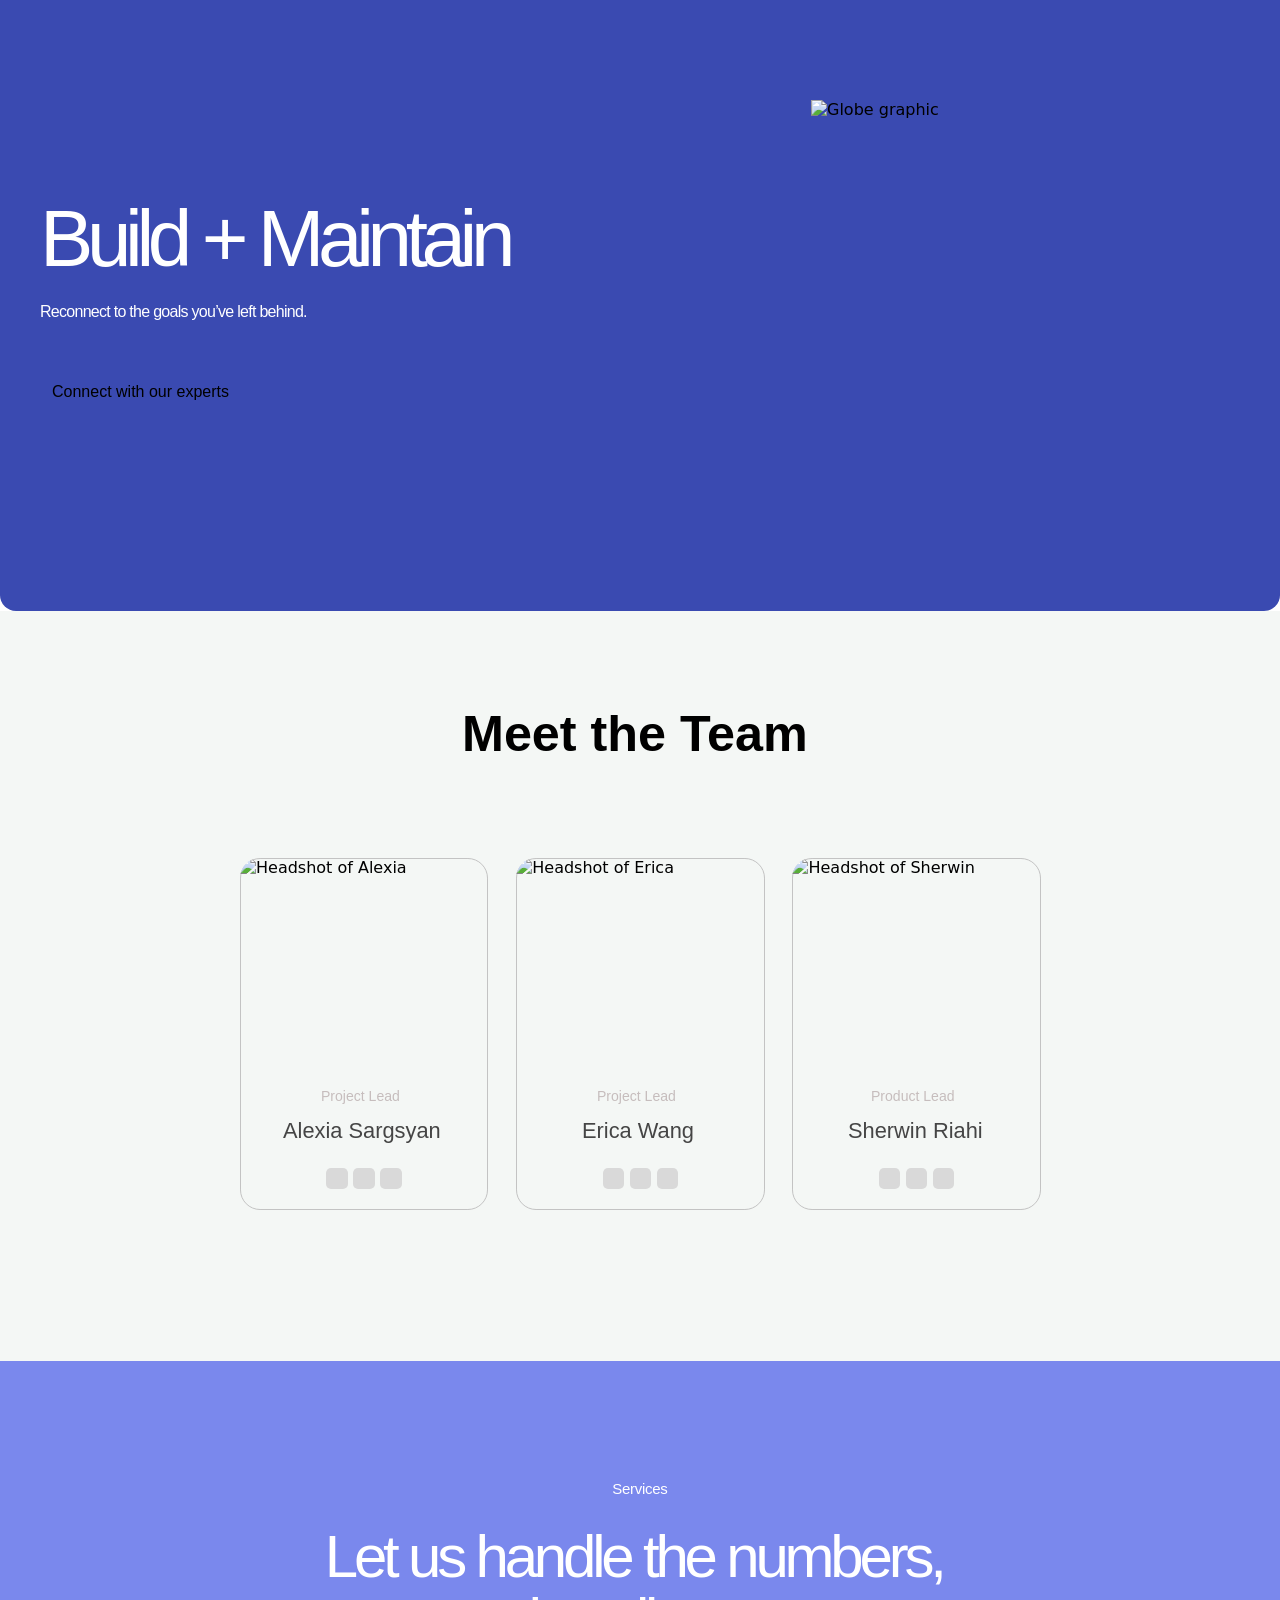
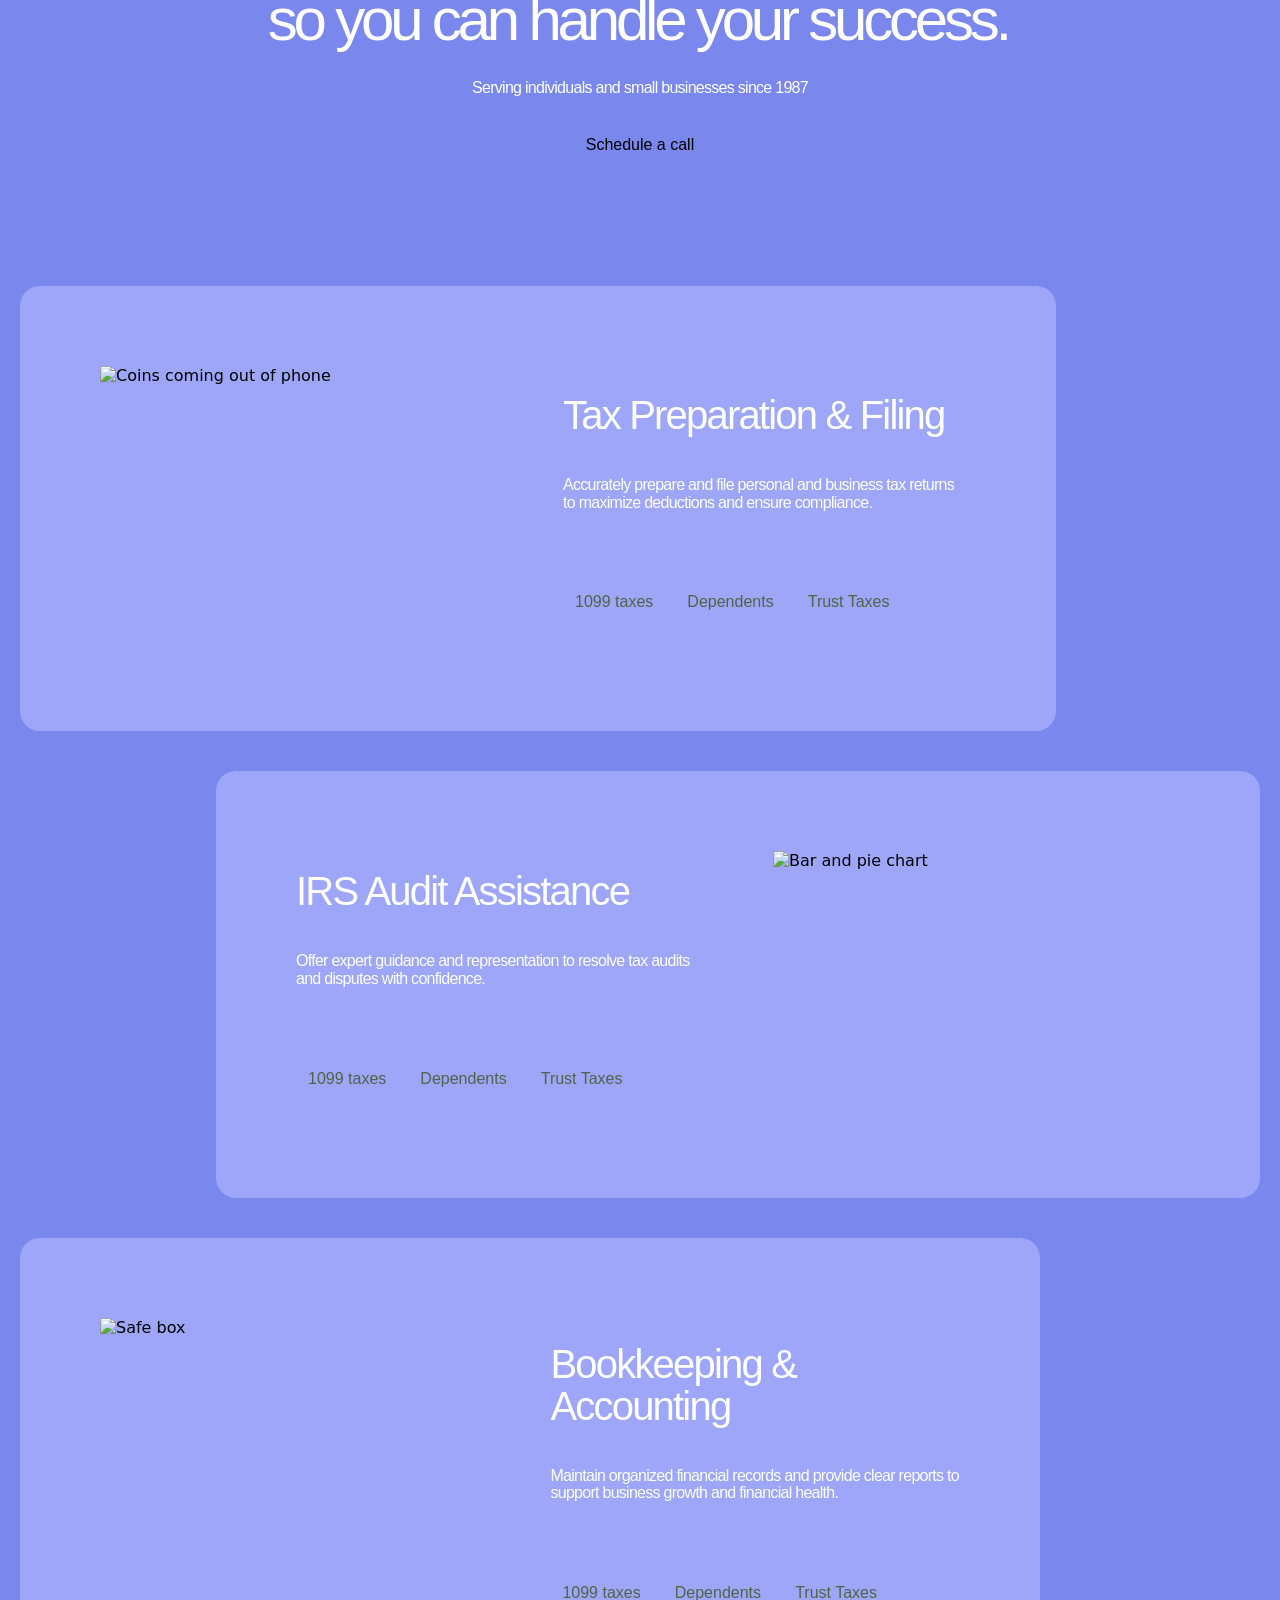
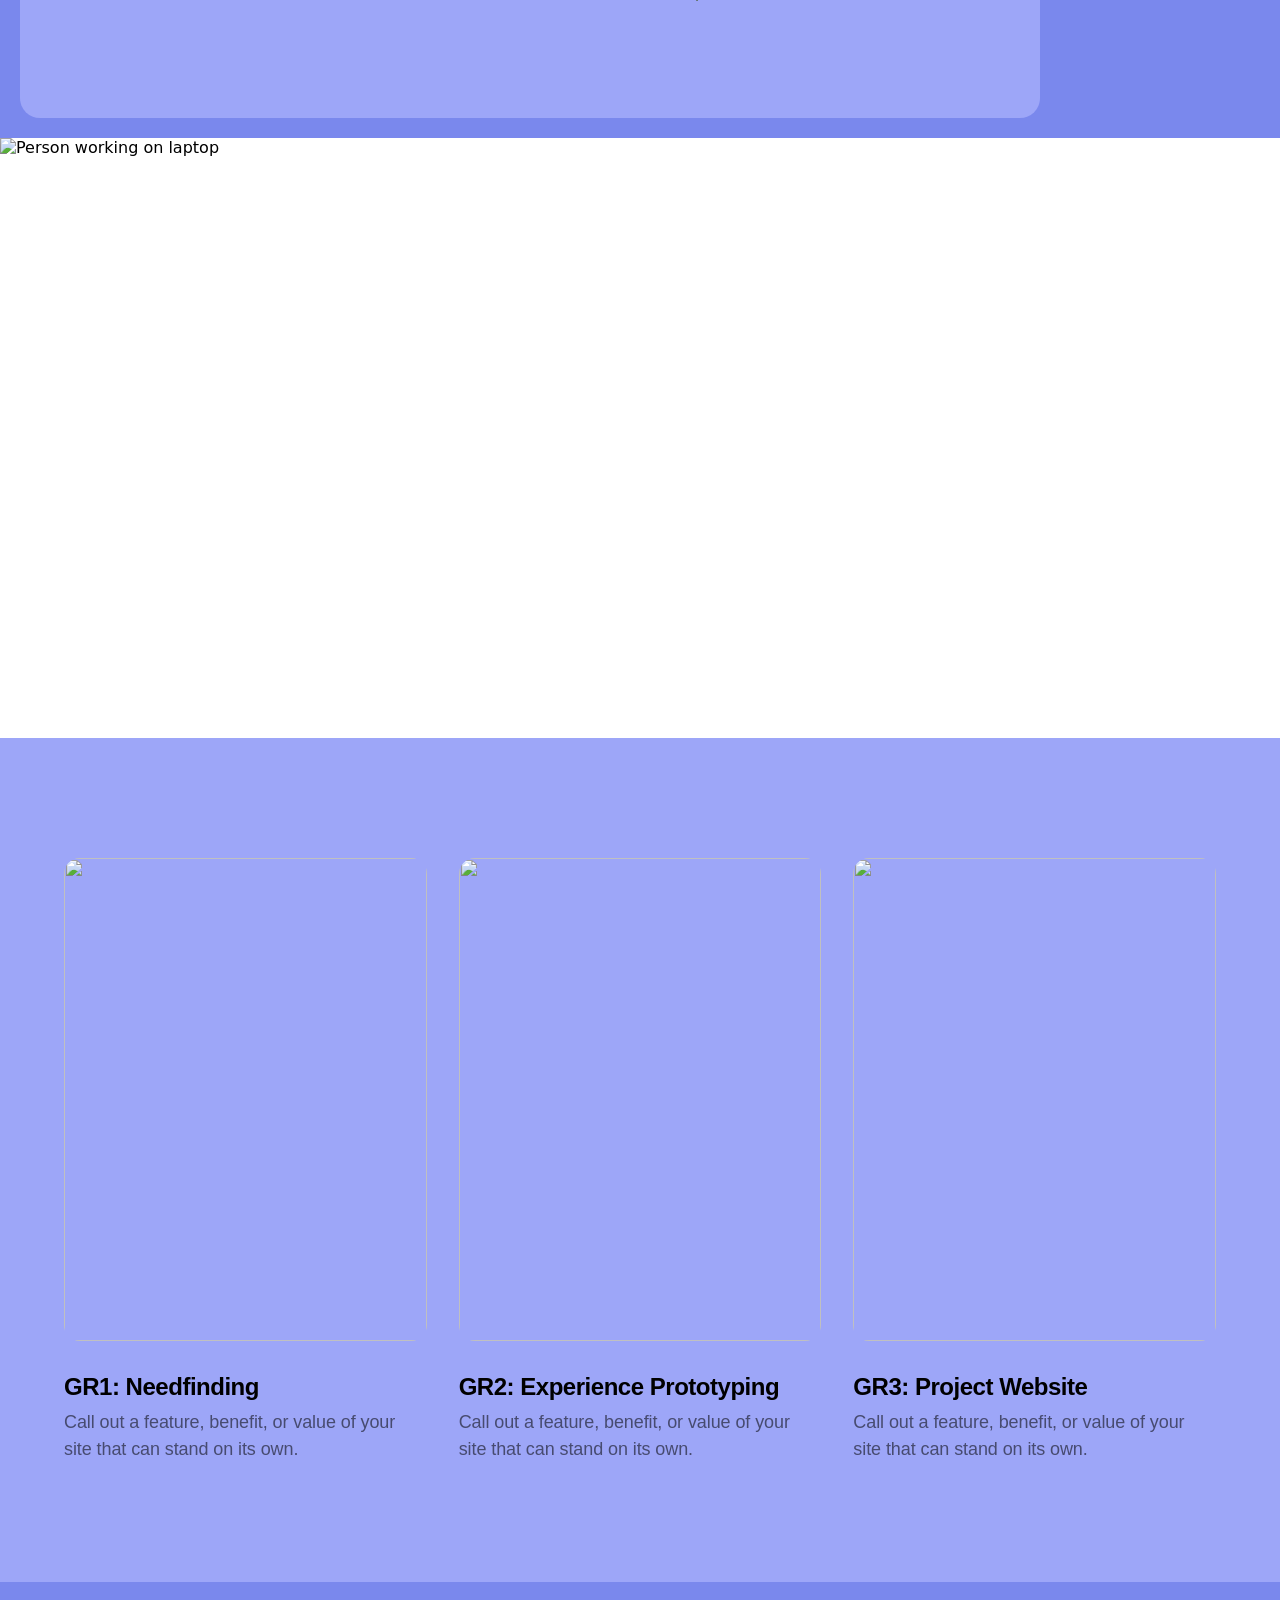
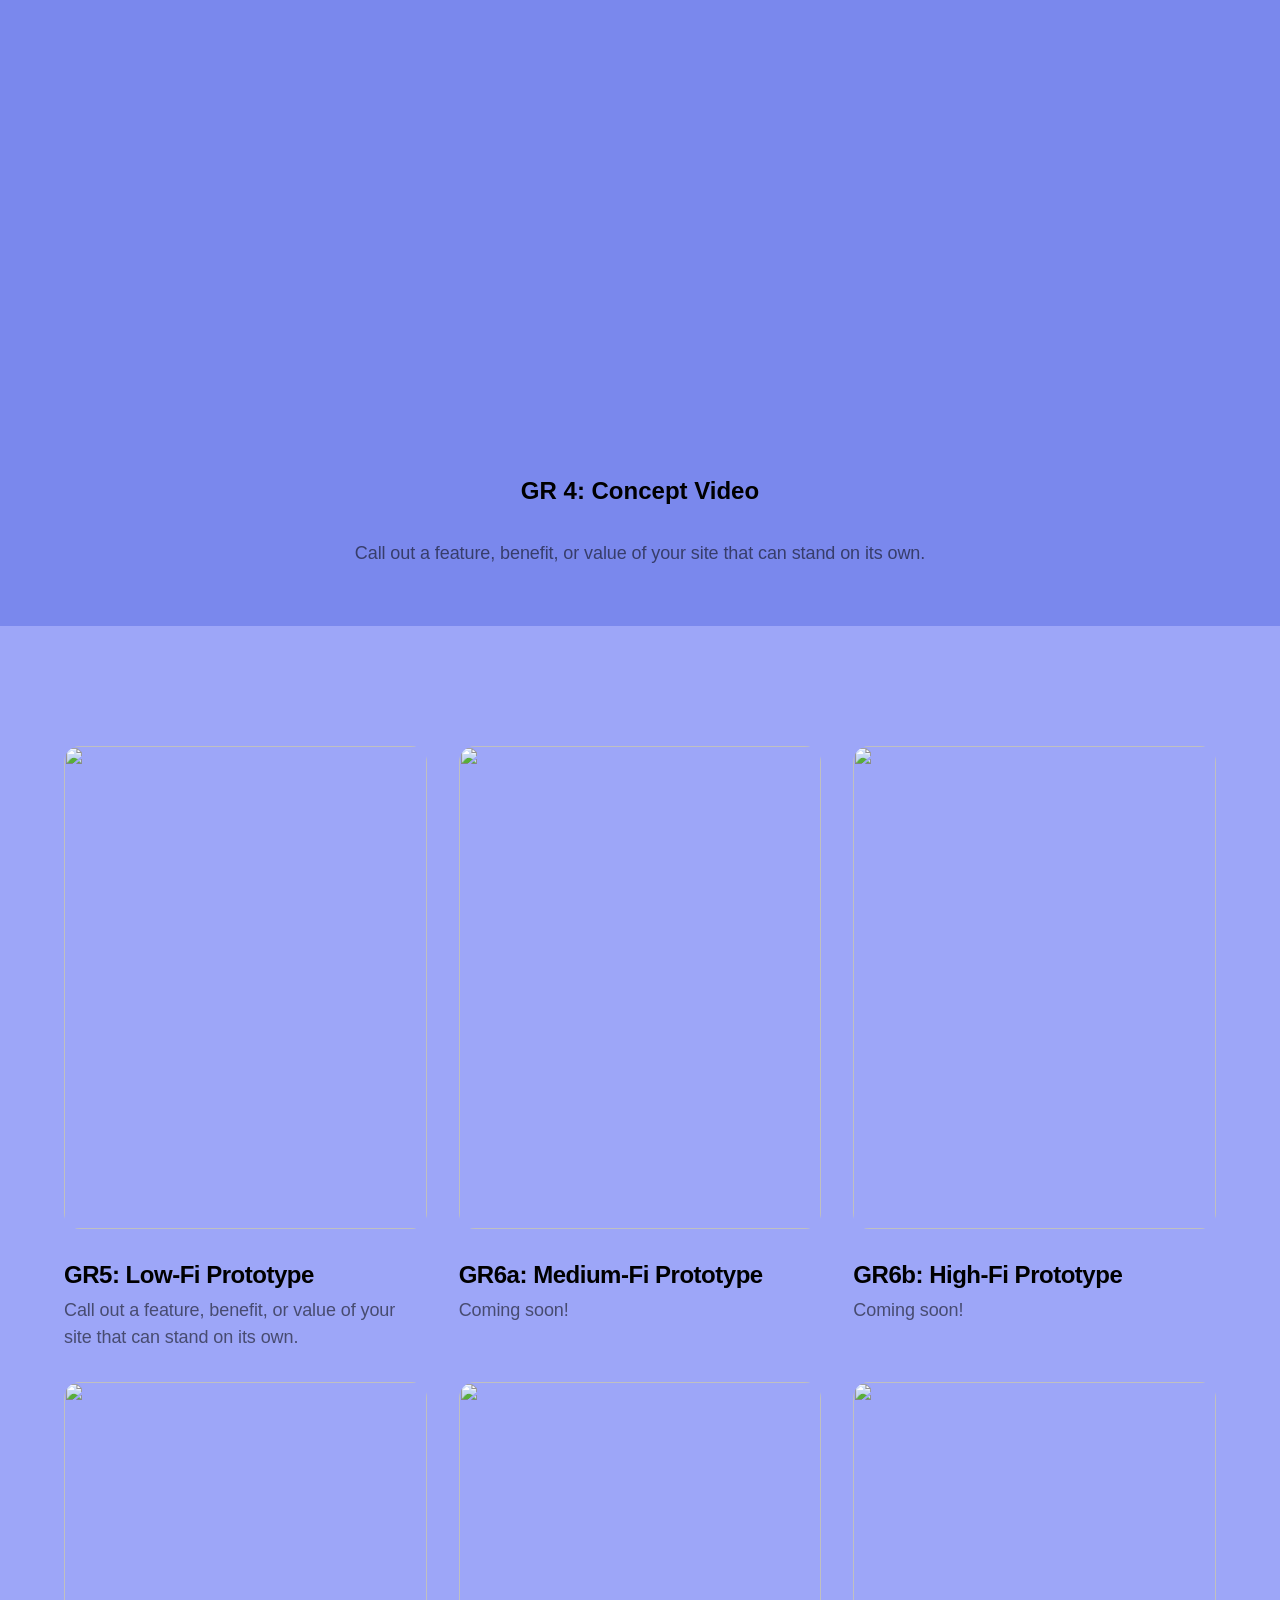
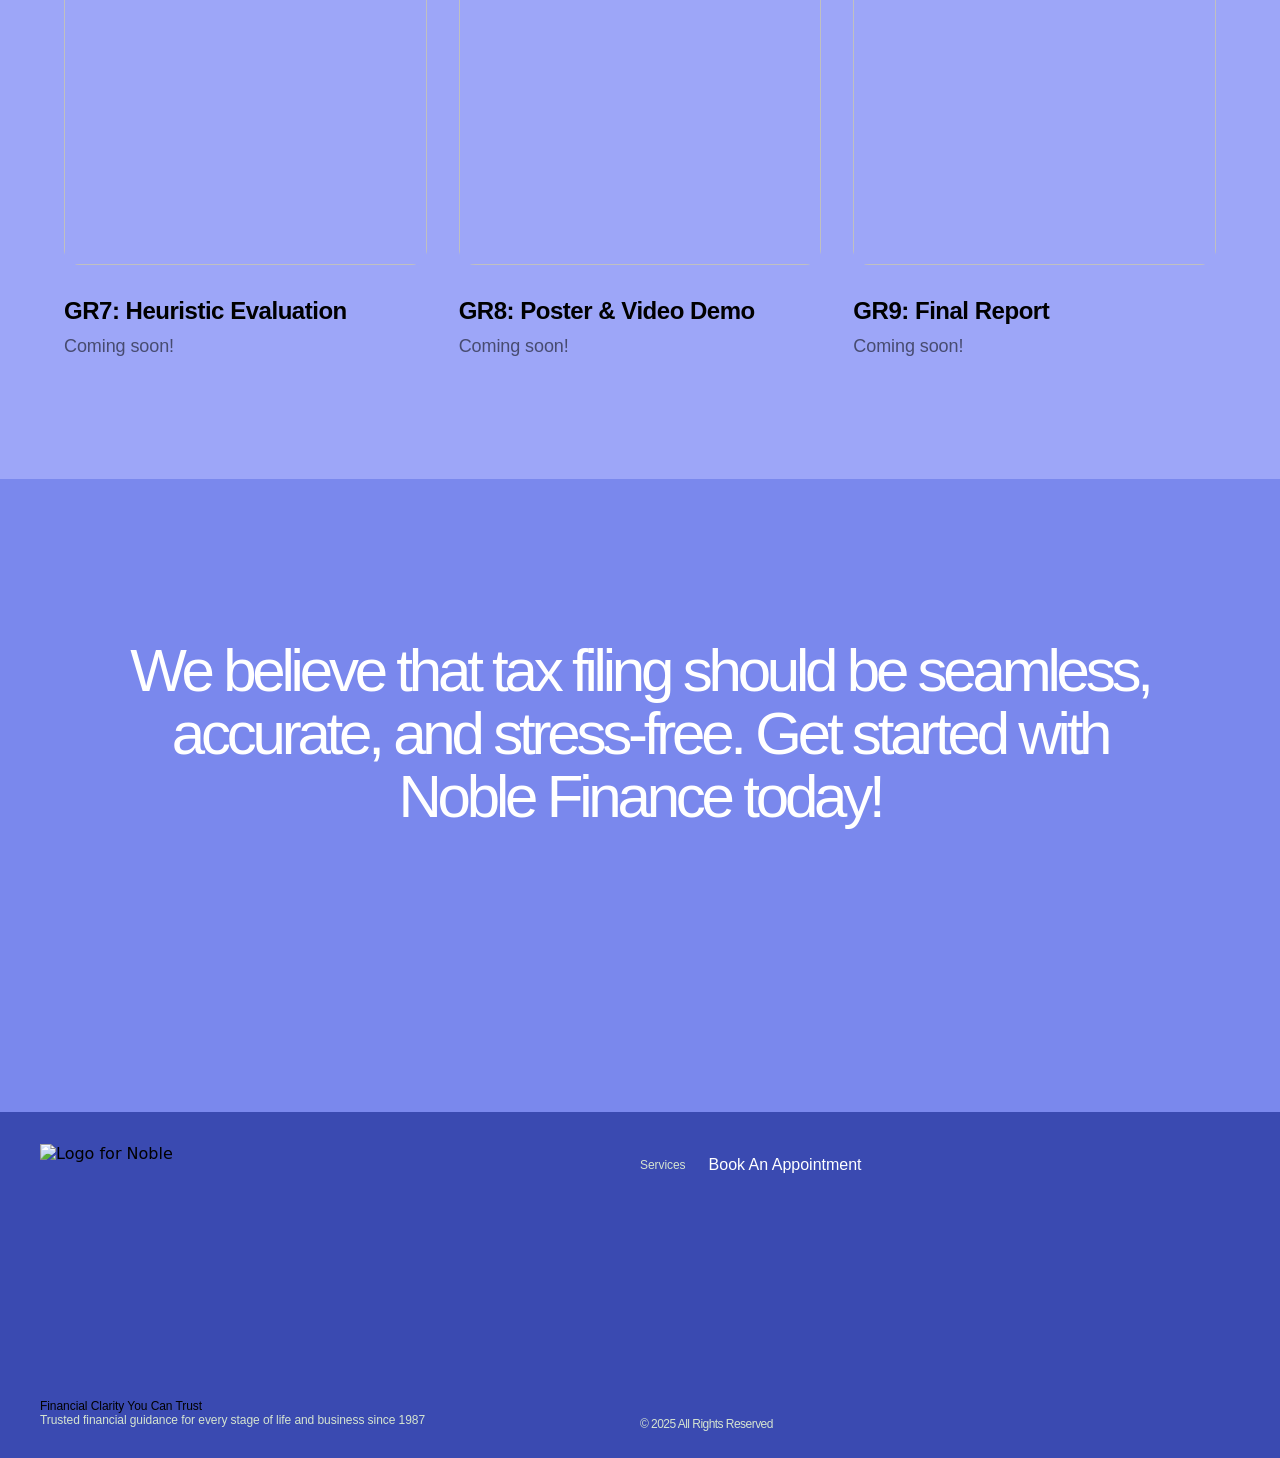
==== index.html @ 994844ee "Add files via upload" ====
<!doctype html>
<!-- Created in Figma Sites -->
<html lang="en">
  <head>
    <meta charset="utf-8" />
    <noscript>
      <style>
        #container {
          display: none;
        }
      </style>
    </noscript>

    <meta name="viewport" content="width=device-width, initial-scale=1" />
    <meta name="color-scheme" content="light dark" />
    <link rel="preload" href="/_runtimes/sites-runtime.168ea804854ca44b230a824f6f3580381d28edcf73d1170d73ddfd59601554a9.js" as="script" crossorigin />
    <link rel="preload" href="/_json/41975697-0556-4391-a61c-dc68453d6b63/_index.json" as="fetch" />
        <style id="reset-css"> @layer figreset,figoverridable,reset,theme,base,figutils,components,utilities;@layer figoverridable{:root{font-synthesis:none}}@layer figutils{:root{--banner-height:48px;--banner-height-v2:40px;--full-height-with-banner:calc(100dvh - var(--banner-height))}@media (max-width:600px){.banner-v2-container{left:0 !important;right:0 !important;margin:0 auto !important}}.wrapper-with-banner .min-h-screen{min-height:var(--full-height-with-banner)}.wrapper-with-banner .h-screen{height:var(--full-height-with-banner)}}@layer figreset{:root{font-family:var( --default-font-family,ui-sans-serif,system-ui,sans-serif,'Apple Color Emoji','Segoe UI Emoji','Segoe UI Symbol','Noto Color Emoji' )}html{-webkit-text-size-adjust:100%;-webkit-tap-highlight-color:transparent;-webkit-font-smoothing:antialiased;width:100%}body{margin:0;width:100%}body:has([data-page-overflowx='hidden']){overflow-x:hidden}body:has([data-page-overflowx='auto']){overflow-x:auto}}@layer figutils{#container{width:100%}}@layer figreset{*,*:before,*:after{box-sizing:border-box}a{color:inherit;text-decoration:none}button{border:none;background:none;padding:0}h1,h2,h3,h4,h5,h6,p{font-size:inherit;font-weight:inherit}blockquote,dl,dd,h1,h2,h3,h4,h5,h6,hr,figure,p,pre{margin:0}ol,ul,menu{list-style:none;margin:0;padding-inline-start:0}}@layer figreset{#container .textContents{color:#ffffff00}}@layer figutils{:is(.textContents ul,ul.textContents) > li:before{content:'\2022';margin-left:-1.5em;display:inline-block;text-align:center;width:1.5em;-webkit-background-clip:var(--list-marker-background-clip);-webkit-text-fill-color:var(--list-marker-text-fill-color);background-clip:var(--list-marker-background-clip);background-image:var(--list-marker-background-image);color:var(--list-marker-color);font-size:var(--list-marker-font-size);line-height:var(--list-marker-line-height);mix-blend-mode:var(--list-marker-mix-blend-mode);vertical-align:var(--list-marker-vertical-align)}:is(.textContents ol,ol.textContents) > li::marker{color:var(--list-marker-color);font-size:var(--list-marker-font-size);line-height:var(--list-marker-line-height);vertical-align:var(--list-marker-vertical-align)}:is(.textContents,.textContents *).adjustLetterSpacing:after{content:'';margin-left:calc(var(--letter-spacing) * -1)}}@layer figutils{#container .textClip{background-clip:text;-webkit-background-clip:text;-webkit-text-fill-color:transparent !important}#container .textClip > *{-webkit-text-fill-color:initial}}@layer figutils{#container .embed{border:none}}@layer figutils{#container .marquee-container{overflow-x:hidden;display:flex;flex-direction:row;position:relative;width:var(--width);transform:var(--transform);&:hover div{animation-play-state:var(--pause-on-hover)}&:active div{animation-play-state:var(--pause-on-click)}&:focus-within > *{animation-play-state:paused !important}}#container .marquee{flex:0 0 auto;min-width:var(--min-width);display:flex;flex-direction:row;align-items:center;animation:scroll var(--duration) linear var(--delay) var(--iteration-count);animation-delay:var(--delay);animation-direction:var(--direction);animation-timing-function:var(--timing-function)}#container .marquee.reduced-motion{@media (prefers-reduced-motion:reduce){animation:none}}@keyframes scroll{0%{transform:translateX(0%)}100%{transform:translateX(-100%)}}#container .marquee-initial-child-container{flex:0 0 auto;display:flex;min-width:auto;flex-direction:row;align-items:center}#container .marquee-child{transform:var(--transform)}}@layer figutils{.code-behavior-wrapper > *{width:100%;height:100%}}@layer figreset{:root{--100dvw:100vw;--100dvh:100vh}@supports (width:100dvw){:root{--100dvw:100dvw;--100dvh:100dvh}}}@layer figutils{.bypass-link{position:fixed;top:16px;left:0;right:0;display:flex;justify-content:center;align-items:center;opacity:0;pointer-events:none}.bypass-link:focus-within{opacity:1;z-index:10000}.bypass-link > a{background-color:#000;color:#fff;border:1px solid #fff;padding:12px 16px;font-size:16px;border-radius:12px;pointer-events:auto}}@layer figreset{:root{text-align:left;button{text-align:left}}}</style><style id="font-faces-9yu7bw"> @font-face{font-family:"Inter:Semi Bold";font-style:normal;src:url("/_woff/v2/Inter_1/Inter_1-english.woff2");font-display:block;unicode-range:U+0000-00A0,U+00A2-00A9,U+00AC-00AE,U+00B0-00B7,U+00B9-00BA,U+00BC-00BE,U+00D7,U+00F7,U+2000-206F,U+2074,U+20AC,U+2122,U+2190-21BB,U+2212,U+2215,U+F8FF,U+FEFF,U+FFFD}@font-face{font-family:"Inter:Semi Bold";font-style:normal;src:url("/_woff/v2/Inter_1/Inter_1-rest-latin.woff2");font-display:block;unicode-range:U+00A1,U+00AA-00AB,U+00AF,U+00B8,U+00BB,U+00BF-00D6,U+00D8-00F6,U+00F8-00FF,U+0131,U+0152-0153,U+02B0-02FF}@font-face{font-family:"Inter:Semi Bold";font-style:normal;src:url("/_woff/v2/Inter_1/Inter_1-latin-extended-a.woff2");font-display:block;unicode-range:U+0100-0130,U+0132-0151,U+0154-017F}@font-face{font-family:"Inter:Semi Bold";font-style:normal;src:url("/_woff/v2/Inter_1/Inter_1-latin-extended-b.woff2");font-display:block;unicode-range:U+0180-024F}@font-face{font-family:"Inter:Semi Bold";font-style:normal;src:url("/_woff/v2/Inter_1/Inter_1-latin-extended-additional.woff2");font-display:block;unicode-range:U+1E00-1EFF}@font-face{font-family:"Inter:Semi Bold";font-style:normal;src:url("/_woff/v2/Inter_1/Inter_1-rest.woff2");font-display:block;unicode-range:U+0250-02AF,U+0300-1DFF,U+1F00-1FFF,U+2070-2073,U+2075-20AB,U+20AD-2121,U+2123-218F,U+21BC-2211,U+2213-2214,U+2216-F8FE,U+F900-FEFE,U+FF00-FFFC,U+FFFE-FFFF}@font-face{font-family:"Plus Jakarta Sans:Medium";font-style:normal;src:url("/_woff/v2/PlusJakartaSans_wght__2/PlusJakartaSans_wght__2-english.woff2");font-display:block;unicode-range:U+0000-00A0,U+00A2-00A9,U+00AC-00AE,U+00B0-00B7,U+00B9-00BA,U+00BC-00BE,U+00D7,U+00F7,U+2000-206F,U+2074,U+20AC,U+2122,U+2190-21BB,U+2212,U+2215,U+F8FF,U+FEFF,U+FFFD}@font-face{font-family:"Plus Jakarta Sans:Medium";font-style:normal;src:url("/_woff/v2/PlusJakartaSans_wght__2/PlusJakartaSans_wght__2-rest-latin.woff2");font-display:block;unicode-range:U+00A1,U+00AA-00AB,U+00AF,U+00B8,U+00BB,U+00BF-00D6,U+00D8-00F6,U+00F8-00FF,U+0131,U+0152-0153,U+02B0-02FF}@font-face{font-family:"Plus Jakarta Sans:Medium";font-style:normal;src:url("/_woff/v2/PlusJakartaSans_wght__2/PlusJakartaSans_wght__2-latin-extended-a.woff2");font-display:block;unicode-range:U+0100-0130,U+0132-0151,U+0154-017F}@font-face{font-family:"Plus Jakarta Sans:Medium";font-style:normal;src:url("/_woff/v2/PlusJakartaSans_wght__2/PlusJakartaSans_wght__2-latin-extended-b.woff2");font-display:block;unicode-range:U+0180-024F}@font-face{font-family:"Plus Jakarta Sans:Medium";font-style:normal;src:url("/_woff/v2/PlusJakartaSans_wght__2/PlusJakartaSans_wght__2-latin-extended-additional.woff2");font-display:block;unicode-range:U+1E00-1EFF}@font-face{font-family:"Plus Jakarta Sans:Medium";font-style:normal;src:url("/_woff/v2/PlusJakartaSans_wght__2/PlusJakartaSans_wght__2-rest.woff2");font-display:block;unicode-range:U+0250-02AF,U+0300-1DFF,U+1F00-1FFF,U+2070-2073,U+2075-20AB,U+20AD-2121,U+2123-218F,U+21BC-2211,U+2213-2214,U+2216-F8FE,U+F900-FEFE,U+FF00-FFFC,U+FFFE-FFFF}@font-face{font-family:"Plus Jakarta Sans:Bold";font-style:normal;src:url("/_woff/v2/PlusJakartaSans_wght__2/PlusJakartaSans_wght__2-english.woff2");font-display:block;unicode-range:U+0000-00A0,U+00A2-00A9,U+00AC-00AE,U+00B0-00B7,U+00B9-00BA,U+00BC-00BE,U+00D7,U+00F7,U+2000-206F,U+2074,U+20AC,U+2122,U+2190-21BB,U+2212,U+2215,U+F8FF,U+FEFF,U+FFFD}@font-face{font-family:"Plus Jakarta Sans:Bold";font-style:normal;src:url("/_woff/v2/PlusJakartaSans_wght__2/PlusJakartaSans_wght__2-rest-latin.woff2");font-display:block;unicode-range:U+00A1,U+00AA-00AB,U+00AF,U+00B8,U+00BB,U+00BF-00D6,U+00D8-00F6,U+00F8-00FF,U+0131,U+0152-0153,U+02B0-02FF}@font-face{font-family:"Plus Jakarta Sans:Bold";font-style:normal;src:url("/_woff/v2/PlusJakartaSans_wght__2/PlusJakartaSans_wght__2-latin-extended-a.woff2");font-display:block;unicode-range:U+0100-0130,U+0132-0151,U+0154-017F}@font-face{font-family:"Plus Jakarta Sans:Bold";font-style:normal;src:url("/_woff/v2/PlusJakartaSans_wght__2/PlusJakartaSans_wght__2-latin-extended-b.woff2");font-display:block;unicode-range:U+0180-024F}@font-face{font-family:"Plus Jakarta Sans:Bold";font-style:normal;src:url("/_woff/v2/PlusJakartaSans_wght__2/PlusJakartaSans_wght__2-latin-extended-additional.woff2");font-display:block;unicode-range:U+1E00-1EFF}@font-face{font-family:"Plus Jakarta Sans:Bold";font-style:normal;src:url("/_woff/v2/PlusJakartaSans_wght__2/PlusJakartaSans_wght__2-rest.woff2");font-display:block;unicode-range:U+0250-02AF,U+0300-1DFF,U+1F00-1FFF,U+2070-2073,U+2075-20AB,U+20AD-2121,U+2123-218F,U+21BC-2211,U+2213-2214,U+2216-F8FE,U+F900-FEFE,U+FF00-FFFC,U+FFFE-FFFF}@font-face{font-family:"Work Sans:Medium";font-style:normal;src:url("/_woff/v2/WorkSans_wght__2/WorkSans_wght__2-english.woff2");font-display:block;unicode-range:U+0000-00A0,U+00A2-00A9,U+00AC-00AE,U+00B0-00B7,U+00B9-00BA,U+00BC-00BE,U+00D7,U+00F7,U+2000-206F,U+2074,U+20AC,U+2122,U+2190-21BB,U+2212,U+2215,U+F8FF,U+FEFF,U+FFFD}@font-face{font-family:"Work Sans:Medium";font-style:normal;src:url("/_woff/v2/WorkSans_wght__2/WorkSans_wght__2-rest-latin.woff2");font-display:block;unicode-range:U+00A1,U+00AA-00AB,U+00AF,U+00B8,U+00BB,U+00BF-00D6,U+00D8-00F6,U+00F8-00FF,U+0131,U+0152-0153,U+02B0-02FF}@font-face{font-family:"Work Sans:Medium";font-style:normal;src:url("/_woff/v2/WorkSans_wght__2/WorkSans_wght__2-latin-extended-a.woff2");font-display:block;unicode-range:U+0100-0130,U+0132-0151,U+0154-017F}@font-face{font-family:"Work Sans:Medium";font-style:normal;src:url("/_woff/v2/WorkSans_wght__2/WorkSans_wght__2-latin-extended-b.woff2");font-display:block;unicode-range:U+0180-024F}@font-face{font-family:"Work Sans:Medium";font-style:normal;src:url("/_woff/v2/WorkSans_wght__2/WorkSans_wght__2-latin-extended-additional.woff2");font-display:block;unicode-range:U+1E00-1EFF}@font-face{font-family:"Work Sans:Medium";font-style:normal;src:url("/_woff/v2/WorkSans_wght__2/WorkSans_wght__2-rest.woff2");font-display:block;unicode-range:U+0250-02AF,U+0300-1DFF,U+1F00-1FFF,U+2070-2073,U+2075-20AB,U+20AD-2121,U+2123-218F,U+21BC-2211,U+2213-2214,U+2216-F8FE,U+F900-FEFE,U+FF00-FFFC,U+FFFE-FFFF}@font-face{font-family:"Figtree:Regular";font-style:normal;src:url("/_woff/v2/Figtree_wght__1/Figtree_wght__1-english.woff2");font-display:block;unicode-range:U+0000-00A0,U+00A2-00A9,U+00AC-00AE,U+00B0-00B7,U+00B9-00BA,U+00BC-00BE,U+00D7,U+00F7,U+2000-206F,U+2074,U+20AC,U+2122,U+2190-21BB,U+2212,U+2215,U+F8FF,U+FEFF,U+FFFD}@font-face{font-family:"Figtree:Regular";font-style:normal;src:url("/_woff/v2/Figtree_wght__1/Figtree_wght__1-rest-latin.woff2");font-display:block;unicode-range:U+00A1,U+00AA-00AB,U+00AF,U+00B8,U+00BB,U+00BF-00D6,U+00D8-00F6,U+00F8-00FF,U+0131,U+0152-0153,U+02B0-02FF}@font-face{font-family:"Figtree:Regular";font-style:normal;src:url("/_woff/v2/Figtree_wght__1/Figtree_wght__1-latin-extended-a.woff2");font-display:block;unicode-range:U+0100-0130,U+0132-0151,U+0154-017F}@font-face{font-family:"Figtree:Regular";font-style:normal;src:url("/_woff/v2/Figtree_wght__1/Figtree_wght__1-latin-extended-b.woff2");font-display:block;unicode-range:U+0180-024F}@font-face{font-family:"Figtree:Regular";font-style:normal;src:url("/_woff/v2/Figtree_wght__1/Figtree_wght__1-latin-extended-additional.woff2");font-display:block;unicode-range:U+1E00-1EFF}@font-face{font-family:"Figtree:Regular";font-style:normal;src:url("/_woff/v2/Figtree_wght__1/Figtree_wght__1-rest.woff2");font-display:block;unicode-range:U+0250-02AF,U+0300-1DFF,U+1F00-1FFF,U+2070-2073,U+2075-20AB,U+20AD-2121,U+2123-218F,U+21BC-2211,U+2213-2214,U+2216-F8FE,U+F900-FEFE,U+FF00-FFFC,U+FFFE-FFFF}@font-face{font-family:"Work Sans:ExtraLight";font-style:normal;src:url("/_woff/v2/WorkSans_wght__2/WorkSans_wght__2-english.woff2");font-display:block;unicode-range:U+0000-00A0,U+00A2-00A9,U+00AC-00AE,U+00B0-00B7,U+00B9-00BA,U+00BC-00BE,U+00D7,U+00F7,U+2000-206F,U+2074,U+20AC,U+2122,U+2190-21BB,U+2212,U+2215,U+F8FF,U+FEFF,U+FFFD}@font-face{font-family:"Work Sans:ExtraLight";font-style:normal;src:url("/_woff/v2/WorkSans_wght__2/WorkSans_wght__2-rest-latin.woff2");font-display:block;unicode-range:U+00A1,U+00AA-00AB,U+00AF,U+00B8,U+00BB,U+00BF-00D6,U+00D8-00F6,U+00F8-00FF,U+0131,U+0152-0153,U+02B0-02FF}@font-face{font-family:"Work Sans:ExtraLight";font-style:normal;src:url("/_woff/v2/WorkSans_wght__2/WorkSans_wght__2-latin-extended-a.woff2");font-display:block;unicode-range:U+0100-0130,U+0132-0151,U+0154-017F}@font-face{font-family:"Work Sans:ExtraLight";font-style:normal;src:url("/_woff/v2/WorkSans_wght__2/WorkSans_wght__2-latin-extended-b.woff2");font-display:block;unicode-range:U+0180-024F}@font-face{font-family:"Work Sans:ExtraLight";font-style:normal;src:url("/_woff/v2/WorkSans_wght__2/WorkSans_wght__2-latin-extended-additional.woff2");font-display:block;unicode-range:U+1E00-1EFF}@font-face{font-family:"Work Sans:ExtraLight";font-style:normal;src:url("/_woff/v2/WorkSans_wght__2/WorkSans_wght__2-rest.woff2");font-display:block;unicode-range:U+0250-02AF,U+0300-1DFF,U+1F00-1FFF,U+2070-2073,U+2075-20AB,U+20AD-2121,U+2123-218F,U+21BC-2211,U+2213-2214,U+2216-F8FE,U+F900-FEFE,U+FF00-FFFC,U+FFFE-FFFF}@font-face{font-family:"DM Sans:Medium";font-style:normal;src:url("/_woff/v2/DMSans_opsz_wght__1/DMSans_opsz_wght__1-english.woff2");font-display:block;unicode-range:U+0000-00A0,U+00A2-00A9,U+00AC-00AE,U+00B0-00B7,U+00B9-00BA,U+00BC-00BE,U+00D7,U+00F7,U+2000-206F,U+2074,U+20AC,U+2122,U+2190-21BB,U+2212,U+2215,U+F8FF,U+FEFF,U+FFFD}@font-face{font-family:"DM Sans:Medium";font-style:normal;src:url("/_woff/v2/DMSans_opsz_wght__1/DMSans_opsz_wght__1-rest-latin.woff2");font-display:block;unicode-range:U+00A1,U+00AA-00AB,U+00AF,U+00B8,U+00BB,U+00BF-00D6,U+00D8-00F6,U+00F8-00FF,U+0131,U+0152-0153,U+02B0-02FF}@font-face{font-family:"DM Sans:Medium";font-style:normal;src:url("/_woff/v2/DMSans_opsz_wght__1/DMSans_opsz_wght__1-latin-extended-a.woff2");font-display:block;unicode-range:U+0100-0130,U+0132-0151,U+0154-017F}@font-face{font-family:"DM Sans:Medium";font-style:normal;src:url("/_woff/v2/DMSans_opsz_wght__1/DMSans_opsz_wght__1-latin-extended-b.woff2");font-display:block;unicode-range:U+0180-024F}@font-face{font-family:"DM Sans:Medium";font-style:normal;src:url("/_woff/v2/DMSans_opsz_wght__1/DMSans_opsz_wght__1-latin-extended-additional.woff2");font-display:block;unicode-range:U+1E00-1EFF}@font-face{font-family:"DM Sans:Medium";font-style:normal;src:url("/_woff/v2/DMSans_opsz_wght__1/DMSans_opsz_wght__1-rest.woff2");font-display:block;unicode-range:U+0250-02AF,U+0300-1DFF,U+1F00-1FFF,U+2070-2073,U+2075-20AB,U+20AD-2121,U+2123-218F,U+21BC-2211,U+2213-2214,U+2216-F8FE,U+F900-FEFE,U+FF00-FFFC,U+FFFE-FFFF}@font-face{font-family:"Work Sans:Regular";font-style:normal;src:url("/_woff/v2/WorkSans_wght__2/WorkSans_wght__2-english.woff2");font-display:block;unicode-range:U+0000-00A0,U+00A2-00A9,U+00AC-00AE,U+00B0-00B7,U+00B9-00BA,U+00BC-00BE,U+00D7,U+00F7,U+2000-206F,U+2074,U+20AC,U+2122,U+2190-21BB,U+2212,U+2215,U+F8FF,U+FEFF,U+FFFD}@font-face{font-family:"Work Sans:Regular";font-style:normal;src:url("/_woff/v2/WorkSans_wght__2/WorkSans_wght__2-rest-latin.woff2");font-display:block;unicode-range:U+00A1,U+00AA-00AB,U+00AF,U+00B8,U+00BB,U+00BF-00D6,U+00D8-00F6,U+00F8-00FF,U+0131,U+0152-0153,U+02B0-02FF}@font-face{font-family:"Work Sans:Regular";font-style:normal;src:url("/_woff/v2/WorkSans_wght__2/WorkSans_wght__2-latin-extended-a.woff2");font-display:block;unicode-range:U+0100-0130,U+0132-0151,U+0154-017F}@font-face{font-family:"Work Sans:Regular";font-style:normal;src:url("/_woff/v2/WorkSans_wght__2/WorkSans_wght__2-latin-extended-b.woff2");font-display:block;unicode-range:U+0180-024F}@font-face{font-family:"Work Sans:Regular";font-style:normal;src:url("/_woff/v2/WorkSans_wght__2/WorkSans_wght__2-latin-extended-additional.woff2");font-display:block;unicode-range:U+1E00-1EFF}@font-face{font-family:"Work Sans:Regular";font-style:normal;src:url("/_woff/v2/WorkSans_wght__2/WorkSans_wght__2-rest.woff2");font-display:block;unicode-range:U+0250-02AF,U+0300-1DFF,U+1F00-1FFF,U+2070-2073,U+2075-20AB,U+20AD-2121,U+2123-218F,U+21BC-2211,U+2213-2214,U+2216-F8FE,U+F900-FEFE,U+FF00-FFFC,U+FFFE-FFFF}@font-face{font-family:"Inter:Medium";font-style:normal;src:url("/_woff/v2/Inter_1/Inter_1-english.woff2");font-display:block;unicode-range:U+0000-00A0,U+00A2-00A9,U+00AC-00AE,U+00B0-00B7,U+00B9-00BA,U+00BC-00BE,U+00D7,U+00F7,U+2000-206F,U+2074,U+20AC,U+2122,U+2190-21BB,U+2212,U+2215,U+F8FF,U+FEFF,U+FFFD}@font-face{font-family:"Inter:Medium";font-style:normal;src:url("/_woff/v2/Inter_1/Inter_1-rest-latin.woff2");font-display:block;unicode-range:U+00A1,U+00AA-00AB,U+00AF,U+00B8,U+00BB,U+00BF-00D6,U+00D8-00F6,U+00F8-00FF,U+0131,U+0152-0153,U+02B0-02FF}@font-face{font-family:"Inter:Medium";font-style:normal;src:url("/_woff/v2/Inter_1/Inter_1-latin-extended-a.woff2");font-display:block;unicode-range:U+0100-0130,U+0132-0151,U+0154-017F}@font-face{font-family:"Inter:Medium";font-style:normal;src:url("/_woff/v2/Inter_1/Inter_1-latin-extended-b.woff2");font-display:block;unicode-range:U+0180-024F}@font-face{font-family:"Inter:Medium";font-style:normal;src:url("/_woff/v2/Inter_1/Inter_1-latin-extended-additional.woff2");font-display:block;unicode-range:U+1E00-1EFF}@font-face{font-family:"Inter:Medium";font-style:normal;src:url("/_woff/v2/Inter_1/Inter_1-rest.woff2");font-display:block;unicode-range:U+0250-02AF,U+0300-1DFF,U+1F00-1FFF,U+2070-2073,U+2075-20AB,U+20AD-2121,U+2123-218F,U+21BC-2211,U+2213-2214,U+2216-F8FE,U+F900-FEFE,U+FF00-FFFC,U+FFFE-FFFF}@font-face{font-family:"Rethink Sans:Medium";font-style:normal;src:url("/_woff/v2/RethinkSans_wght__1/RethinkSans_wght__1-english.woff2");font-display:block;unicode-range:U+0000-00A0,U+00A2-00A9,U+00AC-00AE,U+00B0-00B7,U+00B9-00BA,U+00BC-00BE,U+00D7,U+00F7,U+2000-206F,U+2074,U+20AC,U+2122,U+2190-21BB,U+2212,U+2215,U+F8FF,U+FEFF,U+FFFD}@font-face{font-family:"Rethink Sans:Medium";font-style:normal;src:url("/_woff/v2/RethinkSans_wght__1/RethinkSans_wght__1-rest-latin.woff2");font-display:block;unicode-range:U+00A1,U+00AA-00AB,U+00AF,U+00B8,U+00BB,U+00BF-00D6,U+00D8-00F6,U+00F8-00FF,U+0131,U+0152-0153,U+02B0-02FF}@font-face{font-family:"Rethink Sans:Medium";font-style:normal;src:url("/_woff/v2/RethinkSans_wght__1/RethinkSans_wght__1-latin-extended-a.woff2");font-display:block;unicode-range:U+0100-0130,U+0132-0151,U+0154-017F}@font-face{font-family:"Rethink Sans:Medium";font-style:normal;src:url("/_woff/v2/RethinkSans_wght__1/RethinkSans_wght__1-latin-extended-b.woff2");font-display:block;unicode-range:U+0180-024F}@font-face{font-family:"Rethink Sans:Medium";font-style:normal;src:url("/_woff/v2/RethinkSans_wght__1/RethinkSans_wght__1-latin-extended-additional.woff2");font-display:block;unicode-range:U+1E00-1EFF}@font-face{font-family:"Rethink Sans:Medium";font-style:normal;src:url("/_woff/v2/RethinkSans_wght__1/RethinkSans_wght__1-rest.woff2");font-display:block;unicode-range:U+0250-02AF,U+0300-1DFF,U+1F00-1FFF,U+2070-2073,U+2075-20AB,U+20AD-2121,U+2123-218F,U+21BC-2211,U+2213-2214,U+2216-F8FE,U+F900-FEFE,U+FF00-FFFC,U+FFFE-FFFF}</style><style id="breakpoint-css">@media (width < 1280px){[data-breakpoint-id="node-1_268"]{display:none !important}}@media (width >= 1280px) or (width < 800px){[data-breakpoint-id="node-1_355"]{display:none !important}}@media (width >= 800px){[data-breakpoint-id="node-1_442"]{display:none !important}}</style><style id="body-background-color">@media (max-width: 799px) { body:has([data-breakpoint-id="node-1_442"]) { background-color: #e2e3e8 } }
@media (max-width: 1279px), (min-width: 800px) { body:has([data-breakpoint-id="node-1_355"]) { background-color: #e2e3e8 } }
@media (min-width: 1280px) { body:has([data-breakpoint-id="node-1_268"]) { background-color: #e2e3e8 } }</style><style id="ssr-css">#container .css-ll733z {position: relative;}#container .css-50jkpj {min-width: var(--content-min-width); width: 100%;}#container .css-3tcx9o {--content-min-width: 100%; --content-min-height: var(--100dvh);}#container .css-oljopy {position: relative; display: flex; flex-direction: column; align-items: center;}#container .css-oz1idv {--content-min-width: 100%; --content-min-height: var(--100dvh); align-content: stretch; overflow: clip; background-color: #e2e3e8;}#container .css-j9f0op {width: 100%; height: 100%;}#container .css-8zr56v {display: block;}#container .css-5knerd {position: relative; flex-shrink: 0;}#container .css-v27th6 {width: 100%;}#container .css-9uyk0n {position: relative; flex-shrink: 0; display: flex; flex-direction: column; align-items: flex-start;}#container .css-a774ol {align-content: stretch; background-color: #fff;}#container .css-iv5olc {position: relative; flex-shrink: 0; border-bottom-right-radius: 16px; border-bottom-left-radius: 16px;}#container .css-ke8f9w {background-color: #3a4ab1;}#container .css-gxdil1 {overflow: clip;}#container .css-1kkr58 {display: flex; flex-direction: column; align-items: center; border-radius: inherit;}#container .css-c1k30r {display: flex; flex-direction: column; align-items: center; position: relative; padding: 40px 16px;}#container .css-paq0kv {align-content: stretch;}#container .css-mg7yoi {max-width: 1500px; width: 100%;}#container .css-7ys8wh {position: relative; flex-shrink: 0; display: flex; flex-direction: column; justify-content: center; align-items: flex-start; gap: 40px;}#container .css-lkvili {aspect-ratio: 429.004943847656/411.494537353516;}#container .css-wc1msa {position: relative; flex-shrink: 0; display: block;}#container .css-trglf0 {position: absolute;}#container .css-r0azwh {inset: 0px; pointer-events: none;}#container .css-qhd53h {object-fit: cover;}#container .css-ez8men {max-width: none; width: 100%; height: 100%;}#container .css-a8cioh {position: relative; flex-shrink: 0; display: flex; flex-direction: column; align-items: flex-start; gap: 40px;}#container .css-a8ckre {position: relative; flex-shrink: 0; display: flex; flex-direction: column; align-items: flex-start; gap: 16px;}#container .css-nf5ac4 {display: block; position: relative; flex-shrink: 0;}#container .css-ipjsov {white-space: pre-wrap; font-family: "Work Sans:Regular",sans-serif; word-break: break-word; font-weight: 400; font-size: var(--responsive-font-size,80px); letter-spacing: var(--responsive-letter-spacing,-6.4px); line-height: var(--responsive-line-height,1);}#container .css-73fo7l {font-variation-settings: normal; color: #fff; --letter-spacing: var(--responsive-letter-spacing,-6.4px);}@media (min-width: 1px) {#container .css-73fo7l {--responsive-font-size: 40px;}}@media (min-width: 800px) {#container .css-73fo7l {--responsive-font-size: 58px;}}@media (min-width: 1280px) {#container .css-73fo7l {--responsive-font-size: 80px;}}#container .css-s2n61q {white-space: pre-wrap; font-family: "Work Sans:Regular",sans-serif; word-break: break-word; font-weight: 400; font-size: var(--responsive-font-size,16px); letter-spacing: var(--responsive-letter-spacing,-0.72px); line-height: var(--responsive-line-height,1.1);}#container .css-lnatqz {font-variation-settings: normal; color: #fff; --letter-spacing: var(--responsive-letter-spacing,-0.72px);}@media (min-width: 1px) {#container .css-lnatqz {--responsive-font-size: 16px;}}@media (min-width: 1280px) {#container .css-lnatqz {--responsive-font-size: 16px;}}#container .css-ggwoeh {inset: 0px;}#container .css-5eam1e {pointer-events: none;}#container .css-oqzxoy {display: flex; justify-content: center; align-items: center; position: relative; border-radius: inherit; padding: 12px;}#container .css-6snbfq {white-space: nowrap; font-family: "Work Sans:Medium",sans-serif; word-break: break-word;}#container .css-eqe1xu {--letter-spacing: var(--responsive-letter-spacing,-0.54px);}@media (min-width: 1280px) {#container .css-eqe1xu {color: #000; --responsive-font-size: 12px; --responsive-letter-spacing: -0.0648px; --responsive-line-height: 1.1;}}#container .css-y12r6o {white-space: pre; line-height: var(--responsive-line-height,1.1);}#container .css-6gm2ca {}@media (min-width: 1280px) {#container .css-6gm2ca {--responsive-font-size: 12px;}}#container .css-dczajm {position: relative; flex-shrink: 0; display: flex; flex-direction: column; align-items: center;}#container .css-wixi5s {align-content: stretch; background-color: #7a88ed;}#container .css-b6935a {height: 1473px; width: 100%;}#container .css-urqqs0 {background-color: #f4f7f5;}#container .css-tzn6qh {display: block; position: absolute;}#container .css-gln2zn {left: calc(50% - 178.5px); top: 92.24px;}#container .css-s0v76g {white-space: pre; font-family: "Plus Jakarta Sans:Bold",sans-serif; word-break: break-word; font-weight: 700; font-size: 50.306px; letter-spacing: 0px; line-height: normal;}#container .css-hef06a {font-variation-settings: normal; color: #000; --letter-spacing: 0px;}#container .css-2chd6x {transform: translateX(-50%) translateY(-50%);}#container .css-6ndliu {left: calc(50% + 0.65px); top: calc(50% - 347.52px);}#container .css-bz2tic {position: absolute; display: contents;}#container .css-ubb7ub {left: calc(50% - 80.5px); top: calc(50% - 263.65px);}#container .css-wh26h1 {white-space: pre; font-family: "Plus Jakarta Sans:Medium",sans-serif; word-break: break-word; font-weight: 500; font-size: 21.831px; letter-spacing: 0px; line-height: normal;}#container .css-ukhmed {font-variation-settings: normal; color: #454545; --letter-spacing: 0px;}#container .css-cm8ur9 {left: calc(50% - 42.5px); top: calc(50% - 293.04px);}#container .css-a1dyqr {white-space: pre; font-family: "Plus Jakarta Sans:Medium",sans-serif; word-break: break-word; font-weight: 500; font-size: 14.059px; letter-spacing: 0px; line-height: normal;}#container .css-tmhntb {font-variation-settings: normal; color: #c6bdbd; --letter-spacing: 0px;}#container .css-akds6z {width: 248.309px; height: 351.953px; left: calc(50% + 0.65px); top: calc(50% - 347.52px);}#container .css-ufsseq {position: absolute; border-style: solid; border-color: #c3c3c3; border-top-width: 0.873px; border-bottom-width: 0.873px; border-left-width: 0.873px; border-right-width: 0.873px; display: block; border-radius: 20.085px;}#container .css-739aoq {width: 248.309px; height: 206.355px; left: calc(50% + 0.65px); top: calc(50% - 420.32px);}#container .css-10sy1i {position: absolute; border-top-left-radius: 20.085px; border-top-right-radius: 20.085px; display: block;}#container .css-5mkq77 {border-top-left-radius: 20.085px; border-top-right-radius: 20.085px;}#container .css-cjsv3a {width: 21.385px; height: 21.385px; left: calc(50% - 26.36px); top: calc(50% - 203.09px);}#container .css-ymyfg4 {transform: translateX(-50%) translateY(-50%); background-color: #d9d9d9;}#container .css-c0cf4h {position: absolute; display: block; border-radius: 5.032px;}#container .css-qar1qy {width: 21.385px; height: 21.385px; left: calc(50% + 0.65px); top: calc(50% - 203.09px);}#container .css-x6gml0 {width: 21.385px; height: 21.385px; left: calc(50% + 27.66px); top: calc(50% - 203.09px);}#container .css-2umuew {left: calc(50% + 0.65px); top: calc(50% + 60.5px);}#container .css-t68gni {left: calc(50% - 57.5px); top: calc(50% + 144.37px);}#container .css-eudzdi {left: calc(50% - 42.5px); top: calc(50% + 114.98px);}#container .css-b4f43x {width: 248.309px; height: 351.953px; left: calc(50% + 0.65px); top: calc(50% + 60.5px);}#container .css-5qstzl {width: 248.309px; height: 206.355px; left: calc(50% + 0.65px); top: calc(50% - 12.3px);}#container .css-phn67c {width: 21.385px; height: 21.385px; left: calc(50% - 26.36px); top: calc(50% + 204.93px);}#container .css-bqozjo {width: 21.385px; height: 21.385px; left: calc(50% + 0.65px); top: calc(50% + 204.93px);}#container .css-6slwi {width: 21.385px; height: 21.385px; left: calc(50% + 27.66px); top: calc(50% + 204.93px);}#container .css-wqf3vy {left: calc(50% + 0.65px); top: calc(50% + 468.5px);}#container .css-bz4qgj {left: calc(50% - 68.5px); top: calc(50% + 552.37px);}#container .css-yfyjqx {left: calc(50% - 44.5px); top: calc(50% + 522.98px);}#container .css-pqepjn {width: 248.309px; height: 351.953px; left: calc(50% + 0.65px); top: calc(50% + 468.5px);}#container .css-co1ger {width: 248.309px; height: 206.355px; left: calc(50% + 0.65px); top: calc(50% + 395.7px);}#container .css-y6josp {width: 21.385px; height: 21.385px; left: calc(50% - 26.36px); top: calc(50% + 612.93px);}#container .css-kfli51 {width: 21.385px; height: 21.385px; left: calc(50% + 0.65px); top: calc(50% + 612.93px);}#container .css-8vp4hv {width: 21.385px; height: 21.385px; left: calc(50% + 27.66px); top: calc(50% + 612.93px);}#container .css-jo8ywo {width: 100%; height: 100%; max-width: inherit;}#container .css-4b0cup {max-width: inherit; width: 100%;}#container .css-1bqo87 {display: flex; flex-direction: column; align-items: center; position: relative; padding: 120px 16px 100px;}#container .css-jbp8t7 {position: relative; flex-shrink: 0; display: flex; flex-direction: column; justify-content: center; align-items: center; gap: 28.036px;}#container .css-d1celt {white-space: pre; font-family: "DM Sans:Medium",sans-serif; word-break: break-word; font-weight: 500; font-size: 15px; letter-spacing: -0.3px; line-height: 1;}#container .css-8orqqq {font-variation-settings: "opsz" 14; color: #fff; --letter-spacing: -0.3px;}#container .css-59rdls {width: min-content; min-width: 100%;}#container .css-r8guz7 {white-space: pre-wrap; font-family: "Work Sans:Regular",sans-serif; word-break: break-word; font-weight: 400; font-size: var(--responsive-font-size,60px); letter-spacing: var(--responsive-letter-spacing,-4.2px); text-align: center; line-height: var(--responsive-line-height,1.05);}#container .css-xl1ei5 {font-variation-settings: normal; color: #fff; --letter-spacing: var(--responsive-letter-spacing,-4.2px);}@media (min-width: 1px) {#container .css-xl1ei5 {--responsive-font-size: 32px;}}@media (min-width: 800px) {#container .css-xl1ei5 {--responsive-font-size: 48px;}}@media (min-width: 1280px) {#container .css-xl1ei5 {--responsive-font-size: 60px;}}#container .css-2zw6vb {white-space: pre-wrap; font-family: "Work Sans:Regular",sans-serif; word-break: break-word; font-weight: 400; font-size: var(--responsive-font-size,16px); letter-spacing: var(--responsive-letter-spacing,-0.72px); text-align: center; line-height: var(--responsive-line-height,1.1);}#container .css-agjq26 {padding-bottom: 16px; padding-left: 16px; padding-right: 16px; display: flex; justify-content: space-between; align-items: flex-start; position: relative; border-radius: inherit;}#container .css-7y6cel {position: relative; flex: 1 0 0;}#container .css-5dba7r {min-width: 1px; min-height: 1px;}#container .css-powsrx {position: relative; flex: 1 0 0; border-radius: 20px;}#container .css-44tn78 {background-color: #9da6f8;}#container .css-vt5286 {display: flex; flex-direction: column; justify-content: center; border-radius: inherit;}#container .css-z9ycpl {display: flex; flex-direction: column; justify-content: center; align-items: flex-start; gap: 70px; position: relative; padding: 40px 16px;}#container .css-oh7rye {aspect-ratio: 460/333.838500976562;}#container .css-a8cgge {position: relative; flex-shrink: 0; display: flex; flex-direction: column; align-items: flex-start; gap: 70px;}#container .css-a8ck2f {position: relative; flex-shrink: 0; display: flex; flex-direction: column; align-items: flex-start; gap: 24px;}#container .css-qymw4x {white-space: pre-wrap; font-family: "Work Sans:Regular",sans-serif; word-break: break-word; font-weight: 400; font-size: var(--responsive-font-size,40px); letter-spacing: var(--responsive-letter-spacing,-1.8px); line-height: var(--responsive-line-height,1.05);}#container .css-1d2l48 {font-variation-settings: normal; color: #fff; --letter-spacing: var(--responsive-letter-spacing,-1.8px);}@media (min-width: 1px) {#container .css-1d2l48 {--responsive-font-size: 28px;}}@media (min-width: 800px) {#container .css-1d2l48 {--responsive-font-size: 34px;}}@media (min-width: 1280px) {#container .css-1d2l48 {--responsive-font-size: 40px;}}#container .css-7nejrc {position: relative; flex-shrink: 0; display: flex; align-items: flex-start; gap: 10px;}#container .css-tiyp0t {--letter-spacing: var(--responsive-letter-spacing,-0.54px);}@media (min-width: 1280px) {#container .css-tiyp0t {color: #506349; --responsive-font-size: 12px; --responsive-letter-spacing: -0.0648px; --responsive-line-height: 1.1;}}#container .css-cdf882 {display: flex; flex-direction: column; align-items: center; gap: 70px; position: relative; padding: 40px 16px;}#container .css-wwg4xk {aspect-ratio: 257/204;}#container .css-phc9f9 {overflow: hidden; inset: 0px;}#container .css-mbq4if {width: 121.01%; height: 101.63%; top: -0.81%; left: -10.51%; max-width: none;}#container .css-c02mqw {aspect-ratio: 380.4296875/319.193511962891;}#container .css-vavlsc {aspect-ratio: 375/250;}#container .css-j5lcdz {display: flex; flex-direction: column; align-items: flex-start; gap: 48px; position: relative; border-radius: inherit; padding: 80px 24px;}#container .css-ruklx2 {min-width: 224px; width: 100%;}#container .css-2kp76o {display: flex; flex-direction: column; align-items: flex-start; gap: 24px; border-radius: 8px;}#container .css-hf9sha {cursor: pointer; align-content: stretch;}#container .css-ce9pfn {aspect-ratio: 327/436;}#container .css-1oxkje {position: relative; flex-shrink: 0; display: block; border-radius: 16px;}#container .css-qxs0us {border-radius: 16px;}#container .css-n8r97t {position: relative; flex-shrink: 0; display: flex; flex-direction: column; align-items: flex-start; gap: 8px;}#container .css-vkpzlc {position: relative; flex-shrink: 0; display: flex; flex-direction: column; justify-content: center;}#container .css-ggorgx {font-family: "Inter:Semi Bold",sans-serif; word-break: break-word; font-weight: 600; font-style: normal; font-size: 20px; letter-spacing: -0.3px; text-align: left; line-height: 0;}#container .css-1et8mc {font-variation-settings: normal; color: #000; --letter-spacing: -0.3px;}#container .css-ydwe2n {white-space: pre-wrap; line-height: 1.2;}#container .css-92rzrr {font-family: "Inter:Medium",sans-serif; word-break: break-word; font-weight: 500; font-style: normal; font-size: 18px; letter-spacing: -0.09px; text-align: left; line-height: 0;}#container .css-idmx1s {font-variation-settings: normal; color: rgba(0,0,0,0.55); --letter-spacing: -0.09px;}#container .css-i8wmi {white-space: pre-wrap; line-height: 1.45;}#container .css-up15n7 {position: relative; flex-shrink: 0; display: flex; flex-direction: column; align-items: flex-start; gap: 24px; border-radius: 8px;}#container .css-oxvvf6 {font-family: "Inter:Semi Bold",sans-serif; word-break: break-word; font-weight: 600; font-style: normal; font-size: 20px; letter-spacing: -0.3px; line-height: 0;}#container .css-dmjtk {font-family: "Inter:Medium",sans-serif; word-break: break-word; font-weight: 500; font-style: normal; font-size: 18px; letter-spacing: -0.09px; line-height: 0;}#container .css-dsafxe {height: 649px; width: 100%;}#container .css-ar3bhs {position: relative; flex-shrink: 0; padding-top: 3px; padding-bottom: 3px; display: flex; flex-direction: column; align-items: center;}#container .css-yli6m6 {width: 406px; height: 227px;}#container .css-1x011 {font-family: "Inter:Semi Bold",sans-serif; word-break: break-word; font-weight: 600; font-style: normal; font-size: 24px; letter-spacing: 0px; text-align: center; line-height: 0;}#container .css-76wvpw {font-variation-settings: normal; color: #fff; --letter-spacing: 0px;}#container .css-x78r3n {white-space: pre-wrap; line-height: normal;}#container .css-sdj29 {width: 375px; height: 250px;}#container .css-ytw307 {font-family: "Inter:Medium",sans-serif; word-break: break-word; font-weight: 500; font-style: normal; font-size: 18px; letter-spacing: -0.09px; text-align: center; line-height: 0;}#container .css-p4vb0r {background-color: #7a88ed;}#container .css-o0awk5 {display: flex; flex-direction: column; align-items: center; position: relative; padding: 160px 24px;}#container .css-zfhr1y {position: relative; flex-shrink: 0; display: flex; flex-direction: column; align-items: center; gap: 60px;}#container .css-cv0x8a {display: flex; justify-content: center; align-items: center; position: relative; border-radius: inherit; padding: 24px 30px;}#container .css-vsu73x {white-space: nowrap; font-family: "DM Sans:Medium",sans-serif; word-break: break-word; text-align: center;}#container .css-rfvaxa {--letter-spacing: -0.3px;}#container .css-2ocks8 {white-space: pre; line-height: 1;}#container .css-t8zmbz {border-radius: inherit;}#container .css-xixops {display: flex; flex-direction: column; align-items: flex-start; gap: 80px; position: relative; padding: 32px 24px;}#container .css-tldfqm {height: 142px; width: 100%;}#container .css-a8cfpp {position: relative; flex-shrink: 0; display: flex; flex-direction: column; align-items: flex-start; gap: 80px;}#container .css-fdz9p2 {width: 174.697px; height: 19.968px;}#container .css-134pm3 {cursor: pointer;}#container .css-9j6u1t {width: 100%; height: 100%; max-width: none;}#container .css-wixxpz {inset: 0;}#container .css-22itc5 {position: relative; flex-shrink: 0; display: flex; align-items: flex-start;}#container .css-raev8o {position: relative; flex: 1 0 0; display: flex; justify-content: space-between; align-items: center;}#container .css-l1mcow {display: block; position: relative; flex: 1 0 0;}#container .css-8bdl8e {white-space: pre-wrap; font-family: "Work Sans:Medium",sans-serif; word-break: break-word; font-weight: 500; font-size: var(--responsive-font-size,12px); letter-spacing: var(--responsive-letter-spacing,-0.54px); line-height: var(--responsive-line-height,1.1);}#container .css-wyt1xe {font-variation-settings: normal; color: #d5e4d0; --letter-spacing: var(--responsive-letter-spacing,-0.54px);}@media (min-width: 1280px) {#container .css-wyt1xe {--responsive-font-size: 12px; --responsive-letter-spacing: -0.0648px; --responsive-line-height: 1.1;}}#container .css-mesbg2 {display: flex; flex-direction: row; align-items: center; justify-content: center; border-radius: inherit;}#container .css-6p8inp {display: flex; justify-content: center; align-items: center; position: relative; padding: 12px;}#container .css-ze3pc8 {--letter-spacing: var(--responsive-letter-spacing,-0.54px);}@media (min-width: 1280px) {#container .css-ze3pc8 {color: #fff; --responsive-font-size: 12px; --responsive-letter-spacing: -0.0648px; --responsive-line-height: 1.1;}}#container .css-tvayz5 {font-family: "Work Sans:Medium",sans-serif; word-break: break-word; font-weight: 500; font-size: 0px; letter-spacing: var(--responsive-letter-spacing,-0.54px); line-height: 0;}#container .css-h0kmdq {font-variation-settings: normal; color: #d5e4d0; --letter-spacing: var(--responsive-letter-spacing,-0.54px);}@media (min-width: 1280px) {#container .css-h0kmdq {color: #d5e4d0; --responsive-font-size: 12px; --responsive-letter-spacing: -0.0648px; --responsive-line-height: 1.1;}}#container .css-8jchzs {display: block; margin-bottom: 0px;}#container .css-vnq28s {white-space: pre-wrap; line-height: var(--responsive-line-height,1.1); font-family: "Work Sans:Medium",sans-serif; word-break: break-word; font-weight: 500; font-size: var(--responsive-font-size,12px); letter-spacing: var(--responsive-letter-spacing,-0.54px);}#container .css-9tm0rj {font-variation-settings: normal; color: #000;}@media (min-width: 1280px) {#container .css-9tm0rj {--responsive-font-size: 12px; --responsive-letter-spacing: -0.0648px; --responsive-line-height: 1.1;}}#container .css-szhse8 {white-space: pre-wrap; line-height: var(--responsive-line-height,1.1); font-size: var(--responsive-font-size,12px);}#container .css-lip4cl {font-variation-settings: normal; color: #d5e4d0; --letter-spacing: var(--responsive-letter-spacing,-0.54px);}@media (min-width: 1280px) {#container .css-lip4cl {--responsive-font-size: 12px;}}#container .css-v9o069 {display: flex; flex-direction: column; align-items: center; position: relative; padding: 100px 24px;}#container .css-z8tyhr {position: relative; flex-shrink: 0; display: flex; align-items: center; gap: 32px;}#container .css-pbawnw {position: relative; flex: 1 0 0; display: flex; flex-direction: column; align-items: flex-start; gap: 50px;}#container .css-lqkrpc {width: 370.435px;}#container .css-203pl1 {width: 273px; height: 262px;}#container .css-h3kfsj {height: 1461px; width: 100%;}#container .css-myac7e {left: calc(50% - 178px); top: 92.24px;}#container .css-626vhf {left: calc(50% + 0.15px); top: calc(50% - 327.52px);}#container .css-kxb3m1 {left: calc(50% - 81px); top: calc(50% - 243.65px);}#container .css-78wqm1 {left: calc(50% - 43px); top: calc(50% - 273.04px);}#container .css-256ota {width: 248.309px; height: 351.953px; left: calc(50% + 0.15px); top: calc(50% - 327.52px);}#container .css-5mb6bj {width: 248.309px; height: 206.355px; left: calc(50% + 0.15px); top: calc(50% - 400.32px);}#container .css-admppo {width: 21.385px; height: 21.385px; left: calc(50% - 26.86px); top: calc(50% - 183.09px);}#container .css-t8nruq {width: 21.385px; height: 21.385px; left: calc(50% + 0.15px); top: calc(50% - 183.09px);}#container .css-hore7k {width: 21.385px; height: 21.385px; left: calc(50% + 27.16px); top: calc(50% - 183.09px);}#container .css-4awsx1 {left: calc(50% + 1.15px); top: calc(50% + 67.5px);}#container .css-y0gsrd {transform: translateX(-50%); font-variation-settings: normal; color: #454545; --letter-spacing: 0px;}#container .css-axfwbw {left: calc(50% + 1px); top: calc(50% + 151.37px);}#container .css-nb8d0q {white-space: pre; font-family: "Plus Jakarta Sans:Medium",sans-serif; word-break: break-word; font-weight: 500; font-size: 21.831px; letter-spacing: 0px; text-align: center; line-height: normal;}#container .css-n6c0zx {transform: translateX(-50%); font-variation-settings: normal; color: #c6bdbd; --letter-spacing: 0px;}#container .css-gbv9ss {left: calc(50% + 1px); top: calc(50% + 121.98px);}#container .css-ihouno {white-space: pre; font-family: "Plus Jakarta Sans:Medium",sans-serif; word-break: break-word; font-weight: 500; font-size: 14.059px; letter-spacing: 0px; text-align: center; line-height: normal;}#container .css-i9yrfu {width: 248.309px; height: 351.953px; left: calc(50% + 1.15px); top: calc(50% + 67.5px);}#container .css-hm07i3 {width: 248.309px; height: 206.355px; left: calc(50% + 1.15px); top: calc(50% - 5.3px);}#container .css-x3ayrk {width: 21.385px; height: 21.385px; left: calc(50% - 25.86px); top: calc(50% + 211.93px);}#container .css-yxha6s {width: 21.385px; height: 21.385px; left: calc(50% + 1.15px); top: calc(50% + 211.93px);}#container .css-ndkwjm {width: 21.385px; height: 21.385px; left: calc(50% + 28.16px); top: calc(50% + 211.93px);}#container .css-gic905 {left: calc(50% + 1.15px); top: calc(50% + 462.48px);}#container .css-75xbgg {left: calc(50% + 1px); top: calc(50% + 546.35px);}#container .css-aipzg1 {left: calc(50% + 1.5px); top: calc(50% + 516.96px);}#container .css-clc2c0 {width: 248.309px; height: 351.953px; left: calc(50% + 1.15px); top: calc(50% + 462.48px);}#container .css-pquhsr {width: 248.309px; height: 206.355px; left: calc(50% + 1.15px); top: calc(50% + 389.68px);}#container .css-jufvf8 {width: 21.385px; height: 21.385px; left: calc(50% - 25.86px); top: calc(50% + 606.91px);}#container .css-i09k00 {width: 21.385px; height: 21.385px; left: calc(50% + 1.15px); top: calc(50% + 606.91px);}#container .css-tk5xn6 {width: 21.385px; height: 21.385px; left: calc(50% + 28.16px); top: calc(50% + 606.91px);}#container .css-y61dgh {display: flex; flex-direction: column; align-items: center; position: relative; padding: 120px 24px 100px;}#container .css-m812hp {display: flex; justify-content: space-between; align-items: flex-start; position: relative; border-radius: inherit; padding: 20px 24px;}#container .css-wcbkz4 {display: flex; flex-direction: row; align-items: center; border-radius: inherit;}#container .css-3qkafl {display: flex; align-items: center; gap: 60px; position: relative; padding: 64px 50px;}#container .css-uwf2km {position: relative; flex: 1 0 0; display: block;}#container .css-pbawrc {position: relative; flex: 1 0 0; display: flex; flex-direction: column; align-items: flex-start; gap: 54px;}#container .css-8uyl {width: 313px; height: 179px;}#container .css-nigksj {width: 114.02%; height: 132.92%; top: -16.4%; left: -6.99%; max-width: none;}#container .css-wx996j {aspect-ratio: 800/533;}#container .css-kfj84i {display: flex; flex-direction: row; justify-content: center; border-radius: inherit;}#container .css-uvey5o {display: flex; justify-content: center; align-items: flex-start; flex-wrap: wrap; gap: 32px; position: relative; padding: 96px 32px;}#container .css-3vj1k {align-content: flex-start;}#container .css-6m7n38 {min-width: 224px; max-width: 400px; min-height: 1px;}#container .css-qkc8cs {aspect-ratio: 224/299;}#container .css-qcjtkv {position: relative; flex: 1 0 0; display: flex; flex-direction: column; align-items: flex-start; gap: 24px; border-radius: 8px;}#container .css-gdb1sp {height: 644px; width: 100%;}#container .css-5ntedi {position: relative; flex-shrink: 0; padding-top: 60px; padding-bottom: 60px; display: flex; flex-direction: column; align-items: center;}#container .css-xek9q4 {width: 419px; height: 98px;}#container .css-srba5 {width: 600px; height: 400px;}#container .css-41rm5l {display: flex; flex-direction: column; align-items: center; position: relative; padding: 160px 80px;}#container .css-wtugsi {height: 354.968px; width: 100%;}#container .css-x3nlgu {display: flex; align-items: flex-start; gap: 80px; position: relative; padding: 32px;}#container .css-w9y3m0 {min-width: 1px; min-height: 1px; height: 100%;}#container .css-3e3meq {position: relative; flex: 1 0 0; display: flex; flex-direction: column; align-items: flex-start; gap: 232px;}#container .css-wtvs8v {white-space: pre; font-family: "Work Sans:Medium",sans-serif; word-break: break-word; font-weight: 500; font-size: var(--responsive-font-size,12px); letter-spacing: var(--responsive-letter-spacing,-0.54px); line-height: var(--responsive-line-height,1.1);}#container .css-yexeab {display: flex; flex-direction: column; align-items: center; position: relative; padding: 100px 40px;}#container .css-z8tuu0 {position: relative; flex-shrink: 0; display: flex; align-items: center; gap: 80px;}#container .css-nccasn {width: 429.005px; height: 411.495px;}#container .css-wkw2mj {height: 750px; width: 100%;}#container .css-w1qwf1 {min-width: 1px; min-height: 1px; width: 100%;}#container .css-44267c {left: 240px; top: 246.51px;}#container .css-nubpkp {left: calc(50% - 357px); top: 506.35px;}#container .css-yxrp9l {left: calc(50% - 319px); top: 476.97px;}#container .css-ghyr7x {width: 248.309px; height: 351.953px; left: 240px; top: 246.51px;}#container .css-ez47u6 {width: 248.309px; height: 206.355px; left: 240px; top: 246.51px;}#container .css-9rw653 {width: 21.385px; height: 21.385px; left: 326.45px; top: 556.22px;}#container .css-pfnotb {background-color: #d9d9d9;}#container .css-mq864w {width: 21.385px; height: 21.385px; left: 353.46px; top: 556.22px;}#container .css-fsrjk9 {width: 21.385px; height: 21.385px; left: 380.47px; top: 556.22px;}#container .css-jeq5zh {left: 516.25px; top: 246.51px;}#container .css-m6xpkb {left: calc(50% - 58px); top: 506.35px;}#container .css-rzu8dv {left: calc(50% - 43px); top: 476.97px;}#container .css-q3vpzm {width: 248.309px; height: 351.953px; left: 516.25px; top: 246.51px;}#container .css-4fwqyf {width: 248.309px; height: 206.355px; left: 516.25px; top: 246.51px;}#container .css-e4k0r8 {width: 21.385px; height: 21.385px; left: 602.7px; top: 556.22px;}#container .css-8i8fss {width: 21.385px; height: 21.385px; left: 629.71px; top: 556.22px;}#container .css-u0r9wd {width: 21.385px; height: 21.385px; left: 656.72px; top: 556.22px;}#container .css-s2kisn {left: 792.49px; top: 246.51px;}#container .css-mczrfu {left: calc(50% + 208px); top: 506.35px;}#container .css-hg12sc {left: calc(50% + 231px); top: 476.97px;}#container .css-ldeysi {width: 248.309px; height: 351.953px; left: 792.49px; top: 246.51px;}#container .css-rzq45f {width: 248.309px; height: 206.355px; left: 792.49px; top: 246.51px;}#container .css-g2ja7 {width: 21.385px; height: 21.385px; left: 878.94px; top: 556.22px;}#container .css-mw6swt {width: 21.385px; height: 21.385px; left: 905.95px; top: 556.22px;}#container .css-fmswsc {width: 21.385px; height: 21.385px; left: 932.96px; top: 556.22px;}#container .css-stipxx {display: flex; flex-direction: column; align-items: center; position: relative; padding: 120px 40px 100px;}#container .css-payc0f {width: 857.438px;}#container .css-ltyais {padding-top: 20px; padding-bottom: 20px; padding-left: 20px; display: flex; justify-content: space-between; align-items: flex-start; position: relative; border-radius: inherit;}#container .css-5ibgkk {width: 1036px;}#container .css-m2aryb {position: relative; flex-shrink: 0; padding-top: 80px; padding-bottom: 80px; padding-left: 80px; padding-right: 100px; display: flex; align-items: center; gap: 70px; border-radius: 20px;}#container .css-hi4vzt {align-content: stretch; background-color: #9da6f8;}#container .css-pbay5a {position: relative; flex: 1 0 0; display: flex; flex-direction: column; align-items: flex-start; gap: 70px;}#container .css-vn4cgk {display: flex; flex-direction: row; justify-content: flex-end; border-radius: inherit;}#container .css-9bev7y {padding-top: 20px; padding-bottom: 20px; padding-right: 20px; display: flex; justify-content: flex-end; align-items: flex-start; position: relative;}#container .css-5ibh9j {width: 1044px;}#container .css-umniao {position: relative; flex-shrink: 0; display: flex; justify-content: flex-end; align-items: center; gap: 70px; border-radius: 20px; padding: 80px;}#container .css-es0u21 {aspect-ratio: 524/344.377563476562;}#container .css-915zm4 {padding-top: 20px; padding-bottom: 20px; padding-left: 20px; display: flex; align-items: flex-start; position: relative; border-radius: inherit;}#container .css-5ibfop {width: 1020px;}#container .css-phvzgw {position: relative; flex-shrink: 0; display: flex; align-items: center; gap: 70px; border-radius: 20px; padding: 80px;}#container .css-ieb3jm {width: 380.43px; height: 319.194px;}#container .css-ijjqgp {aspect-ratio: 1280/600;}#container .css-z749qw {display: flex; justify-content: center; align-items: flex-start; flex-wrap: wrap; gap: 32px; position: relative; padding: 120px 64px;}#container .css-5tpl2f {min-width: 336px; max-width: 388px; min-height: 1px;}#container .css-2kp6hp {display: flex; flex-direction: column; align-items: flex-start; gap: 32px; border-radius: 8px;}#container .css-2snvu0 {aspect-ratio: 362.666656494141/483;}#container .css-vok4fc {font-family: "Inter:Semi Bold",sans-serif; word-break: break-word; font-weight: 600; font-style: normal; font-size: 24px; letter-spacing: -0.48px; text-align: left; line-height: 0;}#container .css-qw3dpd {font-variation-settings: normal; color: #000; --letter-spacing: -0.48px;}#container .css-d7d4hm {aspect-ratio: 362.666687011719/483;}#container .css-qcju9u {position: relative; flex: 1 0 0; display: flex; flex-direction: column; align-items: flex-start; gap: 32px; border-radius: 8px;}#container .css-pxhvzr {font-family: "Inter:Semi Bold",sans-serif; word-break: break-word; font-weight: 600; font-style: normal; font-size: 24px; letter-spacing: -0.48px; line-height: 0;}#container .css-kwbqnp {display: flex; flex-direction: column; align-items: center; position: relative; padding: 160px 120px;}#container .css-vzz4pk {height: 346px; width: 100%;}#container .css-xq94zq {display: flex; justify-content: space-between; align-items: flex-start; position: relative; padding: 32px 40px;}#container .css-3e3mi6 {position: relative; flex: 1 0 0; display: flex; flex-direction: column; align-items: flex-start; gap: 236px;}#container .css-pgd0h8 {position: relative; flex: 1 0 0; display: flex; align-items: center; gap: 11px;}</style><script>window.__serverRenderedCSSClassNames = {"css-ll733z":"{\"position\":\"relative\"}","css-50jkpj":"{\"minWidth\":\"var(--content-min-width)\",\"width\":\"100%\"}","css-3tcx9o":"{\"--content-min-width\":\"100%\",\"--content-min-height\":\"var(--100dvh)\"}","css-oljopy":"{\"position\":\"relative\",\"display\":\"flex\",\"flexDirection\":\"column\",\"alignItems\":\"center\"}","css-oz1idv":"{\"--content-min-width\":\"100%\",\"--content-min-height\":\"var(--100dvh)\",\"alignContent\":\"stretch\",\"overflow\":\"clip\",\"backgroundColor\":\"#e2e3e8\"}","css-j9f0op":"{\"width\":\"100%\",\"height\":\"100%\"}","css-8zr56v":"{\"display\":\"block\"}","css-5knerd":"{\"position\":\"relative\",\"flexShrink\":0}","css-v27th6":"{\"width\":\"100%\"}","css-9uyk0n":"{\"position\":\"relative\",\"flexShrink\":0,\"display\":\"flex\",\"flexDirection\":\"column\",\"alignItems\":\"flex-start\"}","css-a774ol":"{\"alignContent\":\"stretch\",\"backgroundColor\":\"#fff\"}","css-iv5olc":"{\"position\":\"relative\",\"flexShrink\":0,\"borderBottomRightRadius\":16,\"borderBottomLeftRadius\":16}","css-ke8f9w":"{\"backgroundColor\":\"#3a4ab1\"}","css-gxdil1":"{\"overflowX\":\"clip\",\"overflowY\":\"clip\"}","css-1kkr58":"{\"display\":\"flex\",\"flexDirection\":\"column\",\"alignItems\":\"center\",\"borderRadius\":\"inherit\"}","css-c1k30r":"{\"paddingTop\":40,\"paddingBottom\":40,\"paddingLeft\":16,\"paddingRight\":16,\"display\":\"flex\",\"flexDirection\":\"column\",\"alignItems\":\"center\",\"position\":\"relative\"}","css-paq0kv":"{\"alignContent\":\"stretch\"}","css-mg7yoi":"{\"maxWidth\":1500,\"width\":\"100%\"}","css-7ys8wh":"{\"position\":\"relative\",\"flexShrink\":0,\"display\":\"flex\",\"flexDirection\":\"column\",\"justifyContent\":\"center\",\"alignItems\":\"flex-start\",\"gap\":40}","css-lkvili":"{\"aspectRatio\":\"429.004943847656/411.494537353516\"}","css-wc1msa":"{\"position\":\"relative\",\"flexShrink\":0,\"display\":\"block\"}","css-trglf0":"{\"position\":\"absolute\"}","css-r0azwh":"{\"inset\":0,\"pointerEvents\":\"none\"}","css-qhd53h":"{\"objectFit\":\"cover\"}","css-ez8men":"{\"maxWidth\":\"none\",\"width\":\"100%\",\"height\":\"100%\"}","css-a8cioh":"{\"position\":\"relative\",\"flexShrink\":0,\"display\":\"flex\",\"flexDirection\":\"column\",\"alignItems\":\"flex-start\",\"gap\":40}","css-a8ckre":"{\"position\":\"relative\",\"flexShrink\":0,\"display\":\"flex\",\"flexDirection\":\"column\",\"alignItems\":\"flex-start\",\"gap\":16}","css-nf5ac4":"{\"display\":\"block\",\"position\":\"relative\",\"flexShrink\":0}","css-ipjsov":"{\"whiteSpace\":\"pre-wrap\",\"fontFamily\":\"\\\"Work Sans:Regular\\\",sans-serif\",\"wordBreak\":\"break-word\",\"fontWeight\":400,\"fontSize\":\"var(--responsive-font-size,80px)\",\"letterSpacing\":\"var(--responsive-letter-spacing,-6.4px)\",\"lineHeight\":\"var(--responsive-line-height,1)\"}","css-73fo7l":"{\"fontVariationSettings\":\"normal\",\"color\":\"#fff\",\"media\":{\"(min-width: 1px)\":{\"--responsive-font-size\":\"40px\"},\"(min-width: 800px)\":{\"--responsive-font-size\":\"58px\"},\"(min-width: 1280px)\":{\"--responsive-font-size\":\"80px\"}},\"--letter-spacing\":\"var(--responsive-letter-spacing,-6.4px)\"}","css-s2n61q":"{\"whiteSpace\":\"pre-wrap\",\"fontFamily\":\"\\\"Work Sans:Regular\\\",sans-serif\",\"wordBreak\":\"break-word\",\"fontWeight\":400,\"fontSize\":\"var(--responsive-font-size,16px)\",\"letterSpacing\":\"var(--responsive-letter-spacing,-0.72px)\",\"lineHeight\":\"var(--responsive-line-height,1.1)\"}","css-lnatqz":"{\"fontVariationSettings\":\"normal\",\"color\":\"#fff\",\"media\":{\"(min-width: 1px)\":{\"--responsive-font-size\":\"16px\"},\"(min-width: 1280px)\":{\"--responsive-font-size\":\"16px\"}},\"--letter-spacing\":\"var(--responsive-letter-spacing,-0.72px)\"}","css-ggwoeh":"{\"top\":0,\"left\":0,\"right\":0,\"bottom\":0}","css-5eam1e":"{\"pointerEvents\":\"none\"}","css-oqzxoy":"{\"paddingTop\":12,\"paddingBottom\":12,\"paddingLeft\":12,\"paddingRight\":12,\"display\":\"flex\",\"justifyContent\":\"center\",\"alignItems\":\"center\",\"position\":\"relative\",\"borderRadius\":\"inherit\"}","css-6snbfq":"{\"whiteSpace\":\"nowrap\",\"fontFamily\":\"\\\"Work Sans:Medium\\\",sans-serif\",\"wordBreak\":\"break-word\"}","css-eqe1xu":"{\"media\":{\"(min-width: 1280px)\":{\"color\":\"#000\",\"--responsive-font-size\":\"12px\",\"--responsive-letter-spacing\":\"-0.0648px\",\"--responsive-line-height\":\"1.1\"}},\"--letter-spacing\":\"var(--responsive-letter-spacing,-0.54px)\"}","css-y12r6o":"{\"whiteSpace\":\"pre\",\"lineHeight\":\"var(--responsive-line-height,1.1)\"}","css-6gm2ca":"{\"media\":{\"(min-width: 1280px)\":{\"--responsive-font-size\":\"12px\"}}}","css-dczajm":"{\"position\":\"relative\",\"flexShrink\":0,\"display\":\"flex\",\"flexDirection\":\"column\",\"alignItems\":\"center\"}","css-wixi5s":"{\"alignContent\":\"stretch\",\"backgroundColor\":\"#7a88ed\"}","css-b6935a":"{\"height\":1473,\"width\":\"100%\"}","css-urqqs0":"{\"backgroundColor\":\"#f4f7f5\"}","css-tzn6qh":"{\"display\":\"block\",\"position\":\"absolute\"}","css-gln2zn":"{\"left\":\"calc(50% - 178.5px)\",\"top\":92.24}","css-s0v76g":"{\"whiteSpace\":\"pre\",\"fontFamily\":\"\\\"Plus Jakarta Sans:Bold\\\",sans-serif\",\"wordBreak\":\"break-word\",\"fontWeight\":700,\"fontSize\":\"50.306px\",\"letterSpacing\":\"0px\",\"lineHeight\":\"normal\"}","css-hef06a":"{\"fontVariationSettings\":\"normal\",\"color\":\"#000\",\"--letter-spacing\":\"0px\"}","css-2chd6x":"{\"transform\":\"translateX(-50%) translateY(-50%)\"}","css-6ndliu":"{\"left\":\"calc(50% + 0.65px)\",\"top\":\"calc(50% - 347.52px)\"}","css-bz2tic":"{\"position\":\"absolute\",\"display\":\"contents\"}","css-ubb7ub":"{\"left\":\"calc(50% - 80.5px)\",\"top\":\"calc(50% - 263.65px)\"}","css-wh26h1":"{\"whiteSpace\":\"pre\",\"fontFamily\":\"\\\"Plus Jakarta Sans:Medium\\\",sans-serif\",\"wordBreak\":\"break-word\",\"fontWeight\":500,\"fontSize\":\"21.831px\",\"letterSpacing\":\"0px\",\"lineHeight\":\"normal\"}","css-ukhmed":"{\"fontVariationSettings\":\"normal\",\"color\":\"#454545\",\"--letter-spacing\":\"0px\"}","css-cm8ur9":"{\"left\":\"calc(50% - 42.5px)\",\"top\":\"calc(50% - 293.04px)\"}","css-a1dyqr":"{\"whiteSpace\":\"pre\",\"fontFamily\":\"\\\"Plus Jakarta Sans:Medium\\\",sans-serif\",\"wordBreak\":\"break-word\",\"fontWeight\":500,\"fontSize\":\"14.059px\",\"letterSpacing\":\"0px\",\"lineHeight\":\"normal\"}","css-tmhntb":"{\"fontVariationSettings\":\"normal\",\"color\":\"#c6bdbd\",\"--letter-spacing\":\"0px\"}","css-akds6z":"{\"width\":248.309,\"height\":351.953,\"left\":\"calc(50% + 0.65px)\",\"top\":\"calc(50% - 347.52px)\"}","css-ufsseq":"{\"position\":\"absolute\",\"borderTopLeftRadius\":20.085,\"borderTopRightRadius\":20.085,\"borderBottomRightRadius\":20.085,\"borderBottomLeftRadius\":20.085,\"borderStyle\":\"solid\",\"borderColor\":\"#c3c3c3\",\"borderTopWidth\":0.873,\"borderBottomWidth\":0.873,\"borderLeftWidth\":0.873,\"borderRightWidth\":0.873,\"display\":\"block\"}","css-739aoq":"{\"width\":248.309,\"height\":206.355,\"left\":\"calc(50% + 0.65px)\",\"top\":\"calc(50% - 420.32px)\"}","css-10sy1i":"{\"position\":\"absolute\",\"borderTopLeftRadius\":20.085,\"borderTopRightRadius\":20.085,\"display\":\"block\"}","css-5mkq77":"{\"borderTopLeftRadius\":20.085,\"borderTopRightRadius\":20.085}","css-cjsv3a":"{\"width\":21.385,\"height\":21.385,\"left\":\"calc(50% - 26.36px)\",\"top\":\"calc(50% - 203.09px)\"}","css-ymyfg4":"{\"transform\":\"translateX(-50%) translateY(-50%)\",\"backgroundColor\":\"#d9d9d9\"}","css-c0cf4h":"{\"position\":\"absolute\",\"borderTopLeftRadius\":5.032,\"borderTopRightRadius\":5.032,\"borderBottomRightRadius\":5.032,\"borderBottomLeftRadius\":5.032,\"display\":\"block\"}","css-qar1qy":"{\"width\":21.385,\"height\":21.385,\"left\":\"calc(50% + 0.65px)\",\"top\":\"calc(50% - 203.09px)\"}","css-x6gml0":"{\"width\":21.385,\"height\":21.385,\"left\":\"calc(50% + 27.66px)\",\"top\":\"calc(50% - 203.09px)\"}","css-2umuew":"{\"left\":\"calc(50% + 0.65px)\",\"top\":\"calc(50% + 60.5px)\"}","css-t68gni":"{\"left\":\"calc(50% - 57.5px)\",\"top\":\"calc(50% + 144.37px)\"}","css-eudzdi":"{\"left\":\"calc(50% - 42.5px)\",\"top\":\"calc(50% + 114.98px)\"}","css-b4f43x":"{\"width\":248.309,\"height\":351.953,\"left\":\"calc(50% + 0.65px)\",\"top\":\"calc(50% + 60.5px)\"}","css-5qstzl":"{\"width\":248.309,\"height\":206.355,\"left\":\"calc(50% + 0.65px)\",\"top\":\"calc(50% - 12.3px)\"}","css-phn67c":"{\"width\":21.385,\"height\":21.385,\"left\":\"calc(50% - 26.36px)\",\"top\":\"calc(50% + 204.93px)\"}","css-bqozjo":"{\"width\":21.385,\"height\":21.385,\"left\":\"calc(50% + 0.65px)\",\"top\":\"calc(50% + 204.93px)\"}","css-6slwi":"{\"width\":21.385,\"height\":21.385,\"left\":\"calc(50% + 27.66px)\",\"top\":\"calc(50% + 204.93px)\"}","css-wqf3vy":"{\"left\":\"calc(50% + 0.65px)\",\"top\":\"calc(50% + 468.5px)\"}","css-bz4qgj":"{\"left\":\"calc(50% - 68.5px)\",\"top\":\"calc(50% + 552.37px)\"}","css-yfyjqx":"{\"left\":\"calc(50% - 44.5px)\",\"top\":\"calc(50% + 522.98px)\"}","css-pqepjn":"{\"width\":248.309,\"height\":351.953,\"left\":\"calc(50% + 0.65px)\",\"top\":\"calc(50% + 468.5px)\"}","css-co1ger":"{\"width\":248.309,\"height\":206.355,\"left\":\"calc(50% + 0.65px)\",\"top\":\"calc(50% + 395.7px)\"}","css-y6josp":"{\"width\":21.385,\"height\":21.385,\"left\":\"calc(50% - 26.36px)\",\"top\":\"calc(50% + 612.93px)\"}","css-kfli51":"{\"width\":21.385,\"height\":21.385,\"left\":\"calc(50% + 0.65px)\",\"top\":\"calc(50% + 612.93px)\"}","css-8vp4hv":"{\"width\":21.385,\"height\":21.385,\"left\":\"calc(50% + 27.66px)\",\"top\":\"calc(50% + 612.93px)\"}","css-jo8ywo":"{\"width\":\"100%\",\"height\":\"100%\",\"maxWidth\":\"inherit\"}","css-4b0cup":"{\"maxWidth\":\"inherit\",\"width\":\"100%\"}","css-1bqo87":"{\"paddingTop\":120,\"paddingBottom\":100,\"paddingLeft\":16,\"paddingRight\":16,\"display\":\"flex\",\"flexDirection\":\"column\",\"alignItems\":\"center\",\"position\":\"relative\"}","css-jbp8t7":"{\"position\":\"relative\",\"flexShrink\":0,\"display\":\"flex\",\"flexDirection\":\"column\",\"justifyContent\":\"center\",\"alignItems\":\"center\",\"gap\":28.036}","css-d1celt":"{\"whiteSpace\":\"pre\",\"fontFamily\":\"\\\"DM Sans:Medium\\\",sans-serif\",\"wordBreak\":\"break-word\",\"fontWeight\":500,\"fontSize\":\"15px\",\"letterSpacing\":\"-0.3px\",\"lineHeight\":\"1\"}","css-8orqqq":"{\"fontVariationSettings\":\"\\\"opsz\\\" 14\",\"color\":\"#fff\",\"--letter-spacing\":\"-0.3px\"}","css-59rdls":"{\"width\":\"min-content\",\"minWidth\":\"100%\"}","css-r8guz7":"{\"whiteSpace\":\"pre-wrap\",\"fontFamily\":\"\\\"Work Sans:Regular\\\",sans-serif\",\"wordBreak\":\"break-word\",\"fontWeight\":400,\"fontSize\":\"var(--responsive-font-size,60px)\",\"letterSpacing\":\"var(--responsive-letter-spacing,-4.2px)\",\"textAlign\":\"center\",\"lineHeight\":\"var(--responsive-line-height,1.05)\"}","css-xl1ei5":"{\"fontVariationSettings\":\"normal\",\"color\":\"#fff\",\"media\":{\"(min-width: 1px)\":{\"--responsive-font-size\":\"32px\"},\"(min-width: 800px)\":{\"--responsive-font-size\":\"48px\"},\"(min-width: 1280px)\":{\"--responsive-font-size\":\"60px\"}},\"--letter-spacing\":\"var(--responsive-letter-spacing,-4.2px)\"}","css-2zw6vb":"{\"whiteSpace\":\"pre-wrap\",\"fontFamily\":\"\\\"Work Sans:Regular\\\",sans-serif\",\"wordBreak\":\"break-word\",\"fontWeight\":400,\"fontSize\":\"var(--responsive-font-size,16px)\",\"letterSpacing\":\"var(--responsive-letter-spacing,-0.72px)\",\"textAlign\":\"center\",\"lineHeight\":\"var(--responsive-line-height,1.1)\"}","css-agjq26":"{\"paddingBottom\":16,\"paddingLeft\":16,\"paddingRight\":16,\"display\":\"flex\",\"justifyContent\":\"space-between\",\"alignItems\":\"flex-start\",\"position\":\"relative\",\"borderRadius\":\"inherit\"}","css-7y6cel":"{\"position\":\"relative\",\"flex\":\"1 0 0\"}","css-5dba7r":"{\"minWidth\":1,\"minHeight\":1}","css-powsrx":"{\"position\":\"relative\",\"flex\":\"1 0 0\",\"borderTopLeftRadius\":20,\"borderTopRightRadius\":20,\"borderBottomRightRadius\":20,\"borderBottomLeftRadius\":20}","css-44tn78":"{\"backgroundColor\":\"#9da6f8\"}","css-vt5286":"{\"display\":\"flex\",\"flexDirection\":\"column\",\"justifyContent\":\"center\",\"borderRadius\":\"inherit\"}","css-z9ycpl":"{\"paddingTop\":40,\"paddingBottom\":40,\"paddingLeft\":16,\"paddingRight\":16,\"display\":\"flex\",\"flexDirection\":\"column\",\"justifyContent\":\"center\",\"alignItems\":\"flex-start\",\"gap\":70,\"position\":\"relative\"}","css-oh7rye":"{\"aspectRatio\":\"460/333.838500976562\"}","css-a8cgge":"{\"position\":\"relative\",\"flexShrink\":0,\"display\":\"flex\",\"flexDirection\":\"column\",\"alignItems\":\"flex-start\",\"gap\":70}","css-a8ck2f":"{\"position\":\"relative\",\"flexShrink\":0,\"display\":\"flex\",\"flexDirection\":\"column\",\"alignItems\":\"flex-start\",\"gap\":24}","css-qymw4x":"{\"whiteSpace\":\"pre-wrap\",\"fontFamily\":\"\\\"Work Sans:Regular\\\",sans-serif\",\"wordBreak\":\"break-word\",\"fontWeight\":400,\"fontSize\":\"var(--responsive-font-size,40px)\",\"letterSpacing\":\"var(--responsive-letter-spacing,-1.8px)\",\"lineHeight\":\"var(--responsive-line-height,1.05)\"}","css-1d2l48":"{\"fontVariationSettings\":\"normal\",\"color\":\"#fff\",\"media\":{\"(min-width: 1px)\":{\"--responsive-font-size\":\"28px\"},\"(min-width: 800px)\":{\"--responsive-font-size\":\"34px\"},\"(min-width: 1280px)\":{\"--responsive-font-size\":\"40px\"}},\"--letter-spacing\":\"var(--responsive-letter-spacing,-1.8px)\"}","css-7nejrc":"{\"position\":\"relative\",\"flexShrink\":0,\"display\":\"flex\",\"alignItems\":\"flex-start\",\"gap\":10}","css-tiyp0t":"{\"media\":{\"(min-width: 1280px)\":{\"color\":\"#506349\",\"--responsive-font-size\":\"12px\",\"--responsive-letter-spacing\":\"-0.0648px\",\"--responsive-line-height\":\"1.1\"}},\"--letter-spacing\":\"var(--responsive-letter-spacing,-0.54px)\"}","css-cdf882":"{\"paddingTop\":40,\"paddingBottom\":40,\"paddingLeft\":16,\"paddingRight\":16,\"display\":\"flex\",\"flexDirection\":\"column\",\"alignItems\":\"center\",\"gap\":70,\"position\":\"relative\"}","css-wwg4xk":"{\"aspectRatio\":\"257/204\"}","css-phc9f9":"{\"overflow\":\"hidden\",\"inset\":0}","css-mbq4if":"{\"width\":\"121.01%\",\"height\":\"101.63%\",\"top\":\"-0.81%\",\"left\":\"-10.51%\",\"maxWidth\":\"none\"}","css-c02mqw":"{\"aspectRatio\":\"380.4296875/319.193511962891\"}","css-vavlsc":"{\"aspectRatio\":\"375/250\"}","css-j5lcdz":"{\"paddingTop\":80,\"paddingBottom\":80,\"paddingLeft\":24,\"paddingRight\":24,\"display\":\"flex\",\"flexDirection\":\"column\",\"alignItems\":\"flex-start\",\"gap\":48,\"position\":\"relative\",\"borderRadius\":\"inherit\"}","css-ruklx2":"{\"minWidth\":224,\"width\":\"100%\"}","css-2kp76o":"{\"borderTopLeftRadius\":8,\"borderTopRightRadius\":8,\"borderBottomRightRadius\":8,\"borderBottomLeftRadius\":8,\"display\":\"flex\",\"flexDirection\":\"column\",\"alignItems\":\"flex-start\",\"gap\":24}","css-hf9sha":"{\"cursor\":\"pointer\",\"alignContent\":\"stretch\"}","css-ce9pfn":"{\"aspectRatio\":\"327/436\"}","css-1oxkje":"{\"position\":\"relative\",\"flexShrink\":0,\"borderTopLeftRadius\":16,\"borderTopRightRadius\":16,\"borderBottomRightRadius\":16,\"borderBottomLeftRadius\":16,\"display\":\"block\"}","css-qxs0us":"{\"borderTopLeftRadius\":16,\"borderTopRightRadius\":16,\"borderBottomRightRadius\":16,\"borderBottomLeftRadius\":16}","css-n8r97t":"{\"position\":\"relative\",\"flexShrink\":0,\"display\":\"flex\",\"flexDirection\":\"column\",\"alignItems\":\"flex-start\",\"gap\":8}","css-vkpzlc":"{\"position\":\"relative\",\"flexShrink\":0,\"display\":\"flex\",\"flexDirection\":\"column\",\"justifyContent\":\"center\"}","css-ggorgx":"{\"fontFamily\":\"\\\"Inter:Semi Bold\\\",sans-serif\",\"wordBreak\":\"break-word\",\"fontWeight\":600,\"fontStyle\":\"normal\",\"fontSize\":\"20px\",\"letterSpacing\":\"-0.3px\",\"textAlign\":\"left\",\"lineHeight\":0}","css-1et8mc":"{\"fontVariationSettings\":\"normal\",\"color\":\"#000\",\"--letter-spacing\":\"-0.3px\"}","css-ydwe2n":"{\"whiteSpace\":\"pre-wrap\",\"lineHeight\":\"1.2\"}","css-92rzrr":"{\"fontFamily\":\"\\\"Inter:Medium\\\",sans-serif\",\"wordBreak\":\"break-word\",\"fontWeight\":500,\"fontStyle\":\"normal\",\"fontSize\":\"18px\",\"letterSpacing\":\"-0.09px\",\"textAlign\":\"left\",\"lineHeight\":0}","css-idmx1s":"{\"fontVariationSettings\":\"normal\",\"color\":\"rgba(0,0,0,0.55)\",\"--letter-spacing\":\"-0.09px\"}","css-i8wmi":"{\"whiteSpace\":\"pre-wrap\",\"lineHeight\":\"1.45\"}","css-up15n7":"{\"position\":\"relative\",\"flexShrink\":0,\"borderTopLeftRadius\":8,\"borderTopRightRadius\":8,\"borderBottomRightRadius\":8,\"borderBottomLeftRadius\":8,\"display\":\"flex\",\"flexDirection\":\"column\",\"alignItems\":\"flex-start\",\"gap\":24}","css-oxvvf6":"{\"fontFamily\":\"\\\"Inter:Semi Bold\\\",sans-serif\",\"wordBreak\":\"break-word\",\"fontWeight\":600,\"fontStyle\":\"normal\",\"fontSize\":\"20px\",\"letterSpacing\":\"-0.3px\",\"lineHeight\":0}","css-dmjtk":"{\"fontFamily\":\"\\\"Inter:Medium\\\",sans-serif\",\"wordBreak\":\"break-word\",\"fontWeight\":500,\"fontStyle\":\"normal\",\"fontSize\":\"18px\",\"letterSpacing\":\"-0.09px\",\"lineHeight\":0}","css-dsafxe":"{\"height\":649,\"width\":\"100%\"}","css-ar3bhs":"{\"position\":\"relative\",\"flexShrink\":0,\"paddingTop\":3,\"paddingBottom\":3,\"display\":\"flex\",\"flexDirection\":\"column\",\"alignItems\":\"center\"}","css-yli6m6":"{\"width\":406,\"height\":227}","css-1x011":"{\"fontFamily\":\"\\\"Inter:Semi Bold\\\",sans-serif\",\"wordBreak\":\"break-word\",\"fontWeight\":600,\"fontStyle\":\"normal\",\"fontSize\":\"24px\",\"letterSpacing\":\"0px\",\"textAlign\":\"center\",\"lineHeight\":0}","css-76wvpw":"{\"fontVariationSettings\":\"normal\",\"color\":\"#fff\",\"--letter-spacing\":\"0px\"}","css-x78r3n":"{\"whiteSpace\":\"pre-wrap\",\"lineHeight\":\"normal\"}","css-sdj29":"{\"width\":375,\"height\":250}","css-ytw307":"{\"fontFamily\":\"\\\"Inter:Medium\\\",sans-serif\",\"wordBreak\":\"break-word\",\"fontWeight\":500,\"fontStyle\":\"normal\",\"fontSize\":\"18px\",\"letterSpacing\":\"-0.09px\",\"textAlign\":\"center\",\"lineHeight\":0}","css-p4vb0r":"{\"backgroundColor\":\"#7a88ed\"}","css-o0awk5":"{\"paddingTop\":160,\"paddingBottom\":160,\"paddingLeft\":24,\"paddingRight\":24,\"display\":\"flex\",\"flexDirection\":\"column\",\"alignItems\":\"center\",\"position\":\"relative\"}","css-zfhr1y":"{\"position\":\"relative\",\"flexShrink\":0,\"display\":\"flex\",\"flexDirection\":\"column\",\"alignItems\":\"center\",\"gap\":60}","css-cv0x8a":"{\"paddingTop\":24,\"paddingBottom\":24,\"paddingLeft\":30,\"paddingRight\":30,\"display\":\"flex\",\"justifyContent\":\"center\",\"alignItems\":\"center\",\"position\":\"relative\",\"borderRadius\":\"inherit\"}","css-vsu73x":"{\"whiteSpace\":\"nowrap\",\"fontFamily\":\"\\\"DM Sans:Medium\\\",sans-serif\",\"wordBreak\":\"break-word\",\"textAlign\":\"center\"}","css-rfvaxa":"{\"--letter-spacing\":\"-0.3px\"}","css-2ocks8":"{\"whiteSpace\":\"pre\",\"lineHeight\":\"1\"}","css-t8zmbz":"{\"borderRadius\":\"inherit\"}","css-xixops":"{\"paddingTop\":32,\"paddingBottom\":32,\"paddingLeft\":24,\"paddingRight\":24,\"display\":\"flex\",\"flexDirection\":\"column\",\"alignItems\":\"flex-start\",\"gap\":80,\"position\":\"relative\"}","css-tldfqm":"{\"height\":142,\"width\":\"100%\"}","css-a8cfpp":"{\"position\":\"relative\",\"flexShrink\":0,\"display\":\"flex\",\"flexDirection\":\"column\",\"alignItems\":\"flex-start\",\"gap\":80}","css-fdz9p2":"{\"width\":174.697,\"height\":19.968}","css-134pm3":"{\"cursor\":\"pointer\"}","css-9j6u1t":"{\"width\":\"100%\",\"height\":\"100%\",\"maxWidth\":\"none\"}","css-wixxpz":"{\"top\":\"0\",\"left\":\"0\",\"right\":\"0\",\"bottom\":\"0\"}","css-22itc5":"{\"position\":\"relative\",\"flexShrink\":0,\"display\":\"flex\",\"alignItems\":\"flex-start\"}","css-raev8o":"{\"position\":\"relative\",\"flex\":\"1 0 0\",\"display\":\"flex\",\"justifyContent\":\"space-between\",\"alignItems\":\"center\"}","css-l1mcow":"{\"display\":\"block\",\"position\":\"relative\",\"flex\":\"1 0 0\"}","css-8bdl8e":"{\"whiteSpace\":\"pre-wrap\",\"fontFamily\":\"\\\"Work Sans:Medium\\\",sans-serif\",\"wordBreak\":\"break-word\",\"fontWeight\":500,\"fontSize\":\"var(--responsive-font-size,12px)\",\"letterSpacing\":\"var(--responsive-letter-spacing,-0.54px)\",\"lineHeight\":\"var(--responsive-line-height,1.1)\"}","css-wyt1xe":"{\"fontVariationSettings\":\"normal\",\"color\":\"#d5e4d0\",\"media\":{\"(min-width: 1280px)\":{\"--responsive-font-size\":\"12px\",\"--responsive-letter-spacing\":\"-0.0648px\",\"--responsive-line-height\":\"1.1\"}},\"--letter-spacing\":\"var(--responsive-letter-spacing,-0.54px)\"}","css-mesbg2":"{\"display\":\"flex\",\"flexDirection\":\"row\",\"alignItems\":\"center\",\"justifyContent\":\"center\",\"borderRadius\":\"inherit\"}","css-6p8inp":"{\"paddingTop\":12,\"paddingBottom\":12,\"paddingLeft\":12,\"paddingRight\":12,\"display\":\"flex\",\"justifyContent\":\"center\",\"alignItems\":\"center\",\"position\":\"relative\"}","css-ze3pc8":"{\"media\":{\"(min-width: 1280px)\":{\"color\":\"#fff\",\"--responsive-font-size\":\"12px\",\"--responsive-letter-spacing\":\"-0.0648px\",\"--responsive-line-height\":\"1.1\"}},\"--letter-spacing\":\"var(--responsive-letter-spacing,-0.54px)\"}","css-tvayz5":"{\"fontFamily\":\"\\\"Work Sans:Medium\\\",sans-serif\",\"wordBreak\":\"break-word\",\"fontWeight\":500,\"fontSize\":0,\"letterSpacing\":\"var(--responsive-letter-spacing,-0.54px)\",\"lineHeight\":0}","css-h0kmdq":"{\"fontVariationSettings\":\"normal\",\"color\":\"#d5e4d0\",\"media\":{\"(min-width: 1280px)\":{\"color\":\"#d5e4d0\",\"--responsive-font-size\":\"12px\",\"--responsive-letter-spacing\":\"-0.0648px\",\"--responsive-line-height\":\"1.1\"}},\"--letter-spacing\":\"var(--responsive-letter-spacing,-0.54px)\"}","css-8jchzs":"{\"display\":\"block\",\"marginBottom\":0}","css-vnq28s":"{\"whiteSpace\":\"pre-wrap\",\"lineHeight\":\"var(--responsive-line-height,1.1)\",\"fontFamily\":\"\\\"Work Sans:Medium\\\",sans-serif\",\"wordBreak\":\"break-word\",\"fontWeight\":500,\"fontSize\":\"var(--responsive-font-size,12px)\",\"letterSpacing\":\"var(--responsive-letter-spacing,-0.54px)\"}","css-9tm0rj":"{\"fontVariationSettings\":\"normal\",\"color\":\"#000\",\"media\":{\"(min-width: 1280px)\":{\"--responsive-font-size\":\"12px\",\"--responsive-letter-spacing\":\"-0.0648px\",\"--responsive-line-height\":\"1.1\"}}}","css-szhse8":"{\"whiteSpace\":\"pre-wrap\",\"lineHeight\":\"var(--responsive-line-height,1.1)\",\"fontSize\":\"var(--responsive-font-size,12px)\"}","css-lip4cl":"{\"fontVariationSettings\":\"normal\",\"color\":\"#d5e4d0\",\"media\":{\"(min-width: 1280px)\":{\"--responsive-font-size\":\"12px\"}},\"--letter-spacing\":\"var(--responsive-letter-spacing,-0.54px)\"}","css-v9o069":"{\"paddingTop\":100,\"paddingBottom\":100,\"paddingLeft\":24,\"paddingRight\":24,\"display\":\"flex\",\"flexDirection\":\"column\",\"alignItems\":\"center\",\"position\":\"relative\"}","css-z8tyhr":"{\"position\":\"relative\",\"flexShrink\":0,\"display\":\"flex\",\"alignItems\":\"center\",\"gap\":32}","css-pbawnw":"{\"position\":\"relative\",\"flex\":\"1 0 0\",\"display\":\"flex\",\"flexDirection\":\"column\",\"alignItems\":\"flex-start\",\"gap\":50}","css-lqkrpc":"{\"width\":370.435}","css-203pl1":"{\"width\":273,\"height\":262}","css-h3kfsj":"{\"height\":1461,\"width\":\"100%\"}","css-myac7e":"{\"left\":\"calc(50% - 178px)\",\"top\":92.24}","css-626vhf":"{\"left\":\"calc(50% + 0.15px)\",\"top\":\"calc(50% - 327.52px)\"}","css-kxb3m1":"{\"left\":\"calc(50% - 81px)\",\"top\":\"calc(50% - 243.65px)\"}","css-78wqm1":"{\"left\":\"calc(50% - 43px)\",\"top\":\"calc(50% - 273.04px)\"}","css-256ota":"{\"width\":248.309,\"height\":351.953,\"left\":\"calc(50% + 0.15px)\",\"top\":\"calc(50% - 327.52px)\"}","css-5mb6bj":"{\"width\":248.309,\"height\":206.355,\"left\":\"calc(50% + 0.15px)\",\"top\":\"calc(50% - 400.32px)\"}","css-admppo":"{\"width\":21.385,\"height\":21.385,\"left\":\"calc(50% - 26.86px)\",\"top\":\"calc(50% - 183.09px)\"}","css-t8nruq":"{\"width\":21.385,\"height\":21.385,\"left\":\"calc(50% + 0.15px)\",\"top\":\"calc(50% - 183.09px)\"}","css-hore7k":"{\"width\":21.385,\"height\":21.385,\"left\":\"calc(50% + 27.16px)\",\"top\":\"calc(50% - 183.09px)\"}","css-4awsx1":"{\"left\":\"calc(50% + 1.15px)\",\"top\":\"calc(50% + 67.5px)\"}","css-y0gsrd":"{\"transform\":\"translateX(-50%)\",\"fontVariationSettings\":\"normal\",\"color\":\"#454545\",\"--letter-spacing\":\"0px\"}","css-axfwbw":"{\"left\":\"calc(50% + 1px)\",\"top\":\"calc(50% + 151.37px)\"}","css-nb8d0q":"{\"whiteSpace\":\"pre\",\"fontFamily\":\"\\\"Plus Jakarta Sans:Medium\\\",sans-serif\",\"wordBreak\":\"break-word\",\"fontWeight\":500,\"fontSize\":\"21.831px\",\"letterSpacing\":\"0px\",\"textAlign\":\"center\",\"lineHeight\":\"normal\"}","css-n6c0zx":"{\"transform\":\"translateX(-50%)\",\"fontVariationSettings\":\"normal\",\"color\":\"#c6bdbd\",\"--letter-spacing\":\"0px\"}","css-gbv9ss":"{\"left\":\"calc(50% + 1px)\",\"top\":\"calc(50% + 121.98px)\"}","css-ihouno":"{\"whiteSpace\":\"pre\",\"fontFamily\":\"\\\"Plus Jakarta Sans:Medium\\\",sans-serif\",\"wordBreak\":\"break-word\",\"fontWeight\":500,\"fontSize\":\"14.059px\",\"letterSpacing\":\"0px\",\"textAlign\":\"center\",\"lineHeight\":\"normal\"}","css-i9yrfu":"{\"width\":248.309,\"height\":351.953,\"left\":\"calc(50% + 1.15px)\",\"top\":\"calc(50% + 67.5px)\"}","css-hm07i3":"{\"width\":248.309,\"height\":206.355,\"left\":\"calc(50% + 1.15px)\",\"top\":\"calc(50% - 5.3px)\"}","css-x3ayrk":"{\"width\":21.385,\"height\":21.385,\"left\":\"calc(50% - 25.86px)\",\"top\":\"calc(50% + 211.93px)\"}","css-yxha6s":"{\"width\":21.385,\"height\":21.385,\"left\":\"calc(50% + 1.15px)\",\"top\":\"calc(50% + 211.93px)\"}","css-ndkwjm":"{\"width\":21.385,\"height\":21.385,\"left\":\"calc(50% + 28.16px)\",\"top\":\"calc(50% + 211.93px)\"}","css-gic905":"{\"left\":\"calc(50% + 1.15px)\",\"top\":\"calc(50% + 462.48px)\"}","css-75xbgg":"{\"left\":\"calc(50% + 1px)\",\"top\":\"calc(50% + 546.35px)\"}","css-aipzg1":"{\"left\":\"calc(50% + 1.5px)\",\"top\":\"calc(50% + 516.96px)\"}","css-clc2c0":"{\"width\":248.309,\"height\":351.953,\"left\":\"calc(50% + 1.15px)\",\"top\":\"calc(50% + 462.48px)\"}","css-pquhsr":"{\"width\":248.309,\"height\":206.355,\"left\":\"calc(50% + 1.15px)\",\"top\":\"calc(50% + 389.68px)\"}","css-jufvf8":"{\"width\":21.385,\"height\":21.385,\"left\":\"calc(50% - 25.86px)\",\"top\":\"calc(50% + 606.91px)\"}","css-i09k00":"{\"width\":21.385,\"height\":21.385,\"left\":\"calc(50% + 1.15px)\",\"top\":\"calc(50% + 606.91px)\"}","css-tk5xn6":"{\"width\":21.385,\"height\":21.385,\"left\":\"calc(50% + 28.16px)\",\"top\":\"calc(50% + 606.91px)\"}","css-y61dgh":"{\"paddingTop\":120,\"paddingBottom\":100,\"paddingLeft\":24,\"paddingRight\":24,\"display\":\"flex\",\"flexDirection\":\"column\",\"alignItems\":\"center\",\"position\":\"relative\"}","css-m812hp":"{\"paddingTop\":20,\"paddingBottom\":20,\"paddingLeft\":24,\"paddingRight\":24,\"display\":\"flex\",\"justifyContent\":\"space-between\",\"alignItems\":\"flex-start\",\"position\":\"relative\",\"borderRadius\":\"inherit\"}","css-wcbkz4":"{\"display\":\"flex\",\"flexDirection\":\"row\",\"alignItems\":\"center\",\"borderRadius\":\"inherit\"}","css-3qkafl":"{\"paddingTop\":64,\"paddingBottom\":64,\"paddingLeft\":50,\"paddingRight\":50,\"display\":\"flex\",\"alignItems\":\"center\",\"gap\":60,\"position\":\"relative\"}","css-uwf2km":"{\"position\":\"relative\",\"flex\":\"1 0 0\",\"display\":\"block\"}","css-pbawrc":"{\"position\":\"relative\",\"flex\":\"1 0 0\",\"display\":\"flex\",\"flexDirection\":\"column\",\"alignItems\":\"flex-start\",\"gap\":54}","css-8uyl":"{\"width\":313,\"height\":179}","css-nigksj":"{\"width\":\"114.02%\",\"height\":\"132.92%\",\"top\":\"-16.4%\",\"left\":\"-6.99%\",\"maxWidth\":\"none\"}","css-wx996j":"{\"aspectRatio\":\"800/533\"}","css-kfj84i":"{\"display\":\"flex\",\"flexDirection\":\"row\",\"justifyContent\":\"center\",\"borderRadius\":\"inherit\"}","css-uvey5o":"{\"paddingTop\":96,\"paddingBottom\":96,\"paddingLeft\":32,\"paddingRight\":32,\"display\":\"flex\",\"justifyContent\":\"center\",\"alignItems\":\"flex-start\",\"flexWrap\":\"wrap\",\"gap\":32,\"position\":\"relative\"}","css-3vj1k":"{\"alignContent\":\"flex-start\"}","css-6m7n38":"{\"minWidth\":224,\"maxWidth\":400,\"minHeight\":1}","css-qkc8cs":"{\"aspectRatio\":\"224/299\"}","css-qcjtkv":"{\"position\":\"relative\",\"flex\":\"1 0 0\",\"borderTopLeftRadius\":8,\"borderTopRightRadius\":8,\"borderBottomRightRadius\":8,\"borderBottomLeftRadius\":8,\"display\":\"flex\",\"flexDirection\":\"column\",\"alignItems\":\"flex-start\",\"gap\":24}","css-gdb1sp":"{\"height\":644,\"width\":\"100%\"}","css-5ntedi":"{\"position\":\"relative\",\"flexShrink\":0,\"paddingTop\":60,\"paddingBottom\":60,\"display\":\"flex\",\"flexDirection\":\"column\",\"alignItems\":\"center\"}","css-xek9q4":"{\"width\":419,\"height\":98}","css-srba5":"{\"width\":600,\"height\":400}","css-41rm5l":"{\"paddingTop\":160,\"paddingBottom\":160,\"paddingLeft\":80,\"paddingRight\":80,\"display\":\"flex\",\"flexDirection\":\"column\",\"alignItems\":\"center\",\"position\":\"relative\"}","css-wtugsi":"{\"height\":354.968,\"width\":\"100%\"}","css-x3nlgu":"{\"paddingTop\":32,\"paddingBottom\":32,\"paddingLeft\":32,\"paddingRight\":32,\"display\":\"flex\",\"alignItems\":\"flex-start\",\"gap\":80,\"position\":\"relative\"}","css-w9y3m0":"{\"minWidth\":1,\"minHeight\":1,\"height\":\"100%\"}","css-3e3meq":"{\"position\":\"relative\",\"flex\":\"1 0 0\",\"display\":\"flex\",\"flexDirection\":\"column\",\"alignItems\":\"flex-start\",\"gap\":232}","css-wtvs8v":"{\"whiteSpace\":\"pre\",\"fontFamily\":\"\\\"Work Sans:Medium\\\",sans-serif\",\"wordBreak\":\"break-word\",\"fontWeight\":500,\"fontSize\":\"var(--responsive-font-size,12px)\",\"letterSpacing\":\"var(--responsive-letter-spacing,-0.54px)\",\"lineHeight\":\"var(--responsive-line-height,1.1)\"}","css-yexeab":"{\"paddingTop\":100,\"paddingBottom\":100,\"paddingLeft\":40,\"paddingRight\":40,\"display\":\"flex\",\"flexDirection\":\"column\",\"alignItems\":\"center\",\"position\":\"relative\"}","css-z8tuu0":"{\"position\":\"relative\",\"flexShrink\":0,\"display\":\"flex\",\"alignItems\":\"center\",\"gap\":80}","css-nccasn":"{\"width\":429.005,\"height\":411.495}","css-wkw2mj":"{\"height\":750,\"width\":\"100%\"}","css-w1qwf1":"{\"minWidth\":1,\"minHeight\":1,\"width\":\"100%\"}","css-44267c":"{\"left\":240,\"top\":246.51}","css-nubpkp":"{\"left\":\"calc(50% - 357px)\",\"top\":506.35}","css-yxrp9l":"{\"left\":\"calc(50% - 319px)\",\"top\":476.97}","css-ghyr7x":"{\"width\":248.309,\"height\":351.953,\"left\":240,\"top\":246.51}","css-ez47u6":"{\"width\":248.309,\"height\":206.355,\"left\":240,\"top\":246.51}","css-9rw653":"{\"width\":21.385,\"height\":21.385,\"left\":326.45,\"top\":556.22}","css-pfnotb":"{\"backgroundColor\":\"#d9d9d9\"}","css-mq864w":"{\"width\":21.385,\"height\":21.385,\"left\":353.46,\"top\":556.22}","css-fsrjk9":"{\"width\":21.385,\"height\":21.385,\"left\":380.47,\"top\":556.22}","css-jeq5zh":"{\"left\":516.25,\"top\":246.51}","css-m6xpkb":"{\"left\":\"calc(50% - 58px)\",\"top\":506.35}","css-rzu8dv":"{\"left\":\"calc(50% - 43px)\",\"top\":476.97}","css-q3vpzm":"{\"width\":248.309,\"height\":351.953,\"left\":516.25,\"top\":246.51}","css-4fwqyf":"{\"width\":248.309,\"height\":206.355,\"left\":516.25,\"top\":246.51}","css-e4k0r8":"{\"width\":21.385,\"height\":21.385,\"left\":602.7,\"top\":556.22}","css-8i8fss":"{\"width\":21.385,\"height\":21.385,\"left\":629.71,\"top\":556.22}","css-u0r9wd":"{\"width\":21.385,\"height\":21.385,\"left\":656.72,\"top\":556.22}","css-s2kisn":"{\"left\":792.49,\"top\":246.51}","css-mczrfu":"{\"left\":\"calc(50% + 208px)\",\"top\":506.35}","css-hg12sc":"{\"left\":\"calc(50% + 231px)\",\"top\":476.97}","css-ldeysi":"{\"width\":248.309,\"height\":351.953,\"left\":792.49,\"top\":246.51}","css-rzq45f":"{\"width\":248.309,\"height\":206.355,\"left\":792.49,\"top\":246.51}","css-g2ja7":"{\"width\":21.385,\"height\":21.385,\"left\":878.94,\"top\":556.22}","css-mw6swt":"{\"width\":21.385,\"height\":21.385,\"left\":905.95,\"top\":556.22}","css-fmswsc":"{\"width\":21.385,\"height\":21.385,\"left\":932.96,\"top\":556.22}","css-stipxx":"{\"paddingTop\":120,\"paddingBottom\":100,\"paddingLeft\":40,\"paddingRight\":40,\"display\":\"flex\",\"flexDirection\":\"column\",\"alignItems\":\"center\",\"position\":\"relative\"}","css-payc0f":"{\"width\":857.438}","css-ltyais":"{\"paddingTop\":20,\"paddingBottom\":20,\"paddingLeft\":20,\"display\":\"flex\",\"justifyContent\":\"space-between\",\"alignItems\":\"flex-start\",\"position\":\"relative\",\"borderRadius\":\"inherit\"}","css-5ibgkk":"{\"width\":1036}","css-m2aryb":"{\"position\":\"relative\",\"flexShrink\":0,\"borderTopLeftRadius\":20,\"borderTopRightRadius\":20,\"borderBottomRightRadius\":20,\"borderBottomLeftRadius\":20,\"paddingTop\":80,\"paddingBottom\":80,\"paddingLeft\":80,\"paddingRight\":100,\"display\":\"flex\",\"alignItems\":\"center\",\"gap\":70}","css-hi4vzt":"{\"alignContent\":\"stretch\",\"backgroundColor\":\"#9da6f8\"}","css-pbay5a":"{\"position\":\"relative\",\"flex\":\"1 0 0\",\"display\":\"flex\",\"flexDirection\":\"column\",\"alignItems\":\"flex-start\",\"gap\":70}","css-vn4cgk":"{\"display\":\"flex\",\"flexDirection\":\"row\",\"justifyContent\":\"flex-end\",\"borderRadius\":\"inherit\"}","css-9bev7y":"{\"paddingTop\":20,\"paddingBottom\":20,\"paddingRight\":20,\"display\":\"flex\",\"justifyContent\":\"flex-end\",\"alignItems\":\"flex-start\",\"position\":\"relative\"}","css-5ibh9j":"{\"width\":1044}","css-umniao":"{\"position\":\"relative\",\"flexShrink\":0,\"borderTopLeftRadius\":20,\"borderTopRightRadius\":20,\"borderBottomRightRadius\":20,\"borderBottomLeftRadius\":20,\"paddingTop\":80,\"paddingBottom\":80,\"paddingLeft\":80,\"paddingRight\":80,\"display\":\"flex\",\"justifyContent\":\"flex-end\",\"alignItems\":\"center\",\"gap\":70}","css-es0u21":"{\"aspectRatio\":\"524/344.377563476562\"}","css-915zm4":"{\"paddingTop\":20,\"paddingBottom\":20,\"paddingLeft\":20,\"display\":\"flex\",\"alignItems\":\"flex-start\",\"position\":\"relative\",\"borderRadius\":\"inherit\"}","css-5ibfop":"{\"width\":1020}","css-phvzgw":"{\"position\":\"relative\",\"flexShrink\":0,\"borderTopLeftRadius\":20,\"borderTopRightRadius\":20,\"borderBottomRightRadius\":20,\"borderBottomLeftRadius\":20,\"paddingTop\":80,\"paddingBottom\":80,\"paddingLeft\":80,\"paddingRight\":80,\"display\":\"flex\",\"alignItems\":\"center\",\"gap\":70}","css-ieb3jm":"{\"width\":380.43,\"height\":319.194}","css-ijjqgp":"{\"aspectRatio\":\"1280/600\"}","css-z749qw":"{\"paddingTop\":120,\"paddingBottom\":120,\"paddingLeft\":64,\"paddingRight\":64,\"display\":\"flex\",\"justifyContent\":\"center\",\"alignItems\":\"flex-start\",\"flexWrap\":\"wrap\",\"gap\":32,\"position\":\"relative\"}","css-5tpl2f":"{\"minWidth\":336,\"maxWidth\":388,\"minHeight\":1}","css-2kp6hp":"{\"borderTopLeftRadius\":8,\"borderTopRightRadius\":8,\"borderBottomRightRadius\":8,\"borderBottomLeftRadius\":8,\"display\":\"flex\",\"flexDirection\":\"column\",\"alignItems\":\"flex-start\",\"gap\":32}","css-2snvu0":"{\"aspectRatio\":\"362.666656494141/483\"}","css-vok4fc":"{\"fontFamily\":\"\\\"Inter:Semi Bold\\\",sans-serif\",\"wordBreak\":\"break-word\",\"fontWeight\":600,\"fontStyle\":\"normal\",\"fontSize\":\"24px\",\"letterSpacing\":\"-0.48px\",\"textAlign\":\"left\",\"lineHeight\":0}","css-qw3dpd":"{\"fontVariationSettings\":\"normal\",\"color\":\"#000\",\"--letter-spacing\":\"-0.48px\"}","css-d7d4hm":"{\"aspectRatio\":\"362.666687011719/483\"}","css-qcju9u":"{\"position\":\"relative\",\"flex\":\"1 0 0\",\"borderTopLeftRadius\":8,\"borderTopRightRadius\":8,\"borderBottomRightRadius\":8,\"borderBottomLeftRadius\":8,\"display\":\"flex\",\"flexDirection\":\"column\",\"alignItems\":\"flex-start\",\"gap\":32}","css-pxhvzr":"{\"fontFamily\":\"\\\"Inter:Semi Bold\\\",sans-serif\",\"wordBreak\":\"break-word\",\"fontWeight\":600,\"fontStyle\":\"normal\",\"fontSize\":\"24px\",\"letterSpacing\":\"-0.48px\",\"lineHeight\":0}","css-kwbqnp":"{\"paddingTop\":160,\"paddingBottom\":160,\"paddingLeft\":120,\"paddingRight\":120,\"display\":\"flex\",\"flexDirection\":\"column\",\"alignItems\":\"center\",\"position\":\"relative\"}","css-vzz4pk":"{\"height\":346,\"width\":\"100%\"}","css-xq94zq":"{\"paddingTop\":32,\"paddingBottom\":32,\"paddingLeft\":40,\"paddingRight\":40,\"display\":\"flex\",\"justifyContent\":\"space-between\",\"alignItems\":\"flex-start\",\"position\":\"relative\"}","css-3e3mi6":"{\"position\":\"relative\",\"flex\":\"1 0 0\",\"display\":\"flex\",\"flexDirection\":\"column\",\"alignItems\":\"flex-start\",\"gap\":236}","css-pgd0h8":"{\"position\":\"relative\",\"flex\":\"1 0 0\",\"display\":\"flex\",\"alignItems\":\"center\",\"gap\":11}"}</script><meta id="meta-bkauwd" name="description" content="Created with Figma"><meta id="meta-dhwrid" name="title" content="Noble Finances Accounting Services Homepage"><meta id="meta-yw3oin" name="robots" content="noindex"><meta id="meta-1ab1uk" name="twitter:card" content="summary_large_image"><meta id="meta-fnr44y" name="twitter:url" content="https://bridge-cyprus-03371259.figma.site/"><meta id="meta-fmt7zo" name="twitter:title" content="Noble Finances Accounting Services Homepage"><meta id="meta-2ohtqx" property="og:title" content="Noble Finances Accounting Services Homepage"><meta id="meta-zfz6ci" property="og:type" content="website"><meta id="meta-oncyjb" property="og:url" content="https://bridge-cyprus-03371259.figma.site/"><meta id="meta-jqpbyc" property="og:site_name" content="Noble Finances Accounting Services Homepage"><title id="title-ohgp96">Noble Finances Accounting Services Homepage</title>
  </head>
  <body>
    
    
    <script data-template-id="country-code">window.__cf_country = "US"</script>
    <script type="module">
      import {SitesRuntime} from '/_runtimes/sites-runtime.168ea804854ca44b230a824f6f3580381d28edcf73d1170d73ddfd59601554a9.js';
      const sitesRuntime = new SitesRuntime({
        container: document.getElementById('container'),
        env: 'published',
        bundleId: '41975697-0556-4391-a61c-dc68453d6b63',
        
        loadComponentsOverNetwork: true,
        assetsVersion: 'v11',
        fontsVersion: 'v1',
        videosVersion: 'v1',
        codeComponentsVersion: 'v2',
        withBaseStyles: true,
        reportingDomain: "https://www.figma.com",
        bundleCreationDate: '2026-02-13 10:22:15 UTC',
        isFigmake: false,
        enableMetaTags: true,
      });
    </script>
    
    <div id="container"><div class="css-oljopy css-50jkpj css-oz1idv" data-page-overflowx="hidden" data-breakpoint-id="node-1_442" data-breakpoint="true" data-width="375" data-height="11833.61328125"><main class="css-9uyk0n css-v27th6 css-a774ol" tabindex="-1"><header class="css-iv5olc css-v27th6 css-ke8f9w"><div class="css-gxdil1 css-1kkr58 css-j9f0op"><div class="css-c1k30r css-paq0kv css-v27th6"><div class="css-mg7yoi css-7ys8wh css-paq0kv"><div class="css-lkvili css-wc1msa css-v27th6"><img alt="Globe graphic" class="css-ez8men css-qhd53h css-trglf0 css-trglf0 css-r0azwh css-qhd53h" src="/_assets/v11/30ca89838aacef8bff03e2f6795db2b153b180f7.png" srcSet="/_assets/v11/30ca89838aacef8bff03e2f6795db2b153b180f7.png 1421w, /_assets/v11/30ca89838aacef8bff03e2f6795db2b153b180f7.png?w=512 512w, /_assets/v11/30ca89838aacef8bff03e2f6795db2b153b180f7.png?w=1024 1024w" sizes="100vw"/></div><div class="css-a8cioh css-v27th6 css-paq0kv"><div class="css-a8ckre css-v27th6 css-paq0kv"><h1 class="css-nf5ac4 css-v27th6 css-ipjsov css-73fo7l textContents">Build + Maintain</h1><p class="css-nf5ac4 css-v27th6 css-s2n61q css-lnatqz textContents">Reconnect to the goals you’ve left behind.</p></div><div class="css-5knerd"><div class="css-trglf0 css-r0azwh" aria-hidden="true"></div><div aria-hidden="true" class="css-ggwoeh css-trglf0 css-5eam1e"></div><div class="css-oqzxoy css-paq0kv"><div class="textContents css-wc1msa css-6snbfq css-eqe1xu"><p class="css-8zr56v css-y12r6o css-6gm2ca adjustLetterSpacing">Connect with our experts</p></div></div></div></div></div></div></div></header><section class="css-dczajm css-v27th6 css-wixi5s"><div class="css-b6935a css-wc1msa css-urqqs0"><p class="css-tzn6qh css-gln2zn css-s0v76g css-hef06a textContents">Meet the Team</p><div class="css-2chd6x css-bz2tic css-6ndliu" style="transform:translateX(-50%) translateY(-50%)"><p class="css-tzn6qh css-ubb7ub css-wh26h1 css-ukhmed textContents">Alexia Sargsyan</p><p class="css-tzn6qh css-cm8ur9 css-a1dyqr css-tmhntb textContents">Project Lead</p><div class="css-akds6z css-2chd6x css-ufsseq" style="transform:translateX(-50%) translateY(-50%)"></div><div class="css-739aoq css-2chd6x css-10sy1i" style="transform:translateX(-50%) translateY(-50%)"><img alt="Headshot of Alexia" loading="lazy" class="css-ez8men css-qhd53h css-trglf0 css-trglf0 css-r0azwh css-qhd53h css-5mkq77" src="/_assets/v11/473e4f6edb44d3ffbf11d4bad3cc7a6830822332.png" srcSet="/_assets/v11/473e4f6edb44d3ffbf11d4bad3cc7a6830822332.png 300w, /_assets/v11/473e4f6edb44d3ffbf11d4bad3cc7a6830822332.png?w=256 256w" sizes="auto,248.309188842773px"/></div><div class="css-cjsv3a css-ymyfg4 css-c0cf4h" style="transform:translateX(-50%) translateY(-50%)"></div><div class="css-qar1qy css-ymyfg4 css-c0cf4h" style="transform:translateX(-50%) translateY(-50%)"></div><div class="css-x6gml0 css-ymyfg4 css-c0cf4h" style="transform:translateX(-50%) translateY(-50%)"></div></div><div class="css-2chd6x css-bz2tic css-2umuew" style="transform:translateX(-50%) translateY(-50%)"><p class="css-tzn6qh css-t68gni css-wh26h1 css-ukhmed textContents">Erica Wang</p><p class="css-tzn6qh css-eudzdi css-a1dyqr css-tmhntb textContents">Project Lead</p><div class="css-b4f43x css-2chd6x css-ufsseq" style="transform:translateX(-50%) translateY(-50%)"></div><div class="css-5qstzl css-2chd6x css-10sy1i" style="transform:translateX(-50%) translateY(-50%)"><img alt="Headshot of Erica" loading="lazy" class="css-ez8men css-qhd53h css-trglf0 css-trglf0 css-r0azwh css-qhd53h css-5mkq77" src="/_assets/v11/2bf93a71d8003e7c5abaae02be0c524fe88ec378.png" srcSet="/_assets/v11/2bf93a71d8003e7c5abaae02be0c524fe88ec378.png 300w, /_assets/v11/2bf93a71d8003e7c5abaae02be0c524fe88ec378.png?w=256 256w" sizes="auto,248.309188842773px"/></div><div class="css-phn67c css-ymyfg4 css-c0cf4h" style="transform:translateX(-50%) translateY(-50%)"></div><div class="css-bqozjo css-ymyfg4 css-c0cf4h" style="transform:translateX(-50%) translateY(-50%)"></div><div class="css-6slwi css-ymyfg4 css-c0cf4h" style="transform:translateX(-50%) translateY(-50%)"></div></div><div class="css-2chd6x css-bz2tic css-wqf3vy" style="transform:translateX(-50%) translateY(-50%)"><p class="css-tzn6qh css-bz4qgj css-wh26h1 css-ukhmed textContents">Sherwin Riahi</p><p class="css-tzn6qh css-yfyjqx css-a1dyqr css-tmhntb textContents">Product Lead</p><div class="css-pqepjn css-2chd6x css-ufsseq" style="transform:translateX(-50%) translateY(-50%)"></div><div class="css-co1ger css-2chd6x css-10sy1i" style="transform:translateX(-50%) translateY(-50%)"><img alt="Headshot of Sherwin" loading="lazy" class="css-ez8men css-qhd53h css-trglf0 css-trglf0 css-r0azwh css-qhd53h css-5mkq77" src="/_assets/v11/21a81a5d81e415238a036e2f11f72764f1758688.png" srcSet="/_assets/v11/21a81a5d81e415238a036e2f11f72764f1758688.png 300w, /_assets/v11/21a81a5d81e415238a036e2f11f72764f1758688.png?w=256 256w" sizes="auto,248.309188842773px"/></div><div class="css-y6josp css-ymyfg4 css-c0cf4h" style="transform:translateX(-50%) translateY(-50%)"></div><div class="css-kfli51 css-ymyfg4 css-c0cf4h" style="transform:translateX(-50%) translateY(-50%)"></div><div class="css-8vp4hv css-ymyfg4 css-c0cf4h" style="transform:translateX(-50%) translateY(-50%)"></div></div></div></section><div class="css-dczajm css-v27th6 css-wixi5s"><div class="css-mg7yoi css-5knerd"><div class="css-1kkr58 css-jo8ywo"><div class="css-4b0cup css-1bqo87 css-paq0kv"><div class="css-jbp8t7 css-v27th6 css-paq0kv"><h2 class="css-nf5ac4 css-d1celt css-8orqqq adjustLetterSpacing textContents">Services</h2><p class="css-nf5ac4 css-59rdls css-r8guz7 css-xl1ei5 textContents">Let us handle the numbers, <br aria-hidden="true"/>so you can handle your success.</p><p class="css-nf5ac4 css-59rdls css-2zw6vb css-lnatqz textContents">Serving individuals and small businesses since 1987</p><div class="css-5knerd"><div class="css-trglf0 css-r0azwh" aria-hidden="true"></div><div aria-hidden="true" class="css-ggwoeh css-trglf0 css-5eam1e"></div><div class="css-oqzxoy css-paq0kv"><div class="textContents css-wc1msa css-6snbfq css-eqe1xu"><p class="css-8zr56v css-y12r6o css-6gm2ca adjustLetterSpacing">Schedule a call</p></div></div></div></div></div></div></div><div class="css-mg7yoi css-5knerd"><div class="css-4b0cup css-agjq26 css-paq0kv"><div class="css-powsrx css-5dba7r css-44tn78"><div class="css-vt5286 css-j9f0op"><div class="css-z9ycpl css-paq0kv css-v27th6"><div class="css-oh7rye css-wc1msa css-v27th6"><img alt="Coins coming out of phone" loading="lazy" class="css-ez8men css-qhd53h css-trglf0 css-trglf0 css-r0azwh css-qhd53h" src="/_assets/v11/71c13e83b84b848166e568c0a1a4eb18f7978007.png" srcSet="/_assets/v11/71c13e83b84b848166e568c0a1a4eb18f7978007.png 3000w, /_assets/v11/71c13e83b84b848166e568c0a1a4eb18f7978007.png?w=512 512w, /_assets/v11/71c13e83b84b848166e568c0a1a4eb18f7978007.png?w=1024 1024w, /_assets/v11/71c13e83b84b848166e568c0a1a4eb18f7978007.png?w=1536 1536w, /_assets/v11/71c13e83b84b848166e568c0a1a4eb18f7978007.png?w=2048 2048w, /_assets/v11/71c13e83b84b848166e568c0a1a4eb18f7978007.png?w=2560 2560w" sizes="auto,100vw"/></div><div class="css-a8cgge css-v27th6 css-paq0kv"><div class="css-a8ck2f css-v27th6 css-paq0kv"><h3 class="css-nf5ac4 css-v27th6 css-qymw4x css-1d2l48 textContents">Tax Preparation &amp; Filing</h3><p class="css-nf5ac4 css-v27th6 css-s2n61q css-lnatqz textContents">Accurately prepare and file personal and business tax returns to maximize deductions and ensure compliance.</p></div><div class="css-7nejrc css-v27th6 css-paq0kv"><div class="css-5knerd"><div class="css-trglf0 css-r0azwh" aria-hidden="true"></div><div aria-hidden="true" class="css-ggwoeh css-trglf0 css-5eam1e"></div><div class="css-oqzxoy css-paq0kv"><div class="textContents css-wc1msa css-6snbfq css-tiyp0t"><p class="css-8zr56v css-y12r6o css-6gm2ca adjustLetterSpacing">1099 taxes</p></div></div></div><div class="css-5knerd"><div class="css-trglf0 css-r0azwh" aria-hidden="true"></div><div aria-hidden="true" class="css-ggwoeh css-trglf0 css-5eam1e"></div><div class="css-oqzxoy css-paq0kv"><div class="textContents css-wc1msa css-6snbfq css-tiyp0t"><p class="css-8zr56v css-y12r6o css-6gm2ca adjustLetterSpacing">Dependents</p></div></div></div><div class="css-5knerd"><div class="css-trglf0 css-r0azwh" aria-hidden="true"></div><div aria-hidden="true" class="css-ggwoeh css-trglf0 css-5eam1e"></div><div class="css-oqzxoy css-paq0kv"><div class="textContents css-wc1msa css-6snbfq css-tiyp0t"><p class="css-8zr56v css-y12r6o css-6gm2ca adjustLetterSpacing">Trust Taxes</p></div></div></div></div></div></div></div></div></div></div><div class="css-mg7yoi css-5knerd"><div class="css-4b0cup css-agjq26 css-paq0kv"><div class="css-powsrx css-5dba7r css-44tn78"><div class="css-1kkr58 css-j9f0op"><div class="css-cdf882 css-paq0kv css-v27th6"><div class="css-wwg4xk css-wc1msa css-v27th6"><div class="css-phc9f9 css-trglf0 css-trglf0 css-r0azwh"><img alt="Bar and pie chart" loading="lazy" class="css-trglf0 css-mbq4if" src="/_assets/v11/ab5a98df97ce5b1d0e5405ab0abaaaa5f623a046.png" srcSet="/_assets/v11/ab5a98df97ce5b1d0e5405ab0abaaaa5f623a046.png 3000w, /_assets/v11/ab5a98df97ce5b1d0e5405ab0abaaaa5f623a046.png?w=620 620w, /_assets/v11/ab5a98df97ce5b1d0e5405ab0abaaaa5f623a046.png?w=1240 1240w, /_assets/v11/ab5a98df97ce5b1d0e5405ab0abaaaa5f623a046.png?w=1859 1859w, /_assets/v11/ab5a98df97ce5b1d0e5405ab0abaaaa5f623a046.png?w=2479 2479w, /_assets/v11/ab5a98df97ce5b1d0e5405ab0abaaaa5f623a046.png?w=3098 3098w" sizes="auto,122vw"/></div></div><div class="css-a8cgge css-v27th6 css-paq0kv"><div class="css-a8ck2f css-v27th6 css-paq0kv"><h3 class="css-nf5ac4 css-v27th6 css-qymw4x css-1d2l48 textContents">IRS Audit Assistance</h3><p class="css-nf5ac4 css-v27th6 css-s2n61q css-lnatqz textContents">Offer expert guidance and representation to resolve tax audits and disputes with confidence.</p></div><div class="css-7nejrc css-v27th6 css-paq0kv"><div class="css-5knerd"><div class="css-trglf0 css-r0azwh" aria-hidden="true"></div><div aria-hidden="true" class="css-ggwoeh css-trglf0 css-5eam1e"></div><div class="css-oqzxoy css-paq0kv"><div class="textContents css-wc1msa css-6snbfq css-tiyp0t"><p class="css-8zr56v css-y12r6o css-6gm2ca adjustLetterSpacing">1099 taxes</p></div></div></div><div class="css-5knerd"><div class="css-trglf0 css-r0azwh" aria-hidden="true"></div><div aria-hidden="true" class="css-ggwoeh css-trglf0 css-5eam1e"></div><div class="css-oqzxoy css-paq0kv"><div class="textContents css-wc1msa css-6snbfq css-tiyp0t"><p class="css-8zr56v css-y12r6o css-6gm2ca adjustLetterSpacing">Dependents</p></div></div></div><div class="css-5knerd"><div class="css-trglf0 css-r0azwh" aria-hidden="true"></div><div aria-hidden="true" class="css-ggwoeh css-trglf0 css-5eam1e"></div><div class="css-oqzxoy css-paq0kv"><div class="textContents css-wc1msa css-6snbfq css-tiyp0t"><p class="css-8zr56v css-y12r6o css-6gm2ca adjustLetterSpacing">Trust Taxes</p></div></div></div></div></div></div></div></div></div></div><div class="css-mg7yoi css-5knerd"><div class="css-4b0cup css-agjq26 css-paq0kv"><div class="css-powsrx css-5dba7r css-44tn78"><div class="css-vt5286 css-j9f0op"><div class="css-z9ycpl css-paq0kv css-v27th6"><div class="css-c02mqw css-wc1msa css-v27th6"><img alt="Safe box" loading="lazy" class="css-ez8men css-qhd53h css-trglf0 css-trglf0 css-r0azwh css-qhd53h" src="/_assets/v11/fb11598b0ce7b139b2a148fba2e6875f1e85a33b.png" srcSet="/_assets/v11/fb11598b0ce7b139b2a148fba2e6875f1e85a33b.png 1988w, /_assets/v11/fb11598b0ce7b139b2a148fba2e6875f1e85a33b.png?w=512 512w, /_assets/v11/fb11598b0ce7b139b2a148fba2e6875f1e85a33b.png?w=1024 1024w, /_assets/v11/fb11598b0ce7b139b2a148fba2e6875f1e85a33b.png?w=1536 1536w" sizes="auto,100vw"/></div><div class="css-a8cgge css-v27th6 css-paq0kv"><div class="css-a8ck2f css-v27th6 css-paq0kv"><h3 class="css-nf5ac4 css-v27th6 css-qymw4x css-1d2l48 textContents">Bookkeeping &amp; Accounting</h3><p class="css-nf5ac4 css-v27th6 css-s2n61q css-lnatqz textContents">Maintain organized financial records and provide clear reports to support business growth and financial health.</p></div><div class="css-7nejrc css-v27th6 css-paq0kv"><div class="css-5knerd"><div class="css-trglf0 css-r0azwh" aria-hidden="true"></div><div aria-hidden="true" class="css-ggwoeh css-trglf0 css-5eam1e"></div><div class="css-oqzxoy css-paq0kv"><div class="textContents css-wc1msa css-6snbfq css-tiyp0t"><p class="css-8zr56v css-y12r6o css-6gm2ca adjustLetterSpacing">1099 taxes</p></div></div></div><div class="css-5knerd"><div class="css-trglf0 css-r0azwh" aria-hidden="true"></div><div aria-hidden="true" class="css-ggwoeh css-trglf0 css-5eam1e"></div><div class="css-oqzxoy css-paq0kv"><div class="textContents css-wc1msa css-6snbfq css-tiyp0t"><p class="css-8zr56v css-y12r6o css-6gm2ca adjustLetterSpacing">Dependents</p></div></div></div><div class="css-5knerd"><div class="css-trglf0 css-r0azwh" aria-hidden="true"></div><div aria-hidden="true" class="css-ggwoeh css-trglf0 css-5eam1e"></div><div class="css-oqzxoy css-paq0kv"><div class="textContents css-wc1msa css-6snbfq css-tiyp0t"><p class="css-8zr56v css-y12r6o css-6gm2ca adjustLetterSpacing">Trust Taxes</p></div></div></div></div></div></div></div></div></div></div></div><div class="css-vavlsc css-wc1msa css-v27th6"><img alt="Person working on laptop" loading="lazy" class="css-ez8men css-qhd53h css-trglf0 css-trglf0 css-r0azwh css-qhd53h" src="/_assets/v11/da1b9d9a7611a453dcf81bdf037b97ad401d8e58.png" srcSet="/_assets/v11/da1b9d9a7611a453dcf81bdf037b97ad401d8e58.png 4096w, /_assets/v11/da1b9d9a7611a453dcf81bdf037b97ad401d8e58.png?w=512 512w, /_assets/v11/da1b9d9a7611a453dcf81bdf037b97ad401d8e58.png?w=1024 1024w, /_assets/v11/da1b9d9a7611a453dcf81bdf037b97ad401d8e58.png?w=1536 1536w, /_assets/v11/da1b9d9a7611a453dcf81bdf037b97ad401d8e58.png?w=2048 2048w, /_assets/v11/da1b9d9a7611a453dcf81bdf037b97ad401d8e58.png?w=2560 2560w, /_assets/v11/da1b9d9a7611a453dcf81bdf037b97ad401d8e58.png?w=3072 3072w, /_assets/v11/da1b9d9a7611a453dcf81bdf037b97ad401d8e58.png?w=3584 3584w, /_assets/v11/da1b9d9a7611a453dcf81bdf037b97ad401d8e58.png?w=4096 4096w" sizes="auto,100vw"/></div><div class="css-5knerd css-v27th6 css-44tn78"><ul class="css-j5lcdz css-paq0kv css-v27th6"><li class="css-ruklx2 css-5knerd"><a href="https://docs.google.com/presentation/d/131hSoNGcmcq98l3tlYfiKCn8GhUdovB-9-Zp1Bc0hOI/edit?usp=drive_link" target="_blank" class="css-j9f0op css-8zr56v css-2kp76o css-hf9sha"><div class="css-ce9pfn css-1oxkje css-v27th6" role="presentation" aria-hidden="true"><img alt="" loading="lazy" class="css-ez8men css-qhd53h css-trglf0 css-trglf0 css-r0azwh css-qhd53h css-qxs0us" src="/_assets/v11/e723a3a921b7364a9fd5c9987650e639e5e37b99.png" srcSet="/_assets/v11/e723a3a921b7364a9fd5c9987650e639e5e37b99.png 1333w, /_assets/v11/e723a3a921b7364a9fd5c9987650e639e5e37b99.png?w=512 512w, /_assets/v11/e723a3a921b7364a9fd5c9987650e639e5e37b99.png?w=1024 1024w" sizes="auto,100vw"/></div><div class="css-n8r97t css-v27th6 css-paq0kv"><div class="textContents css-vkpzlc css-v27th6 css-ggorgx css-1et8mc"><h5 class="css-8zr56v css-ydwe2n">GR1: Needfinding</h5></div><div class="textContents css-vkpzlc css-v27th6 css-92rzrr css-idmx1s"><p class="css-8zr56v css-i8wmi">Call out a feature, benefit, or value of your site that can stand on its own.</p></div></div></a></li><li class="css-ruklx2 css-5knerd"><a href="https://docs.google.com/presentation/d/1zHQQqLlEswiguAmVfljhca8MHZJNWpRWkjh2IRyS1oE/edit?usp=drive_link" target="_blank" class="css-j9f0op css-8zr56v css-2kp76o css-hf9sha"><div class="css-ce9pfn css-1oxkje css-v27th6" role="presentation" aria-hidden="true"><img alt="" loading="lazy" class="css-ez8men css-qhd53h css-trglf0 css-trglf0 css-r0azwh css-qhd53h css-qxs0us" src="/_assets/v11/4c364980273eb285a6b98bd2ce5d58313866c189.png" srcSet="/_assets/v11/4c364980273eb285a6b98bd2ce5d58313866c189.png 1904w, /_assets/v11/4c364980273eb285a6b98bd2ce5d58313866c189.png?h=512 496w, /_assets/v11/4c364980273eb285a6b98bd2ce5d58313866c189.png?h=1024 992w, /_assets/v11/4c364980273eb285a6b98bd2ce5d58313866c189.png?h=1536 1488w" sizes="auto,100vw"/></div><div class="css-n8r97t css-v27th6 css-paq0kv"><div class="textContents css-vkpzlc css-v27th6 css-ggorgx css-1et8mc"><h5 class="css-8zr56v css-ydwe2n">GR2: Experience Prototyping</h5></div><div class="textContents css-vkpzlc css-v27th6 css-92rzrr css-idmx1s"><p class="css-8zr56v css-i8wmi">Call out a feature, benefit, or value of your site that can stand on its own.</p></div></div></a></li><li class="css-ruklx2 css-up15n7 css-paq0kv"><div class="css-ce9pfn css-1oxkje css-v27th6" role="presentation" aria-hidden="true"><img alt="" loading="lazy" class="css-ez8men css-qhd53h css-trglf0 css-trglf0 css-r0azwh css-qhd53h css-qxs0us" src="/_assets/v11/385737d7a5d62e174796a599ef23edf3d6bc4011.png" srcSet="/_assets/v11/385737d7a5d62e174796a599ef23edf3d6bc4011.png 1904w, /_assets/v11/385737d7a5d62e174796a599ef23edf3d6bc4011.png?h=512 496w, /_assets/v11/385737d7a5d62e174796a599ef23edf3d6bc4011.png?h=1024 992w, /_assets/v11/385737d7a5d62e174796a599ef23edf3d6bc4011.png?h=1536 1488w" sizes="auto,100vw"/></div><div class="css-n8r97t css-v27th6 css-paq0kv"><div class="textContents css-vkpzlc css-v27th6 css-oxvvf6 css-1et8mc"><h5 class="css-8zr56v css-ydwe2n">GR3: Project Website</h5></div><div class="textContents css-vkpzlc css-v27th6 css-dmjtk css-idmx1s"><p class="css-8zr56v css-i8wmi">Call out a feature, benefit, or value of your site that can stand on its own.</p></div></div></li></ul></div><div class="css-dsafxe css-ar3bhs css-wixi5s"><div class="textContents css-yli6m6 css-vkpzlc css-1x011 css-76wvpw"><p class="css-8zr56v css-x78r3n">GR 4: Concept Video</p></div><div class="css-sdj29 css-5knerd css-8zr56v"></div><div class="textContents css-vkpzlc css-59rdls css-ytw307 css-idmx1s"><p class="css-8zr56v css-i8wmi">Call out a feature, benefit, or value of your site that can stand on its own.</p></div></div><div class="css-5knerd css-v27th6 css-44tn78"><ul class="css-j5lcdz css-paq0kv css-v27th6"><li class="css-ruklx2 css-up15n7 css-paq0kv"><div class="css-ce9pfn css-1oxkje css-v27th6" role="presentation" aria-hidden="true"><img alt="" loading="lazy" class="css-ez8men css-qhd53h css-trglf0 css-trglf0 css-r0azwh css-qhd53h css-qxs0us" src="/_assets/v11/e723a3a921b7364a9fd5c9987650e639e5e37b99.png" srcSet="/_assets/v11/e723a3a921b7364a9fd5c9987650e639e5e37b99.png 1333w, /_assets/v11/e723a3a921b7364a9fd5c9987650e639e5e37b99.png?w=512 512w, /_assets/v11/e723a3a921b7364a9fd5c9987650e639e5e37b99.png?w=1024 1024w" sizes="auto,100vw"/></div><div class="css-n8r97t css-v27th6 css-paq0kv"><div class="textContents css-vkpzlc css-v27th6 css-oxvvf6 css-1et8mc"><h5 class="css-8zr56v css-ydwe2n">GR5: Low-Fi Prototype</h5></div><div class="textContents css-vkpzlc css-v27th6 css-dmjtk css-idmx1s"><p class="css-8zr56v css-i8wmi">Call out a feature, benefit, or value of your site that can stand on its own.</p></div></div></li><li class="css-ruklx2 css-up15n7 css-paq0kv"><div class="css-ce9pfn css-1oxkje css-v27th6" role="presentation" aria-hidden="true"><img alt="" loading="lazy" class="css-ez8men css-qhd53h css-trglf0 css-trglf0 css-r0azwh css-qhd53h css-qxs0us" src="/_assets/v11/4c364980273eb285a6b98bd2ce5d58313866c189.png" srcSet="/_assets/v11/4c364980273eb285a6b98bd2ce5d58313866c189.png 1904w, /_assets/v11/4c364980273eb285a6b98bd2ce5d58313866c189.png?h=512 496w, /_assets/v11/4c364980273eb285a6b98bd2ce5d58313866c189.png?h=1024 992w, /_assets/v11/4c364980273eb285a6b98bd2ce5d58313866c189.png?h=1536 1488w" sizes="auto,100vw"/></div><div class="css-n8r97t css-v27th6 css-paq0kv"><div class="textContents css-vkpzlc css-v27th6 css-oxvvf6 css-1et8mc"><h5 class="css-8zr56v css-ydwe2n">GR6a: Medium-Fi Prototype</h5></div><div class="textContents css-vkpzlc css-v27th6 css-dmjtk css-idmx1s"><p class="css-8zr56v css-i8wmi">Coming soon!</p></div></div></li><li class="css-ruklx2 css-up15n7 css-paq0kv"><div class="css-ce9pfn css-1oxkje css-v27th6" role="presentation" aria-hidden="true"><img alt="" loading="lazy" class="css-ez8men css-qhd53h css-trglf0 css-trglf0 css-r0azwh css-qhd53h css-qxs0us" src="/_assets/v11/385737d7a5d62e174796a599ef23edf3d6bc4011.png" srcSet="/_assets/v11/385737d7a5d62e174796a599ef23edf3d6bc4011.png 1904w, /_assets/v11/385737d7a5d62e174796a599ef23edf3d6bc4011.png?h=512 496w, /_assets/v11/385737d7a5d62e174796a599ef23edf3d6bc4011.png?h=1024 992w, /_assets/v11/385737d7a5d62e174796a599ef23edf3d6bc4011.png?h=1536 1488w" sizes="auto,100vw"/></div><div class="css-n8r97t css-v27th6 css-paq0kv"><div class="textContents css-vkpzlc css-v27th6 css-oxvvf6 css-1et8mc"><h5 class="css-8zr56v css-ydwe2n">GR6b: High-Fi Prototype</h5></div><div class="textContents css-vkpzlc css-v27th6 css-dmjtk css-idmx1s"><p class="css-8zr56v css-i8wmi">Coming soon!</p></div></div></li><li class="css-ruklx2 css-up15n7 css-paq0kv"><div class="css-ce9pfn css-1oxkje css-v27th6" role="presentation" aria-hidden="true"><img alt="" loading="lazy" class="css-ez8men css-qhd53h css-trglf0 css-trglf0 css-r0azwh css-qhd53h css-qxs0us" src="/_assets/v11/e723a3a921b7364a9fd5c9987650e639e5e37b99.png" srcSet="/_assets/v11/e723a3a921b7364a9fd5c9987650e639e5e37b99.png 1333w, /_assets/v11/e723a3a921b7364a9fd5c9987650e639e5e37b99.png?w=512 512w, /_assets/v11/e723a3a921b7364a9fd5c9987650e639e5e37b99.png?w=1024 1024w" sizes="auto,100vw"/></div><div class="css-n8r97t css-v27th6 css-paq0kv"><div class="textContents css-vkpzlc css-v27th6 css-oxvvf6 css-1et8mc"><h5 class="css-8zr56v css-ydwe2n">GR7: Heuristic Evaluation</h5></div><div class="textContents css-vkpzlc css-v27th6 css-dmjtk css-idmx1s"><p class="css-8zr56v css-i8wmi">Coming soon!</p></div></div></li><li class="css-ruklx2 css-up15n7 css-paq0kv"><div class="css-ce9pfn css-1oxkje css-v27th6" role="presentation" aria-hidden="true"><img alt="" loading="lazy" class="css-ez8men css-qhd53h css-trglf0 css-trglf0 css-r0azwh css-qhd53h css-qxs0us" src="/_assets/v11/4c364980273eb285a6b98bd2ce5d58313866c189.png" srcSet="/_assets/v11/4c364980273eb285a6b98bd2ce5d58313866c189.png 1904w, /_assets/v11/4c364980273eb285a6b98bd2ce5d58313866c189.png?h=512 496w, /_assets/v11/4c364980273eb285a6b98bd2ce5d58313866c189.png?h=1024 992w, /_assets/v11/4c364980273eb285a6b98bd2ce5d58313866c189.png?h=1536 1488w" sizes="auto,100vw"/></div><div class="css-n8r97t css-v27th6 css-paq0kv"><div class="textContents css-vkpzlc css-v27th6 css-oxvvf6 css-1et8mc"><h5 class="css-8zr56v css-ydwe2n">GR8: Poster &amp; Video Demo</h5></div><div class="textContents css-vkpzlc css-v27th6 css-dmjtk css-idmx1s"><p class="css-8zr56v css-i8wmi">Coming soon!</p></div></div></li><li class="css-ruklx2 css-up15n7 css-paq0kv"><div class="css-ce9pfn css-1oxkje css-v27th6" role="presentation" aria-hidden="true"><img alt="" loading="lazy" class="css-ez8men css-qhd53h css-trglf0 css-trglf0 css-r0azwh css-qhd53h css-qxs0us" src="/_assets/v11/385737d7a5d62e174796a599ef23edf3d6bc4011.png" srcSet="/_assets/v11/385737d7a5d62e174796a599ef23edf3d6bc4011.png 1904w, /_assets/v11/385737d7a5d62e174796a599ef23edf3d6bc4011.png?h=512 496w, /_assets/v11/385737d7a5d62e174796a599ef23edf3d6bc4011.png?h=1024 992w, /_assets/v11/385737d7a5d62e174796a599ef23edf3d6bc4011.png?h=1536 1488w" sizes="auto,100vw"/></div><div class="css-n8r97t css-v27th6 css-paq0kv"><div class="textContents css-vkpzlc css-v27th6 css-oxvvf6 css-1et8mc"><h5 class="css-8zr56v css-ydwe2n">GR9: Final Report</h5></div><div class="textContents css-vkpzlc css-v27th6 css-dmjtk css-idmx1s"><p class="css-8zr56v css-i8wmi">Coming soon!</p></div></div></li></ul></div><div class="css-5knerd css-v27th6 css-p4vb0r"><div class="css-gxdil1 css-1kkr58 css-j9f0op"><div class="css-o0awk5 css-paq0kv css-v27th6"><div class="css-mg7yoi css-zfhr1y css-paq0kv"><p class="css-nf5ac4 css-59rdls css-r8guz7 css-xl1ei5 textContents">We believe that tax filing should be seamless, accurate, and stress-free. Get started with Noble Finance today!</p><div class="css-5knerd"><div class="css-trglf0 css-r0azwh" aria-hidden="true"></div><div aria-hidden="true" class="css-ggwoeh css-trglf0 css-5eam1e"></div><div class="css-cv0x8a css-paq0kv"><div class="textContents css-wc1msa css-vsu73x css-rfvaxa"><p class="css-8zr56v css-2ocks8 adjustLetterSpacing">Connect with our experts</p></div></div></div></div></div></div></div></main><footer class="css-5knerd css-v27th6 css-ke8f9w"><div class="css-gxdil1 css-t8zmbz css-j9f0op"><div class="css-xixops css-paq0kv css-v27th6"><div class="css-tldfqm css-a8cfpp css-paq0kv"><div class="css-9uyk0n css-v27th6 css-paq0kv"><a class="css-fdz9p2 css-wc1msa css-134pm3" href="/" target="_blank" data-isimage="true"><div class="css-trglf0 css-wixxpz" style="--fill-0:rgba(0, 0, 0, 1)"><img loading="lazy" src="/_assets/v11/1704551189f4c25375cb3d3e7f8c331bcd4cec0f.svg" alt="Logo for Noble Finances" class="css-9j6u1t css-8zr56v"/></div></a></div><div class="css-22itc5 css-v27th6 css-paq0kv"><div class="css-raev8o css-5dba7r css-paq0kv"><p class="css-l1mcow css-5dba7r css-8bdl8e css-wyt1xe textContents">Services</p><div class="css-7y6cel css-5dba7r"><div class="css-trglf0 css-r0azwh" aria-hidden="true"></div><div aria-hidden="true" class="css-ggwoeh css-trglf0 css-5eam1e"></div><div class="css-mesbg2 css-j9f0op"><div class="css-6p8inp css-paq0kv css-v27th6"><div class="textContents css-wc1msa css-6snbfq css-ze3pc8"><p class="css-8zr56v css-y12r6o css-6gm2ca adjustLetterSpacing">Book An Appointment</p></div></div></div></div></div></div></div><div class="css-a8ck2f css-v27th6 css-paq0kv"><div class="textContents css-wc1msa css-v27th6 css-tvayz5 css-h0kmdq"><p class="css-8jchzs css-vnq28s css-9tm0rj">Financial Clarity You Can Trust</p><p class="css-8zr56v css-szhse8 css-6gm2ca">Trusted financial guidance for every stage of life and business since 1987</p></div><p class="css-nf5ac4 css-v27th6 css-8bdl8e css-lip4cl textContents">© 2025 All Rights Reserved</p></div></div></div></footer></div><div class="css-oljopy css-50jkpj css-oz1idv" data-page-overflowx="hidden" data-breakpoint-id="node-1_355" data-breakpoint="true" data-width="800" data-height="7517.4287109375"><main class="css-9uyk0n css-v27th6 css-a774ol" tabindex="-1"><header class="css-iv5olc css-v27th6 css-ke8f9w"><div class="css-gxdil1 css-1kkr58 css-j9f0op"><div class="css-v9o069 css-paq0kv css-v27th6"><div class="css-mg7yoi css-z8tyhr css-paq0kv"><div class="css-pbawnw css-5dba7r css-paq0kv"><div class="css-a8ck2f css-v27th6 css-paq0kv"><h1 class="css-nf5ac4 css-59rdls css-ipjsov css-73fo7l textContents">Build + Maintain</h1><p class="css-nf5ac4 css-lqkrpc css-s2n61q css-lnatqz adjustLetterSpacing textContents">Reconnect to the goals you’ve left behind.</p></div><div class="css-5knerd"><div class="css-trglf0 css-r0azwh" aria-hidden="true"></div><div aria-hidden="true" class="css-ggwoeh css-trglf0 css-5eam1e"></div><div class="css-oqzxoy css-paq0kv"><div class="textContents css-wc1msa css-6snbfq css-eqe1xu"><p class="css-8zr56v css-y12r6o css-6gm2ca adjustLetterSpacing">Connect with our experts</p></div></div></div></div><div class="css-203pl1 css-wc1msa"><img alt="Globe graphic" class="css-ez8men css-qhd53h css-trglf0 css-trglf0 css-r0azwh css-qhd53h" src="/_assets/v11/30ca89838aacef8bff03e2f6795db2b153b180f7.png" srcSet="/_assets/v11/30ca89838aacef8bff03e2f6795db2b153b180f7.png 1421w, /_assets/v11/30ca89838aacef8bff03e2f6795db2b153b180f7.png?w=512 512w" sizes="273px"/></div></div></div></div></header><section class="css-dczajm css-v27th6 css-wixi5s"><div class="css-h3kfsj css-wc1msa css-urqqs0"><p class="css-tzn6qh css-myac7e css-s0v76g css-hef06a textContents">Meet the Team</p><div class="css-2chd6x css-bz2tic css-626vhf" style="transform:translateX(-50%) translateY(-50%)"><p class="css-tzn6qh css-kxb3m1 css-wh26h1 css-ukhmed textContents">Alexia Sargsyan</p><p class="css-tzn6qh css-78wqm1 css-a1dyqr css-tmhntb textContents">Project Lead</p><div class="css-256ota css-2chd6x css-ufsseq" style="transform:translateX(-50%) translateY(-50%)"></div><div class="css-5mb6bj css-2chd6x css-10sy1i" style="transform:translateX(-50%) translateY(-50%)"><img alt="Headshot of Alexia" loading="lazy" class="css-ez8men css-qhd53h css-trglf0 css-trglf0 css-r0azwh css-qhd53h css-5mkq77" src="/_assets/v11/473e4f6edb44d3ffbf11d4bad3cc7a6830822332.png" srcSet="/_assets/v11/473e4f6edb44d3ffbf11d4bad3cc7a6830822332.png 300w, /_assets/v11/473e4f6edb44d3ffbf11d4bad3cc7a6830822332.png?w=256 256w" sizes="auto,248.309188842773px"/></div><div class="css-admppo css-ymyfg4 css-c0cf4h" style="transform:translateX(-50%) translateY(-50%)"></div><div class="css-t8nruq css-ymyfg4 css-c0cf4h" style="transform:translateX(-50%) translateY(-50%)"></div><div class="css-hore7k css-ymyfg4 css-c0cf4h" style="transform:translateX(-50%) translateY(-50%)"></div></div><div class="css-2chd6x css-bz2tic css-4awsx1" style="transform:translateX(-50%) translateY(-50%)"><p class="css-tzn6qh css-y0gsrd css-axfwbw css-nb8d0q textContents">Erica Wang</p><p class="css-tzn6qh css-n6c0zx css-gbv9ss css-ihouno textContents">Project Lead</p><div class="css-i9yrfu css-2chd6x css-ufsseq" style="transform:translateX(-50%) translateY(-50%)"></div><div class="css-hm07i3 css-2chd6x css-10sy1i" style="transform:translateX(-50%) translateY(-50%)"><img alt="Headshot of Erica" loading="lazy" class="css-ez8men css-qhd53h css-trglf0 css-trglf0 css-r0azwh css-qhd53h css-5mkq77" src="/_assets/v11/2bf93a71d8003e7c5abaae02be0c524fe88ec378.png" srcSet="/_assets/v11/2bf93a71d8003e7c5abaae02be0c524fe88ec378.png 300w, /_assets/v11/2bf93a71d8003e7c5abaae02be0c524fe88ec378.png?w=256 256w" sizes="auto,248.309188842773px"/></div><div class="css-x3ayrk css-ymyfg4 css-c0cf4h" style="transform:translateX(-50%) translateY(-50%)"></div><div class="css-yxha6s css-ymyfg4 css-c0cf4h" style="transform:translateX(-50%) translateY(-50%)"></div><div class="css-ndkwjm css-ymyfg4 css-c0cf4h" style="transform:translateX(-50%) translateY(-50%)"></div></div><div class="css-2chd6x css-bz2tic css-gic905" style="transform:translateX(-50%) translateY(-50%)"><p class="css-tzn6qh css-y0gsrd css-75xbgg css-nb8d0q textContents">Sherwin Riahi</p><p class="css-tzn6qh css-n6c0zx css-aipzg1 css-ihouno textContents">Product Lead</p><div class="css-clc2c0 css-2chd6x css-ufsseq" style="transform:translateX(-50%) translateY(-50%)"></div><div class="css-pquhsr css-2chd6x css-10sy1i" style="transform:translateX(-50%) translateY(-50%)"><img alt="Headshot of Sherwin" loading="lazy" class="css-ez8men css-qhd53h css-trglf0 css-trglf0 css-r0azwh css-qhd53h css-5mkq77" src="/_assets/v11/21a81a5d81e415238a036e2f11f72764f1758688.png" srcSet="/_assets/v11/21a81a5d81e415238a036e2f11f72764f1758688.png 300w, /_assets/v11/21a81a5d81e415238a036e2f11f72764f1758688.png?w=256 256w" sizes="auto,248.309188842773px"/></div><div class="css-jufvf8 css-ymyfg4 css-c0cf4h" style="transform:translateX(-50%) translateY(-50%)"></div><div class="css-i09k00 css-ymyfg4 css-c0cf4h" style="transform:translateX(-50%) translateY(-50%)"></div><div class="css-tk5xn6 css-ymyfg4 css-c0cf4h" style="transform:translateX(-50%) translateY(-50%)"></div></div></div></section><div class="css-dczajm css-v27th6 css-wixi5s"><div class="css-mg7yoi css-5knerd"><div class="css-1kkr58 css-jo8ywo"><div class="css-4b0cup css-y61dgh css-paq0kv"><div class="css-jbp8t7 css-v27th6 css-paq0kv"><h2 class="css-nf5ac4 css-d1celt css-8orqqq adjustLetterSpacing textContents">Services</h2><p class="css-nf5ac4 css-59rdls css-r8guz7 css-xl1ei5 textContents">Let us handle the numbers, <br aria-hidden="true"/>so you can handle your success.</p><p class="css-nf5ac4 css-59rdls css-2zw6vb css-lnatqz textContents">Serving individuals and small businesses since 1987</p><div class="css-5knerd"><div class="css-trglf0 css-r0azwh" aria-hidden="true"></div><div aria-hidden="true" class="css-ggwoeh css-trglf0 css-5eam1e"></div><div class="css-oqzxoy css-paq0kv"><div class="textContents css-wc1msa css-6snbfq css-eqe1xu"><p class="css-8zr56v css-y12r6o css-6gm2ca adjustLetterSpacing">Schedule a call</p></div></div></div></div></div></div></div><div class="css-mg7yoi css-5knerd"><div class="css-4b0cup css-m812hp css-paq0kv"><div class="css-powsrx css-5dba7r css-44tn78"><div class="css-wcbkz4 css-j9f0op"><div class="css-3qkafl css-paq0kv css-v27th6"><div class="css-oh7rye css-uwf2km css-5dba7r"><img alt="Coins coming out of phone" loading="lazy" class="css-ez8men css-qhd53h css-trglf0 css-trglf0 css-r0azwh css-qhd53h" src="/_assets/v11/71c13e83b84b848166e568c0a1a4eb18f7978007.png" srcSet="/_assets/v11/71c13e83b84b848166e568c0a1a4eb18f7978007.png 3000w, /_assets/v11/71c13e83b84b848166e568c0a1a4eb18f7978007.png?w=512 512w, /_assets/v11/71c13e83b84b848166e568c0a1a4eb18f7978007.png?w=1024 1024w, /_assets/v11/71c13e83b84b848166e568c0a1a4eb18f7978007.png?w=1536 1536w, /_assets/v11/71c13e83b84b848166e568c0a1a4eb18f7978007.png?w=2048 2048w, /_assets/v11/71c13e83b84b848166e568c0a1a4eb18f7978007.png?w=2560 2560w" sizes="auto,100vw"/></div><div class="css-pbawrc css-5dba7r css-paq0kv"><div class="css-a8ck2f css-v27th6 css-paq0kv"><h3 class="css-nf5ac4 css-v27th6 css-qymw4x css-1d2l48 textContents">Tax Preparation &amp; Filing</h3><p class="css-nf5ac4 css-v27th6 css-s2n61q css-lnatqz textContents">Accurately prepare and file personal and business tax returns to maximize deductions and ensure compliance.</p></div><div class="css-7nejrc css-v27th6 css-paq0kv"><div class="css-5knerd"><div class="css-trglf0 css-r0azwh" aria-hidden="true"></div><div aria-hidden="true" class="css-ggwoeh css-trglf0 css-5eam1e"></div><div class="css-oqzxoy css-paq0kv"><div class="textContents css-wc1msa css-6snbfq css-tiyp0t"><p class="css-8zr56v css-y12r6o css-6gm2ca adjustLetterSpacing">1099 taxes</p></div></div></div><div class="css-5knerd"><div class="css-trglf0 css-r0azwh" aria-hidden="true"></div><div aria-hidden="true" class="css-ggwoeh css-trglf0 css-5eam1e"></div><div class="css-oqzxoy css-paq0kv"><div class="textContents css-wc1msa css-6snbfq css-tiyp0t"><p class="css-8zr56v css-y12r6o css-6gm2ca adjustLetterSpacing">Dependents</p></div></div></div><div class="css-5knerd"><div class="css-trglf0 css-r0azwh" aria-hidden="true"></div><div aria-hidden="true" class="css-ggwoeh css-trglf0 css-5eam1e"></div><div class="css-oqzxoy css-paq0kv"><div class="textContents css-wc1msa css-6snbfq css-tiyp0t"><p class="css-8zr56v css-y12r6o css-6gm2ca adjustLetterSpacing">Trust Taxes</p></div></div></div></div></div></div></div></div></div></div><div class="css-mg7yoi css-5knerd"><div class="css-4b0cup css-m812hp css-paq0kv"><div class="css-powsrx css-5dba7r css-44tn78"><div class="css-wcbkz4 css-j9f0op"><div class="css-3qkafl css-paq0kv css-v27th6"><div class="css-pbawrc css-5dba7r css-paq0kv"><div class="css-a8ck2f css-v27th6 css-paq0kv"><h3 class="css-nf5ac4 css-v27th6 css-qymw4x css-1d2l48 textContents">IRS Audit Assistance</h3><p class="css-nf5ac4 css-v27th6 css-s2n61q css-lnatqz textContents">Offer expert guidance and representation to resolve tax audits and disputes with confidence.</p></div><div class="css-7nejrc css-v27th6 css-paq0kv"><div class="css-5knerd"><div class="css-trglf0 css-r0azwh" aria-hidden="true"></div><div aria-hidden="true" class="css-ggwoeh css-trglf0 css-5eam1e"></div><div class="css-oqzxoy css-paq0kv"><div class="textContents css-wc1msa css-6snbfq css-tiyp0t"><p class="css-8zr56v css-y12r6o css-6gm2ca adjustLetterSpacing">1099 taxes</p></div></div></div><div class="css-5knerd"><div class="css-trglf0 css-r0azwh" aria-hidden="true"></div><div aria-hidden="true" class="css-ggwoeh css-trglf0 css-5eam1e"></div><div class="css-oqzxoy css-paq0kv"><div class="textContents css-wc1msa css-6snbfq css-tiyp0t"><p class="css-8zr56v css-y12r6o css-6gm2ca adjustLetterSpacing">Dependents</p></div></div></div><div class="css-5knerd"><div class="css-trglf0 css-r0azwh" aria-hidden="true"></div><div aria-hidden="true" class="css-ggwoeh css-trglf0 css-5eam1e"></div><div class="css-oqzxoy css-paq0kv"><div class="textContents css-wc1msa css-6snbfq css-tiyp0t"><p class="css-8zr56v css-y12r6o css-6gm2ca adjustLetterSpacing">Trust Taxes</p></div></div></div></div></div><div class="css-8uyl css-wc1msa"><div class="css-phc9f9 css-trglf0 css-trglf0 css-r0azwh"><img alt="Bar and pie chart" loading="lazy" class="css-trglf0 css-nigksj" src="/_assets/v11/ab5a98df97ce5b1d0e5405ab0abaaaa5f623a046.png" srcSet="/_assets/v11/ab5a98df97ce5b1d0e5405ab0abaaaa5f623a046.png 3000w, /_assets/v11/ab5a98df97ce5b1d0e5405ab0abaaaa5f623a046.png?w=584 584w, /_assets/v11/ab5a98df97ce5b1d0e5405ab0abaaaa5f623a046.png?w=1168 1168w" sizes="auto,356.8895292772069px"/></div></div></div></div></div></div></div><div class="css-mg7yoi css-5knerd"><div class="css-4b0cup css-m812hp css-paq0kv"><div class="css-powsrx css-5dba7r css-44tn78"><div class="css-wcbkz4 css-j9f0op"><div class="css-3qkafl css-paq0kv css-v27th6"><div class="css-c02mqw css-uwf2km css-5dba7r"><img alt="Safe box" loading="lazy" class="css-ez8men css-qhd53h css-trglf0 css-trglf0 css-r0azwh css-qhd53h" src="/_assets/v11/fb11598b0ce7b139b2a148fba2e6875f1e85a33b.png" srcSet="/_assets/v11/fb11598b0ce7b139b2a148fba2e6875f1e85a33b.png 1988w, /_assets/v11/fb11598b0ce7b139b2a148fba2e6875f1e85a33b.png?w=512 512w, /_assets/v11/fb11598b0ce7b139b2a148fba2e6875f1e85a33b.png?w=1024 1024w, /_assets/v11/fb11598b0ce7b139b2a148fba2e6875f1e85a33b.png?w=1536 1536w" sizes="auto,100vw"/></div><div class="css-pbawrc css-5dba7r css-paq0kv"><div class="css-a8ck2f css-v27th6 css-paq0kv"><h3 class="css-nf5ac4 css-v27th6 css-qymw4x css-1d2l48 textContents">Bookkeeping &amp; Accounting</h3><p class="css-nf5ac4 css-v27th6 css-s2n61q css-lnatqz textContents">Maintain organized financial records and provide clear reports to support business growth and financial health.</p></div><div class="css-7nejrc css-v27th6 css-paq0kv"><div class="css-5knerd"><div class="css-trglf0 css-r0azwh" aria-hidden="true"></div><div aria-hidden="true" class="css-ggwoeh css-trglf0 css-5eam1e"></div><div class="css-oqzxoy css-paq0kv"><div class="textContents css-wc1msa css-6snbfq css-tiyp0t"><p class="css-8zr56v css-y12r6o css-6gm2ca adjustLetterSpacing">1099 taxes</p></div></div></div><div class="css-5knerd"><div class="css-trglf0 css-r0azwh" aria-hidden="true"></div><div aria-hidden="true" class="css-ggwoeh css-trglf0 css-5eam1e"></div><div class="css-oqzxoy css-paq0kv"><div class="textContents css-wc1msa css-6snbfq css-tiyp0t"><p class="css-8zr56v css-y12r6o css-6gm2ca adjustLetterSpacing">Dependents</p></div></div></div><div class="css-5knerd"><div class="css-trglf0 css-r0azwh" aria-hidden="true"></div><div aria-hidden="true" class="css-ggwoeh css-trglf0 css-5eam1e"></div><div class="css-oqzxoy css-paq0kv"><div class="textContents css-wc1msa css-6snbfq css-tiyp0t"><p class="css-8zr56v css-y12r6o css-6gm2ca adjustLetterSpacing">Trust Taxes</p></div></div></div></div></div></div></div></div></div></div></div><div class="css-wx996j css-wc1msa css-v27th6"><img alt="Person working on laptop" loading="lazy" class="css-ez8men css-qhd53h css-trglf0 css-trglf0 css-r0azwh css-qhd53h" src="/_assets/v11/da1b9d9a7611a453dcf81bdf037b97ad401d8e58.png" srcSet="/_assets/v11/da1b9d9a7611a453dcf81bdf037b97ad401d8e58.png 4096w, /_assets/v11/da1b9d9a7611a453dcf81bdf037b97ad401d8e58.png?w=512 512w, /_assets/v11/da1b9d9a7611a453dcf81bdf037b97ad401d8e58.png?w=1024 1024w, /_assets/v11/da1b9d9a7611a453dcf81bdf037b97ad401d8e58.png?w=1536 1536w, /_assets/v11/da1b9d9a7611a453dcf81bdf037b97ad401d8e58.png?w=2048 2048w, /_assets/v11/da1b9d9a7611a453dcf81bdf037b97ad401d8e58.png?w=2560 2560w, /_assets/v11/da1b9d9a7611a453dcf81bdf037b97ad401d8e58.png?w=3072 3072w, /_assets/v11/da1b9d9a7611a453dcf81bdf037b97ad401d8e58.png?w=3584 3584w, /_assets/v11/da1b9d9a7611a453dcf81bdf037b97ad401d8e58.png?w=4096 4096w" sizes="auto,100vw"/></div><div class="css-5knerd css-v27th6 css-44tn78"><div class="css-kfj84i css-j9f0op"><ul class="css-uvey5o css-3vj1k css-v27th6"><li class="css-6m7n38 css-7y6cel"><a href="https://docs.google.com/presentation/d/131hSoNGcmcq98l3tlYfiKCn8GhUdovB-9-Zp1Bc0hOI/edit?usp=drive_link" target="_blank" class="css-j9f0op css-8zr56v css-2kp76o css-hf9sha"><div class="css-qkc8cs css-1oxkje css-v27th6" role="presentation" aria-hidden="true"><img alt="" loading="lazy" class="css-ez8men css-qhd53h css-trglf0 css-trglf0 css-r0azwh css-qhd53h css-qxs0us" src="/_assets/v11/e723a3a921b7364a9fd5c9987650e639e5e37b99.png" srcSet="/_assets/v11/e723a3a921b7364a9fd5c9987650e639e5e37b99.png 1333w, /_assets/v11/e723a3a921b7364a9fd5c9987650e639e5e37b99.png?w=512 512w, /_assets/v11/e723a3a921b7364a9fd5c9987650e639e5e37b99.png?w=1024 1024w" sizes="auto,100vw"/></div><div class="css-n8r97t css-v27th6 css-paq0kv"><div class="textContents css-vkpzlc css-v27th6 css-ggorgx css-1et8mc"><h5 class="css-8zr56v css-ydwe2n">GR1: Needfinding</h5></div><div class="textContents css-vkpzlc css-v27th6 css-92rzrr css-idmx1s"><p class="css-8zr56v css-i8wmi">Call out a feature, benefit, or value of your site that can stand on its own.</p></div></div></a></li><li class="css-6m7n38 css-7y6cel"><a href="https://docs.google.com/presentation/d/1zHQQqLlEswiguAmVfljhca8MHZJNWpRWkjh2IRyS1oE/edit?usp=drive_link" target="_blank" class="css-j9f0op css-8zr56v css-2kp76o css-hf9sha"><div class="css-qkc8cs css-1oxkje css-v27th6" role="presentation" aria-hidden="true"><img alt="" loading="lazy" class="css-ez8men css-qhd53h css-trglf0 css-trglf0 css-r0azwh css-qhd53h css-qxs0us" src="/_assets/v11/4c364980273eb285a6b98bd2ce5d58313866c189.png" srcSet="/_assets/v11/4c364980273eb285a6b98bd2ce5d58313866c189.png 1904w, /_assets/v11/4c364980273eb285a6b98bd2ce5d58313866c189.png?h=512 496w, /_assets/v11/4c364980273eb285a6b98bd2ce5d58313866c189.png?h=1024 992w, /_assets/v11/4c364980273eb285a6b98bd2ce5d58313866c189.png?h=1536 1488w" sizes="auto,100vw"/></div><div class="css-n8r97t css-v27th6 css-paq0kv"><div class="textContents css-vkpzlc css-v27th6 css-ggorgx css-1et8mc"><h5 class="css-8zr56v css-ydwe2n">GR2: Experience Prototyping</h5></div><div class="textContents css-vkpzlc css-v27th6 css-92rzrr css-idmx1s"><p class="css-8zr56v css-i8wmi">Call out a feature, benefit, or value of your site that can stand on its own.</p></div></div></a></li><li class="css-6m7n38 css-qcjtkv css-paq0kv"><div class="css-qkc8cs css-1oxkje css-v27th6" role="presentation" aria-hidden="true"><img alt="" loading="lazy" class="css-ez8men css-qhd53h css-trglf0 css-trglf0 css-r0azwh css-qhd53h css-qxs0us" src="/_assets/v11/385737d7a5d62e174796a599ef23edf3d6bc4011.png" srcSet="/_assets/v11/385737d7a5d62e174796a599ef23edf3d6bc4011.png 1904w, /_assets/v11/385737d7a5d62e174796a599ef23edf3d6bc4011.png?h=512 496w, /_assets/v11/385737d7a5d62e174796a599ef23edf3d6bc4011.png?h=1024 992w, /_assets/v11/385737d7a5d62e174796a599ef23edf3d6bc4011.png?h=1536 1488w" sizes="auto,100vw"/></div><div class="css-n8r97t css-v27th6 css-paq0kv"><div class="textContents css-vkpzlc css-v27th6 css-oxvvf6 css-1et8mc"><h5 class="css-8zr56v css-ydwe2n">GR3: Project Website</h5></div><div class="textContents css-vkpzlc css-v27th6 css-dmjtk css-idmx1s"><p class="css-8zr56v css-i8wmi">Call out a feature, benefit, or value of your site that can stand on its own.</p></div></div></li></ul></div></div><div class="css-gdb1sp css-5ntedi css-wixi5s"><div class="textContents css-xek9q4 css-vkpzlc css-1x011 css-76wvpw"><p class="css-8zr56v css-x78r3n">GR 4: Concept Video</p></div><div class="css-srba5 css-5knerd css-8zr56v"></div><div class="textContents css-vkpzlc css-59rdls css-ytw307 css-idmx1s"><p class="css-8zr56v css-i8wmi">Call out a feature, benefit, or value of your site that can stand on its own.</p></div></div><div class="css-5knerd css-v27th6 css-44tn78"><div class="css-kfj84i css-j9f0op"><ul class="css-uvey5o css-3vj1k css-v27th6"><li class="css-6m7n38 css-qcjtkv css-paq0kv"><div class="css-qkc8cs css-1oxkje css-v27th6" role="presentation" aria-hidden="true"><img alt="" loading="lazy" class="css-ez8men css-qhd53h css-trglf0 css-trglf0 css-r0azwh css-qhd53h css-qxs0us" src="/_assets/v11/e723a3a921b7364a9fd5c9987650e639e5e37b99.png" srcSet="/_assets/v11/e723a3a921b7364a9fd5c9987650e639e5e37b99.png 1333w, /_assets/v11/e723a3a921b7364a9fd5c9987650e639e5e37b99.png?w=512 512w, /_assets/v11/e723a3a921b7364a9fd5c9987650e639e5e37b99.png?w=1024 1024w" sizes="auto,100vw"/></div><div class="css-n8r97t css-v27th6 css-paq0kv"><div class="textContents css-vkpzlc css-v27th6 css-oxvvf6 css-1et8mc"><h5 class="css-8zr56v css-ydwe2n">GR5: Low-Fi Prototype</h5></div><div class="textContents css-vkpzlc css-v27th6 css-dmjtk css-idmx1s"><p class="css-8zr56v css-i8wmi">Call out a feature, benefit, or value of your site that can stand on its own.</p></div></div></li><li class="css-6m7n38 css-qcjtkv css-paq0kv"><div class="css-qkc8cs css-1oxkje css-v27th6" role="presentation" aria-hidden="true"><img alt="" loading="lazy" class="css-ez8men css-qhd53h css-trglf0 css-trglf0 css-r0azwh css-qhd53h css-qxs0us" src="/_assets/v11/4c364980273eb285a6b98bd2ce5d58313866c189.png" srcSet="/_assets/v11/4c364980273eb285a6b98bd2ce5d58313866c189.png 1904w, /_assets/v11/4c364980273eb285a6b98bd2ce5d58313866c189.png?h=512 496w, /_assets/v11/4c364980273eb285a6b98bd2ce5d58313866c189.png?h=1024 992w, /_assets/v11/4c364980273eb285a6b98bd2ce5d58313866c189.png?h=1536 1488w" sizes="auto,100vw"/></div><div class="css-n8r97t css-v27th6 css-paq0kv"><div class="textContents css-vkpzlc css-v27th6 css-oxvvf6 css-1et8mc"><h5 class="css-8zr56v css-ydwe2n">GR6a: Medium-Fi Prototype</h5></div><div class="textContents css-vkpzlc css-v27th6 css-dmjtk css-idmx1s"><p class="css-8zr56v css-i8wmi">Coming soon!</p></div></div></li><li class="css-6m7n38 css-qcjtkv css-paq0kv"><div class="css-qkc8cs css-1oxkje css-v27th6" role="presentation" aria-hidden="true"><img alt="" loading="lazy" class="css-ez8men css-qhd53h css-trglf0 css-trglf0 css-r0azwh css-qhd53h css-qxs0us" src="/_assets/v11/385737d7a5d62e174796a599ef23edf3d6bc4011.png" srcSet="/_assets/v11/385737d7a5d62e174796a599ef23edf3d6bc4011.png 1904w, /_assets/v11/385737d7a5d62e174796a599ef23edf3d6bc4011.png?h=512 496w, /_assets/v11/385737d7a5d62e174796a599ef23edf3d6bc4011.png?h=1024 992w, /_assets/v11/385737d7a5d62e174796a599ef23edf3d6bc4011.png?h=1536 1488w" sizes="auto,100vw"/></div><div class="css-n8r97t css-v27th6 css-paq0kv"><div class="textContents css-vkpzlc css-v27th6 css-oxvvf6 css-1et8mc"><h5 class="css-8zr56v css-ydwe2n">GR6b: High-Fi Prototype</h5></div><div class="textContents css-vkpzlc css-v27th6 css-dmjtk css-idmx1s"><p class="css-8zr56v css-i8wmi">Coming soon!</p></div></div></li><li class="css-6m7n38 css-qcjtkv css-paq0kv"><div class="css-qkc8cs css-1oxkje css-v27th6" role="presentation" aria-hidden="true"><img alt="" loading="lazy" class="css-ez8men css-qhd53h css-trglf0 css-trglf0 css-r0azwh css-qhd53h css-qxs0us" src="/_assets/v11/e723a3a921b7364a9fd5c9987650e639e5e37b99.png" srcSet="/_assets/v11/e723a3a921b7364a9fd5c9987650e639e5e37b99.png 1333w, /_assets/v11/e723a3a921b7364a9fd5c9987650e639e5e37b99.png?w=512 512w, /_assets/v11/e723a3a921b7364a9fd5c9987650e639e5e37b99.png?w=1024 1024w" sizes="auto,100vw"/></div><div class="css-n8r97t css-v27th6 css-paq0kv"><div class="textContents css-vkpzlc css-v27th6 css-oxvvf6 css-1et8mc"><h5 class="css-8zr56v css-ydwe2n">GR7: Heuristic Evaluation</h5></div><div class="textContents css-vkpzlc css-v27th6 css-dmjtk css-idmx1s"><p class="css-8zr56v css-i8wmi">Coming soon!</p></div></div></li><li class="css-6m7n38 css-qcjtkv css-paq0kv"><div class="css-qkc8cs css-1oxkje css-v27th6" role="presentation" aria-hidden="true"><img alt="" loading="lazy" class="css-ez8men css-qhd53h css-trglf0 css-trglf0 css-r0azwh css-qhd53h css-qxs0us" src="/_assets/v11/4c364980273eb285a6b98bd2ce5d58313866c189.png" srcSet="/_assets/v11/4c364980273eb285a6b98bd2ce5d58313866c189.png 1904w, /_assets/v11/4c364980273eb285a6b98bd2ce5d58313866c189.png?h=512 496w, /_assets/v11/4c364980273eb285a6b98bd2ce5d58313866c189.png?h=1024 992w, /_assets/v11/4c364980273eb285a6b98bd2ce5d58313866c189.png?h=1536 1488w" sizes="auto,100vw"/></div><div class="css-n8r97t css-v27th6 css-paq0kv"><div class="textContents css-vkpzlc css-v27th6 css-oxvvf6 css-1et8mc"><h5 class="css-8zr56v css-ydwe2n">GR8: Poster &amp; Video Demo</h5></div><div class="textContents css-vkpzlc css-v27th6 css-dmjtk css-idmx1s"><p class="css-8zr56v css-i8wmi">Coming soon!</p></div></div></li><li class="css-6m7n38 css-qcjtkv css-paq0kv"><div class="css-qkc8cs css-1oxkje css-v27th6" role="presentation" aria-hidden="true"><img alt="" loading="lazy" class="css-ez8men css-qhd53h css-trglf0 css-trglf0 css-r0azwh css-qhd53h css-qxs0us" src="/_assets/v11/385737d7a5d62e174796a599ef23edf3d6bc4011.png" srcSet="/_assets/v11/385737d7a5d62e174796a599ef23edf3d6bc4011.png 1904w, /_assets/v11/385737d7a5d62e174796a599ef23edf3d6bc4011.png?h=512 496w, /_assets/v11/385737d7a5d62e174796a599ef23edf3d6bc4011.png?h=1024 992w, /_assets/v11/385737d7a5d62e174796a599ef23edf3d6bc4011.png?h=1536 1488w" sizes="auto,100vw"/></div><div class="css-n8r97t css-v27th6 css-paq0kv"><div class="textContents css-vkpzlc css-v27th6 css-oxvvf6 css-1et8mc"><h5 class="css-8zr56v css-ydwe2n">GR9: Final Report</h5></div><div class="textContents css-vkpzlc css-v27th6 css-dmjtk css-idmx1s"><p class="css-8zr56v css-i8wmi">Coming soon!</p></div></div></li></ul></div></div><div class="css-5knerd css-v27th6 css-p4vb0r"><div class="css-gxdil1 css-1kkr58 css-j9f0op"><div class="css-41rm5l css-paq0kv css-v27th6"><div class="css-mg7yoi css-zfhr1y css-paq0kv"><p class="css-nf5ac4 css-59rdls css-r8guz7 css-xl1ei5 textContents">We believe that tax filing should be seamless, accurate, and stress-free. Get started with Noble Finance today!</p><div class="css-5knerd"><div class="css-trglf0 css-r0azwh" aria-hidden="true"></div><div aria-hidden="true" class="css-ggwoeh css-trglf0 css-5eam1e"></div><div class="css-cv0x8a css-paq0kv"><div class="textContents css-wc1msa css-vsu73x css-rfvaxa"><p class="css-8zr56v css-2ocks8 adjustLetterSpacing">Connect with our experts</p></div></div></div></div></div></div></div></main><footer class="css-wtugsi css-5knerd css-ke8f9w"><div class="css-gxdil1 css-t8zmbz css-j9f0op"><div class="css-x3nlgu css-paq0kv css-j9f0op"><div class="css-3e3meq css-w9y3m0 css-paq0kv"><div class="css-9uyk0n css-v27th6 css-paq0kv"><a class="css-fdz9p2 css-wc1msa css-134pm3" href="/" target="_blank" data-isimage="true"><div class="css-trglf0 css-wixxpz" style="--fill-0:rgba(0, 0, 0, 1)"><img loading="lazy" src="/_assets/v11/1704551189f4c25375cb3d3e7f8c331bcd4cec0f.svg" alt="Logo for Noble Finances" class="css-9j6u1t css-8zr56v"/></div></a></div><div class="textContents css-wc1msa css-v27th6 css-tvayz5 css-h0kmdq"><p class="css-8jchzs css-vnq28s css-9tm0rj">Financial Clarity You Can Trust</p><p class="css-8zr56v css-szhse8 css-6gm2ca">Trusted financial guidance for every stage of life and business since 1987</p></div></div><div class="css-3e3meq css-w9y3m0 css-paq0kv"><div class="css-22itc5 css-v27th6 css-paq0kv"><div class="css-raev8o css-5dba7r css-paq0kv"><p class="css-nf5ac4 css-wtvs8v css-wyt1xe adjustLetterSpacing textContents">Services</p><div class="css-5knerd"><div class="css-trglf0 css-r0azwh" aria-hidden="true"></div><div aria-hidden="true" class="css-ggwoeh css-trglf0 css-5eam1e"></div><div class="css-oqzxoy css-paq0kv"><div class="textContents css-wc1msa css-6snbfq css-ze3pc8"><p class="css-8zr56v css-y12r6o css-6gm2ca adjustLetterSpacing">Book An Appointment</p></div></div></div></div></div><p class="css-nf5ac4 css-v27th6 css-8bdl8e css-lip4cl textContents">© 2025 All Rights Reserved</p></div></div></div></footer></div><div class="css-oljopy css-50jkpj css-oz1idv" data-page-overflowx="hidden" data-breakpoint-id="node-1_268" data-breakpoint="true" data-width="1280" data-height="7853.49267578125"><main class="css-9uyk0n css-v27th6 css-a774ol" tabindex="-1"><header class="css-iv5olc css-v27th6 css-ke8f9w"><div class="css-gxdil1 css-1kkr58 css-j9f0op"><div class="css-yexeab css-paq0kv css-v27th6"><div class="css-mg7yoi css-z8tuu0 css-paq0kv"><div class="css-pbawnw css-5dba7r css-paq0kv"><div class="css-a8ck2f css-v27th6 css-paq0kv"><h1 class="css-nf5ac4 css-v27th6 css-ipjsov css-73fo7l textContents">Build + Maintain</h1><p class="css-nf5ac4 css-v27th6 css-s2n61q css-lnatqz textContents">Reconnect to the goals you’ve left behind.</p></div><div class="css-5knerd"><div class="css-trglf0 css-r0azwh" aria-hidden="true"></div><div aria-hidden="true" class="css-ggwoeh css-trglf0 css-5eam1e"></div><div class="css-oqzxoy css-paq0kv"><div class="textContents css-wc1msa css-6snbfq css-eqe1xu"><p class="css-8zr56v css-y12r6o css-6gm2ca adjustLetterSpacing">Connect with our experts</p></div></div></div></div><div class="css-nccasn css-wc1msa"><img alt="Globe graphic" class="css-ez8men css-qhd53h css-trglf0 css-trglf0 css-r0azwh css-qhd53h" src="/_assets/v11/30ca89838aacef8bff03e2f6795db2b153b180f7.png" srcSet="/_assets/v11/30ca89838aacef8bff03e2f6795db2b153b180f7.png 1421w, /_assets/v11/30ca89838aacef8bff03e2f6795db2b153b180f7.png?w=512 512w, /_assets/v11/30ca89838aacef8bff03e2f6795db2b153b180f7.png?w=1024 1024w" sizes="429.004943847656px"/></div></div></div></div></header><section class="css-wkw2mj css-dczajm css-wixi5s"><div class="css-uwf2km css-w1qwf1 css-urqqs0"><p class="css-tzn6qh css-myac7e css-s0v76g css-hef06a textContents">Meet the Team</p><div class="css-bz2tic css-44267c"><p class="css-tzn6qh css-nubpkp css-wh26h1 css-ukhmed textContents">Alexia Sargsyan</p><p class="css-tzn6qh css-yxrp9l css-a1dyqr css-tmhntb textContents">Project Lead</p><div class="css-ghyr7x css-ufsseq"></div><div class="css-ez47u6 css-10sy1i"><img alt="Headshot of Alexia" loading="lazy" class="css-ez8men css-qhd53h css-trglf0 css-trglf0 css-r0azwh css-qhd53h css-5mkq77" src="/_assets/v11/473e4f6edb44d3ffbf11d4bad3cc7a6830822332.png" srcSet="/_assets/v11/473e4f6edb44d3ffbf11d4bad3cc7a6830822332.png 300w, /_assets/v11/473e4f6edb44d3ffbf11d4bad3cc7a6830822332.png?w=256 256w" sizes="auto,248.309188842773px"/></div><div class="css-9rw653 css-c0cf4h css-pfnotb"></div><div class="css-mq864w css-c0cf4h css-pfnotb"></div><div class="css-fsrjk9 css-c0cf4h css-pfnotb"></div></div><div class="css-bz2tic css-jeq5zh"><p class="css-tzn6qh css-m6xpkb css-wh26h1 css-ukhmed textContents">Erica Wang</p><p class="css-tzn6qh css-rzu8dv css-a1dyqr css-tmhntb textContents">Project Lead</p><div class="css-q3vpzm css-ufsseq"></div><div class="css-4fwqyf css-10sy1i"><img alt="Headshot of Erica" loading="lazy" class="css-ez8men css-qhd53h css-trglf0 css-trglf0 css-r0azwh css-qhd53h css-5mkq77" src="/_assets/v11/2bf93a71d8003e7c5abaae02be0c524fe88ec378.png" srcSet="/_assets/v11/2bf93a71d8003e7c5abaae02be0c524fe88ec378.png 300w, /_assets/v11/2bf93a71d8003e7c5abaae02be0c524fe88ec378.png?w=256 256w" sizes="auto,248.309188842773px"/></div><div class="css-e4k0r8 css-c0cf4h css-pfnotb"></div><div class="css-8i8fss css-c0cf4h css-pfnotb"></div><div class="css-u0r9wd css-c0cf4h css-pfnotb"></div></div><div class="css-bz2tic css-s2kisn"><p class="css-tzn6qh css-mczrfu css-wh26h1 css-ukhmed textContents">Sherwin Riahi</p><p class="css-tzn6qh css-hg12sc css-a1dyqr css-tmhntb textContents">Product Lead</p><div class="css-ldeysi css-ufsseq"></div><div class="css-rzq45f css-10sy1i"><img alt="Headshot of Sherwin" loading="lazy" class="css-ez8men css-qhd53h css-trglf0 css-trglf0 css-r0azwh css-qhd53h css-5mkq77" src="/_assets/v11/21a81a5d81e415238a036e2f11f72764f1758688.png" srcSet="/_assets/v11/21a81a5d81e415238a036e2f11f72764f1758688.png 300w, /_assets/v11/21a81a5d81e415238a036e2f11f72764f1758688.png?w=256 256w" sizes="auto,248.309188842773px"/></div><div class="css-g2ja7 css-c0cf4h css-pfnotb"></div><div class="css-mw6swt css-c0cf4h css-pfnotb"></div><div class="css-fmswsc css-c0cf4h css-pfnotb"></div></div></div></section><div class="css-dczajm css-v27th6 css-wixi5s"><div class="css-mg7yoi css-5knerd"><div class="css-1kkr58 css-jo8ywo"><div class="css-4b0cup css-stipxx css-paq0kv"><div class="css-jbp8t7 css-v27th6 css-paq0kv"><h2 class="css-nf5ac4 css-d1celt css-8orqqq adjustLetterSpacing textContents">Services</h2><p class="css-nf5ac4 css-payc0f css-r8guz7 css-xl1ei5 adjustLetterSpacing textContents">Let us handle the numbers, <br aria-hidden="true"/>so you can handle your success.</p><p class="css-nf5ac4 css-59rdls css-2zw6vb css-lnatqz textContents">Serving individuals and small businesses since 1987</p><div class="css-5knerd"><div class="css-trglf0 css-r0azwh" aria-hidden="true"></div><div aria-hidden="true" class="css-ggwoeh css-trglf0 css-5eam1e"></div><div class="css-oqzxoy css-paq0kv"><div class="textContents css-wc1msa css-6snbfq css-eqe1xu"><p class="css-8zr56v css-y12r6o css-6gm2ca adjustLetterSpacing">Schedule a call</p></div></div></div></div></div></div></div><div class="css-mg7yoi css-5knerd"><div class="css-4b0cup css-ltyais css-paq0kv"><div class="css-5ibgkk css-m2aryb css-hi4vzt"><div class="css-oh7rye css-uwf2km css-5dba7r"><img alt="Coins coming out of phone" loading="lazy" class="css-ez8men css-qhd53h css-trglf0 css-trglf0 css-r0azwh css-qhd53h" src="/_assets/v11/71c13e83b84b848166e568c0a1a4eb18f7978007.png" srcSet="/_assets/v11/71c13e83b84b848166e568c0a1a4eb18f7978007.png 3000w, /_assets/v11/71c13e83b84b848166e568c0a1a4eb18f7978007.png?w=512 512w, /_assets/v11/71c13e83b84b848166e568c0a1a4eb18f7978007.png?w=1024 1024w, /_assets/v11/71c13e83b84b848166e568c0a1a4eb18f7978007.png?w=1536 1536w, /_assets/v11/71c13e83b84b848166e568c0a1a4eb18f7978007.png?w=2048 2048w, /_assets/v11/71c13e83b84b848166e568c0a1a4eb18f7978007.png?w=2560 2560w" sizes="auto,100vw"/></div><div class="css-pbay5a css-5dba7r css-paq0kv"><div class="css-a8cioh css-v27th6 css-paq0kv"><h3 class="css-nf5ac4 css-v27th6 css-qymw4x css-1d2l48 textContents">Tax Preparation &amp; Filing</h3><p class="css-nf5ac4 css-v27th6 css-s2n61q css-lnatqz textContents">Accurately prepare and file personal and business tax returns to maximize deductions and ensure compliance.</p></div><div class="css-7nejrc css-v27th6 css-paq0kv"><div class="css-5knerd"><div class="css-trglf0 css-r0azwh" aria-hidden="true"></div><div aria-hidden="true" class="css-ggwoeh css-trglf0 css-5eam1e"></div><div class="css-oqzxoy css-paq0kv"><div class="textContents css-wc1msa css-6snbfq css-tiyp0t"><p class="css-8zr56v css-y12r6o css-6gm2ca adjustLetterSpacing">1099 taxes</p></div></div></div><div class="css-5knerd"><div class="css-trglf0 css-r0azwh" aria-hidden="true"></div><div aria-hidden="true" class="css-ggwoeh css-trglf0 css-5eam1e"></div><div class="css-oqzxoy css-paq0kv"><div class="textContents css-wc1msa css-6snbfq css-tiyp0t"><p class="css-8zr56v css-y12r6o css-6gm2ca adjustLetterSpacing">Dependents</p></div></div></div><div class="css-5knerd"><div class="css-trglf0 css-r0azwh" aria-hidden="true"></div><div aria-hidden="true" class="css-ggwoeh css-trglf0 css-5eam1e"></div><div class="css-oqzxoy css-paq0kv"><div class="textContents css-wc1msa css-6snbfq css-tiyp0t"><p class="css-8zr56v css-y12r6o css-6gm2ca adjustLetterSpacing">Trust Taxes</p></div></div></div></div></div></div></div></div><div class="css-mg7yoi css-5knerd"><div class="css-vn4cgk css-jo8ywo"><div class="css-4b0cup css-9bev7y css-paq0kv"><div class="css-5ibh9j css-umniao css-hi4vzt"><div class="css-pbay5a css-5dba7r css-paq0kv"><div class="css-a8cioh css-v27th6 css-paq0kv"><h3 class="css-nf5ac4 css-v27th6 css-qymw4x css-1d2l48 textContents">IRS Audit Assistance</h3><p class="css-nf5ac4 css-v27th6 css-s2n61q css-lnatqz textContents">Offer expert guidance and representation to resolve tax audits and disputes with confidence.</p></div><div class="css-7nejrc css-v27th6 css-paq0kv"><div class="css-5knerd"><div class="css-trglf0 css-r0azwh" aria-hidden="true"></div><div aria-hidden="true" class="css-ggwoeh css-trglf0 css-5eam1e"></div><div class="css-oqzxoy css-paq0kv"><div class="textContents css-wc1msa css-6snbfq css-tiyp0t"><p class="css-8zr56v css-y12r6o css-6gm2ca adjustLetterSpacing">1099 taxes</p></div></div></div><div class="css-5knerd"><div class="css-trglf0 css-r0azwh" aria-hidden="true"></div><div aria-hidden="true" class="css-ggwoeh css-trglf0 css-5eam1e"></div><div class="css-oqzxoy css-paq0kv"><div class="textContents css-wc1msa css-6snbfq css-tiyp0t"><p class="css-8zr56v css-y12r6o css-6gm2ca adjustLetterSpacing">Dependents</p></div></div></div><div class="css-5knerd"><div class="css-trglf0 css-r0azwh" aria-hidden="true"></div><div aria-hidden="true" class="css-ggwoeh css-trglf0 css-5eam1e"></div><div class="css-oqzxoy css-paq0kv"><div class="textContents css-wc1msa css-6snbfq css-tiyp0t"><p class="css-8zr56v css-y12r6o css-6gm2ca adjustLetterSpacing">Trust Taxes</p></div></div></div></div></div><div class="css-es0u21 css-uwf2km css-5dba7r"><img alt="Bar and pie chart" loading="lazy" class="css-ez8men css-qhd53h css-trglf0 css-trglf0 css-r0azwh css-qhd53h" src="/_assets/v11/ab5a98df97ce5b1d0e5405ab0abaaaa5f623a046.png" srcSet="/_assets/v11/ab5a98df97ce5b1d0e5405ab0abaaaa5f623a046.png 3000w, /_assets/v11/ab5a98df97ce5b1d0e5405ab0abaaaa5f623a046.png?w=512 512w, /_assets/v11/ab5a98df97ce5b1d0e5405ab0abaaaa5f623a046.png?w=1024 1024w, /_assets/v11/ab5a98df97ce5b1d0e5405ab0abaaaa5f623a046.png?w=1536 1536w, /_assets/v11/ab5a98df97ce5b1d0e5405ab0abaaaa5f623a046.png?w=2048 2048w, /_assets/v11/ab5a98df97ce5b1d0e5405ab0abaaaa5f623a046.png?w=2560 2560w" sizes="auto,100vw"/></div></div></div></div></div><div class="css-mg7yoi css-5knerd"><div class="css-4b0cup css-915zm4 css-paq0kv"><div class="css-5ibfop css-phvzgw css-hi4vzt"><div class="css-ieb3jm css-wc1msa"><img alt="Safe box" loading="lazy" class="css-ez8men css-qhd53h css-trglf0 css-trglf0 css-r0azwh css-qhd53h" src="/_assets/v11/fb11598b0ce7b139b2a148fba2e6875f1e85a33b.png" srcSet="/_assets/v11/fb11598b0ce7b139b2a148fba2e6875f1e85a33b.png 1988w, /_assets/v11/fb11598b0ce7b139b2a148fba2e6875f1e85a33b.png?w=512 512w, /_assets/v11/fb11598b0ce7b139b2a148fba2e6875f1e85a33b.png?w=1024 1024w" sizes="auto,380.4296875px"/></div><div class="css-pbay5a css-5dba7r css-paq0kv"><div class="css-a8cioh css-v27th6 css-paq0kv"><h3 class="css-nf5ac4 css-v27th6 css-qymw4x css-1d2l48 textContents">Bookkeeping &amp; Accounting</h3><p class="css-nf5ac4 css-v27th6 css-s2n61q css-lnatqz textContents">Maintain organized financial records and provide clear reports to support business growth and financial health.</p></div><div class="css-7nejrc css-v27th6 css-paq0kv"><div class="css-5knerd"><div class="css-trglf0 css-r0azwh" aria-hidden="true"></div><div aria-hidden="true" class="css-ggwoeh css-trglf0 css-5eam1e"></div><div class="css-oqzxoy css-paq0kv"><div class="textContents css-wc1msa css-6snbfq css-tiyp0t"><p class="css-8zr56v css-y12r6o css-6gm2ca adjustLetterSpacing">1099 taxes</p></div></div></div><div class="css-5knerd"><div class="css-trglf0 css-r0azwh" aria-hidden="true"></div><div aria-hidden="true" class="css-ggwoeh css-trglf0 css-5eam1e"></div><div class="css-oqzxoy css-paq0kv"><div class="textContents css-wc1msa css-6snbfq css-tiyp0t"><p class="css-8zr56v css-y12r6o css-6gm2ca adjustLetterSpacing">Dependents</p></div></div></div><div class="css-5knerd"><div class="css-trglf0 css-r0azwh" aria-hidden="true"></div><div aria-hidden="true" class="css-ggwoeh css-trglf0 css-5eam1e"></div><div class="css-oqzxoy css-paq0kv"><div class="textContents css-wc1msa css-6snbfq css-tiyp0t"><p class="css-8zr56v css-y12r6o css-6gm2ca adjustLetterSpacing">Trust Taxes</p></div></div></div></div></div></div></div></div></div><div class="css-ijjqgp css-wc1msa css-v27th6"><img alt="Person working on laptop" loading="lazy" class="css-ez8men css-qhd53h css-trglf0 css-trglf0 css-r0azwh css-qhd53h" src="/_assets/v11/da1b9d9a7611a453dcf81bdf037b97ad401d8e58.png" srcSet="/_assets/v11/da1b9d9a7611a453dcf81bdf037b97ad401d8e58.png 4096w, /_assets/v11/da1b9d9a7611a453dcf81bdf037b97ad401d8e58.png?w=512 512w, /_assets/v11/da1b9d9a7611a453dcf81bdf037b97ad401d8e58.png?w=1024 1024w, /_assets/v11/da1b9d9a7611a453dcf81bdf037b97ad401d8e58.png?w=1536 1536w, /_assets/v11/da1b9d9a7611a453dcf81bdf037b97ad401d8e58.png?w=2048 2048w, /_assets/v11/da1b9d9a7611a453dcf81bdf037b97ad401d8e58.png?w=2560 2560w, /_assets/v11/da1b9d9a7611a453dcf81bdf037b97ad401d8e58.png?w=3072 3072w, /_assets/v11/da1b9d9a7611a453dcf81bdf037b97ad401d8e58.png?w=3584 3584w, /_assets/v11/da1b9d9a7611a453dcf81bdf037b97ad401d8e58.png?w=4096 4096w" sizes="auto,100vw"/></div><div class="css-5knerd css-v27th6 css-44tn78"><div class="css-kfj84i css-j9f0op"><ul class="css-z749qw css-3vj1k css-v27th6"><li class="css-5tpl2f css-7y6cel"><a href="https://docs.google.com/presentation/d/131hSoNGcmcq98l3tlYfiKCn8GhUdovB-9-Zp1Bc0hOI/edit?usp=drive_link" target="_blank" class="css-j9f0op css-8zr56v css-2kp6hp css-hf9sha"><div class="css-2snvu0 css-1oxkje css-v27th6" role="presentation" aria-hidden="true"><img alt="" loading="lazy" class="css-ez8men css-qhd53h css-trglf0 css-trglf0 css-r0azwh css-qhd53h css-qxs0us" src="/_assets/v11/e723a3a921b7364a9fd5c9987650e639e5e37b99.png" srcSet="/_assets/v11/e723a3a921b7364a9fd5c9987650e639e5e37b99.png 1333w, /_assets/v11/e723a3a921b7364a9fd5c9987650e639e5e37b99.png?w=512 512w, /_assets/v11/e723a3a921b7364a9fd5c9987650e639e5e37b99.png?w=1024 1024w" sizes="auto,100vw"/></div><div class="css-n8r97t css-v27th6 css-paq0kv"><div class="textContents css-vkpzlc css-v27th6 css-vok4fc css-qw3dpd"><h5 class="css-8zr56v css-ydwe2n">GR1: Needfinding</h5></div><div class="textContents css-vkpzlc css-v27th6 css-92rzrr css-idmx1s"><p class="css-8zr56v css-i8wmi">Call out a feature, benefit, or value of your site that can stand on its own.</p></div></div></a></li><li class="css-5tpl2f css-7y6cel"><a href="https://docs.google.com/presentation/d/1zHQQqLlEswiguAmVfljhca8MHZJNWpRWkjh2IRyS1oE/edit?usp=drive_link" target="_blank" class="css-j9f0op css-8zr56v css-2kp6hp css-hf9sha"><div class="css-d7d4hm css-1oxkje css-v27th6" role="presentation" aria-hidden="true"><img alt="" loading="lazy" class="css-ez8men css-qhd53h css-trglf0 css-trglf0 css-r0azwh css-qhd53h css-qxs0us" src="/_assets/v11/4c364980273eb285a6b98bd2ce5d58313866c189.png" srcSet="/_assets/v11/4c364980273eb285a6b98bd2ce5d58313866c189.png 1904w, /_assets/v11/4c364980273eb285a6b98bd2ce5d58313866c189.png?h=512 496w, /_assets/v11/4c364980273eb285a6b98bd2ce5d58313866c189.png?h=1024 992w, /_assets/v11/4c364980273eb285a6b98bd2ce5d58313866c189.png?h=1536 1488w" sizes="auto,100vw"/></div><div class="css-n8r97t css-v27th6 css-paq0kv"><div class="textContents css-vkpzlc css-v27th6 css-vok4fc css-qw3dpd"><h5 class="css-8zr56v css-ydwe2n">GR2: Experience Prototyping</h5></div><div class="textContents css-vkpzlc css-v27th6 css-92rzrr css-idmx1s"><p class="css-8zr56v css-i8wmi">Call out a feature, benefit, or value of your site that can stand on its own.</p></div></div></a></li><li class="css-5tpl2f css-qcju9u css-paq0kv"><div class="css-d7d4hm css-1oxkje css-v27th6" role="presentation" aria-hidden="true"><img alt="" loading="lazy" class="css-ez8men css-qhd53h css-trglf0 css-trglf0 css-r0azwh css-qhd53h css-qxs0us" src="/_assets/v11/385737d7a5d62e174796a599ef23edf3d6bc4011.png" srcSet="/_assets/v11/385737d7a5d62e174796a599ef23edf3d6bc4011.png 1904w, /_assets/v11/385737d7a5d62e174796a599ef23edf3d6bc4011.png?h=512 496w, /_assets/v11/385737d7a5d62e174796a599ef23edf3d6bc4011.png?h=1024 992w, /_assets/v11/385737d7a5d62e174796a599ef23edf3d6bc4011.png?h=1536 1488w" sizes="auto,100vw"/></div><div class="css-n8r97t css-v27th6 css-paq0kv"><div class="textContents css-vkpzlc css-v27th6 css-pxhvzr css-qw3dpd"><h5 class="css-8zr56v css-ydwe2n">GR3: Project Website</h5></div><div class="textContents css-vkpzlc css-v27th6 css-dmjtk css-idmx1s"><p class="css-8zr56v css-i8wmi">Call out a feature, benefit, or value of your site that can stand on its own.</p></div></div></li></ul></div></div><div class="css-gdb1sp css-5ntedi css-wixi5s"><div class="css-srba5 css-5knerd css-8zr56v"></div><div class="textContents css-xek9q4 css-vkpzlc css-1x011 css-hef06a"><p class="css-8zr56v css-x78r3n">GR 4: Concept Video</p></div><div class="textContents css-vkpzlc css-59rdls css-ytw307 css-idmx1s"><p class="css-8zr56v css-i8wmi">Call out a feature, benefit, or value of your site that can stand on its own.</p></div></div><div class="css-5knerd css-v27th6 css-44tn78"><div class="css-kfj84i css-j9f0op"><ul class="css-z749qw css-3vj1k css-v27th6"><li class="css-5tpl2f css-qcju9u css-paq0kv"><div class="css-2snvu0 css-1oxkje css-v27th6" role="presentation" aria-hidden="true"><img alt="" loading="lazy" class="css-ez8men css-qhd53h css-trglf0 css-trglf0 css-r0azwh css-qhd53h css-qxs0us" src="/_assets/v11/e723a3a921b7364a9fd5c9987650e639e5e37b99.png" srcSet="/_assets/v11/e723a3a921b7364a9fd5c9987650e639e5e37b99.png 1333w, /_assets/v11/e723a3a921b7364a9fd5c9987650e639e5e37b99.png?w=512 512w, /_assets/v11/e723a3a921b7364a9fd5c9987650e639e5e37b99.png?w=1024 1024w" sizes="auto,100vw"/></div><div class="css-n8r97t css-v27th6 css-paq0kv"><div class="textContents css-vkpzlc css-v27th6 css-pxhvzr css-qw3dpd"><h5 class="css-8zr56v css-ydwe2n">GR5: Low-Fi Prototype</h5></div><div class="textContents css-vkpzlc css-v27th6 css-dmjtk css-idmx1s"><p class="css-8zr56v css-i8wmi">Call out a feature, benefit, or value of your site that can stand on its own.</p></div></div></li><li class="css-5tpl2f css-qcju9u css-paq0kv"><div class="css-d7d4hm css-1oxkje css-v27th6" role="presentation" aria-hidden="true"><img alt="" loading="lazy" class="css-ez8men css-qhd53h css-trglf0 css-trglf0 css-r0azwh css-qhd53h css-qxs0us" src="/_assets/v11/4c364980273eb285a6b98bd2ce5d58313866c189.png" srcSet="/_assets/v11/4c364980273eb285a6b98bd2ce5d58313866c189.png 1904w, /_assets/v11/4c364980273eb285a6b98bd2ce5d58313866c189.png?h=512 496w, /_assets/v11/4c364980273eb285a6b98bd2ce5d58313866c189.png?h=1024 992w, /_assets/v11/4c364980273eb285a6b98bd2ce5d58313866c189.png?h=1536 1488w" sizes="auto,100vw"/></div><div class="css-n8r97t css-v27th6 css-paq0kv"><div class="textContents css-vkpzlc css-v27th6 css-pxhvzr css-qw3dpd"><h5 class="css-8zr56v css-ydwe2n">GR6a: Medium-Fi Prototype</h5></div><div class="textContents css-vkpzlc css-v27th6 css-dmjtk css-idmx1s"><p class="css-8zr56v css-i8wmi">Coming soon!</p></div></div></li><li class="css-5tpl2f css-qcju9u css-paq0kv"><div class="css-d7d4hm css-1oxkje css-v27th6" role="presentation" aria-hidden="true"><img alt="" loading="lazy" class="css-ez8men css-qhd53h css-trglf0 css-trglf0 css-r0azwh css-qhd53h css-qxs0us" src="/_assets/v11/385737d7a5d62e174796a599ef23edf3d6bc4011.png" srcSet="/_assets/v11/385737d7a5d62e174796a599ef23edf3d6bc4011.png 1904w, /_assets/v11/385737d7a5d62e174796a599ef23edf3d6bc4011.png?h=512 496w, /_assets/v11/385737d7a5d62e174796a599ef23edf3d6bc4011.png?h=1024 992w, /_assets/v11/385737d7a5d62e174796a599ef23edf3d6bc4011.png?h=1536 1488w" sizes="auto,100vw"/></div><div class="css-n8r97t css-v27th6 css-paq0kv"><div class="textContents css-vkpzlc css-v27th6 css-pxhvzr css-qw3dpd"><h5 class="css-8zr56v css-ydwe2n">GR6b: High-Fi Prototype</h5></div><div class="textContents css-vkpzlc css-v27th6 css-dmjtk css-idmx1s"><p class="css-8zr56v css-i8wmi">Coming soon!</p></div></div></li><li class="css-5tpl2f css-qcju9u css-paq0kv"><div class="css-2snvu0 css-1oxkje css-v27th6" role="presentation" aria-hidden="true"><img alt="" loading="lazy" class="css-ez8men css-qhd53h css-trglf0 css-trglf0 css-r0azwh css-qhd53h css-qxs0us" src="/_assets/v11/e723a3a921b7364a9fd5c9987650e639e5e37b99.png" srcSet="/_assets/v11/e723a3a921b7364a9fd5c9987650e639e5e37b99.png 1333w, /_assets/v11/e723a3a921b7364a9fd5c9987650e639e5e37b99.png?w=512 512w, /_assets/v11/e723a3a921b7364a9fd5c9987650e639e5e37b99.png?w=1024 1024w" sizes="auto,100vw"/></div><div class="css-n8r97t css-v27th6 css-paq0kv"><div class="textContents css-vkpzlc css-v27th6 css-pxhvzr css-qw3dpd"><h5 class="css-8zr56v css-ydwe2n">GR7: Heuristic Evaluation</h5></div><div class="textContents css-vkpzlc css-v27th6 css-dmjtk css-idmx1s"><p class="css-8zr56v css-i8wmi">Coming soon!</p></div></div></li><li class="css-5tpl2f css-qcju9u css-paq0kv"><div class="css-d7d4hm css-1oxkje css-v27th6" role="presentation" aria-hidden="true"><img alt="" loading="lazy" class="css-ez8men css-qhd53h css-trglf0 css-trglf0 css-r0azwh css-qhd53h css-qxs0us" src="/_assets/v11/4c364980273eb285a6b98bd2ce5d58313866c189.png" srcSet="/_assets/v11/4c364980273eb285a6b98bd2ce5d58313866c189.png 1904w, /_assets/v11/4c364980273eb285a6b98bd2ce5d58313866c189.png?h=512 496w, /_assets/v11/4c364980273eb285a6b98bd2ce5d58313866c189.png?h=1024 992w, /_assets/v11/4c364980273eb285a6b98bd2ce5d58313866c189.png?h=1536 1488w" sizes="auto,100vw"/></div><div class="css-n8r97t css-v27th6 css-paq0kv"><div class="textContents css-vkpzlc css-v27th6 css-pxhvzr css-qw3dpd"><h5 class="css-8zr56v css-ydwe2n">GR8: Poster &amp; Video Demo</h5></div><div class="textContents css-vkpzlc css-v27th6 css-dmjtk css-idmx1s"><p class="css-8zr56v css-i8wmi">Coming soon!</p></div></div></li><li class="css-5tpl2f css-qcju9u css-paq0kv"><div class="css-d7d4hm css-1oxkje css-v27th6" role="presentation" aria-hidden="true"><img alt="" loading="lazy" class="css-ez8men css-qhd53h css-trglf0 css-trglf0 css-r0azwh css-qhd53h css-qxs0us" src="/_assets/v11/385737d7a5d62e174796a599ef23edf3d6bc4011.png" srcSet="/_assets/v11/385737d7a5d62e174796a599ef23edf3d6bc4011.png 1904w, /_assets/v11/385737d7a5d62e174796a599ef23edf3d6bc4011.png?h=512 496w, /_assets/v11/385737d7a5d62e174796a599ef23edf3d6bc4011.png?h=1024 992w, /_assets/v11/385737d7a5d62e174796a599ef23edf3d6bc4011.png?h=1536 1488w" sizes="auto,100vw"/></div><div class="css-n8r97t css-v27th6 css-paq0kv"><div class="textContents css-vkpzlc css-v27th6 css-pxhvzr css-qw3dpd"><h5 class="css-8zr56v css-ydwe2n">GR9: Final Report</h5></div><div class="textContents css-vkpzlc css-v27th6 css-dmjtk css-idmx1s"><p class="css-8zr56v css-i8wmi">Coming soon!</p></div></div></li></ul></div></div><div class="css-5knerd css-v27th6 css-p4vb0r"><div class="css-gxdil1 css-1kkr58 css-j9f0op"><div class="css-kwbqnp css-paq0kv css-v27th6"><div class="css-mg7yoi css-zfhr1y css-paq0kv"><p class="css-nf5ac4 css-59rdls css-r8guz7 css-xl1ei5 textContents">We believe that tax filing should be seamless, accurate, and stress-free. Get started with Noble Finance today!</p><div class="css-5knerd"><div class="css-trglf0 css-r0azwh" aria-hidden="true"></div><div aria-hidden="true" class="css-ggwoeh css-trglf0 css-5eam1e"></div><div class="css-cv0x8a css-paq0kv"><div class="textContents css-wc1msa css-vsu73x css-rfvaxa"><p class="css-8zr56v css-2ocks8 adjustLetterSpacing">Connect with our experts</p></div></div></div></div></div></div></div></main><footer class="css-vzz4pk css-5knerd css-ke8f9w"><div class="css-gxdil1 css-t8zmbz css-j9f0op"><div class="css-xq94zq css-paq0kv css-j9f0op"><div class="css-3e3mi6 css-w9y3m0 css-paq0kv"><div class="css-9uyk0n css-v27th6 css-paq0kv"><a class="css-fdz9p2 css-wc1msa css-134pm3" href="/" target="_blank" data-isimage="true"><div class="css-trglf0 css-wixxpz" style="--fill-0:rgba(0, 0, 0, 1)"><img loading="lazy" src="/_assets/v11/1704551189f4c25375cb3d3e7f8c331bcd4cec0f.svg" alt="Logo for Noble Finances" class="css-9j6u1t css-8zr56v"/></div></a></div><div class="textContents css-wc1msa css-v27th6 css-tvayz5 css-h0kmdq"><p class="css-8jchzs css-vnq28s css-9tm0rj">Financial Clarity You Can Trust</p><p class="css-8zr56v css-szhse8 css-6gm2ca">Trusted financial guidance for every stage of life and business since 1987</p></div></div><div class="css-3e3meq css-w9y3m0 css-paq0kv"><div class="css-22itc5 css-v27th6 css-paq0kv"><div class="css-pgd0h8 css-5dba7r css-paq0kv"><p class="css-nf5ac4 css-wtvs8v css-wyt1xe adjustLetterSpacing textContents">Services</p><div class="css-5knerd"><div class="css-trglf0 css-r0azwh" aria-hidden="true"></div><div aria-hidden="true" class="css-ggwoeh css-trglf0 css-5eam1e"></div><div class="css-oqzxoy css-paq0kv"><div class="textContents css-wc1msa css-6snbfq css-ze3pc8"><p class="css-8zr56v css-y12r6o css-6gm2ca adjustLetterSpacing">Book An Appointment</p></div></div></div></div></div><p class="css-nf5ac4 css-v27th6 css-8bdl8e css-lip4cl textContents">© 2025 All Rights Reserved</p></div></div></div></footer></div></div>
    

     <noscript data-nosnippet>
      <main style="height: 100vh; width: 100vw; background-color: white; display: flex; flex-direction: column; align-items: center; justify-content: center; text-align: center;">
        <h1 style="font-size: 24px; padding: 8px; color: black">
        This site requires JavaScript
        </h1>
        <p style="font-size: 16px; padding: 8px; color: #00000080">To view this website, enable JavaScript in your browser settings and reload the page.</p>
        <form style="margin-top: 12px;" action="">
          <button type="submit" style="font-size: 14px; color: black; border: 1px solid #0000001a; border-radius: 5px; width: 256px; height: 32px;">
          Reload page
          </button>
        </form>
      </main>
    </noscript>
  </body>
</html>
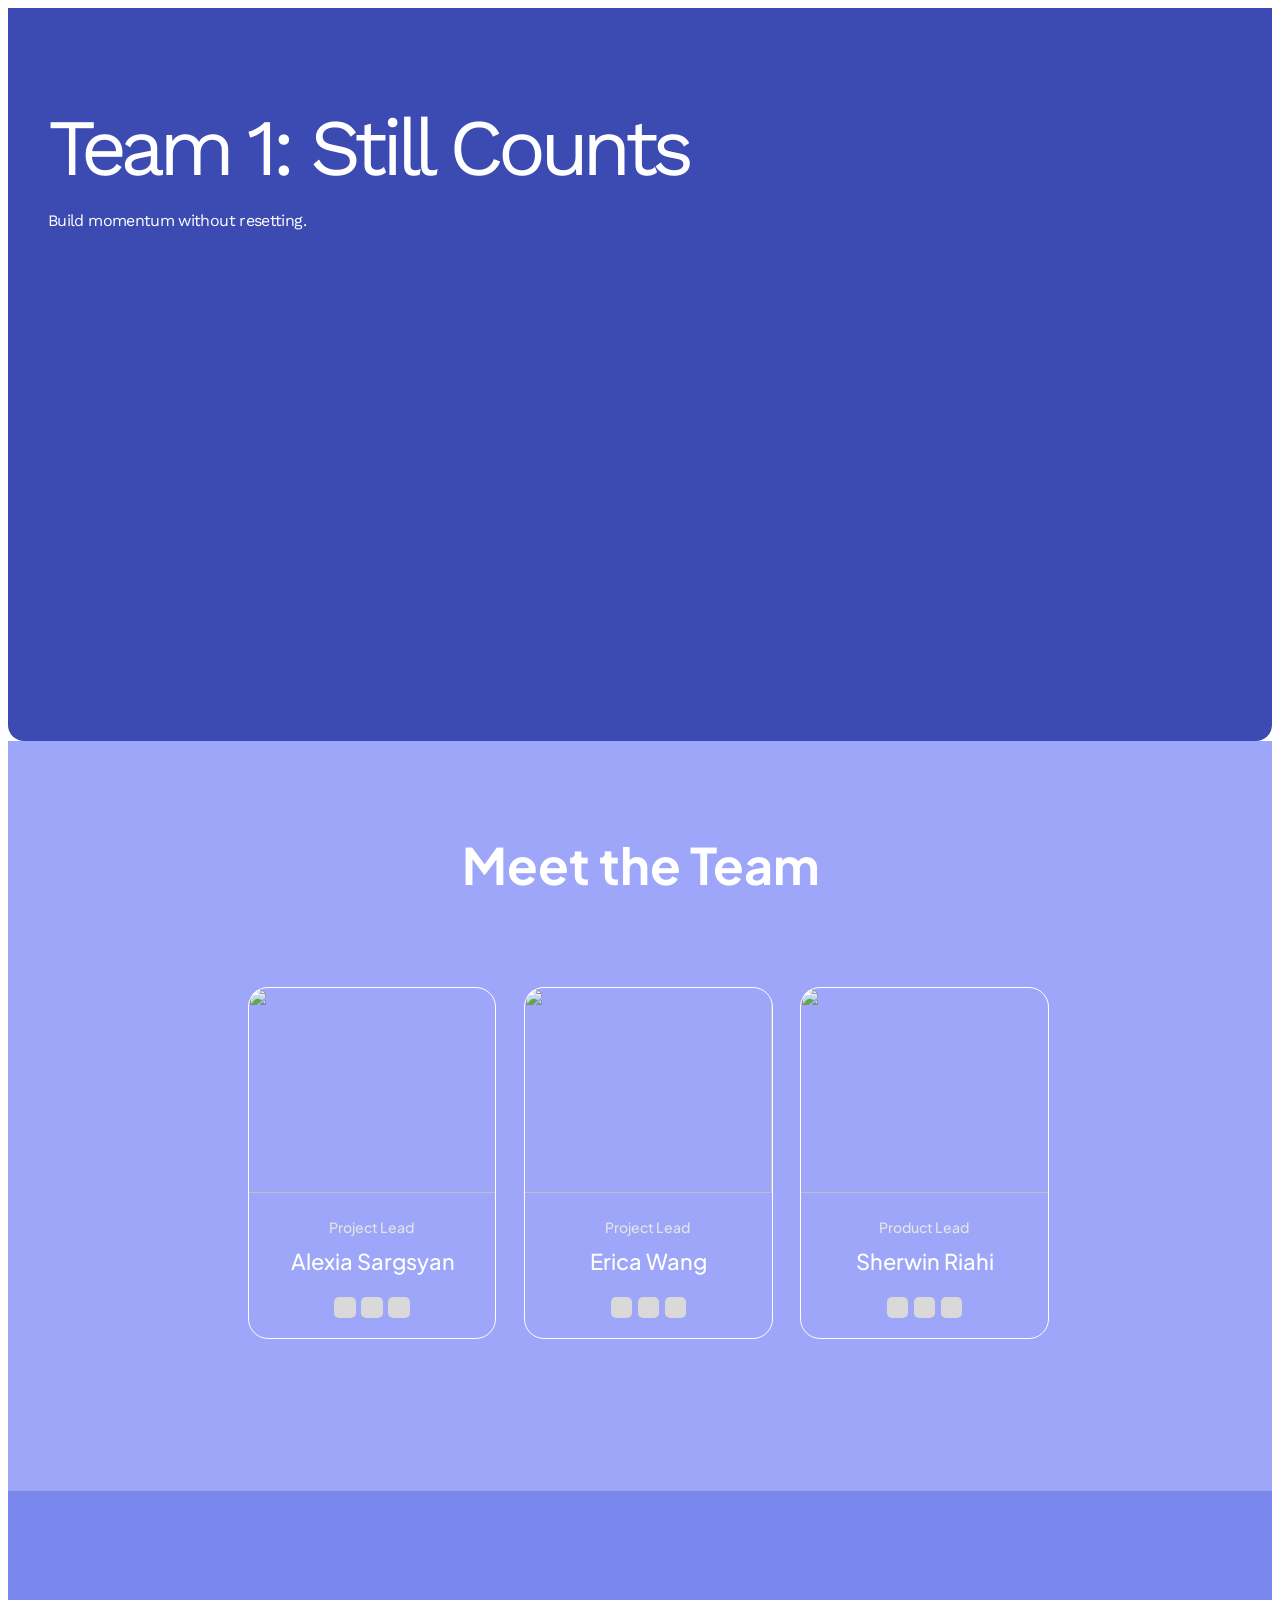
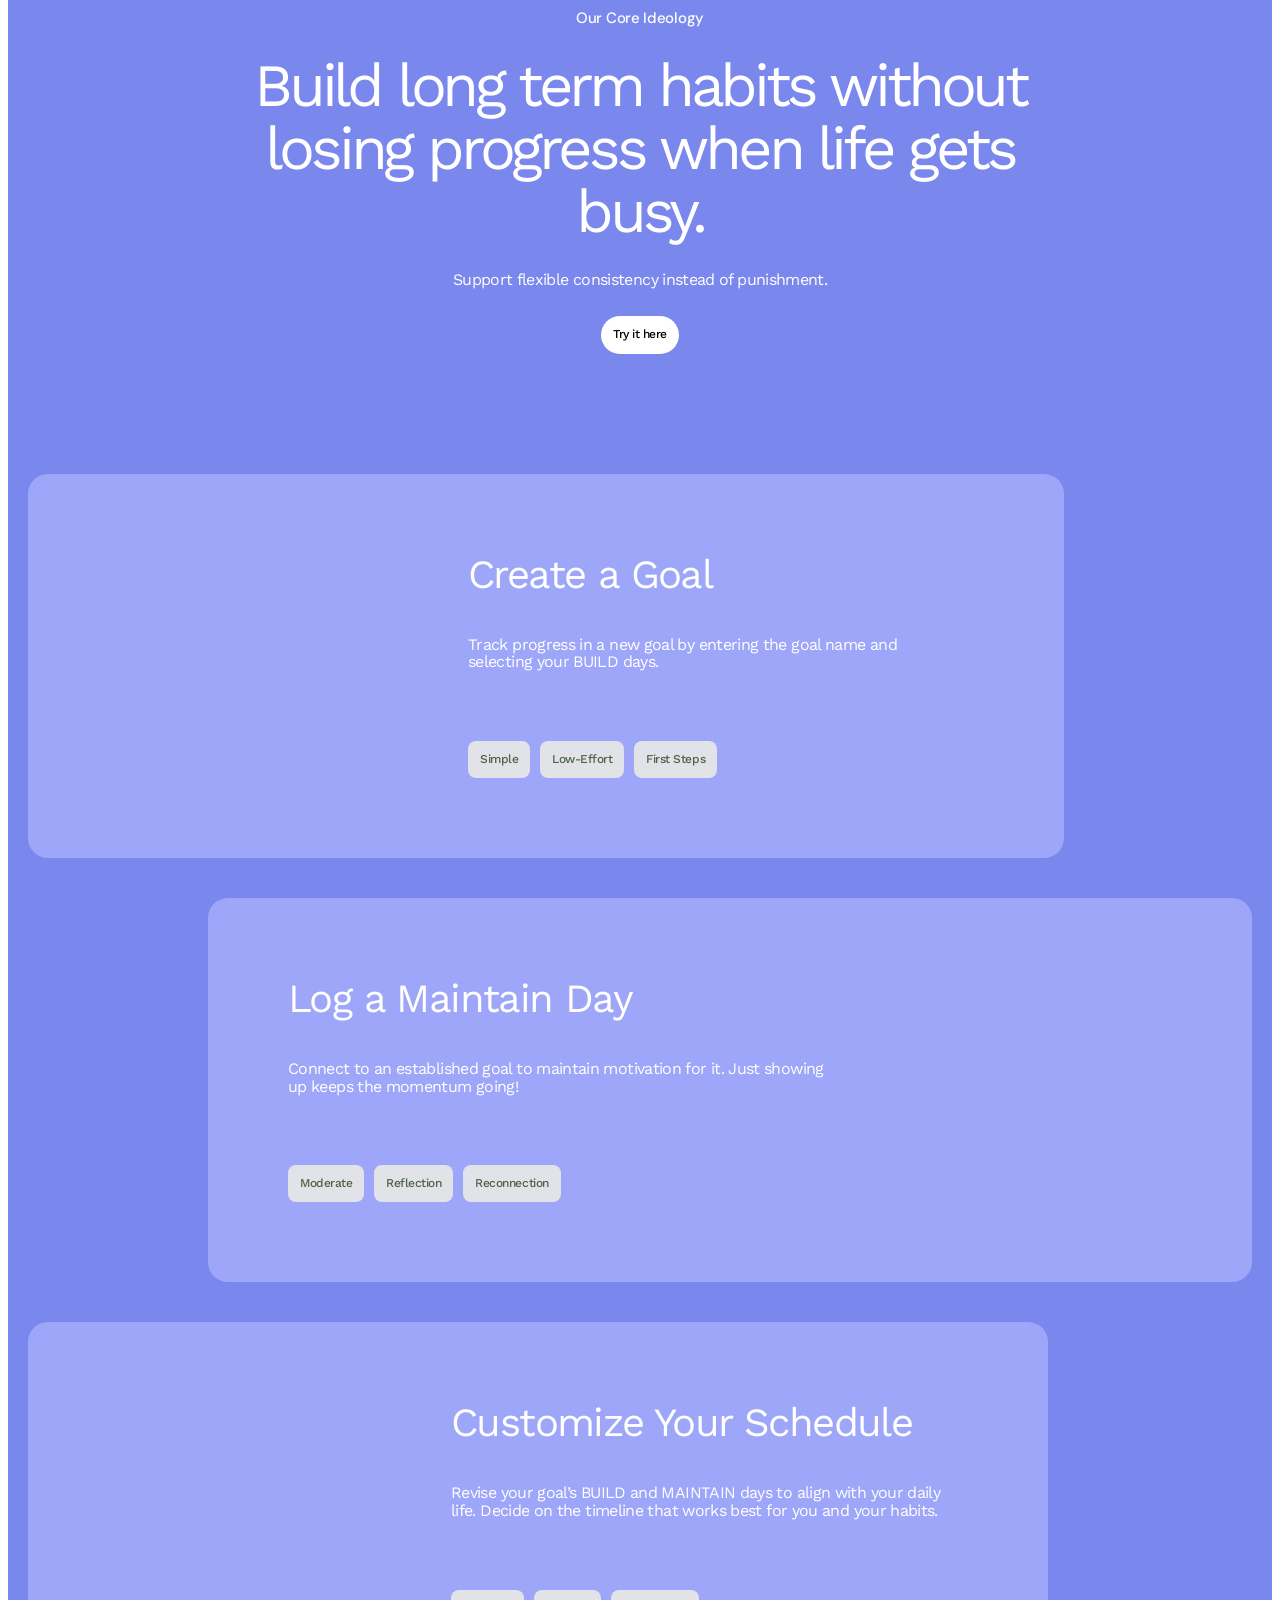
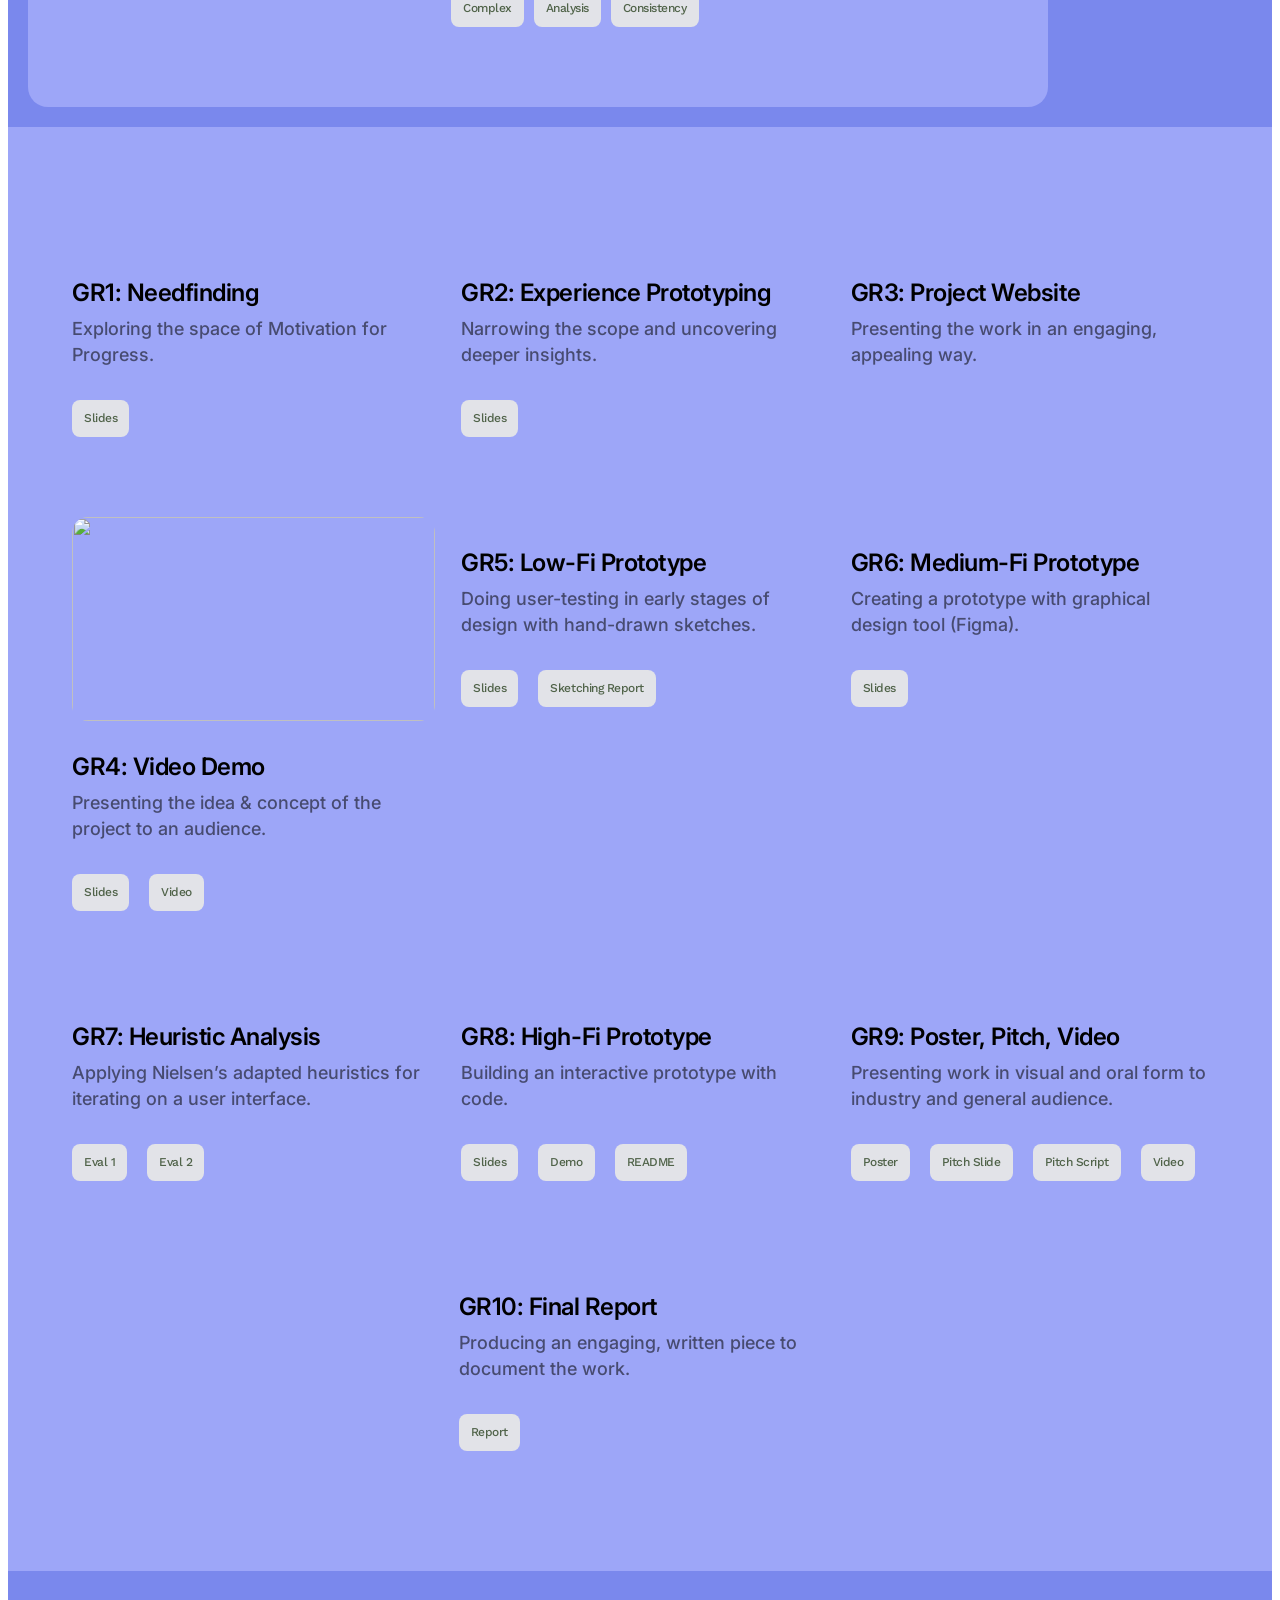
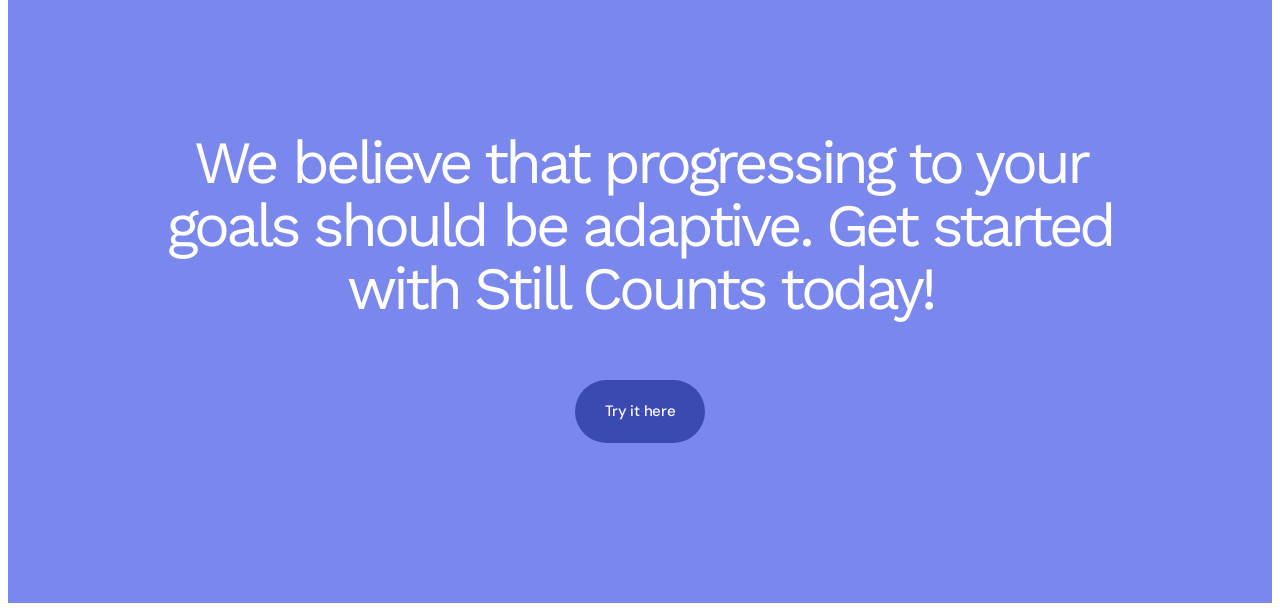
==== commit a7b4c8fc: "Everything except videos" ====
--- a/index.html
+++ b/index.html
@@ -1,63 +1,440 @@
-<!doctype html>
-<!-- Created in Figma Sites -->
-<html lang="en">
-  <head>
-    <meta charset="utf-8" />
-    <noscript>
-      <style>
-        #container {
-          display: none;
-        }
-      </style>
-    </noscript>
-
-    <meta name="viewport" content="width=device-width, initial-scale=1" />
-    <meta name="color-scheme" content="light dark" />
-    <link rel="preload" href="/_runtimes/sites-runtime.168ea804854ca44b230a824f6f3580381d28edcf73d1170d73ddfd59601554a9.js" as="script" crossorigin />
-    <link rel="preload" href="/_json/41975697-0556-4391-a61c-dc68453d6b63/_index.json" as="fetch" />
-        <style id="reset-css"> @layer figreset,figoverridable,reset,theme,base,figutils,components,utilities;@layer figoverridable{:root{font-synthesis:none}}@layer figutils{:root{--banner-height:48px;--banner-height-v2:40px;--full-height-with-banner:calc(100dvh - var(--banner-height))}@media (max-width:600px){.banner-v2-container{left:0 !important;right:0 !important;margin:0 auto !important}}.wrapper-with-banner .min-h-screen{min-height:var(--full-height-with-banner)}.wrapper-with-banner .h-screen{height:var(--full-height-with-banner)}}@layer figreset{:root{font-family:var( --default-font-family,ui-sans-serif,system-ui,sans-serif,'Apple Color Emoji','Segoe UI Emoji','Segoe UI Symbol','Noto Color Emoji' )}html{-webkit-text-size-adjust:100%;-webkit-tap-highlight-color:transparent;-webkit-font-smoothing:antialiased;width:100%}body{margin:0;width:100%}body:has([data-page-overflowx='hidden']){overflow-x:hidden}body:has([data-page-overflowx='auto']){overflow-x:auto}}@layer figutils{#container{width:100%}}@layer figreset{*,*:before,*:after{box-sizing:border-box}a{color:inherit;text-decoration:none}button{border:none;background:none;padding:0}h1,h2,h3,h4,h5,h6,p{font-size:inherit;font-weight:inherit}blockquote,dl,dd,h1,h2,h3,h4,h5,h6,hr,figure,p,pre{margin:0}ol,ul,menu{list-style:none;margin:0;padding-inline-start:0}}@layer figreset{#container .textContents{color:#ffffff00}}@layer figutils{:is(.textContents ul,ul.textContents) > li:before{content:'\2022';margin-left:-1.5em;display:inline-block;text-align:center;width:1.5em;-webkit-background-clip:var(--list-marker-background-clip);-webkit-text-fill-color:var(--list-marker-text-fill-color);background-clip:var(--list-marker-background-clip);background-image:var(--list-marker-background-image);color:var(--list-marker-color);font-size:var(--list-marker-font-size);line-height:var(--list-marker-line-height);mix-blend-mode:var(--list-marker-mix-blend-mode);vertical-align:var(--list-marker-vertical-align)}:is(.textContents ol,ol.textContents) > li::marker{color:var(--list-marker-color);font-size:var(--list-marker-font-size);line-height:var(--list-marker-line-height);vertical-align:var(--list-marker-vertical-align)}:is(.textContents,.textContents *).adjustLetterSpacing:after{content:'';margin-left:calc(var(--letter-spacing) * -1)}}@layer figutils{#container .textClip{background-clip:text;-webkit-background-clip:text;-webkit-text-fill-color:transparent !important}#container .textClip > *{-webkit-text-fill-color:initial}}@layer figutils{#container .embed{border:none}}@layer figutils{#container .marquee-container{overflow-x:hidden;display:flex;flex-direction:row;position:relative;width:var(--width);transform:var(--transform);&:hover div{animation-play-state:var(--pause-on-hover)}&:active div{animation-play-state:var(--pause-on-click)}&:focus-within > *{animation-play-state:paused !important}}#container .marquee{flex:0 0 auto;min-width:var(--min-width);display:flex;flex-direction:row;align-items:center;animation:scroll var(--duration) linear var(--delay) var(--iteration-count);animation-delay:var(--delay);animation-direction:var(--direction);animation-timing-function:var(--timing-function)}#container .marquee.reduced-motion{@media (prefers-reduced-motion:reduce){animation:none}}@keyframes scroll{0%{transform:translateX(0%)}100%{transform:translateX(-100%)}}#container .marquee-initial-child-container{flex:0 0 auto;display:flex;min-width:auto;flex-direction:row;align-items:center}#container .marquee-child{transform:var(--transform)}}@layer figutils{.code-behavior-wrapper > *{width:100%;height:100%}}@layer figreset{:root{--100dvw:100vw;--100dvh:100vh}@supports (width:100dvw){:root{--100dvw:100dvw;--100dvh:100dvh}}}@layer figutils{.bypass-link{position:fixed;top:16px;left:0;right:0;display:flex;justify-content:center;align-items:center;opacity:0;pointer-events:none}.bypass-link:focus-within{opacity:1;z-index:10000}.bypass-link > a{background-color:#000;color:#fff;border:1px solid #fff;padding:12px 16px;font-size:16px;border-radius:12px;pointer-events:auto}}@layer figreset{:root{text-align:left;button{text-align:left}}}</style><style id="font-faces-9yu7bw"> @font-face{font-family:"Inter:Semi Bold";font-style:normal;src:url("/_woff/v2/Inter_1/Inter_1-english.woff2");font-display:block;unicode-range:U+0000-00A0,U+00A2-00A9,U+00AC-00AE,U+00B0-00B7,U+00B9-00BA,U+00BC-00BE,U+00D7,U+00F7,U+2000-206F,U+2074,U+20AC,U+2122,U+2190-21BB,U+2212,U+2215,U+F8FF,U+FEFF,U+FFFD}@font-face{font-family:"Inter:Semi Bold";font-style:normal;src:url("/_woff/v2/Inter_1/Inter_1-rest-latin.woff2");font-display:block;unicode-range:U+00A1,U+00AA-00AB,U+00AF,U+00B8,U+00BB,U+00BF-00D6,U+00D8-00F6,U+00F8-00FF,U+0131,U+0152-0153,U+02B0-02FF}@font-face{font-family:"Inter:Semi Bold";font-style:normal;src:url("/_woff/v2/Inter_1/Inter_1-latin-extended-a.woff2");font-display:block;unicode-range:U+0100-0130,U+0132-0151,U+0154-017F}@font-face{font-family:"Inter:Semi Bold";font-style:normal;src:url("/_woff/v2/Inter_1/Inter_1-latin-extended-b.woff2");font-display:block;unicode-range:U+0180-024F}@font-face{font-family:"Inter:Semi Bold";font-style:normal;src:url("/_woff/v2/Inter_1/Inter_1-latin-extended-additional.woff2");font-display:block;unicode-range:U+1E00-1EFF}@font-face{font-family:"Inter:Semi Bold";font-style:normal;src:url("/_woff/v2/Inter_1/Inter_1-rest.woff2");font-display:block;unicode-range:U+0250-02AF,U+0300-1DFF,U+1F00-1FFF,U+2070-2073,U+2075-20AB,U+20AD-2121,U+2123-218F,U+21BC-2211,U+2213-2214,U+2216-F8FE,U+F900-FEFE,U+FF00-FFFC,U+FFFE-FFFF}@font-face{font-family:"Plus Jakarta Sans:Medium";font-style:normal;src:url("/_woff/v2/PlusJakartaSans_wght__2/PlusJakartaSans_wght__2-english.woff2");font-display:block;unicode-range:U+0000-00A0,U+00A2-00A9,U+00AC-00AE,U+00B0-00B7,U+00B9-00BA,U+00BC-00BE,U+00D7,U+00F7,U+2000-206F,U+2074,U+20AC,U+2122,U+2190-21BB,U+2212,U+2215,U+F8FF,U+FEFF,U+FFFD}@font-face{font-family:"Plus Jakarta Sans:Medium";font-style:normal;src:url("/_woff/v2/PlusJakartaSans_wght__2/PlusJakartaSans_wght__2-rest-latin.woff2");font-display:block;unicode-range:U+00A1,U+00AA-00AB,U+00AF,U+00B8,U+00BB,U+00BF-00D6,U+00D8-00F6,U+00F8-00FF,U+0131,U+0152-0153,U+02B0-02FF}@font-face{font-family:"Plus Jakarta Sans:Medium";font-style:normal;src:url("/_woff/v2/PlusJakartaSans_wght__2/PlusJakartaSans_wght__2-latin-extended-a.woff2");font-display:block;unicode-range:U+0100-0130,U+0132-0151,U+0154-017F}@font-face{font-family:"Plus Jakarta Sans:Medium";font-style:normal;src:url("/_woff/v2/PlusJakartaSans_wght__2/PlusJakartaSans_wght__2-latin-extended-b.woff2");font-display:block;unicode-range:U+0180-024F}@font-face{font-family:"Plus Jakarta Sans:Medium";font-style:normal;src:url("/_woff/v2/PlusJakartaSans_wght__2/PlusJakartaSans_wght__2-latin-extended-additional.woff2");font-display:block;unicode-range:U+1E00-1EFF}@font-face{font-family:"Plus Jakarta Sans:Medium";font-style:normal;src:url("/_woff/v2/PlusJakartaSans_wght__2/PlusJakartaSans_wght__2-rest.woff2");font-display:block;unicode-range:U+0250-02AF,U+0300-1DFF,U+1F00-1FFF,U+2070-2073,U+2075-20AB,U+20AD-2121,U+2123-218F,U+21BC-2211,U+2213-2214,U+2216-F8FE,U+F900-FEFE,U+FF00-FFFC,U+FFFE-FFFF}@font-face{font-family:"Plus Jakarta Sans:Bold";font-style:normal;src:url("/_woff/v2/PlusJakartaSans_wght__2/PlusJakartaSans_wght__2-english.woff2");font-display:block;unicode-range:U+0000-00A0,U+00A2-00A9,U+00AC-00AE,U+00B0-00B7,U+00B9-00BA,U+00BC-00BE,U+00D7,U+00F7,U+2000-206F,U+2074,U+20AC,U+2122,U+2190-21BB,U+2212,U+2215,U+F8FF,U+FEFF,U+FFFD}@font-face{font-family:"Plus Jakarta Sans:Bold";font-style:normal;src:url("/_woff/v2/PlusJakartaSans_wght__2/PlusJakartaSans_wght__2-rest-latin.woff2");font-display:block;unicode-range:U+00A1,U+00AA-00AB,U+00AF,U+00B8,U+00BB,U+00BF-00D6,U+00D8-00F6,U+00F8-00FF,U+0131,U+0152-0153,U+02B0-02FF}@font-face{font-family:"Plus Jakarta Sans:Bold";font-style:normal;src:url("/_woff/v2/PlusJakartaSans_wght__2/PlusJakartaSans_wght__2-latin-extended-a.woff2");font-display:block;unicode-range:U+0100-0130,U+0132-0151,U+0154-017F}@font-face{font-family:"Plus Jakarta Sans:Bold";font-style:normal;src:url("/_woff/v2/PlusJakartaSans_wght__2/PlusJakartaSans_wght__2-latin-extended-b.woff2");font-display:block;unicode-range:U+0180-024F}@font-face{font-family:"Plus Jakarta Sans:Bold";font-style:normal;src:url("/_woff/v2/PlusJakartaSans_wght__2/PlusJakartaSans_wght__2-latin-extended-additional.woff2");font-display:block;unicode-range:U+1E00-1EFF}@font-face{font-family:"Plus Jakarta Sans:Bold";font-style:normal;src:url("/_woff/v2/PlusJakartaSans_wght__2/PlusJakartaSans_wght__2-rest.woff2");font-display:block;unicode-range:U+0250-02AF,U+0300-1DFF,U+1F00-1FFF,U+2070-2073,U+2075-20AB,U+20AD-2121,U+2123-218F,U+21BC-2211,U+2213-2214,U+2216-F8FE,U+F900-FEFE,U+FF00-FFFC,U+FFFE-FFFF}@font-face{font-family:"Work Sans:Medium";font-style:normal;src:url("/_woff/v2/WorkSans_wght__2/WorkSans_wght__2-english.woff2");font-display:block;unicode-range:U+0000-00A0,U+00A2-00A9,U+00AC-00AE,U+00B0-00B7,U+00B9-00BA,U+00BC-00BE,U+00D7,U+00F7,U+2000-206F,U+2074,U+20AC,U+2122,U+2190-21BB,U+2212,U+2215,U+F8FF,U+FEFF,U+FFFD}@font-face{font-family:"Work Sans:Medium";font-style:normal;src:url("/_woff/v2/WorkSans_wght__2/WorkSans_wght__2-rest-latin.woff2");font-display:block;unicode-range:U+00A1,U+00AA-00AB,U+00AF,U+00B8,U+00BB,U+00BF-00D6,U+00D8-00F6,U+00F8-00FF,U+0131,U+0152-0153,U+02B0-02FF}@font-face{font-family:"Work Sans:Medium";font-style:normal;src:url("/_woff/v2/WorkSans_wght__2/WorkSans_wght__2-latin-extended-a.woff2");font-display:block;unicode-range:U+0100-0130,U+0132-0151,U+0154-017F}@font-face{font-family:"Work Sans:Medium";font-style:normal;src:url("/_woff/v2/WorkSans_wght__2/WorkSans_wght__2-latin-extended-b.woff2");font-display:block;unicode-range:U+0180-024F}@font-face{font-family:"Work Sans:Medium";font-style:normal;src:url("/_woff/v2/WorkSans_wght__2/WorkSans_wght__2-latin-extended-additional.woff2");font-display:block;unicode-range:U+1E00-1EFF}@font-face{font-family:"Work Sans:Medium";font-style:normal;src:url("/_woff/v2/WorkSans_wght__2/WorkSans_wght__2-rest.woff2");font-display:block;unicode-range:U+0250-02AF,U+0300-1DFF,U+1F00-1FFF,U+2070-2073,U+2075-20AB,U+20AD-2121,U+2123-218F,U+21BC-2211,U+2213-2214,U+2216-F8FE,U+F900-FEFE,U+FF00-FFFC,U+FFFE-FFFF}@font-face{font-family:"Figtree:Regular";font-style:normal;src:url("/_woff/v2/Figtree_wght__1/Figtree_wght__1-english.woff2");font-display:block;unicode-range:U+0000-00A0,U+00A2-00A9,U+00AC-00AE,U+00B0-00B7,U+00B9-00BA,U+00BC-00BE,U+00D7,U+00F7,U+2000-206F,U+2074,U+20AC,U+2122,U+2190-21BB,U+2212,U+2215,U+F8FF,U+FEFF,U+FFFD}@font-face{font-family:"Figtree:Regular";font-style:normal;src:url("/_woff/v2/Figtree_wght__1/Figtree_wght__1-rest-latin.woff2");font-display:block;unicode-range:U+00A1,U+00AA-00AB,U+00AF,U+00B8,U+00BB,U+00BF-00D6,U+00D8-00F6,U+00F8-00FF,U+0131,U+0152-0153,U+02B0-02FF}@font-face{font-family:"Figtree:Regular";font-style:normal;src:url("/_woff/v2/Figtree_wght__1/Figtree_wght__1-latin-extended-a.woff2");font-display:block;unicode-range:U+0100-0130,U+0132-0151,U+0154-017F}@font-face{font-family:"Figtree:Regular";font-style:normal;src:url("/_woff/v2/Figtree_wght__1/Figtree_wght__1-latin-extended-b.woff2");font-display:block;unicode-range:U+0180-024F}@font-face{font-family:"Figtree:Regular";font-style:normal;src:url("/_woff/v2/Figtree_wght__1/Figtree_wght__1-latin-extended-additional.woff2");font-display:block;unicode-range:U+1E00-1EFF}@font-face{font-family:"Figtree:Regular";font-style:normal;src:url("/_woff/v2/Figtree_wght__1/Figtree_wght__1-rest.woff2");font-display:block;unicode-range:U+0250-02AF,U+0300-1DFF,U+1F00-1FFF,U+2070-2073,U+2075-20AB,U+20AD-2121,U+2123-218F,U+21BC-2211,U+2213-2214,U+2216-F8FE,U+F900-FEFE,U+FF00-FFFC,U+FFFE-FFFF}@font-face{font-family:"Work Sans:ExtraLight";font-style:normal;src:url("/_woff/v2/WorkSans_wght__2/WorkSans_wght__2-english.woff2");font-display:block;unicode-range:U+0000-00A0,U+00A2-00A9,U+00AC-00AE,U+00B0-00B7,U+00B9-00BA,U+00BC-00BE,U+00D7,U+00F7,U+2000-206F,U+2074,U+20AC,U+2122,U+2190-21BB,U+2212,U+2215,U+F8FF,U+FEFF,U+FFFD}@font-face{font-family:"Work Sans:ExtraLight";font-style:normal;src:url("/_woff/v2/WorkSans_wght__2/WorkSans_wght__2-rest-latin.woff2");font-display:block;unicode-range:U+00A1,U+00AA-00AB,U+00AF,U+00B8,U+00BB,U+00BF-00D6,U+00D8-00F6,U+00F8-00FF,U+0131,U+0152-0153,U+02B0-02FF}@font-face{font-family:"Work Sans:ExtraLight";font-style:normal;src:url("/_woff/v2/WorkSans_wght__2/WorkSans_wght__2-latin-extended-a.woff2");font-display:block;unicode-range:U+0100-0130,U+0132-0151,U+0154-017F}@font-face{font-family:"Work Sans:ExtraLight";font-style:normal;src:url("/_woff/v2/WorkSans_wght__2/WorkSans_wght__2-latin-extended-b.woff2");font-display:block;unicode-range:U+0180-024F}@font-face{font-family:"Work Sans:ExtraLight";font-style:normal;src:url("/_woff/v2/WorkSans_wght__2/WorkSans_wght__2-latin-extended-additional.woff2");font-display:block;unicode-range:U+1E00-1EFF}@font-face{font-family:"Work Sans:ExtraLight";font-style:normal;src:url("/_woff/v2/WorkSans_wght__2/WorkSans_wght__2-rest.woff2");font-display:block;unicode-range:U+0250-02AF,U+0300-1DFF,U+1F00-1FFF,U+2070-2073,U+2075-20AB,U+20AD-2121,U+2123-218F,U+21BC-2211,U+2213-2214,U+2216-F8FE,U+F900-FEFE,U+FF00-FFFC,U+FFFE-FFFF}@font-face{font-family:"DM Sans:Medium";font-style:normal;src:url("/_woff/v2/DMSans_opsz_wght__1/DMSans_opsz_wght__1-english.woff2");font-display:block;unicode-range:U+0000-00A0,U+00A2-00A9,U+00AC-00AE,U+00B0-00B7,U+00B9-00BA,U+00BC-00BE,U+00D7,U+00F7,U+2000-206F,U+2074,U+20AC,U+2122,U+2190-21BB,U+2212,U+2215,U+F8FF,U+FEFF,U+FFFD}@font-face{font-family:"DM Sans:Medium";font-style:normal;src:url("/_woff/v2/DMSans_opsz_wght__1/DMSans_opsz_wght__1-rest-latin.woff2");font-display:block;unicode-range:U+00A1,U+00AA-00AB,U+00AF,U+00B8,U+00BB,U+00BF-00D6,U+00D8-00F6,U+00F8-00FF,U+0131,U+0152-0153,U+02B0-02FF}@font-face{font-family:"DM Sans:Medium";font-style:normal;src:url("/_woff/v2/DMSans_opsz_wght__1/DMSans_opsz_wght__1-latin-extended-a.woff2");font-display:block;unicode-range:U+0100-0130,U+0132-0151,U+0154-017F}@font-face{font-family:"DM Sans:Medium";font-style:normal;src:url("/_woff/v2/DMSans_opsz_wght__1/DMSans_opsz_wght__1-latin-extended-b.woff2");font-display:block;unicode-range:U+0180-024F}@font-face{font-family:"DM Sans:Medium";font-style:normal;src:url("/_woff/v2/DMSans_opsz_wght__1/DMSans_opsz_wght__1-latin-extended-additional.woff2");font-display:block;unicode-range:U+1E00-1EFF}@font-face{font-family:"DM Sans:Medium";font-style:normal;src:url("/_woff/v2/DMSans_opsz_wght__1/DMSans_opsz_wght__1-rest.woff2");font-display:block;unicode-range:U+0250-02AF,U+0300-1DFF,U+1F00-1FFF,U+2070-2073,U+2075-20AB,U+20AD-2121,U+2123-218F,U+21BC-2211,U+2213-2214,U+2216-F8FE,U+F900-FEFE,U+FF00-FFFC,U+FFFE-FFFF}@font-face{font-family:"Work Sans:Regular";font-style:normal;src:url("/_woff/v2/WorkSans_wght__2/WorkSans_wght__2-english.woff2");font-display:block;unicode-range:U+0000-00A0,U+00A2-00A9,U+00AC-00AE,U+00B0-00B7,U+00B9-00BA,U+00BC-00BE,U+00D7,U+00F7,U+2000-206F,U+2074,U+20AC,U+2122,U+2190-21BB,U+2212,U+2215,U+F8FF,U+FEFF,U+FFFD}@font-face{font-family:"Work Sans:Regular";font-style:normal;src:url("/_woff/v2/WorkSans_wght__2/WorkSans_wght__2-rest-latin.woff2");font-display:block;unicode-range:U+00A1,U+00AA-00AB,U+00AF,U+00B8,U+00BB,U+00BF-00D6,U+00D8-00F6,U+00F8-00FF,U+0131,U+0152-0153,U+02B0-02FF}@font-face{font-family:"Work Sans:Regular";font-style:normal;src:url("/_woff/v2/WorkSans_wght__2/WorkSans_wght__2-latin-extended-a.woff2");font-display:block;unicode-range:U+0100-0130,U+0132-0151,U+0154-017F}@font-face{font-family:"Work Sans:Regular";font-style:normal;src:url("/_woff/v2/WorkSans_wght__2/WorkSans_wght__2-latin-extended-b.woff2");font-display:block;unicode-range:U+0180-024F}@font-face{font-family:"Work Sans:Regular";font-style:normal;src:url("/_woff/v2/WorkSans_wght__2/WorkSans_wght__2-latin-extended-additional.woff2");font-display:block;unicode-range:U+1E00-1EFF}@font-face{font-family:"Work Sans:Regular";font-style:normal;src:url("/_woff/v2/WorkSans_wght__2/WorkSans_wght__2-rest.woff2");font-display:block;unicode-range:U+0250-02AF,U+0300-1DFF,U+1F00-1FFF,U+2070-2073,U+2075-20AB,U+20AD-2121,U+2123-218F,U+21BC-2211,U+2213-2214,U+2216-F8FE,U+F900-FEFE,U+FF00-FFFC,U+FFFE-FFFF}@font-face{font-family:"Inter:Medium";font-style:normal;src:url("/_woff/v2/Inter_1/Inter_1-english.woff2");font-display:block;unicode-range:U+0000-00A0,U+00A2-00A9,U+00AC-00AE,U+00B0-00B7,U+00B9-00BA,U+00BC-00BE,U+00D7,U+00F7,U+2000-206F,U+2074,U+20AC,U+2122,U+2190-21BB,U+2212,U+2215,U+F8FF,U+FEFF,U+FFFD}@font-face{font-family:"Inter:Medium";font-style:normal;src:url("/_woff/v2/Inter_1/Inter_1-rest-latin.woff2");font-display:block;unicode-range:U+00A1,U+00AA-00AB,U+00AF,U+00B8,U+00BB,U+00BF-00D6,U+00D8-00F6,U+00F8-00FF,U+0131,U+0152-0153,U+02B0-02FF}@font-face{font-family:"Inter:Medium";font-style:normal;src:url("/_woff/v2/Inter_1/Inter_1-latin-extended-a.woff2");font-display:block;unicode-range:U+0100-0130,U+0132-0151,U+0154-017F}@font-face{font-family:"Inter:Medium";font-style:normal;src:url("/_woff/v2/Inter_1/Inter_1-latin-extended-b.woff2");font-display:block;unicode-range:U+0180-024F}@font-face{font-family:"Inter:Medium";font-style:normal;src:url("/_woff/v2/Inter_1/Inter_1-latin-extended-additional.woff2");font-display:block;unicode-range:U+1E00-1EFF}@font-face{font-family:"Inter:Medium";font-style:normal;src:url("/_woff/v2/Inter_1/Inter_1-rest.woff2");font-display:block;unicode-range:U+0250-02AF,U+0300-1DFF,U+1F00-1FFF,U+2070-2073,U+2075-20AB,U+20AD-2121,U+2123-218F,U+21BC-2211,U+2213-2214,U+2216-F8FE,U+F900-FEFE,U+FF00-FFFC,U+FFFE-FFFF}@font-face{font-family:"Rethink Sans:Medium";font-style:normal;src:url("/_woff/v2/RethinkSans_wght__1/RethinkSans_wght__1-english.woff2");font-display:block;unicode-range:U+0000-00A0,U+00A2-00A9,U+00AC-00AE,U+00B0-00B7,U+00B9-00BA,U+00BC-00BE,U+00D7,U+00F7,U+2000-206F,U+2074,U+20AC,U+2122,U+2190-21BB,U+2212,U+2215,U+F8FF,U+FEFF,U+FFFD}@font-face{font-family:"Rethink Sans:Medium";font-style:normal;src:url("/_woff/v2/RethinkSans_wght__1/RethinkSans_wght__1-rest-latin.woff2");font-display:block;unicode-range:U+00A1,U+00AA-00AB,U+00AF,U+00B8,U+00BB,U+00BF-00D6,U+00D8-00F6,U+00F8-00FF,U+0131,U+0152-0153,U+02B0-02FF}@font-face{font-family:"Rethink Sans:Medium";font-style:normal;src:url("/_woff/v2/RethinkSans_wght__1/RethinkSans_wght__1-latin-extended-a.woff2");font-display:block;unicode-range:U+0100-0130,U+0132-0151,U+0154-017F}@font-face{font-family:"Rethink Sans:Medium";font-style:normal;src:url("/_woff/v2/RethinkSans_wght__1/RethinkSans_wght__1-latin-extended-b.woff2");font-display:block;unicode-range:U+0180-024F}@font-face{font-family:"Rethink Sans:Medium";font-style:normal;src:url("/_woff/v2/RethinkSans_wght__1/RethinkSans_wght__1-latin-extended-additional.woff2");font-display:block;unicode-range:U+1E00-1EFF}@font-face{font-family:"Rethink Sans:Medium";font-style:normal;src:url("/_woff/v2/RethinkSans_wght__1/RethinkSans_wght__1-rest.woff2");font-display:block;unicode-range:U+0250-02AF,U+0300-1DFF,U+1F00-1FFF,U+2070-2073,U+2075-20AB,U+20AD-2121,U+2123-218F,U+21BC-2211,U+2213-2214,U+2216-F8FE,U+F900-FEFE,U+FF00-FFFC,U+FFFE-FFFF}</style><style id="breakpoint-css">@media (width < 1280px){[data-breakpoint-id="node-1_268"]{display:none !important}}@media (width >= 1280px) or (width < 800px){[data-breakpoint-id="node-1_355"]{display:none !important}}@media (width >= 800px){[data-breakpoint-id="node-1_442"]{display:none !important}}</style><style id="body-background-color">@media (max-width: 799px) { body:has([data-breakpoint-id="node-1_442"]) { background-color: #e2e3e8 } }
-@media (max-width: 1279px), (min-width: 800px) { body:has([data-breakpoint-id="node-1_355"]) { background-color: #e2e3e8 } }
-@media (min-width: 1280px) { body:has([data-breakpoint-id="node-1_268"]) { background-color: #e2e3e8 } }</style><style id="ssr-css">#container .css-ll733z {position: relative;}#container .css-50jkpj {min-width: var(--content-min-width); width: 100%;}#container .css-3tcx9o {--content-min-width: 100%; --content-min-height: var(--100dvh);}#container .css-oljopy {position: relative; display: flex; flex-direction: column; align-items: center;}#container .css-oz1idv {--content-min-width: 100%; --content-min-height: var(--100dvh); align-content: stretch; overflow: clip; background-color: #e2e3e8;}#container .css-j9f0op {width: 100%; height: 100%;}#container .css-8zr56v {display: block;}#container .css-5knerd {position: relative; flex-shrink: 0;}#container .css-v27th6 {width: 100%;}#container .css-9uyk0n {position: relative; flex-shrink: 0; display: flex; flex-direction: column; align-items: flex-start;}#container .css-a774ol {align-content: stretch; background-color: #fff;}#container .css-iv5olc {position: relative; flex-shrink: 0; border-bottom-right-radius: 16px; border-bottom-left-radius: 16px;}#container .css-ke8f9w {background-color: #3a4ab1;}#container .css-gxdil1 {overflow: clip;}#container .css-1kkr58 {display: flex; flex-direction: column; align-items: center; border-radius: inherit;}#container .css-c1k30r {display: flex; flex-direction: column; align-items: center; position: relative; padding: 40px 16px;}#container .css-paq0kv {align-content: stretch;}#container .css-mg7yoi {max-width: 1500px; width: 100%;}#container .css-7ys8wh {position: relative; flex-shrink: 0; display: flex; flex-direction: column; justify-content: center; align-items: flex-start; gap: 40px;}#container .css-lkvili {aspect-ratio: 429.004943847656/411.494537353516;}#container .css-wc1msa {position: relative; flex-shrink: 0; display: block;}#container .css-trglf0 {position: absolute;}#container .css-r0azwh {inset: 0px; pointer-events: none;}#container .css-qhd53h {object-fit: cover;}#container .css-ez8men {max-width: none; width: 100%; height: 100%;}#container .css-a8cioh {position: relative; flex-shrink: 0; display: flex; flex-direction: column; align-items: flex-start; gap: 40px;}#container .css-a8ckre {position: relative; flex-shrink: 0; display: flex; flex-direction: column; align-items: flex-start; gap: 16px;}#container .css-nf5ac4 {display: block; position: relative; flex-shrink: 0;}#container .css-ipjsov {white-space: pre-wrap; font-family: "Work Sans:Regular",sans-serif; word-break: break-word; font-weight: 400; font-size: var(--responsive-font-size,80px); letter-spacing: var(--responsive-letter-spacing,-6.4px); line-height: var(--responsive-line-height,1);}#container .css-73fo7l {font-variation-settings: normal; color: #fff; --letter-spacing: var(--responsive-letter-spacing,-6.4px);}@media (min-width: 1px) {#container .css-73fo7l {--responsive-font-size: 40px;}}@media (min-width: 800px) {#container .css-73fo7l {--responsive-font-size: 58px;}}@media (min-width: 1280px) {#container .css-73fo7l {--responsive-font-size: 80px;}}#container .css-s2n61q {white-space: pre-wrap; font-family: "Work Sans:Regular",sans-serif; word-break: break-word; font-weight: 400; font-size: var(--responsive-font-size,16px); letter-spacing: var(--responsive-letter-spacing,-0.72px); line-height: var(--responsive-line-height,1.1);}#container .css-lnatqz {font-variation-settings: normal; color: #fff; --letter-spacing: var(--responsive-letter-spacing,-0.72px);}@media (min-width: 1px) {#container .css-lnatqz {--responsive-font-size: 16px;}}@media (min-width: 1280px) {#container .css-lnatqz {--responsive-font-size: 16px;}}#container .css-ggwoeh {inset: 0px;}#container .css-5eam1e {pointer-events: none;}#container .css-oqzxoy {display: flex; justify-content: center; align-items: center; position: relative; border-radius: inherit; padding: 12px;}#container .css-6snbfq {white-space: nowrap; font-family: "Work Sans:Medium",sans-serif; word-break: break-word;}#container .css-eqe1xu {--letter-spacing: var(--responsive-letter-spacing,-0.54px);}@media (min-width: 1280px) {#container .css-eqe1xu {color: #000; --responsive-font-size: 12px; --responsive-letter-spacing: -0.0648px; --responsive-line-height: 1.1;}}#container .css-y12r6o {white-space: pre; line-height: var(--responsive-line-height,1.1);}#container .css-6gm2ca {}@media (min-width: 1280px) {#container .css-6gm2ca {--responsive-font-size: 12px;}}#container .css-dczajm {position: relative; flex-shrink: 0; display: flex; flex-direction: column; align-items: center;}#container .css-wixi5s {align-content: stretch; background-color: #7a88ed;}#container .css-b6935a {height: 1473px; width: 100%;}#container .css-urqqs0 {background-color: #f4f7f5;}#container .css-tzn6qh {display: block; position: absolute;}#container .css-gln2zn {left: calc(50% - 178.5px); top: 92.24px;}#container .css-s0v76g {white-space: pre; font-family: "Plus Jakarta Sans:Bold",sans-serif; word-break: break-word; font-weight: 700; font-size: 50.306px; letter-spacing: 0px; line-height: normal;}#container .css-hef06a {font-variation-settings: normal; color: #000; --letter-spacing: 0px;}#container .css-2chd6x {transform: translateX(-50%) translateY(-50%);}#container .css-6ndliu {left: calc(50% + 0.65px); top: calc(50% - 347.52px);}#container .css-bz2tic {position: absolute; display: contents;}#container .css-ubb7ub {left: calc(50% - 80.5px); top: calc(50% - 263.65px);}#container .css-wh26h1 {white-space: pre; font-family: "Plus Jakarta Sans:Medium",sans-serif; word-break: break-word; font-weight: 500; font-size: 21.831px; letter-spacing: 0px; line-height: normal;}#container .css-ukhmed {font-variation-settings: normal; color: #454545; --letter-spacing: 0px;}#container .css-cm8ur9 {left: calc(50% - 42.5px); top: calc(50% - 293.04px);}#container .css-a1dyqr {white-space: pre; font-family: "Plus Jakarta Sans:Medium",sans-serif; word-break: break-word; font-weight: 500; font-size: 14.059px; letter-spacing: 0px; line-height: normal;}#container .css-tmhntb {font-variation-settings: normal; color: #c6bdbd; --letter-spacing: 0px;}#container .css-akds6z {width: 248.309px; height: 351.953px; left: calc(50% + 0.65px); top: calc(50% - 347.52px);}#container .css-ufsseq {position: absolute; border-style: solid; border-color: #c3c3c3; border-top-width: 0.873px; border-bottom-width: 0.873px; border-left-width: 0.873px; border-right-width: 0.873px; display: block; border-radius: 20.085px;}#container .css-739aoq {width: 248.309px; height: 206.355px; left: calc(50% + 0.65px); top: calc(50% - 420.32px);}#container .css-10sy1i {position: absolute; border-top-left-radius: 20.085px; border-top-right-radius: 20.085px; display: block;}#container .css-5mkq77 {border-top-left-radius: 20.085px; border-top-right-radius: 20.085px;}#container .css-cjsv3a {width: 21.385px; height: 21.385px; left: calc(50% - 26.36px); top: calc(50% - 203.09px);}#container .css-ymyfg4 {transform: translateX(-50%) translateY(-50%); background-color: #d9d9d9;}#container .css-c0cf4h {position: absolute; display: block; border-radius: 5.032px;}#container .css-qar1qy {width: 21.385px; height: 21.385px; left: calc(50% + 0.65px); top: calc(50% - 203.09px);}#container .css-x6gml0 {width: 21.385px; height: 21.385px; left: calc(50% + 27.66px); top: calc(50% - 203.09px);}#container .css-2umuew {left: calc(50% + 0.65px); top: calc(50% + 60.5px);}#container .css-t68gni {left: calc(50% - 57.5px); top: calc(50% + 144.37px);}#container .css-eudzdi {left: calc(50% - 42.5px); top: calc(50% + 114.98px);}#container .css-b4f43x {width: 248.309px; height: 351.953px; left: calc(50% + 0.65px); top: calc(50% + 60.5px);}#container .css-5qstzl {width: 248.309px; height: 206.355px; left: calc(50% + 0.65px); top: calc(50% - 12.3px);}#container .css-phn67c {width: 21.385px; height: 21.385px; left: calc(50% - 26.36px); top: calc(50% + 204.93px);}#container .css-bqozjo {width: 21.385px; height: 21.385px; left: calc(50% + 0.65px); top: calc(50% + 204.93px);}#container .css-6slwi {width: 21.385px; height: 21.385px; left: calc(50% + 27.66px); top: calc(50% + 204.93px);}#container .css-wqf3vy {left: calc(50% + 0.65px); top: calc(50% + 468.5px);}#container .css-bz4qgj {left: calc(50% - 68.5px); top: calc(50% + 552.37px);}#container .css-yfyjqx {left: calc(50% - 44.5px); top: calc(50% + 522.98px);}#container .css-pqepjn {width: 248.309px; height: 351.953px; left: calc(50% + 0.65px); top: calc(50% + 468.5px);}#container .css-co1ger {width: 248.309px; height: 206.355px; left: calc(50% + 0.65px); top: calc(50% + 395.7px);}#container .css-y6josp {width: 21.385px; height: 21.385px; left: calc(50% - 26.36px); top: calc(50% + 612.93px);}#container .css-kfli51 {width: 21.385px; height: 21.385px; left: calc(50% + 0.65px); top: calc(50% + 612.93px);}#container .css-8vp4hv {width: 21.385px; height: 21.385px; left: calc(50% + 27.66px); top: calc(50% + 612.93px);}#container .css-jo8ywo {width: 100%; height: 100%; max-width: inherit;}#container .css-4b0cup {max-width: inherit; width: 100%;}#container .css-1bqo87 {display: flex; flex-direction: column; align-items: center; position: relative; padding: 120px 16px 100px;}#container .css-jbp8t7 {position: relative; flex-shrink: 0; display: flex; flex-direction: column; justify-content: center; align-items: center; gap: 28.036px;}#container .css-d1celt {white-space: pre; font-family: "DM Sans:Medium",sans-serif; word-break: break-word; font-weight: 500; font-size: 15px; letter-spacing: -0.3px; line-height: 1;}#container .css-8orqqq {font-variation-settings: "opsz" 14; color: #fff; --letter-spacing: -0.3px;}#container .css-59rdls {width: min-content; min-width: 100%;}#container .css-r8guz7 {white-space: pre-wrap; font-family: "Work Sans:Regular",sans-serif; word-break: break-word; font-weight: 400; font-size: var(--responsive-font-size,60px); letter-spacing: var(--responsive-letter-spacing,-4.2px); text-align: center; line-height: var(--responsive-line-height,1.05);}#container .css-xl1ei5 {font-variation-settings: normal; color: #fff; --letter-spacing: var(--responsive-letter-spacing,-4.2px);}@media (min-width: 1px) {#container .css-xl1ei5 {--responsive-font-size: 32px;}}@media (min-width: 800px) {#container .css-xl1ei5 {--responsive-font-size: 48px;}}@media (min-width: 1280px) {#container .css-xl1ei5 {--responsive-font-size: 60px;}}#container .css-2zw6vb {white-space: pre-wrap; font-family: "Work Sans:Regular",sans-serif; word-break: break-word; font-weight: 400; font-size: var(--responsive-font-size,16px); letter-spacing: var(--responsive-letter-spacing,-0.72px); text-align: center; line-height: var(--responsive-line-height,1.1);}#container .css-agjq26 {padding-bottom: 16px; padding-left: 16px; padding-right: 16px; display: flex; justify-content: space-between; align-items: flex-start; position: relative; border-radius: inherit;}#container .css-7y6cel {position: relative; flex: 1 0 0;}#container .css-5dba7r {min-width: 1px; min-height: 1px;}#container .css-powsrx {position: relative; flex: 1 0 0; border-radius: 20px;}#container .css-44tn78 {background-color: #9da6f8;}#container .css-vt5286 {display: flex; flex-direction: column; justify-content: center; border-radius: inherit;}#container .css-z9ycpl {display: flex; flex-direction: column; justify-content: center; align-items: flex-start; gap: 70px; position: relative; padding: 40px 16px;}#container .css-oh7rye {aspect-ratio: 460/333.838500976562;}#container .css-a8cgge {position: relative; flex-shrink: 0; display: flex; flex-direction: column; align-items: flex-start; gap: 70px;}#container .css-a8ck2f {position: relative; flex-shrink: 0; display: flex; flex-direction: column; align-items: flex-start; gap: 24px;}#container .css-qymw4x {white-space: pre-wrap; font-family: "Work Sans:Regular",sans-serif; word-break: break-word; font-weight: 400; font-size: var(--responsive-font-size,40px); letter-spacing: var(--responsive-letter-spacing,-1.8px); line-height: var(--responsive-line-height,1.05);}#container .css-1d2l48 {font-variation-settings: normal; color: #fff; --letter-spacing: var(--responsive-letter-spacing,-1.8px);}@media (min-width: 1px) {#container .css-1d2l48 {--responsive-font-size: 28px;}}@media (min-width: 800px) {#container .css-1d2l48 {--responsive-font-size: 34px;}}@media (min-width: 1280px) {#container .css-1d2l48 {--responsive-font-size: 40px;}}#container .css-7nejrc {position: relative; flex-shrink: 0; display: flex; align-items: flex-start; gap: 10px;}#container .css-tiyp0t {--letter-spacing: var(--responsive-letter-spacing,-0.54px);}@media (min-width: 1280px) {#container .css-tiyp0t {color: #506349; --responsive-font-size: 12px; --responsive-letter-spacing: -0.0648px; --responsive-line-height: 1.1;}}#container .css-cdf882 {display: flex; flex-direction: column; align-items: center; gap: 70px; position: relative; padding: 40px 16px;}#container .css-wwg4xk {aspect-ratio: 257/204;}#container .css-phc9f9 {overflow: hidden; inset: 0px;}#container .css-mbq4if {width: 121.01%; height: 101.63%; top: -0.81%; left: -10.51%; max-width: none;}#container .css-c02mqw {aspect-ratio: 380.4296875/319.193511962891;}#container .css-vavlsc {aspect-ratio: 375/250;}#container .css-j5lcdz {display: flex; flex-direction: column; align-items: flex-start; gap: 48px; position: relative; border-radius: inherit; padding: 80px 24px;}#container .css-ruklx2 {min-width: 224px; width: 100%;}#container .css-2kp76o {display: flex; flex-direction: column; align-items: flex-start; gap: 24px; border-radius: 8px;}#container .css-hf9sha {cursor: pointer; align-content: stretch;}#container .css-ce9pfn {aspect-ratio: 327/436;}#container .css-1oxkje {position: relative; flex-shrink: 0; display: block; border-radius: 16px;}#container .css-qxs0us {border-radius: 16px;}#container .css-n8r97t {position: relative; flex-shrink: 0; display: flex; flex-direction: column; align-items: flex-start; gap: 8px;}#container .css-vkpzlc {position: relative; flex-shrink: 0; display: flex; flex-direction: column; justify-content: center;}#container .css-ggorgx {font-family: "Inter:Semi Bold",sans-serif; word-break: break-word; font-weight: 600; font-style: normal; font-size: 20px; letter-spacing: -0.3px; text-align: left; line-height: 0;}#container .css-1et8mc {font-variation-settings: normal; color: #000; --letter-spacing: -0.3px;}#container .css-ydwe2n {white-space: pre-wrap; line-height: 1.2;}#container .css-92rzrr {font-family: "Inter:Medium",sans-serif; word-break: break-word; font-weight: 500; font-style: normal; font-size: 18px; letter-spacing: -0.09px; text-align: left; line-height: 0;}#container .css-idmx1s {font-variation-settings: normal; color: rgba(0,0,0,0.55); --letter-spacing: -0.09px;}#container .css-i8wmi {white-space: pre-wrap; line-height: 1.45;}#container .css-up15n7 {position: relative; flex-shrink: 0; display: flex; flex-direction: column; align-items: flex-start; gap: 24px; border-radius: 8px;}#container .css-oxvvf6 {font-family: "Inter:Semi Bold",sans-serif; word-break: break-word; font-weight: 600; font-style: normal; font-size: 20px; letter-spacing: -0.3px; line-height: 0;}#container .css-dmjtk {font-family: "Inter:Medium",sans-serif; word-break: break-word; font-weight: 500; font-style: normal; font-size: 18px; letter-spacing: -0.09px; line-height: 0;}#container .css-dsafxe {height: 649px; width: 100%;}#container .css-ar3bhs {position: relative; flex-shrink: 0; padding-top: 3px; padding-bottom: 3px; display: flex; flex-direction: column; align-items: center;}#container .css-yli6m6 {width: 406px; height: 227px;}#container .css-1x011 {font-family: "Inter:Semi Bold",sans-serif; word-break: break-word; font-weight: 600; font-style: normal; font-size: 24px; letter-spacing: 0px; text-align: center; line-height: 0;}#container .css-76wvpw {font-variation-settings: normal; color: #fff; --letter-spacing: 0px;}#container .css-x78r3n {white-space: pre-wrap; line-height: normal;}#container .css-sdj29 {width: 375px; height: 250px;}#container .css-ytw307 {font-family: "Inter:Medium",sans-serif; word-break: break-word; font-weight: 500; font-style: normal; font-size: 18px; letter-spacing: -0.09px; text-align: center; line-height: 0;}#container .css-p4vb0r {background-color: #7a88ed;}#container .css-o0awk5 {display: flex; flex-direction: column; align-items: center; position: relative; padding: 160px 24px;}#container .css-zfhr1y {position: relative; flex-shrink: 0; display: flex; flex-direction: column; align-items: center; gap: 60px;}#container .css-cv0x8a {display: flex; justify-content: center; align-items: center; position: relative; border-radius: inherit; padding: 24px 30px;}#container .css-vsu73x {white-space: nowrap; font-family: "DM Sans:Medium",sans-serif; word-break: break-word; text-align: center;}#container .css-rfvaxa {--letter-spacing: -0.3px;}#container .css-2ocks8 {white-space: pre; line-height: 1;}#container .css-t8zmbz {border-radius: inherit;}#container .css-xixops {display: flex; flex-direction: column; align-items: flex-start; gap: 80px; position: relative; padding: 32px 24px;}#container .css-tldfqm {height: 142px; width: 100%;}#container .css-a8cfpp {position: relative; flex-shrink: 0; display: flex; flex-direction: column; align-items: flex-start; gap: 80px;}#container .css-fdz9p2 {width: 174.697px; height: 19.968px;}#container .css-134pm3 {cursor: pointer;}#container .css-9j6u1t {width: 100%; height: 100%; max-width: none;}#container .css-wixxpz {inset: 0;}#container .css-22itc5 {position: relative; flex-shrink: 0; display: flex; align-items: flex-start;}#container .css-raev8o {position: relative; flex: 1 0 0; display: flex; justify-content: space-between; align-items: center;}#container .css-l1mcow {display: block; position: relative; flex: 1 0 0;}#container .css-8bdl8e {white-space: pre-wrap; font-family: "Work Sans:Medium",sans-serif; word-break: break-word; font-weight: 500; font-size: var(--responsive-font-size,12px); letter-spacing: var(--responsive-letter-spacing,-0.54px); line-height: var(--responsive-line-height,1.1);}#container .css-wyt1xe {font-variation-settings: normal; color: #d5e4d0; --letter-spacing: var(--responsive-letter-spacing,-0.54px);}@media (min-width: 1280px) {#container .css-wyt1xe {--responsive-font-size: 12px; --responsive-letter-spacing: -0.0648px; --responsive-line-height: 1.1;}}#container .css-mesbg2 {display: flex; flex-direction: row; align-items: center; justify-content: center; border-radius: inherit;}#container .css-6p8inp {display: flex; justify-content: center; align-items: center; position: relative; padding: 12px;}#container .css-ze3pc8 {--letter-spacing: var(--responsive-letter-spacing,-0.54px);}@media (min-width: 1280px) {#container .css-ze3pc8 {color: #fff; --responsive-font-size: 12px; --responsive-letter-spacing: -0.0648px; --responsive-line-height: 1.1;}}#container .css-tvayz5 {font-family: "Work Sans:Medium",sans-serif; word-break: break-word; font-weight: 500; font-size: 0px; letter-spacing: var(--responsive-letter-spacing,-0.54px); line-height: 0;}#container .css-h0kmdq {font-variation-settings: normal; color: #d5e4d0; --letter-spacing: var(--responsive-letter-spacing,-0.54px);}@media (min-width: 1280px) {#container .css-h0kmdq {color: #d5e4d0; --responsive-font-size: 12px; --responsive-letter-spacing: -0.0648px; --responsive-line-height: 1.1;}}#container .css-8jchzs {display: block; margin-bottom: 0px;}#container .css-vnq28s {white-space: pre-wrap; line-height: var(--responsive-line-height,1.1); font-family: "Work Sans:Medium",sans-serif; word-break: break-word; font-weight: 500; font-size: var(--responsive-font-size,12px); letter-spacing: var(--responsive-letter-spacing,-0.54px);}#container .css-9tm0rj {font-variation-settings: normal; color: #000;}@media (min-width: 1280px) {#container .css-9tm0rj {--responsive-font-size: 12px; --responsive-letter-spacing: -0.0648px; --responsive-line-height: 1.1;}}#container .css-szhse8 {white-space: pre-wrap; line-height: var(--responsive-line-height,1.1); font-size: var(--responsive-font-size,12px);}#container .css-lip4cl {font-variation-settings: normal; color: #d5e4d0; --letter-spacing: var(--responsive-letter-spacing,-0.54px);}@media (min-width: 1280px) {#container .css-lip4cl {--responsive-font-size: 12px;}}#container .css-v9o069 {display: flex; flex-direction: column; align-items: center; position: relative; padding: 100px 24px;}#container .css-z8tyhr {position: relative; flex-shrink: 0; display: flex; align-items: center; gap: 32px;}#container .css-pbawnw {position: relative; flex: 1 0 0; display: flex; flex-direction: column; align-items: flex-start; gap: 50px;}#container .css-lqkrpc {width: 370.435px;}#container .css-203pl1 {width: 273px; height: 262px;}#container .css-h3kfsj {height: 1461px; width: 100%;}#container .css-myac7e {left: calc(50% - 178px); top: 92.24px;}#container .css-626vhf {left: calc(50% + 0.15px); top: calc(50% - 327.52px);}#container .css-kxb3m1 {left: calc(50% - 81px); top: calc(50% - 243.65px);}#container .css-78wqm1 {left: calc(50% - 43px); top: calc(50% - 273.04px);}#container .css-256ota {width: 248.309px; height: 351.953px; left: calc(50% + 0.15px); top: calc(50% - 327.52px);}#container .css-5mb6bj {width: 248.309px; height: 206.355px; left: calc(50% + 0.15px); top: calc(50% - 400.32px);}#container .css-admppo {width: 21.385px; height: 21.385px; left: calc(50% - 26.86px); top: calc(50% - 183.09px);}#container .css-t8nruq {width: 21.385px; height: 21.385px; left: calc(50% + 0.15px); top: calc(50% - 183.09px);}#container .css-hore7k {width: 21.385px; height: 21.385px; left: calc(50% + 27.16px); top: calc(50% - 183.09px);}#container .css-4awsx1 {left: calc(50% + 1.15px); top: calc(50% + 67.5px);}#container .css-y0gsrd {transform: translateX(-50%); font-variation-settings: normal; color: #454545; --letter-spacing: 0px;}#container .css-axfwbw {left: calc(50% + 1px); top: calc(50% + 151.37px);}#container .css-nb8d0q {white-space: pre; font-family: "Plus Jakarta Sans:Medium",sans-serif; word-break: break-word; font-weight: 500; font-size: 21.831px; letter-spacing: 0px; text-align: center; line-height: normal;}#container .css-n6c0zx {transform: translateX(-50%); font-variation-settings: normal; color: #c6bdbd; --letter-spacing: 0px;}#container .css-gbv9ss {left: calc(50% + 1px); top: calc(50% + 121.98px);}#container .css-ihouno {white-space: pre; font-family: "Plus Jakarta Sans:Medium",sans-serif; word-break: break-word; font-weight: 500; font-size: 14.059px; letter-spacing: 0px; text-align: center; line-height: normal;}#container .css-i9yrfu {width: 248.309px; height: 351.953px; left: calc(50% + 1.15px); top: calc(50% + 67.5px);}#container .css-hm07i3 {width: 248.309px; height: 206.355px; left: calc(50% + 1.15px); top: calc(50% - 5.3px);}#container .css-x3ayrk {width: 21.385px; height: 21.385px; left: calc(50% - 25.86px); top: calc(50% + 211.93px);}#container .css-yxha6s {width: 21.385px; height: 21.385px; left: calc(50% + 1.15px); top: calc(50% + 211.93px);}#container .css-ndkwjm {width: 21.385px; height: 21.385px; left: calc(50% + 28.16px); top: calc(50% + 211.93px);}#container .css-gic905 {left: calc(50% + 1.15px); top: calc(50% + 462.48px);}#container .css-75xbgg {left: calc(50% + 1px); top: calc(50% + 546.35px);}#container .css-aipzg1 {left: calc(50% + 1.5px); top: calc(50% + 516.96px);}#container .css-clc2c0 {width: 248.309px; height: 351.953px; left: calc(50% + 1.15px); top: calc(50% + 462.48px);}#container .css-pquhsr {width: 248.309px; height: 206.355px; left: calc(50% + 1.15px); top: calc(50% + 389.68px);}#container .css-jufvf8 {width: 21.385px; height: 21.385px; left: calc(50% - 25.86px); top: calc(50% + 606.91px);}#container .css-i09k00 {width: 21.385px; height: 21.385px; left: calc(50% + 1.15px); top: calc(50% + 606.91px);}#container .css-tk5xn6 {width: 21.385px; height: 21.385px; left: calc(50% + 28.16px); top: calc(50% + 606.91px);}#container .css-y61dgh {display: flex; flex-direction: column; align-items: center; position: relative; padding: 120px 24px 100px;}#container .css-m812hp {display: flex; justify-content: space-between; align-items: flex-start; position: relative; border-radius: inherit; padding: 20px 24px;}#container .css-wcbkz4 {display: flex; flex-direction: row; align-items: center; border-radius: inherit;}#container .css-3qkafl {display: flex; align-items: center; gap: 60px; position: relative; padding: 64px 50px;}#container .css-uwf2km {position: relative; flex: 1 0 0; display: block;}#container .css-pbawrc {position: relative; flex: 1 0 0; display: flex; flex-direction: column; align-items: flex-start; gap: 54px;}#container .css-8uyl {width: 313px; height: 179px;}#container .css-nigksj {width: 114.02%; height: 132.92%; top: -16.4%; left: -6.99%; max-width: none;}#container .css-wx996j {aspect-ratio: 800/533;}#container .css-kfj84i {display: flex; flex-direction: row; justify-content: center; border-radius: inherit;}#container .css-uvey5o {display: flex; justify-content: center; align-items: flex-start; flex-wrap: wrap; gap: 32px; position: relative; padding: 96px 32px;}#container .css-3vj1k {align-content: flex-start;}#container .css-6m7n38 {min-width: 224px; max-width: 400px; min-height: 1px;}#container .css-qkc8cs {aspect-ratio: 224/299;}#container .css-qcjtkv {position: relative; flex: 1 0 0; display: flex; flex-direction: column; align-items: flex-start; gap: 24px; border-radius: 8px;}#container .css-gdb1sp {height: 644px; width: 100%;}#container .css-5ntedi {position: relative; flex-shrink: 0; padding-top: 60px; padding-bottom: 60px; display: flex; flex-direction: column; align-items: center;}#container .css-xek9q4 {width: 419px; height: 98px;}#container .css-srba5 {width: 600px; height: 400px;}#container .css-41rm5l {display: flex; flex-direction: column; align-items: center; position: relative; padding: 160px 80px;}#container .css-wtugsi {height: 354.968px; width: 100%;}#container .css-x3nlgu {display: flex; align-items: flex-start; gap: 80px; position: relative; padding: 32px;}#container .css-w9y3m0 {min-width: 1px; min-height: 1px; height: 100%;}#container .css-3e3meq {position: relative; flex: 1 0 0; display: flex; flex-direction: column; align-items: flex-start; gap: 232px;}#container .css-wtvs8v {white-space: pre; font-family: "Work Sans:Medium",sans-serif; word-break: break-word; font-weight: 500; font-size: var(--responsive-font-size,12px); letter-spacing: var(--responsive-letter-spacing,-0.54px); line-height: var(--responsive-line-height,1.1);}#container .css-yexeab {display: flex; flex-direction: column; align-items: center; position: relative; padding: 100px 40px;}#container .css-z8tuu0 {position: relative; flex-shrink: 0; display: flex; align-items: center; gap: 80px;}#container .css-nccasn {width: 429.005px; height: 411.495px;}#container .css-wkw2mj {height: 750px; width: 100%;}#container .css-w1qwf1 {min-width: 1px; min-height: 1px; width: 100%;}#container .css-44267c {left: 240px; top: 246.51px;}#container .css-nubpkp {left: calc(50% - 357px); top: 506.35px;}#container .css-yxrp9l {left: calc(50% - 319px); top: 476.97px;}#container .css-ghyr7x {width: 248.309px; height: 351.953px; left: 240px; top: 246.51px;}#container .css-ez47u6 {width: 248.309px; height: 206.355px; left: 240px; top: 246.51px;}#container .css-9rw653 {width: 21.385px; height: 21.385px; left: 326.45px; top: 556.22px;}#container .css-pfnotb {background-color: #d9d9d9;}#container .css-mq864w {width: 21.385px; height: 21.385px; left: 353.46px; top: 556.22px;}#container .css-fsrjk9 {width: 21.385px; height: 21.385px; left: 380.47px; top: 556.22px;}#container .css-jeq5zh {left: 516.25px; top: 246.51px;}#container .css-m6xpkb {left: calc(50% - 58px); top: 506.35px;}#container .css-rzu8dv {left: calc(50% - 43px); top: 476.97px;}#container .css-q3vpzm {width: 248.309px; height: 351.953px; left: 516.25px; top: 246.51px;}#container .css-4fwqyf {width: 248.309px; height: 206.355px; left: 516.25px; top: 246.51px;}#container .css-e4k0r8 {width: 21.385px; height: 21.385px; left: 602.7px; top: 556.22px;}#container .css-8i8fss {width: 21.385px; height: 21.385px; left: 629.71px; top: 556.22px;}#container .css-u0r9wd {width: 21.385px; height: 21.385px; left: 656.72px; top: 556.22px;}#container .css-s2kisn {left: 792.49px; top: 246.51px;}#container .css-mczrfu {left: calc(50% + 208px); top: 506.35px;}#container .css-hg12sc {left: calc(50% + 231px); top: 476.97px;}#container .css-ldeysi {width: 248.309px; height: 351.953px; left: 792.49px; top: 246.51px;}#container .css-rzq45f {width: 248.309px; height: 206.355px; left: 792.49px; top: 246.51px;}#container .css-g2ja7 {width: 21.385px; height: 21.385px; left: 878.94px; top: 556.22px;}#container .css-mw6swt {width: 21.385px; height: 21.385px; left: 905.95px; top: 556.22px;}#container .css-fmswsc {width: 21.385px; height: 21.385px; left: 932.96px; top: 556.22px;}#container .css-stipxx {display: flex; flex-direction: column; align-items: center; position: relative; padding: 120px 40px 100px;}#container .css-payc0f {width: 857.438px;}#container .css-ltyais {padding-top: 20px; padding-bottom: 20px; padding-left: 20px; display: flex; justify-content: space-between; align-items: flex-start; position: relative; border-radius: inherit;}#container .css-5ibgkk {width: 1036px;}#container .css-m2aryb {position: relative; flex-shrink: 0; padding-top: 80px; padding-bottom: 80px; padding-left: 80px; padding-right: 100px; display: flex; align-items: center; gap: 70px; border-radius: 20px;}#container .css-hi4vzt {align-content: stretch; background-color: #9da6f8;}#container .css-pbay5a {position: relative; flex: 1 0 0; display: flex; flex-direction: column; align-items: flex-start; gap: 70px;}#container .css-vn4cgk {display: flex; flex-direction: row; justify-content: flex-end; border-radius: inherit;}#container .css-9bev7y {padding-top: 20px; padding-bottom: 20px; padding-right: 20px; display: flex; justify-content: flex-end; align-items: flex-start; position: relative;}#container .css-5ibh9j {width: 1044px;}#container .css-umniao {position: relative; flex-shrink: 0; display: flex; justify-content: flex-end; align-items: center; gap: 70px; border-radius: 20px; padding: 80px;}#container .css-es0u21 {aspect-ratio: 524/344.377563476562;}#container .css-915zm4 {padding-top: 20px; padding-bottom: 20px; padding-left: 20px; display: flex; align-items: flex-start; position: relative; border-radius: inherit;}#container .css-5ibfop {width: 1020px;}#container .css-phvzgw {position: relative; flex-shrink: 0; display: flex; align-items: center; gap: 70px; border-radius: 20px; padding: 80px;}#container .css-ieb3jm {width: 380.43px; height: 319.194px;}#container .css-ijjqgp {aspect-ratio: 1280/600;}#container .css-z749qw {display: flex; justify-content: center; align-items: flex-start; flex-wrap: wrap; gap: 32px; position: relative; padding: 120px 64px;}#container .css-5tpl2f {min-width: 336px; max-width: 388px; min-height: 1px;}#container .css-2kp6hp {display: flex; flex-direction: column; align-items: flex-start; gap: 32px; border-radius: 8px;}#container .css-2snvu0 {aspect-ratio: 362.666656494141/483;}#container .css-vok4fc {font-family: "Inter:Semi Bold",sans-serif; word-break: break-word; font-weight: 600; font-style: normal; font-size: 24px; letter-spacing: -0.48px; text-align: left; line-height: 0;}#container .css-qw3dpd {font-variation-settings: normal; color: #000; --letter-spacing: -0.48px;}#container .css-d7d4hm {aspect-ratio: 362.666687011719/483;}#container .css-qcju9u {position: relative; flex: 1 0 0; display: flex; flex-direction: column; align-items: flex-start; gap: 32px; border-radius: 8px;}#container .css-pxhvzr {font-family: "Inter:Semi Bold",sans-serif; word-break: break-word; font-weight: 600; font-style: normal; font-size: 24px; letter-spacing: -0.48px; line-height: 0;}#container .css-kwbqnp {display: flex; flex-direction: column; align-items: center; position: relative; padding: 160px 120px;}#container .css-vzz4pk {height: 346px; width: 100%;}#container .css-xq94zq {display: flex; justify-content: space-between; align-items: flex-start; position: relative; padding: 32px 40px;}#container .css-3e3mi6 {position: relative; flex: 1 0 0; display: flex; flex-direction: column; align-items: flex-start; gap: 236px;}#container .css-pgd0h8 {position: relative; flex: 1 0 0; display: flex; align-items: center; gap: 11px;}</style><script>window.__serverRenderedCSSClassNames = {"css-ll733z":"{\"position\":\"relative\"}","css-50jkpj":"{\"minWidth\":\"var(--content-min-width)\",\"width\":\"100%\"}","css-3tcx9o":"{\"--content-min-width\":\"100%\",\"--content-min-height\":\"var(--100dvh)\"}","css-oljopy":"{\"position\":\"relative\",\"display\":\"flex\",\"flexDirection\":\"column\",\"alignItems\":\"center\"}","css-oz1idv":"{\"--content-min-width\":\"100%\",\"--content-min-height\":\"var(--100dvh)\",\"alignContent\":\"stretch\",\"overflow\":\"clip\",\"backgroundColor\":\"#e2e3e8\"}","css-j9f0op":"{\"width\":\"100%\",\"height\":\"100%\"}","css-8zr56v":"{\"display\":\"block\"}","css-5knerd":"{\"position\":\"relative\",\"flexShrink\":0}","css-v27th6":"{\"width\":\"100%\"}","css-9uyk0n":"{\"position\":\"relative\",\"flexShrink\":0,\"display\":\"flex\",\"flexDirection\":\"column\",\"alignItems\":\"flex-start\"}","css-a774ol":"{\"alignContent\":\"stretch\",\"backgroundColor\":\"#fff\"}","css-iv5olc":"{\"position\":\"relative\",\"flexShrink\":0,\"borderBottomRightRadius\":16,\"borderBottomLeftRadius\":16}","css-ke8f9w":"{\"backgroundColor\":\"#3a4ab1\"}","css-gxdil1":"{\"overflowX\":\"clip\",\"overflowY\":\"clip\"}","css-1kkr58":"{\"display\":\"flex\",\"flexDirection\":\"column\",\"alignItems\":\"center\",\"borderRadius\":\"inherit\"}","css-c1k30r":"{\"paddingTop\":40,\"paddingBottom\":40,\"paddingLeft\":16,\"paddingRight\":16,\"display\":\"flex\",\"flexDirection\":\"column\",\"alignItems\":\"center\",\"position\":\"relative\"}","css-paq0kv":"{\"alignContent\":\"stretch\"}","css-mg7yoi":"{\"maxWidth\":1500,\"width\":\"100%\"}","css-7ys8wh":"{\"position\":\"relative\",\"flexShrink\":0,\"display\":\"flex\",\"flexDirection\":\"column\",\"justifyContent\":\"center\",\"alignItems\":\"flex-start\",\"gap\":40}","css-lkvili":"{\"aspectRatio\":\"429.004943847656/411.494537353516\"}","css-wc1msa":"{\"position\":\"relative\",\"flexShrink\":0,\"display\":\"block\"}","css-trglf0":"{\"position\":\"absolute\"}","css-r0azwh":"{\"inset\":0,\"pointerEvents\":\"none\"}","css-qhd53h":"{\"objectFit\":\"cover\"}","css-ez8men":"{\"maxWidth\":\"none\",\"width\":\"100%\",\"height\":\"100%\"}","css-a8cioh":"{\"position\":\"relative\",\"flexShrink\":0,\"display\":\"flex\",\"flexDirection\":\"column\",\"alignItems\":\"flex-start\",\"gap\":40}","css-a8ckre":"{\"position\":\"relative\",\"flexShrink\":0,\"display\":\"flex\",\"flexDirection\":\"column\",\"alignItems\":\"flex-start\",\"gap\":16}","css-nf5ac4":"{\"display\":\"block\",\"position\":\"relative\",\"flexShrink\":0}","css-ipjsov":"{\"whiteSpace\":\"pre-wrap\",\"fontFamily\":\"\\\"Work Sans:Regular\\\",sans-serif\",\"wordBreak\":\"break-word\",\"fontWeight\":400,\"fontSize\":\"var(--responsive-font-size,80px)\",\"letterSpacing\":\"var(--responsive-letter-spacing,-6.4px)\",\"lineHeight\":\"var(--responsive-line-height,1)\"}","css-73fo7l":"{\"fontVariationSettings\":\"normal\",\"color\":\"#fff\",\"media\":{\"(min-width: 1px)\":{\"--responsive-font-size\":\"40px\"},\"(min-width: 800px)\":{\"--responsive-font-size\":\"58px\"},\"(min-width: 1280px)\":{\"--responsive-font-size\":\"80px\"}},\"--letter-spacing\":\"var(--responsive-letter-spacing,-6.4px)\"}","css-s2n61q":"{\"whiteSpace\":\"pre-wrap\",\"fontFamily\":\"\\\"Work Sans:Regular\\\",sans-serif\",\"wordBreak\":\"break-word\",\"fontWeight\":400,\"fontSize\":\"var(--responsive-font-size,16px)\",\"letterSpacing\":\"var(--responsive-letter-spacing,-0.72px)\",\"lineHeight\":\"var(--responsive-line-height,1.1)\"}","css-lnatqz":"{\"fontVariationSettings\":\"normal\",\"color\":\"#fff\",\"media\":{\"(min-width: 1px)\":{\"--responsive-font-size\":\"16px\"},\"(min-width: 1280px)\":{\"--responsive-font-size\":\"16px\"}},\"--letter-spacing\":\"var(--responsive-letter-spacing,-0.72px)\"}","css-ggwoeh":"{\"top\":0,\"left\":0,\"right\":0,\"bottom\":0}","css-5eam1e":"{\"pointerEvents\":\"none\"}","css-oqzxoy":"{\"paddingTop\":12,\"paddingBottom\":12,\"paddingLeft\":12,\"paddingRight\":12,\"display\":\"flex\",\"justifyContent\":\"center\",\"alignItems\":\"center\",\"position\":\"relative\",\"borderRadius\":\"inherit\"}","css-6snbfq":"{\"whiteSpace\":\"nowrap\",\"fontFamily\":\"\\\"Work Sans:Medium\\\",sans-serif\",\"wordBreak\":\"break-word\"}","css-eqe1xu":"{\"media\":{\"(min-width: 1280px)\":{\"color\":\"#000\",\"--responsive-font-size\":\"12px\",\"--responsive-letter-spacing\":\"-0.0648px\",\"--responsive-line-height\":\"1.1\"}},\"--letter-spacing\":\"var(--responsive-letter-spacing,-0.54px)\"}","css-y12r6o":"{\"whiteSpace\":\"pre\",\"lineHeight\":\"var(--responsive-line-height,1.1)\"}","css-6gm2ca":"{\"media\":{\"(min-width: 1280px)\":{\"--responsive-font-size\":\"12px\"}}}","css-dczajm":"{\"position\":\"relative\",\"flexShrink\":0,\"display\":\"flex\",\"flexDirection\":\"column\",\"alignItems\":\"center\"}","css-wixi5s":"{\"alignContent\":\"stretch\",\"backgroundColor\":\"#7a88ed\"}","css-b6935a":"{\"height\":1473,\"width\":\"100%\"}","css-urqqs0":"{\"backgroundColor\":\"#f4f7f5\"}","css-tzn6qh":"{\"display\":\"block\",\"position\":\"absolute\"}","css-gln2zn":"{\"left\":\"calc(50% - 178.5px)\",\"top\":92.24}","css-s0v76g":"{\"whiteSpace\":\"pre\",\"fontFamily\":\"\\\"Plus Jakarta Sans:Bold\\\",sans-serif\",\"wordBreak\":\"break-word\",\"fontWeight\":700,\"fontSize\":\"50.306px\",\"letterSpacing\":\"0px\",\"lineHeight\":\"normal\"}","css-hef06a":"{\"fontVariationSettings\":\"normal\",\"color\":\"#000\",\"--letter-spacing\":\"0px\"}","css-2chd6x":"{\"transform\":\"translateX(-50%) translateY(-50%)\"}","css-6ndliu":"{\"left\":\"calc(50% + 0.65px)\",\"top\":\"calc(50% - 347.52px)\"}","css-bz2tic":"{\"position\":\"absolute\",\"display\":\"contents\"}","css-ubb7ub":"{\"left\":\"calc(50% - 80.5px)\",\"top\":\"calc(50% - 263.65px)\"}","css-wh26h1":"{\"whiteSpace\":\"pre\",\"fontFamily\":\"\\\"Plus Jakarta Sans:Medium\\\",sans-serif\",\"wordBreak\":\"break-word\",\"fontWeight\":500,\"fontSize\":\"21.831px\",\"letterSpacing\":\"0px\",\"lineHeight\":\"normal\"}","css-ukhmed":"{\"fontVariationSettings\":\"normal\",\"color\":\"#454545\",\"--letter-spacing\":\"0px\"}","css-cm8ur9":"{\"left\":\"calc(50% - 42.5px)\",\"top\":\"calc(50% - 293.04px)\"}","css-a1dyqr":"{\"whiteSpace\":\"pre\",\"fontFamily\":\"\\\"Plus Jakarta Sans:Medium\\\",sans-serif\",\"wordBreak\":\"break-word\",\"fontWeight\":500,\"fontSize\":\"14.059px\",\"letterSpacing\":\"0px\",\"lineHeight\":\"normal\"}","css-tmhntb":"{\"fontVariationSettings\":\"normal\",\"color\":\"#c6bdbd\",\"--letter-spacing\":\"0px\"}","css-akds6z":"{\"width\":248.309,\"height\":351.953,\"left\":\"calc(50% + 0.65px)\",\"top\":\"calc(50% - 347.52px)\"}","css-ufsseq":"{\"position\":\"absolute\",\"borderTopLeftRadius\":20.085,\"borderTopRightRadius\":20.085,\"borderBottomRightRadius\":20.085,\"borderBottomLeftRadius\":20.085,\"borderStyle\":\"solid\",\"borderColor\":\"#c3c3c3\",\"borderTopWidth\":0.873,\"borderBottomWidth\":0.873,\"borderLeftWidth\":0.873,\"borderRightWidth\":0.873,\"display\":\"block\"}","css-739aoq":"{\"width\":248.309,\"height\":206.355,\"left\":\"calc(50% + 0.65px)\",\"top\":\"calc(50% - 420.32px)\"}","css-10sy1i":"{\"position\":\"absolute\",\"borderTopLeftRadius\":20.085,\"borderTopRightRadius\":20.085,\"display\":\"block\"}","css-5mkq77":"{\"borderTopLeftRadius\":20.085,\"borderTopRightRadius\":20.085}","css-cjsv3a":"{\"width\":21.385,\"height\":21.385,\"left\":\"calc(50% - 26.36px)\",\"top\":\"calc(50% - 203.09px)\"}","css-ymyfg4":"{\"transform\":\"translateX(-50%) translateY(-50%)\",\"backgroundColor\":\"#d9d9d9\"}","css-c0cf4h":"{\"position\":\"absolute\",\"borderTopLeftRadius\":5.032,\"borderTopRightRadius\":5.032,\"borderBottomRightRadius\":5.032,\"borderBottomLeftRadius\":5.032,\"display\":\"block\"}","css-qar1qy":"{\"width\":21.385,\"height\":21.385,\"left\":\"calc(50% + 0.65px)\",\"top\":\"calc(50% - 203.09px)\"}","css-x6gml0":"{\"width\":21.385,\"height\":21.385,\"left\":\"calc(50% + 27.66px)\",\"top\":\"calc(50% - 203.09px)\"}","css-2umuew":"{\"left\":\"calc(50% + 0.65px)\",\"top\":\"calc(50% + 60.5px)\"}","css-t68gni":"{\"left\":\"calc(50% - 57.5px)\",\"top\":\"calc(50% + 144.37px)\"}","css-eudzdi":"{\"left\":\"calc(50% - 42.5px)\",\"top\":\"calc(50% + 114.98px)\"}","css-b4f43x":"{\"width\":248.309,\"height\":351.953,\"left\":\"calc(50% + 0.65px)\",\"top\":\"calc(50% + 60.5px)\"}","css-5qstzl":"{\"width\":248.309,\"height\":206.355,\"left\":\"calc(50% + 0.65px)\",\"top\":\"calc(50% - 12.3px)\"}","css-phn67c":"{\"width\":21.385,\"height\":21.385,\"left\":\"calc(50% - 26.36px)\",\"top\":\"calc(50% + 204.93px)\"}","css-bqozjo":"{\"width\":21.385,\"height\":21.385,\"left\":\"calc(50% + 0.65px)\",\"top\":\"calc(50% + 204.93px)\"}","css-6slwi":"{\"width\":21.385,\"height\":21.385,\"left\":\"calc(50% + 27.66px)\",\"top\":\"calc(50% + 204.93px)\"}","css-wqf3vy":"{\"left\":\"calc(50% + 0.65px)\",\"top\":\"calc(50% + 468.5px)\"}","css-bz4qgj":"{\"left\":\"calc(50% - 68.5px)\",\"top\":\"calc(50% + 552.37px)\"}","css-yfyjqx":"{\"left\":\"calc(50% - 44.5px)\",\"top\":\"calc(50% + 522.98px)\"}","css-pqepjn":"{\"width\":248.309,\"height\":351.953,\"left\":\"calc(50% + 0.65px)\",\"top\":\"calc(50% + 468.5px)\"}","css-co1ger":"{\"width\":248.309,\"height\":206.355,\"left\":\"calc(50% + 0.65px)\",\"top\":\"calc(50% + 395.7px)\"}","css-y6josp":"{\"width\":21.385,\"height\":21.385,\"left\":\"calc(50% - 26.36px)\",\"top\":\"calc(50% + 612.93px)\"}","css-kfli51":"{\"width\":21.385,\"height\":21.385,\"left\":\"calc(50% + 0.65px)\",\"top\":\"calc(50% + 612.93px)\"}","css-8vp4hv":"{\"width\":21.385,\"height\":21.385,\"left\":\"calc(50% + 27.66px)\",\"top\":\"calc(50% + 612.93px)\"}","css-jo8ywo":"{\"width\":\"100%\",\"height\":\"100%\",\"maxWidth\":\"inherit\"}","css-4b0cup":"{\"maxWidth\":\"inherit\",\"width\":\"100%\"}","css-1bqo87":"{\"paddingTop\":120,\"paddingBottom\":100,\"paddingLeft\":16,\"paddingRight\":16,\"display\":\"flex\",\"flexDirection\":\"column\",\"alignItems\":\"center\",\"position\":\"relative\"}","css-jbp8t7":"{\"position\":\"relative\",\"flexShrink\":0,\"display\":\"flex\",\"flexDirection\":\"column\",\"justifyContent\":\"center\",\"alignItems\":\"center\",\"gap\":28.036}","css-d1celt":"{\"whiteSpace\":\"pre\",\"fontFamily\":\"\\\"DM Sans:Medium\\\",sans-serif\",\"wordBreak\":\"break-word\",\"fontWeight\":500,\"fontSize\":\"15px\",\"letterSpacing\":\"-0.3px\",\"lineHeight\":\"1\"}","css-8orqqq":"{\"fontVariationSettings\":\"\\\"opsz\\\" 14\",\"color\":\"#fff\",\"--letter-spacing\":\"-0.3px\"}","css-59rdls":"{\"width\":\"min-content\",\"minWidth\":\"100%\"}","css-r8guz7":"{\"whiteSpace\":\"pre-wrap\",\"fontFamily\":\"\\\"Work Sans:Regular\\\",sans-serif\",\"wordBreak\":\"break-word\",\"fontWeight\":400,\"fontSize\":\"var(--responsive-font-size,60px)\",\"letterSpacing\":\"var(--responsive-letter-spacing,-4.2px)\",\"textAlign\":\"center\",\"lineHeight\":\"var(--responsive-line-height,1.05)\"}","css-xl1ei5":"{\"fontVariationSettings\":\"normal\",\"color\":\"#fff\",\"media\":{\"(min-width: 1px)\":{\"--responsive-font-size\":\"32px\"},\"(min-width: 800px)\":{\"--responsive-font-size\":\"48px\"},\"(min-width: 1280px)\":{\"--responsive-font-size\":\"60px\"}},\"--letter-spacing\":\"var(--responsive-letter-spacing,-4.2px)\"}","css-2zw6vb":"{\"whiteSpace\":\"pre-wrap\",\"fontFamily\":\"\\\"Work Sans:Regular\\\",sans-serif\",\"wordBreak\":\"break-word\",\"fontWeight\":400,\"fontSize\":\"var(--responsive-font-size,16px)\",\"letterSpacing\":\"var(--responsive-letter-spacing,-0.72px)\",\"textAlign\":\"center\",\"lineHeight\":\"var(--responsive-line-height,1.1)\"}","css-agjq26":"{\"paddingBottom\":16,\"paddingLeft\":16,\"paddingRight\":16,\"display\":\"flex\",\"justifyContent\":\"space-between\",\"alignItems\":\"flex-start\",\"position\":\"relative\",\"borderRadius\":\"inherit\"}","css-7y6cel":"{\"position\":\"relative\",\"flex\":\"1 0 0\"}","css-5dba7r":"{\"minWidth\":1,\"minHeight\":1}","css-powsrx":"{\"position\":\"relative\",\"flex\":\"1 0 0\",\"borderTopLeftRadius\":20,\"borderTopRightRadius\":20,\"borderBottomRightRadius\":20,\"borderBottomLeftRadius\":20}","css-44tn78":"{\"backgroundColor\":\"#9da6f8\"}","css-vt5286":"{\"display\":\"flex\",\"flexDirection\":\"column\",\"justifyContent\":\"center\",\"borderRadius\":\"inherit\"}","css-z9ycpl":"{\"paddingTop\":40,\"paddingBottom\":40,\"paddingLeft\":16,\"paddingRight\":16,\"display\":\"flex\",\"flexDirection\":\"column\",\"justifyContent\":\"center\",\"alignItems\":\"flex-start\",\"gap\":70,\"position\":\"relative\"}","css-oh7rye":"{\"aspectRatio\":\"460/333.838500976562\"}","css-a8cgge":"{\"position\":\"relative\",\"flexShrink\":0,\"display\":\"flex\",\"flexDirection\":\"column\",\"alignItems\":\"flex-start\",\"gap\":70}","css-a8ck2f":"{\"position\":\"relative\",\"flexShrink\":0,\"display\":\"flex\",\"flexDirection\":\"column\",\"alignItems\":\"flex-start\",\"gap\":24}","css-qymw4x":"{\"whiteSpace\":\"pre-wrap\",\"fontFamily\":\"\\\"Work Sans:Regular\\\",sans-serif\",\"wordBreak\":\"break-word\",\"fontWeight\":400,\"fontSize\":\"var(--responsive-font-size,40px)\",\"letterSpacing\":\"var(--responsive-letter-spacing,-1.8px)\",\"lineHeight\":\"var(--responsive-line-height,1.05)\"}","css-1d2l48":"{\"fontVariationSettings\":\"normal\",\"color\":\"#fff\",\"media\":{\"(min-width: 1px)\":{\"--responsive-font-size\":\"28px\"},\"(min-width: 800px)\":{\"--responsive-font-size\":\"34px\"},\"(min-width: 1280px)\":{\"--responsive-font-size\":\"40px\"}},\"--letter-spacing\":\"var(--responsive-letter-spacing,-1.8px)\"}","css-7nejrc":"{\"position\":\"relative\",\"flexShrink\":0,\"display\":\"flex\",\"alignItems\":\"flex-start\",\"gap\":10}","css-tiyp0t":"{\"media\":{\"(min-width: 1280px)\":{\"color\":\"#506349\",\"--responsive-font-size\":\"12px\",\"--responsive-letter-spacing\":\"-0.0648px\",\"--responsive-line-height\":\"1.1\"}},\"--letter-spacing\":\"var(--responsive-letter-spacing,-0.54px)\"}","css-cdf882":"{\"paddingTop\":40,\"paddingBottom\":40,\"paddingLeft\":16,\"paddingRight\":16,\"display\":\"flex\",\"flexDirection\":\"column\",\"alignItems\":\"center\",\"gap\":70,\"position\":\"relative\"}","css-wwg4xk":"{\"aspectRatio\":\"257/204\"}","css-phc9f9":"{\"overflow\":\"hidden\",\"inset\":0}","css-mbq4if":"{\"width\":\"121.01%\",\"height\":\"101.63%\",\"top\":\"-0.81%\",\"left\":\"-10.51%\",\"maxWidth\":\"none\"}","css-c02mqw":"{\"aspectRatio\":\"380.4296875/319.193511962891\"}","css-vavlsc":"{\"aspectRatio\":\"375/250\"}","css-j5lcdz":"{\"paddingTop\":80,\"paddingBottom\":80,\"paddingLeft\":24,\"paddingRight\":24,\"display\":\"flex\",\"flexDirection\":\"column\",\"alignItems\":\"flex-start\",\"gap\":48,\"position\":\"relative\",\"borderRadius\":\"inherit\"}","css-ruklx2":"{\"minWidth\":224,\"width\":\"100%\"}","css-2kp76o":"{\"borderTopLeftRadius\":8,\"borderTopRightRadius\":8,\"borderBottomRightRadius\":8,\"borderBottomLeftRadius\":8,\"display\":\"flex\",\"flexDirection\":\"column\",\"alignItems\":\"flex-start\",\"gap\":24}","css-hf9sha":"{\"cursor\":\"pointer\",\"alignContent\":\"stretch\"}","css-ce9pfn":"{\"aspectRatio\":\"327/436\"}","css-1oxkje":"{\"position\":\"relative\",\"flexShrink\":0,\"borderTopLeftRadius\":16,\"borderTopRightRadius\":16,\"borderBottomRightRadius\":16,\"borderBottomLeftRadius\":16,\"display\":\"block\"}","css-qxs0us":"{\"borderTopLeftRadius\":16,\"borderTopRightRadius\":16,\"borderBottomRightRadius\":16,\"borderBottomLeftRadius\":16}","css-n8r97t":"{\"position\":\"relative\",\"flexShrink\":0,\"display\":\"flex\",\"flexDirection\":\"column\",\"alignItems\":\"flex-start\",\"gap\":8}","css-vkpzlc":"{\"position\":\"relative\",\"flexShrink\":0,\"display\":\"flex\",\"flexDirection\":\"column\",\"justifyContent\":\"center\"}","css-ggorgx":"{\"fontFamily\":\"\\\"Inter:Semi Bold\\\",sans-serif\",\"wordBreak\":\"break-word\",\"fontWeight\":600,\"fontStyle\":\"normal\",\"fontSize\":\"20px\",\"letterSpacing\":\"-0.3px\",\"textAlign\":\"left\",\"lineHeight\":0}","css-1et8mc":"{\"fontVariationSettings\":\"normal\",\"color\":\"#000\",\"--letter-spacing\":\"-0.3px\"}","css-ydwe2n":"{\"whiteSpace\":\"pre-wrap\",\"lineHeight\":\"1.2\"}","css-92rzrr":"{\"fontFamily\":\"\\\"Inter:Medium\\\",sans-serif\",\"wordBreak\":\"break-word\",\"fontWeight\":500,\"fontStyle\":\"normal\",\"fontSize\":\"18px\",\"letterSpacing\":\"-0.09px\",\"textAlign\":\"left\",\"lineHeight\":0}","css-idmx1s":"{\"fontVariationSettings\":\"normal\",\"color\":\"rgba(0,0,0,0.55)\",\"--letter-spacing\":\"-0.09px\"}","css-i8wmi":"{\"whiteSpace\":\"pre-wrap\",\"lineHeight\":\"1.45\"}","css-up15n7":"{\"position\":\"relative\",\"flexShrink\":0,\"borderTopLeftRadius\":8,\"borderTopRightRadius\":8,\"borderBottomRightRadius\":8,\"borderBottomLeftRadius\":8,\"display\":\"flex\",\"flexDirection\":\"column\",\"alignItems\":\"flex-start\",\"gap\":24}","css-oxvvf6":"{\"fontFamily\":\"\\\"Inter:Semi Bold\\\",sans-serif\",\"wordBreak\":\"break-word\",\"fontWeight\":600,\"fontStyle\":\"normal\",\"fontSize\":\"20px\",\"letterSpacing\":\"-0.3px\",\"lineHeight\":0}","css-dmjtk":"{\"fontFamily\":\"\\\"Inter:Medium\\\",sans-serif\",\"wordBreak\":\"break-word\",\"fontWeight\":500,\"fontStyle\":\"normal\",\"fontSize\":\"18px\",\"letterSpacing\":\"-0.09px\",\"lineHeight\":0}","css-dsafxe":"{\"height\":649,\"width\":\"100%\"}","css-ar3bhs":"{\"position\":\"relative\",\"flexShrink\":0,\"paddingTop\":3,\"paddingBottom\":3,\"display\":\"flex\",\"flexDirection\":\"column\",\"alignItems\":\"center\"}","css-yli6m6":"{\"width\":406,\"height\":227}","css-1x011":"{\"fontFamily\":\"\\\"Inter:Semi Bold\\\",sans-serif\",\"wordBreak\":\"break-word\",\"fontWeight\":600,\"fontStyle\":\"normal\",\"fontSize\":\"24px\",\"letterSpacing\":\"0px\",\"textAlign\":\"center\",\"lineHeight\":0}","css-76wvpw":"{\"fontVariationSettings\":\"normal\",\"color\":\"#fff\",\"--letter-spacing\":\"0px\"}","css-x78r3n":"{\"whiteSpace\":\"pre-wrap\",\"lineHeight\":\"normal\"}","css-sdj29":"{\"width\":375,\"height\":250}","css-ytw307":"{\"fontFamily\":\"\\\"Inter:Medium\\\",sans-serif\",\"wordBreak\":\"break-word\",\"fontWeight\":500,\"fontStyle\":\"normal\",\"fontSize\":\"18px\",\"letterSpacing\":\"-0.09px\",\"textAlign\":\"center\",\"lineHeight\":0}","css-p4vb0r":"{\"backgroundColor\":\"#7a88ed\"}","css-o0awk5":"{\"paddingTop\":160,\"paddingBottom\":160,\"paddingLeft\":24,\"paddingRight\":24,\"display\":\"flex\",\"flexDirection\":\"column\",\"alignItems\":\"center\",\"position\":\"relative\"}","css-zfhr1y":"{\"position\":\"relative\",\"flexShrink\":0,\"display\":\"flex\",\"flexDirection\":\"column\",\"alignItems\":\"center\",\"gap\":60}","css-cv0x8a":"{\"paddingTop\":24,\"paddingBottom\":24,\"paddingLeft\":30,\"paddingRight\":30,\"display\":\"flex\",\"justifyContent\":\"center\",\"alignItems\":\"center\",\"position\":\"relative\",\"borderRadius\":\"inherit\"}","css-vsu73x":"{\"whiteSpace\":\"nowrap\",\"fontFamily\":\"\\\"DM Sans:Medium\\\",sans-serif\",\"wordBreak\":\"break-word\",\"textAlign\":\"center\"}","css-rfvaxa":"{\"--letter-spacing\":\"-0.3px\"}","css-2ocks8":"{\"whiteSpace\":\"pre\",\"lineHeight\":\"1\"}","css-t8zmbz":"{\"borderRadius\":\"inherit\"}","css-xixops":"{\"paddingTop\":32,\"paddingBottom\":32,\"paddingLeft\":24,\"paddingRight\":24,\"display\":\"flex\",\"flexDirection\":\"column\",\"alignItems\":\"flex-start\",\"gap\":80,\"position\":\"relative\"}","css-tldfqm":"{\"height\":142,\"width\":\"100%\"}","css-a8cfpp":"{\"position\":\"relative\",\"flexShrink\":0,\"display\":\"flex\",\"flexDirection\":\"column\",\"alignItems\":\"flex-start\",\"gap\":80}","css-fdz9p2":"{\"width\":174.697,\"height\":19.968}","css-134pm3":"{\"cursor\":\"pointer\"}","css-9j6u1t":"{\"width\":\"100%\",\"height\":\"100%\",\"maxWidth\":\"none\"}","css-wixxpz":"{\"top\":\"0\",\"left\":\"0\",\"right\":\"0\",\"bottom\":\"0\"}","css-22itc5":"{\"position\":\"relative\",\"flexShrink\":0,\"display\":\"flex\",\"alignItems\":\"flex-start\"}","css-raev8o":"{\"position\":\"relative\",\"flex\":\"1 0 0\",\"display\":\"flex\",\"justifyContent\":\"space-between\",\"alignItems\":\"center\"}","css-l1mcow":"{\"display\":\"block\",\"position\":\"relative\",\"flex\":\"1 0 0\"}","css-8bdl8e":"{\"whiteSpace\":\"pre-wrap\",\"fontFamily\":\"\\\"Work Sans:Medium\\\",sans-serif\",\"wordBreak\":\"break-word\",\"fontWeight\":500,\"fontSize\":\"var(--responsive-font-size,12px)\",\"letterSpacing\":\"var(--responsive-letter-spacing,-0.54px)\",\"lineHeight\":\"var(--responsive-line-height,1.1)\"}","css-wyt1xe":"{\"fontVariationSettings\":\"normal\",\"color\":\"#d5e4d0\",\"media\":{\"(min-width: 1280px)\":{\"--responsive-font-size\":\"12px\",\"--responsive-letter-spacing\":\"-0.0648px\",\"--responsive-line-height\":\"1.1\"}},\"--letter-spacing\":\"var(--responsive-letter-spacing,-0.54px)\"}","css-mesbg2":"{\"display\":\"flex\",\"flexDirection\":\"row\",\"alignItems\":\"center\",\"justifyContent\":\"center\",\"borderRadius\":\"inherit\"}","css-6p8inp":"{\"paddingTop\":12,\"paddingBottom\":12,\"paddingLeft\":12,\"paddingRight\":12,\"display\":\"flex\",\"justifyContent\":\"center\",\"alignItems\":\"center\",\"position\":\"relative\"}","css-ze3pc8":"{\"media\":{\"(min-width: 1280px)\":{\"color\":\"#fff\",\"--responsive-font-size\":\"12px\",\"--responsive-letter-spacing\":\"-0.0648px\",\"--responsive-line-height\":\"1.1\"}},\"--letter-spacing\":\"var(--responsive-letter-spacing,-0.54px)\"}","css-tvayz5":"{\"fontFamily\":\"\\\"Work Sans:Medium\\\",sans-serif\",\"wordBreak\":\"break-word\",\"fontWeight\":500,\"fontSize\":0,\"letterSpacing\":\"var(--responsive-letter-spacing,-0.54px)\",\"lineHeight\":0}","css-h0kmdq":"{\"fontVariationSettings\":\"normal\",\"color\":\"#d5e4d0\",\"media\":{\"(min-width: 1280px)\":{\"color\":\"#d5e4d0\",\"--responsive-font-size\":\"12px\",\"--responsive-letter-spacing\":\"-0.0648px\",\"--responsive-line-height\":\"1.1\"}},\"--letter-spacing\":\"var(--responsive-letter-spacing,-0.54px)\"}","css-8jchzs":"{\"display\":\"block\",\"marginBottom\":0}","css-vnq28s":"{\"whiteSpace\":\"pre-wrap\",\"lineHeight\":\"var(--responsive-line-height,1.1)\",\"fontFamily\":\"\\\"Work Sans:Medium\\\",sans-serif\",\"wordBreak\":\"break-word\",\"fontWeight\":500,\"fontSize\":\"var(--responsive-font-size,12px)\",\"letterSpacing\":\"var(--responsive-letter-spacing,-0.54px)\"}","css-9tm0rj":"{\"fontVariationSettings\":\"normal\",\"color\":\"#000\",\"media\":{\"(min-width: 1280px)\":{\"--responsive-font-size\":\"12px\",\"--responsive-letter-spacing\":\"-0.0648px\",\"--responsive-line-height\":\"1.1\"}}}","css-szhse8":"{\"whiteSpace\":\"pre-wrap\",\"lineHeight\":\"var(--responsive-line-height,1.1)\",\"fontSize\":\"var(--responsive-font-size,12px)\"}","css-lip4cl":"{\"fontVariationSettings\":\"normal\",\"color\":\"#d5e4d0\",\"media\":{\"(min-width: 1280px)\":{\"--responsive-font-size\":\"12px\"}},\"--letter-spacing\":\"var(--responsive-letter-spacing,-0.54px)\"}","css-v9o069":"{\"paddingTop\":100,\"paddingBottom\":100,\"paddingLeft\":24,\"paddingRight\":24,\"display\":\"flex\",\"flexDirection\":\"column\",\"alignItems\":\"center\",\"position\":\"relative\"}","css-z8tyhr":"{\"position\":\"relative\",\"flexShrink\":0,\"display\":\"flex\",\"alignItems\":\"center\",\"gap\":32}","css-pbawnw":"{\"position\":\"relative\",\"flex\":\"1 0 0\",\"display\":\"flex\",\"flexDirection\":\"column\",\"alignItems\":\"flex-start\",\"gap\":50}","css-lqkrpc":"{\"width\":370.435}","css-203pl1":"{\"width\":273,\"height\":262}","css-h3kfsj":"{\"height\":1461,\"width\":\"100%\"}","css-myac7e":"{\"left\":\"calc(50% - 178px)\",\"top\":92.24}","css-626vhf":"{\"left\":\"calc(50% + 0.15px)\",\"top\":\"calc(50% - 327.52px)\"}","css-kxb3m1":"{\"left\":\"calc(50% - 81px)\",\"top\":\"calc(50% - 243.65px)\"}","css-78wqm1":"{\"left\":\"calc(50% - 43px)\",\"top\":\"calc(50% - 273.04px)\"}","css-256ota":"{\"width\":248.309,\"height\":351.953,\"left\":\"calc(50% + 0.15px)\",\"top\":\"calc(50% - 327.52px)\"}","css-5mb6bj":"{\"width\":248.309,\"height\":206.355,\"left\":\"calc(50% + 0.15px)\",\"top\":\"calc(50% - 400.32px)\"}","css-admppo":"{\"width\":21.385,\"height\":21.385,\"left\":\"calc(50% - 26.86px)\",\"top\":\"calc(50% - 183.09px)\"}","css-t8nruq":"{\"width\":21.385,\"height\":21.385,\"left\":\"calc(50% + 0.15px)\",\"top\":\"calc(50% - 183.09px)\"}","css-hore7k":"{\"width\":21.385,\"height\":21.385,\"left\":\"calc(50% + 27.16px)\",\"top\":\"calc(50% - 183.09px)\"}","css-4awsx1":"{\"left\":\"calc(50% + 1.15px)\",\"top\":\"calc(50% + 67.5px)\"}","css-y0gsrd":"{\"transform\":\"translateX(-50%)\",\"fontVariationSettings\":\"normal\",\"color\":\"#454545\",\"--letter-spacing\":\"0px\"}","css-axfwbw":"{\"left\":\"calc(50% + 1px)\",\"top\":\"calc(50% + 151.37px)\"}","css-nb8d0q":"{\"whiteSpace\":\"pre\",\"fontFamily\":\"\\\"Plus Jakarta Sans:Medium\\\",sans-serif\",\"wordBreak\":\"break-word\",\"fontWeight\":500,\"fontSize\":\"21.831px\",\"letterSpacing\":\"0px\",\"textAlign\":\"center\",\"lineHeight\":\"normal\"}","css-n6c0zx":"{\"transform\":\"translateX(-50%)\",\"fontVariationSettings\":\"normal\",\"color\":\"#c6bdbd\",\"--letter-spacing\":\"0px\"}","css-gbv9ss":"{\"left\":\"calc(50% + 1px)\",\"top\":\"calc(50% + 121.98px)\"}","css-ihouno":"{\"whiteSpace\":\"pre\",\"fontFamily\":\"\\\"Plus Jakarta Sans:Medium\\\",sans-serif\",\"wordBreak\":\"break-word\",\"fontWeight\":500,\"fontSize\":\"14.059px\",\"letterSpacing\":\"0px\",\"textAlign\":\"center\",\"lineHeight\":\"normal\"}","css-i9yrfu":"{\"width\":248.309,\"height\":351.953,\"left\":\"calc(50% + 1.15px)\",\"top\":\"calc(50% + 67.5px)\"}","css-hm07i3":"{\"width\":248.309,\"height\":206.355,\"left\":\"calc(50% + 1.15px)\",\"top\":\"calc(50% - 5.3px)\"}","css-x3ayrk":"{\"width\":21.385,\"height\":21.385,\"left\":\"calc(50% - 25.86px)\",\"top\":\"calc(50% + 211.93px)\"}","css-yxha6s":"{\"width\":21.385,\"height\":21.385,\"left\":\"calc(50% + 1.15px)\",\"top\":\"calc(50% + 211.93px)\"}","css-ndkwjm":"{\"width\":21.385,\"height\":21.385,\"left\":\"calc(50% + 28.16px)\",\"top\":\"calc(50% + 211.93px)\"}","css-gic905":"{\"left\":\"calc(50% + 1.15px)\",\"top\":\"calc(50% + 462.48px)\"}","css-75xbgg":"{\"left\":\"calc(50% + 1px)\",\"top\":\"calc(50% + 546.35px)\"}","css-aipzg1":"{\"left\":\"calc(50% + 1.5px)\",\"top\":\"calc(50% + 516.96px)\"}","css-clc2c0":"{\"width\":248.309,\"height\":351.953,\"left\":\"calc(50% + 1.15px)\",\"top\":\"calc(50% + 462.48px)\"}","css-pquhsr":"{\"width\":248.309,\"height\":206.355,\"left\":\"calc(50% + 1.15px)\",\"top\":\"calc(50% + 389.68px)\"}","css-jufvf8":"{\"width\":21.385,\"height\":21.385,\"left\":\"calc(50% - 25.86px)\",\"top\":\"calc(50% + 606.91px)\"}","css-i09k00":"{\"width\":21.385,\"height\":21.385,\"left\":\"calc(50% + 1.15px)\",\"top\":\"calc(50% + 606.91px)\"}","css-tk5xn6":"{\"width\":21.385,\"height\":21.385,\"left\":\"calc(50% + 28.16px)\",\"top\":\"calc(50% + 606.91px)\"}","css-y61dgh":"{\"paddingTop\":120,\"paddingBottom\":100,\"paddingLeft\":24,\"paddingRight\":24,\"display\":\"flex\",\"flexDirection\":\"column\",\"alignItems\":\"center\",\"position\":\"relative\"}","css-m812hp":"{\"paddingTop\":20,\"paddingBottom\":20,\"paddingLeft\":24,\"paddingRight\":24,\"display\":\"flex\",\"justifyContent\":\"space-between\",\"alignItems\":\"flex-start\",\"position\":\"relative\",\"borderRadius\":\"inherit\"}","css-wcbkz4":"{\"display\":\"flex\",\"flexDirection\":\"row\",\"alignItems\":\"center\",\"borderRadius\":\"inherit\"}","css-3qkafl":"{\"paddingTop\":64,\"paddingBottom\":64,\"paddingLeft\":50,\"paddingRight\":50,\"display\":\"flex\",\"alignItems\":\"center\",\"gap\":60,\"position\":\"relative\"}","css-uwf2km":"{\"position\":\"relative\",\"flex\":\"1 0 0\",\"display\":\"block\"}","css-pbawrc":"{\"position\":\"relative\",\"flex\":\"1 0 0\",\"display\":\"flex\",\"flexDirection\":\"column\",\"alignItems\":\"flex-start\",\"gap\":54}","css-8uyl":"{\"width\":313,\"height\":179}","css-nigksj":"{\"width\":\"114.02%\",\"height\":\"132.92%\",\"top\":\"-16.4%\",\"left\":\"-6.99%\",\"maxWidth\":\"none\"}","css-wx996j":"{\"aspectRatio\":\"800/533\"}","css-kfj84i":"{\"display\":\"flex\",\"flexDirection\":\"row\",\"justifyContent\":\"center\",\"borderRadius\":\"inherit\"}","css-uvey5o":"{\"paddingTop\":96,\"paddingBottom\":96,\"paddingLeft\":32,\"paddingRight\":32,\"display\":\"flex\",\"justifyContent\":\"center\",\"alignItems\":\"flex-start\",\"flexWrap\":\"wrap\",\"gap\":32,\"position\":\"relative\"}","css-3vj1k":"{\"alignContent\":\"flex-start\"}","css-6m7n38":"{\"minWidth\":224,\"maxWidth\":400,\"minHeight\":1}","css-qkc8cs":"{\"aspectRatio\":\"224/299\"}","css-qcjtkv":"{\"position\":\"relative\",\"flex\":\"1 0 0\",\"borderTopLeftRadius\":8,\"borderTopRightRadius\":8,\"borderBottomRightRadius\":8,\"borderBottomLeftRadius\":8,\"display\":\"flex\",\"flexDirection\":\"column\",\"alignItems\":\"flex-start\",\"gap\":24}","css-gdb1sp":"{\"height\":644,\"width\":\"100%\"}","css-5ntedi":"{\"position\":\"relative\",\"flexShrink\":0,\"paddingTop\":60,\"paddingBottom\":60,\"display\":\"flex\",\"flexDirection\":\"column\",\"alignItems\":\"center\"}","css-xek9q4":"{\"width\":419,\"height\":98}","css-srba5":"{\"width\":600,\"height\":400}","css-41rm5l":"{\"paddingTop\":160,\"paddingBottom\":160,\"paddingLeft\":80,\"paddingRight\":80,\"display\":\"flex\",\"flexDirection\":\"column\",\"alignItems\":\"center\",\"position\":\"relative\"}","css-wtugsi":"{\"height\":354.968,\"width\":\"100%\"}","css-x3nlgu":"{\"paddingTop\":32,\"paddingBottom\":32,\"paddingLeft\":32,\"paddingRight\":32,\"display\":\"flex\",\"alignItems\":\"flex-start\",\"gap\":80,\"position\":\"relative\"}","css-w9y3m0":"{\"minWidth\":1,\"minHeight\":1,\"height\":\"100%\"}","css-3e3meq":"{\"position\":\"relative\",\"flex\":\"1 0 0\",\"display\":\"flex\",\"flexDirection\":\"column\",\"alignItems\":\"flex-start\",\"gap\":232}","css-wtvs8v":"{\"whiteSpace\":\"pre\",\"fontFamily\":\"\\\"Work Sans:Medium\\\",sans-serif\",\"wordBreak\":\"break-word\",\"fontWeight\":500,\"fontSize\":\"var(--responsive-font-size,12px)\",\"letterSpacing\":\"var(--responsive-letter-spacing,-0.54px)\",\"lineHeight\":\"var(--responsive-line-height,1.1)\"}","css-yexeab":"{\"paddingTop\":100,\"paddingBottom\":100,\"paddingLeft\":40,\"paddingRight\":40,\"display\":\"flex\",\"flexDirection\":\"column\",\"alignItems\":\"center\",\"position\":\"relative\"}","css-z8tuu0":"{\"position\":\"relative\",\"flexShrink\":0,\"display\":\"flex\",\"alignItems\":\"center\",\"gap\":80}","css-nccasn":"{\"width\":429.005,\"height\":411.495}","css-wkw2mj":"{\"height\":750,\"width\":\"100%\"}","css-w1qwf1":"{\"minWidth\":1,\"minHeight\":1,\"width\":\"100%\"}","css-44267c":"{\"left\":240,\"top\":246.51}","css-nubpkp":"{\"left\":\"calc(50% - 357px)\",\"top\":506.35}","css-yxrp9l":"{\"left\":\"calc(50% - 319px)\",\"top\":476.97}","css-ghyr7x":"{\"width\":248.309,\"height\":351.953,\"left\":240,\"top\":246.51}","css-ez47u6":"{\"width\":248.309,\"height\":206.355,\"left\":240,\"top\":246.51}","css-9rw653":"{\"width\":21.385,\"height\":21.385,\"left\":326.45,\"top\":556.22}","css-pfnotb":"{\"backgroundColor\":\"#d9d9d9\"}","css-mq864w":"{\"width\":21.385,\"height\":21.385,\"left\":353.46,\"top\":556.22}","css-fsrjk9":"{\"width\":21.385,\"height\":21.385,\"left\":380.47,\"top\":556.22}","css-jeq5zh":"{\"left\":516.25,\"top\":246.51}","css-m6xpkb":"{\"left\":\"calc(50% - 58px)\",\"top\":506.35}","css-rzu8dv":"{\"left\":\"calc(50% - 43px)\",\"top\":476.97}","css-q3vpzm":"{\"width\":248.309,\"height\":351.953,\"left\":516.25,\"top\":246.51}","css-4fwqyf":"{\"width\":248.309,\"height\":206.355,\"left\":516.25,\"top\":246.51}","css-e4k0r8":"{\"width\":21.385,\"height\":21.385,\"left\":602.7,\"top\":556.22}","css-8i8fss":"{\"width\":21.385,\"height\":21.385,\"left\":629.71,\"top\":556.22}","css-u0r9wd":"{\"width\":21.385,\"height\":21.385,\"left\":656.72,\"top\":556.22}","css-s2kisn":"{\"left\":792.49,\"top\":246.51}","css-mczrfu":"{\"left\":\"calc(50% + 208px)\",\"top\":506.35}","css-hg12sc":"{\"left\":\"calc(50% + 231px)\",\"top\":476.97}","css-ldeysi":"{\"width\":248.309,\"height\":351.953,\"left\":792.49,\"top\":246.51}","css-rzq45f":"{\"width\":248.309,\"height\":206.355,\"left\":792.49,\"top\":246.51}","css-g2ja7":"{\"width\":21.385,\"height\":21.385,\"left\":878.94,\"top\":556.22}","css-mw6swt":"{\"width\":21.385,\"height\":21.385,\"left\":905.95,\"top\":556.22}","css-fmswsc":"{\"width\":21.385,\"height\":21.385,\"left\":932.96,\"top\":556.22}","css-stipxx":"{\"paddingTop\":120,\"paddingBottom\":100,\"paddingLeft\":40,\"paddingRight\":40,\"display\":\"flex\",\"flexDirection\":\"column\",\"alignItems\":\"center\",\"position\":\"relative\"}","css-payc0f":"{\"width\":857.438}","css-ltyais":"{\"paddingTop\":20,\"paddingBottom\":20,\"paddingLeft\":20,\"display\":\"flex\",\"justifyContent\":\"space-between\",\"alignItems\":\"flex-start\",\"position\":\"relative\",\"borderRadius\":\"inherit\"}","css-5ibgkk":"{\"width\":1036}","css-m2aryb":"{\"position\":\"relative\",\"flexShrink\":0,\"borderTopLeftRadius\":20,\"borderTopRightRadius\":20,\"borderBottomRightRadius\":20,\"borderBottomLeftRadius\":20,\"paddingTop\":80,\"paddingBottom\":80,\"paddingLeft\":80,\"paddingRight\":100,\"display\":\"flex\",\"alignItems\":\"center\",\"gap\":70}","css-hi4vzt":"{\"alignContent\":\"stretch\",\"backgroundColor\":\"#9da6f8\"}","css-pbay5a":"{\"position\":\"relative\",\"flex\":\"1 0 0\",\"display\":\"flex\",\"flexDirection\":\"column\",\"alignItems\":\"flex-start\",\"gap\":70}","css-vn4cgk":"{\"display\":\"flex\",\"flexDirection\":\"row\",\"justifyContent\":\"flex-end\",\"borderRadius\":\"inherit\"}","css-9bev7y":"{\"paddingTop\":20,\"paddingBottom\":20,\"paddingRight\":20,\"display\":\"flex\",\"justifyContent\":\"flex-end\",\"alignItems\":\"flex-start\",\"position\":\"relative\"}","css-5ibh9j":"{\"width\":1044}","css-umniao":"{\"position\":\"relative\",\"flexShrink\":0,\"borderTopLeftRadius\":20,\"borderTopRightRadius\":20,\"borderBottomRightRadius\":20,\"borderBottomLeftRadius\":20,\"paddingTop\":80,\"paddingBottom\":80,\"paddingLeft\":80,\"paddingRight\":80,\"display\":\"flex\",\"justifyContent\":\"flex-end\",\"alignItems\":\"center\",\"gap\":70}","css-es0u21":"{\"aspectRatio\":\"524/344.377563476562\"}","css-915zm4":"{\"paddingTop\":20,\"paddingBottom\":20,\"paddingLeft\":20,\"display\":\"flex\",\"alignItems\":\"flex-start\",\"position\":\"relative\",\"borderRadius\":\"inherit\"}","css-5ibfop":"{\"width\":1020}","css-phvzgw":"{\"position\":\"relative\",\"flexShrink\":0,\"borderTopLeftRadius\":20,\"borderTopRightRadius\":20,\"borderBottomRightRadius\":20,\"borderBottomLeftRadius\":20,\"paddingTop\":80,\"paddingBottom\":80,\"paddingLeft\":80,\"paddingRight\":80,\"display\":\"flex\",\"alignItems\":\"center\",\"gap\":70}","css-ieb3jm":"{\"width\":380.43,\"height\":319.194}","css-ijjqgp":"{\"aspectRatio\":\"1280/600\"}","css-z749qw":"{\"paddingTop\":120,\"paddingBottom\":120,\"paddingLeft\":64,\"paddingRight\":64,\"display\":\"flex\",\"justifyContent\":\"center\",\"alignItems\":\"flex-start\",\"flexWrap\":\"wrap\",\"gap\":32,\"position\":\"relative\"}","css-5tpl2f":"{\"minWidth\":336,\"maxWidth\":388,\"minHeight\":1}","css-2kp6hp":"{\"borderTopLeftRadius\":8,\"borderTopRightRadius\":8,\"borderBottomRightRadius\":8,\"borderBottomLeftRadius\":8,\"display\":\"flex\",\"flexDirection\":\"column\",\"alignItems\":\"flex-start\",\"gap\":32}","css-2snvu0":"{\"aspectRatio\":\"362.666656494141/483\"}","css-vok4fc":"{\"fontFamily\":\"\\\"Inter:Semi Bold\\\",sans-serif\",\"wordBreak\":\"break-word\",\"fontWeight\":600,\"fontStyle\":\"normal\",\"fontSize\":\"24px\",\"letterSpacing\":\"-0.48px\",\"textAlign\":\"left\",\"lineHeight\":0}","css-qw3dpd":"{\"fontVariationSettings\":\"normal\",\"color\":\"#000\",\"--letter-spacing\":\"-0.48px\"}","css-d7d4hm":"{\"aspectRatio\":\"362.666687011719/483\"}","css-qcju9u":"{\"position\":\"relative\",\"flex\":\"1 0 0\",\"borderTopLeftRadius\":8,\"borderTopRightRadius\":8,\"borderBottomRightRadius\":8,\"borderBottomLeftRadius\":8,\"display\":\"flex\",\"flexDirection\":\"column\",\"alignItems\":\"flex-start\",\"gap\":32}","css-pxhvzr":"{\"fontFamily\":\"\\\"Inter:Semi Bold\\\",sans-serif\",\"wordBreak\":\"break-word\",\"fontWeight\":600,\"fontStyle\":\"normal\",\"fontSize\":\"24px\",\"letterSpacing\":\"-0.48px\",\"lineHeight\":0}","css-kwbqnp":"{\"paddingTop\":160,\"paddingBottom\":160,\"paddingLeft\":120,\"paddingRight\":120,\"display\":\"flex\",\"flexDirection\":\"column\",\"alignItems\":\"center\",\"position\":\"relative\"}","css-vzz4pk":"{\"height\":346,\"width\":\"100%\"}","css-xq94zq":"{\"paddingTop\":32,\"paddingBottom\":32,\"paddingLeft\":40,\"paddingRight\":40,\"display\":\"flex\",\"justifyContent\":\"space-between\",\"alignItems\":\"flex-start\",\"position\":\"relative\"}","css-3e3mi6":"{\"position\":\"relative\",\"flex\":\"1 0 0\",\"display\":\"flex\",\"flexDirection\":\"column\",\"alignItems\":\"flex-start\",\"gap\":236}","css-pgd0h8":"{\"position\":\"relative\",\"flex\":\"1 0 0\",\"display\":\"flex\",\"alignItems\":\"center\",\"gap\":11}"}</script><meta id="meta-bkauwd" name="description" content="Created with Figma"><meta id="meta-dhwrid" name="title" content="Noble Finances Accounting Services Homepage"><meta id="meta-yw3oin" name="robots" content="noindex"><meta id="meta-1ab1uk" name="twitter:card" content="summary_large_image"><meta id="meta-fnr44y" name="twitter:url" content="https://bridge-cyprus-03371259.figma.site/"><meta id="meta-fmt7zo" name="twitter:title" content="Noble Finances Accounting Services Homepage"><meta id="meta-2ohtqx" property="og:title" content="Noble Finances Accounting Services Homepage"><meta id="meta-zfz6ci" property="og:type" content="website"><meta id="meta-oncyjb" property="og:url" content="https://bridge-cyprus-03371259.figma.site/"><meta id="meta-jqpbyc" property="og:site_name" content="Noble Finances Accounting Services Homepage"><title id="title-ohgp96">Noble Finances Accounting Services Homepage</title>
-  </head>
-  <body>
-    
-    
-    <script data-template-id="country-code">window.__cf_country = "US"</script>
-    <script type="module">
-      import {SitesRuntime} from '/_runtimes/sites-runtime.168ea804854ca44b230a824f6f3580381d28edcf73d1170d73ddfd59601554a9.js';
-      const sitesRuntime = new SitesRuntime({
-        container: document.getElementById('container'),
-        env: 'published',
-        bundleId: '41975697-0556-4391-a61c-dc68453d6b63',
-        
-        loadComponentsOverNetwork: true,
-        assetsVersion: 'v11',
-        fontsVersion: 'v1',
-        videosVersion: 'v1',
-        codeComponentsVersion: 'v2',
-        withBaseStyles: true,
-        reportingDomain: "https://www.figma.com",
-        bundleCreationDate: '2026-02-13 10:22:15 UTC',
-        isFigmake: false,
-        enableMetaTags: true,
-      });
-    </script>
-    
-    <div id="container"><div class="css-oljopy css-50jkpj css-oz1idv" data-page-overflowx="hidden" data-breakpoint-id="node-1_442" data-breakpoint="true" data-width="375" data-height="11833.61328125"><main class="css-9uyk0n css-v27th6 css-a774ol" tabindex="-1"><header class="css-iv5olc css-v27th6 css-ke8f9w"><div class="css-gxdil1 css-1kkr58 css-j9f0op"><div class="css-c1k30r css-paq0kv css-v27th6"><div class="css-mg7yoi css-7ys8wh css-paq0kv"><div class="css-lkvili css-wc1msa css-v27th6"><img alt="Globe graphic" class="css-ez8men css-qhd53h css-trglf0 css-trglf0 css-r0azwh css-qhd53h" src="/_assets/v11/30ca89838aacef8bff03e2f6795db2b153b180f7.png" srcSet="/_assets/v11/30ca89838aacef8bff03e2f6795db2b153b180f7.png 1421w, /_assets/v11/30ca89838aacef8bff03e2f6795db2b153b180f7.png?w=512 512w, /_assets/v11/30ca89838aacef8bff03e2f6795db2b153b180f7.png?w=1024 1024w" sizes="100vw"/></div><div class="css-a8cioh css-v27th6 css-paq0kv"><div class="css-a8ckre css-v27th6 css-paq0kv"><h1 class="css-nf5ac4 css-v27th6 css-ipjsov css-73fo7l textContents">Build + Maintain</h1><p class="css-nf5ac4 css-v27th6 css-s2n61q css-lnatqz textContents">Reconnect to the goals you’ve left behind.</p></div><div class="css-5knerd"><div class="css-trglf0 css-r0azwh" aria-hidden="true"></div><div aria-hidden="true" class="css-ggwoeh css-trglf0 css-5eam1e"></div><div class="css-oqzxoy css-paq0kv"><div class="textContents css-wc1msa css-6snbfq css-eqe1xu"><p class="css-8zr56v css-y12r6o css-6gm2ca adjustLetterSpacing">Connect with our experts</p></div></div></div></div></div></div></div></header><section class="css-dczajm css-v27th6 css-wixi5s"><div class="css-b6935a css-wc1msa css-urqqs0"><p class="css-tzn6qh css-gln2zn css-s0v76g css-hef06a textContents">Meet the Team</p><div class="css-2chd6x css-bz2tic css-6ndliu" style="transform:translateX(-50%) translateY(-50%)"><p class="css-tzn6qh css-ubb7ub css-wh26h1 css-ukhmed textContents">Alexia Sargsyan</p><p class="css-tzn6qh css-cm8ur9 css-a1dyqr css-tmhntb textContents">Project Lead</p><div class="css-akds6z css-2chd6x css-ufsseq" style="transform:translateX(-50%) translateY(-50%)"></div><div class="css-739aoq css-2chd6x css-10sy1i" style="transform:translateX(-50%) translateY(-50%)"><img alt="Headshot of Alexia" loading="lazy" class="css-ez8men css-qhd53h css-trglf0 css-trglf0 css-r0azwh css-qhd53h css-5mkq77" src="/_assets/v11/473e4f6edb44d3ffbf11d4bad3cc7a6830822332.png" srcSet="/_assets/v11/473e4f6edb44d3ffbf11d4bad3cc7a6830822332.png 300w, /_assets/v11/473e4f6edb44d3ffbf11d4bad3cc7a6830822332.png?w=256 256w" sizes="auto,248.309188842773px"/></div><div class="css-cjsv3a css-ymyfg4 css-c0cf4h" style="transform:translateX(-50%) translateY(-50%)"></div><div class="css-qar1qy css-ymyfg4 css-c0cf4h" style="transform:translateX(-50%) translateY(-50%)"></div><div class="css-x6gml0 css-ymyfg4 css-c0cf4h" style="transform:translateX(-50%) translateY(-50%)"></div></div><div class="css-2chd6x css-bz2tic css-2umuew" style="transform:translateX(-50%) translateY(-50%)"><p class="css-tzn6qh css-t68gni css-wh26h1 css-ukhmed textContents">Erica Wang</p><p class="css-tzn6qh css-eudzdi css-a1dyqr css-tmhntb textContents">Project Lead</p><div class="css-b4f43x css-2chd6x css-ufsseq" style="transform:translateX(-50%) translateY(-50%)"></div><div class="css-5qstzl css-2chd6x css-10sy1i" style="transform:translateX(-50%) translateY(-50%)"><img alt="Headshot of Erica" loading="lazy" class="css-ez8men css-qhd53h css-trglf0 css-trglf0 css-r0azwh css-qhd53h css-5mkq77" src="/_assets/v11/2bf93a71d8003e7c5abaae02be0c524fe88ec378.png" srcSet="/_assets/v11/2bf93a71d8003e7c5abaae02be0c524fe88ec378.png 300w, /_assets/v11/2bf93a71d8003e7c5abaae02be0c524fe88ec378.png?w=256 256w" sizes="auto,248.309188842773px"/></div><div class="css-phn67c css-ymyfg4 css-c0cf4h" style="transform:translateX(-50%) translateY(-50%)"></div><div class="css-bqozjo css-ymyfg4 css-c0cf4h" style="transform:translateX(-50%) translateY(-50%)"></div><div class="css-6slwi css-ymyfg4 css-c0cf4h" style="transform:translateX(-50%) translateY(-50%)"></div></div><div class="css-2chd6x css-bz2tic css-wqf3vy" style="transform:translateX(-50%) translateY(-50%)"><p class="css-tzn6qh css-bz4qgj css-wh26h1 css-ukhmed textContents">Sherwin Riahi</p><p class="css-tzn6qh css-yfyjqx css-a1dyqr css-tmhntb textContents">Product Lead</p><div class="css-pqepjn css-2chd6x css-ufsseq" style="transform:translateX(-50%) translateY(-50%)"></div><div class="css-co1ger css-2chd6x css-10sy1i" style="transform:translateX(-50%) translateY(-50%)"><img alt="Headshot of Sherwin" loading="lazy" class="css-ez8men css-qhd53h css-trglf0 css-trglf0 css-r0azwh css-qhd53h css-5mkq77" src="/_assets/v11/21a81a5d81e415238a036e2f11f72764f1758688.png" srcSet="/_assets/v11/21a81a5d81e415238a036e2f11f72764f1758688.png 300w, /_assets/v11/21a81a5d81e415238a036e2f11f72764f1758688.png?w=256 256w" sizes="auto,248.309188842773px"/></div><div class="css-y6josp css-ymyfg4 css-c0cf4h" style="transform:translateX(-50%) translateY(-50%)"></div><div class="css-kfli51 css-ymyfg4 css-c0cf4h" style="transform:translateX(-50%) translateY(-50%)"></div><div class="css-8vp4hv css-ymyfg4 css-c0cf4h" style="transform:translateX(-50%) translateY(-50%)"></div></div></div></section><div class="css-dczajm css-v27th6 css-wixi5s"><div class="css-mg7yoi css-5knerd"><div class="css-1kkr58 css-jo8ywo"><div class="css-4b0cup css-1bqo87 css-paq0kv"><div class="css-jbp8t7 css-v27th6 css-paq0kv"><h2 class="css-nf5ac4 css-d1celt css-8orqqq adjustLetterSpacing textContents">Services</h2><p class="css-nf5ac4 css-59rdls css-r8guz7 css-xl1ei5 textContents">Let us handle the numbers, <br aria-hidden="true"/>so you can handle your success.</p><p class="css-nf5ac4 css-59rdls css-2zw6vb css-lnatqz textContents">Serving individuals and small businesses since 1987</p><div class="css-5knerd"><div class="css-trglf0 css-r0azwh" aria-hidden="true"></div><div aria-hidden="true" class="css-ggwoeh css-trglf0 css-5eam1e"></div><div class="css-oqzxoy css-paq0kv"><div class="textContents css-wc1msa css-6snbfq css-eqe1xu"><p class="css-8zr56v css-y12r6o css-6gm2ca adjustLetterSpacing">Schedule a call</p></div></div></div></div></div></div></div><div class="css-mg7yoi css-5knerd"><div class="css-4b0cup css-agjq26 css-paq0kv"><div class="css-powsrx css-5dba7r css-44tn78"><div class="css-vt5286 css-j9f0op"><div class="css-z9ycpl css-paq0kv css-v27th6"><div class="css-oh7rye css-wc1msa css-v27th6"><img alt="Coins coming out of phone" loading="lazy" class="css-ez8men css-qhd53h css-trglf0 css-trglf0 css-r0azwh css-qhd53h" src="/_assets/v11/71c13e83b84b848166e568c0a1a4eb18f7978007.png" srcSet="/_assets/v11/71c13e83b84b848166e568c0a1a4eb18f7978007.png 3000w, /_assets/v11/71c13e83b84b848166e568c0a1a4eb18f7978007.png?w=512 512w, /_assets/v11/71c13e83b84b848166e568c0a1a4eb18f7978007.png?w=1024 1024w, /_assets/v11/71c13e83b84b848166e568c0a1a4eb18f7978007.png?w=1536 1536w, /_assets/v11/71c13e83b84b848166e568c0a1a4eb18f7978007.png?w=2048 2048w, /_assets/v11/71c13e83b84b848166e568c0a1a4eb18f7978007.png?w=2560 2560w" sizes="auto,100vw"/></div><div class="css-a8cgge css-v27th6 css-paq0kv"><div class="css-a8ck2f css-v27th6 css-paq0kv"><h3 class="css-nf5ac4 css-v27th6 css-qymw4x css-1d2l48 textContents">Tax Preparation &amp; Filing</h3><p class="css-nf5ac4 css-v27th6 css-s2n61q css-lnatqz textContents">Accurately prepare and file personal and business tax returns to maximize deductions and ensure compliance.</p></div><div class="css-7nejrc css-v27th6 css-paq0kv"><div class="css-5knerd"><div class="css-trglf0 css-r0azwh" aria-hidden="true"></div><div aria-hidden="true" class="css-ggwoeh css-trglf0 css-5eam1e"></div><div class="css-oqzxoy css-paq0kv"><div class="textContents css-wc1msa css-6snbfq css-tiyp0t"><p class="css-8zr56v css-y12r6o css-6gm2ca adjustLetterSpacing">1099 taxes</p></div></div></div><div class="css-5knerd"><div class="css-trglf0 css-r0azwh" aria-hidden="true"></div><div aria-hidden="true" class="css-ggwoeh css-trglf0 css-5eam1e"></div><div class="css-oqzxoy css-paq0kv"><div class="textContents css-wc1msa css-6snbfq css-tiyp0t"><p class="css-8zr56v css-y12r6o css-6gm2ca adjustLetterSpacing">Dependents</p></div></div></div><div class="css-5knerd"><div class="css-trglf0 css-r0azwh" aria-hidden="true"></div><div aria-hidden="true" class="css-ggwoeh css-trglf0 css-5eam1e"></div><div class="css-oqzxoy css-paq0kv"><div class="textContents css-wc1msa css-6snbfq css-tiyp0t"><p class="css-8zr56v css-y12r6o css-6gm2ca adjustLetterSpacing">Trust Taxes</p></div></div></div></div></div></div></div></div></div></div><div class="css-mg7yoi css-5knerd"><div class="css-4b0cup css-agjq26 css-paq0kv"><div class="css-powsrx css-5dba7r css-44tn78"><div class="css-1kkr58 css-j9f0op"><div class="css-cdf882 css-paq0kv css-v27th6"><div class="css-wwg4xk css-wc1msa css-v27th6"><div class="css-phc9f9 css-trglf0 css-trglf0 css-r0azwh"><img alt="Bar and pie chart" loading="lazy" class="css-trglf0 css-mbq4if" src="/_assets/v11/ab5a98df97ce5b1d0e5405ab0abaaaa5f623a046.png" srcSet="/_assets/v11/ab5a98df97ce5b1d0e5405ab0abaaaa5f623a046.png 3000w, /_assets/v11/ab5a98df97ce5b1d0e5405ab0abaaaa5f623a046.png?w=620 620w, /_assets/v11/ab5a98df97ce5b1d0e5405ab0abaaaa5f623a046.png?w=1240 1240w, /_assets/v11/ab5a98df97ce5b1d0e5405ab0abaaaa5f623a046.png?w=1859 1859w, /_assets/v11/ab5a98df97ce5b1d0e5405ab0abaaaa5f623a046.png?w=2479 2479w, /_assets/v11/ab5a98df97ce5b1d0e5405ab0abaaaa5f623a046.png?w=3098 3098w" sizes="auto,122vw"/></div></div><div class="css-a8cgge css-v27th6 css-paq0kv"><div class="css-a8ck2f css-v27th6 css-paq0kv"><h3 class="css-nf5ac4 css-v27th6 css-qymw4x css-1d2l48 textContents">IRS Audit Assistance</h3><p class="css-nf5ac4 css-v27th6 css-s2n61q css-lnatqz textContents">Offer expert guidance and representation to resolve tax audits and disputes with confidence.</p></div><div class="css-7nejrc css-v27th6 css-paq0kv"><div class="css-5knerd"><div class="css-trglf0 css-r0azwh" aria-hidden="true"></div><div aria-hidden="true" class="css-ggwoeh css-trglf0 css-5eam1e"></div><div class="css-oqzxoy css-paq0kv"><div class="textContents css-wc1msa css-6snbfq css-tiyp0t"><p class="css-8zr56v css-y12r6o css-6gm2ca adjustLetterSpacing">1099 taxes</p></div></div></div><div class="css-5knerd"><div class="css-trglf0 css-r0azwh" aria-hidden="true"></div><div aria-hidden="true" class="css-ggwoeh css-trglf0 css-5eam1e"></div><div class="css-oqzxoy css-paq0kv"><div class="textContents css-wc1msa css-6snbfq css-tiyp0t"><p class="css-8zr56v css-y12r6o css-6gm2ca adjustLetterSpacing">Dependents</p></div></div></div><div class="css-5knerd"><div class="css-trglf0 css-r0azwh" aria-hidden="true"></div><div aria-hidden="true" class="css-ggwoeh css-trglf0 css-5eam1e"></div><div class="css-oqzxoy css-paq0kv"><div class="textContents css-wc1msa css-6snbfq css-tiyp0t"><p class="css-8zr56v css-y12r6o css-6gm2ca adjustLetterSpacing">Trust Taxes</p></div></div></div></div></div></div></div></div></div></div><div class="css-mg7yoi css-5knerd"><div class="css-4b0cup css-agjq26 css-paq0kv"><div class="css-powsrx css-5dba7r css-44tn78"><div class="css-vt5286 css-j9f0op"><div class="css-z9ycpl css-paq0kv css-v27th6"><div class="css-c02mqw css-wc1msa css-v27th6"><img alt="Safe box" loading="lazy" class="css-ez8men css-qhd53h css-trglf0 css-trglf0 css-r0azwh css-qhd53h" src="/_assets/v11/fb11598b0ce7b139b2a148fba2e6875f1e85a33b.png" srcSet="/_assets/v11/fb11598b0ce7b139b2a148fba2e6875f1e85a33b.png 1988w, /_assets/v11/fb11598b0ce7b139b2a148fba2e6875f1e85a33b.png?w=512 512w, /_assets/v11/fb11598b0ce7b139b2a148fba2e6875f1e85a33b.png?w=1024 1024w, /_assets/v11/fb11598b0ce7b139b2a148fba2e6875f1e85a33b.png?w=1536 1536w" sizes="auto,100vw"/></div><div class="css-a8cgge css-v27th6 css-paq0kv"><div class="css-a8ck2f css-v27th6 css-paq0kv"><h3 class="css-nf5ac4 css-v27th6 css-qymw4x css-1d2l48 textContents">Bookkeeping &amp; Accounting</h3><p class="css-nf5ac4 css-v27th6 css-s2n61q css-lnatqz textContents">Maintain organized financial records and provide clear reports to support business growth and financial health.</p></div><div class="css-7nejrc css-v27th6 css-paq0kv"><div class="css-5knerd"><div class="css-trglf0 css-r0azwh" aria-hidden="true"></div><div aria-hidden="true" class="css-ggwoeh css-trglf0 css-5eam1e"></div><div class="css-oqzxoy css-paq0kv"><div class="textContents css-wc1msa css-6snbfq css-tiyp0t"><p class="css-8zr56v css-y12r6o css-6gm2ca adjustLetterSpacing">1099 taxes</p></div></div></div><div class="css-5knerd"><div class="css-trglf0 css-r0azwh" aria-hidden="true"></div><div aria-hidden="true" class="css-ggwoeh css-trglf0 css-5eam1e"></div><div class="css-oqzxoy css-paq0kv"><div class="textContents css-wc1msa css-6snbfq css-tiyp0t"><p class="css-8zr56v css-y12r6o css-6gm2ca adjustLetterSpacing">Dependents</p></div></div></div><div class="css-5knerd"><div class="css-trglf0 css-r0azwh" aria-hidden="true"></div><div aria-hidden="true" class="css-ggwoeh css-trglf0 css-5eam1e"></div><div class="css-oqzxoy css-paq0kv"><div class="textContents css-wc1msa css-6snbfq css-tiyp0t"><p class="css-8zr56v css-y12r6o css-6gm2ca adjustLetterSpacing">Trust Taxes</p></div></div></div></div></div></div></div></div></div></div></div><div class="css-vavlsc css-wc1msa css-v27th6"><img alt="Person working on laptop" loading="lazy" class="css-ez8men css-qhd53h css-trglf0 css-trglf0 css-r0azwh css-qhd53h" src="/_assets/v11/da1b9d9a7611a453dcf81bdf037b97ad401d8e58.png" srcSet="/_assets/v11/da1b9d9a7611a453dcf81bdf037b97ad401d8e58.png 4096w, /_assets/v11/da1b9d9a7611a453dcf81bdf037b97ad401d8e58.png?w=512 512w, /_assets/v11/da1b9d9a7611a453dcf81bdf037b97ad401d8e58.png?w=1024 1024w, /_assets/v11/da1b9d9a7611a453dcf81bdf037b97ad401d8e58.png?w=1536 1536w, /_assets/v11/da1b9d9a7611a453dcf81bdf037b97ad401d8e58.png?w=2048 2048w, /_assets/v11/da1b9d9a7611a453dcf81bdf037b97ad401d8e58.png?w=2560 2560w, /_assets/v11/da1b9d9a7611a453dcf81bdf037b97ad401d8e58.png?w=3072 3072w, /_assets/v11/da1b9d9a7611a453dcf81bdf037b97ad401d8e58.png?w=3584 3584w, /_assets/v11/da1b9d9a7611a453dcf81bdf037b97ad401d8e58.png?w=4096 4096w" sizes="auto,100vw"/></div><div class="css-5knerd css-v27th6 css-44tn78"><ul class="css-j5lcdz css-paq0kv css-v27th6"><li class="css-ruklx2 css-5knerd"><a href="https://docs.google.com/presentation/d/131hSoNGcmcq98l3tlYfiKCn8GhUdovB-9-Zp1Bc0hOI/edit?usp=drive_link" target="_blank" class="css-j9f0op css-8zr56v css-2kp76o css-hf9sha"><div class="css-ce9pfn css-1oxkje css-v27th6" role="presentation" aria-hidden="true"><img alt="" loading="lazy" class="css-ez8men css-qhd53h css-trglf0 css-trglf0 css-r0azwh css-qhd53h css-qxs0us" src="/_assets/v11/e723a3a921b7364a9fd5c9987650e639e5e37b99.png" srcSet="/_assets/v11/e723a3a921b7364a9fd5c9987650e639e5e37b99.png 1333w, /_assets/v11/e723a3a921b7364a9fd5c9987650e639e5e37b99.png?w=512 512w, /_assets/v11/e723a3a921b7364a9fd5c9987650e639e5e37b99.png?w=1024 1024w" sizes="auto,100vw"/></div><div class="css-n8r97t css-v27th6 css-paq0kv"><div class="textContents css-vkpzlc css-v27th6 css-ggorgx css-1et8mc"><h5 class="css-8zr56v css-ydwe2n">GR1: Needfinding</h5></div><div class="textContents css-vkpzlc css-v27th6 css-92rzrr css-idmx1s"><p class="css-8zr56v css-i8wmi">Call out a feature, benefit, or value of your site that can stand on its own.</p></div></div></a></li><li class="css-ruklx2 css-5knerd"><a href="https://docs.google.com/presentation/d/1zHQQqLlEswiguAmVfljhca8MHZJNWpRWkjh2IRyS1oE/edit?usp=drive_link" target="_blank" class="css-j9f0op css-8zr56v css-2kp76o css-hf9sha"><div class="css-ce9pfn css-1oxkje css-v27th6" role="presentation" aria-hidden="true"><img alt="" loading="lazy" class="css-ez8men css-qhd53h css-trglf0 css-trglf0 css-r0azwh css-qhd53h css-qxs0us" src="/_assets/v11/4c364980273eb285a6b98bd2ce5d58313866c189.png" srcSet="/_assets/v11/4c364980273eb285a6b98bd2ce5d58313866c189.png 1904w, /_assets/v11/4c364980273eb285a6b98bd2ce5d58313866c189.png?h=512 496w, /_assets/v11/4c364980273eb285a6b98bd2ce5d58313866c189.png?h=1024 992w, /_assets/v11/4c364980273eb285a6b98bd2ce5d58313866c189.png?h=1536 1488w" sizes="auto,100vw"/></div><div class="css-n8r97t css-v27th6 css-paq0kv"><div class="textContents css-vkpzlc css-v27th6 css-ggorgx css-1et8mc"><h5 class="css-8zr56v css-ydwe2n">GR2: Experience Prototyping</h5></div><div class="textContents css-vkpzlc css-v27th6 css-92rzrr css-idmx1s"><p class="css-8zr56v css-i8wmi">Call out a feature, benefit, or value of your site that can stand on its own.</p></div></div></a></li><li class="css-ruklx2 css-up15n7 css-paq0kv"><div class="css-ce9pfn css-1oxkje css-v27th6" role="presentation" aria-hidden="true"><img alt="" loading="lazy" class="css-ez8men css-qhd53h css-trglf0 css-trglf0 css-r0azwh css-qhd53h css-qxs0us" src="/_assets/v11/385737d7a5d62e174796a599ef23edf3d6bc4011.png" srcSet="/_assets/v11/385737d7a5d62e174796a599ef23edf3d6bc4011.png 1904w, /_assets/v11/385737d7a5d62e174796a599ef23edf3d6bc4011.png?h=512 496w, /_assets/v11/385737d7a5d62e174796a599ef23edf3d6bc4011.png?h=1024 992w, /_assets/v11/385737d7a5d62e174796a599ef23edf3d6bc4011.png?h=1536 1488w" sizes="auto,100vw"/></div><div class="css-n8r97t css-v27th6 css-paq0kv"><div class="textContents css-vkpzlc css-v27th6 css-oxvvf6 css-1et8mc"><h5 class="css-8zr56v css-ydwe2n">GR3: Project Website</h5></div><div class="textContents css-vkpzlc css-v27th6 css-dmjtk css-idmx1s"><p class="css-8zr56v css-i8wmi">Call out a feature, benefit, or value of your site that can stand on its own.</p></div></div></li></ul></div><div class="css-dsafxe css-ar3bhs css-wixi5s"><div class="textContents css-yli6m6 css-vkpzlc css-1x011 css-76wvpw"><p class="css-8zr56v css-x78r3n">GR 4: Concept Video</p></div><div class="css-sdj29 css-5knerd css-8zr56v"></div><div class="textContents css-vkpzlc css-59rdls css-ytw307 css-idmx1s"><p class="css-8zr56v css-i8wmi">Call out a feature, benefit, or value of your site that can stand on its own.</p></div></div><div class="css-5knerd css-v27th6 css-44tn78"><ul class="css-j5lcdz css-paq0kv css-v27th6"><li class="css-ruklx2 css-up15n7 css-paq0kv"><div class="css-ce9pfn css-1oxkje css-v27th6" role="presentation" aria-hidden="true"><img alt="" loading="lazy" class="css-ez8men css-qhd53h css-trglf0 css-trglf0 css-r0azwh css-qhd53h css-qxs0us" src="/_assets/v11/e723a3a921b7364a9fd5c9987650e639e5e37b99.png" srcSet="/_assets/v11/e723a3a921b7364a9fd5c9987650e639e5e37b99.png 1333w, /_assets/v11/e723a3a921b7364a9fd5c9987650e639e5e37b99.png?w=512 512w, /_assets/v11/e723a3a921b7364a9fd5c9987650e639e5e37b99.png?w=1024 1024w" sizes="auto,100vw"/></div><div class="css-n8r97t css-v27th6 css-paq0kv"><div class="textContents css-vkpzlc css-v27th6 css-oxvvf6 css-1et8mc"><h5 class="css-8zr56v css-ydwe2n">GR5: Low-Fi Prototype</h5></div><div class="textContents css-vkpzlc css-v27th6 css-dmjtk css-idmx1s"><p class="css-8zr56v css-i8wmi">Call out a feature, benefit, or value of your site that can stand on its own.</p></div></div></li><li class="css-ruklx2 css-up15n7 css-paq0kv"><div class="css-ce9pfn css-1oxkje css-v27th6" role="presentation" aria-hidden="true"><img alt="" loading="lazy" class="css-ez8men css-qhd53h css-trglf0 css-trglf0 css-r0azwh css-qhd53h css-qxs0us" src="/_assets/v11/4c364980273eb285a6b98bd2ce5d58313866c189.png" srcSet="/_assets/v11/4c364980273eb285a6b98bd2ce5d58313866c189.png 1904w, /_assets/v11/4c364980273eb285a6b98bd2ce5d58313866c189.png?h=512 496w, /_assets/v11/4c364980273eb285a6b98bd2ce5d58313866c189.png?h=1024 992w, /_assets/v11/4c364980273eb285a6b98bd2ce5d58313866c189.png?h=1536 1488w" sizes="auto,100vw"/></div><div class="css-n8r97t css-v27th6 css-paq0kv"><div class="textContents css-vkpzlc css-v27th6 css-oxvvf6 css-1et8mc"><h5 class="css-8zr56v css-ydwe2n">GR6a: Medium-Fi Prototype</h5></div><div class="textContents css-vkpzlc css-v27th6 css-dmjtk css-idmx1s"><p class="css-8zr56v css-i8wmi">Coming soon!</p></div></div></li><li class="css-ruklx2 css-up15n7 css-paq0kv"><div class="css-ce9pfn css-1oxkje css-v27th6" role="presentation" aria-hidden="true"><img alt="" loading="lazy" class="css-ez8men css-qhd53h css-trglf0 css-trglf0 css-r0azwh css-qhd53h css-qxs0us" src="/_assets/v11/385737d7a5d62e174796a599ef23edf3d6bc4011.png" srcSet="/_assets/v11/385737d7a5d62e174796a599ef23edf3d6bc4011.png 1904w, /_assets/v11/385737d7a5d62e174796a599ef23edf3d6bc4011.png?h=512 496w, /_assets/v11/385737d7a5d62e174796a599ef23edf3d6bc4011.png?h=1024 992w, /_assets/v11/385737d7a5d62e174796a599ef23edf3d6bc4011.png?h=1536 1488w" sizes="auto,100vw"/></div><div class="css-n8r97t css-v27th6 css-paq0kv"><div class="textContents css-vkpzlc css-v27th6 css-oxvvf6 css-1et8mc"><h5 class="css-8zr56v css-ydwe2n">GR6b: High-Fi Prototype</h5></div><div class="textContents css-vkpzlc css-v27th6 css-dmjtk css-idmx1s"><p class="css-8zr56v css-i8wmi">Coming soon!</p></div></div></li><li class="css-ruklx2 css-up15n7 css-paq0kv"><div class="css-ce9pfn css-1oxkje css-v27th6" role="presentation" aria-hidden="true"><img alt="" loading="lazy" class="css-ez8men css-qhd53h css-trglf0 css-trglf0 css-r0azwh css-qhd53h css-qxs0us" src="/_assets/v11/e723a3a921b7364a9fd5c9987650e639e5e37b99.png" srcSet="/_assets/v11/e723a3a921b7364a9fd5c9987650e639e5e37b99.png 1333w, /_assets/v11/e723a3a921b7364a9fd5c9987650e639e5e37b99.png?w=512 512w, /_assets/v11/e723a3a921b7364a9fd5c9987650e639e5e37b99.png?w=1024 1024w" sizes="auto,100vw"/></div><div class="css-n8r97t css-v27th6 css-paq0kv"><div class="textContents css-vkpzlc css-v27th6 css-oxvvf6 css-1et8mc"><h5 class="css-8zr56v css-ydwe2n">GR7: Heuristic Evaluation</h5></div><div class="textContents css-vkpzlc css-v27th6 css-dmjtk css-idmx1s"><p class="css-8zr56v css-i8wmi">Coming soon!</p></div></div></li><li class="css-ruklx2 css-up15n7 css-paq0kv"><div class="css-ce9pfn css-1oxkje css-v27th6" role="presentation" aria-hidden="true"><img alt="" loading="lazy" class="css-ez8men css-qhd53h css-trglf0 css-trglf0 css-r0azwh css-qhd53h css-qxs0us" src="/_assets/v11/4c364980273eb285a6b98bd2ce5d58313866c189.png" srcSet="/_assets/v11/4c364980273eb285a6b98bd2ce5d58313866c189.png 1904w, /_assets/v11/4c364980273eb285a6b98bd2ce5d58313866c189.png?h=512 496w, /_assets/v11/4c364980273eb285a6b98bd2ce5d58313866c189.png?h=1024 992w, /_assets/v11/4c364980273eb285a6b98bd2ce5d58313866c189.png?h=1536 1488w" sizes="auto,100vw"/></div><div class="css-n8r97t css-v27th6 css-paq0kv"><div class="textContents css-vkpzlc css-v27th6 css-oxvvf6 css-1et8mc"><h5 class="css-8zr56v css-ydwe2n">GR8: Poster &amp; Video Demo</h5></div><div class="textContents css-vkpzlc css-v27th6 css-dmjtk css-idmx1s"><p class="css-8zr56v css-i8wmi">Coming soon!</p></div></div></li><li class="css-ruklx2 css-up15n7 css-paq0kv"><div class="css-ce9pfn css-1oxkje css-v27th6" role="presentation" aria-hidden="true"><img alt="" loading="lazy" class="css-ez8men css-qhd53h css-trglf0 css-trglf0 css-r0azwh css-qhd53h css-qxs0us" src="/_assets/v11/385737d7a5d62e174796a599ef23edf3d6bc4011.png" srcSet="/_assets/v11/385737d7a5d62e174796a599ef23edf3d6bc4011.png 1904w, /_assets/v11/385737d7a5d62e174796a599ef23edf3d6bc4011.png?h=512 496w, /_assets/v11/385737d7a5d62e174796a599ef23edf3d6bc4011.png?h=1024 992w, /_assets/v11/385737d7a5d62e174796a599ef23edf3d6bc4011.png?h=1536 1488w" sizes="auto,100vw"/></div><div class="css-n8r97t css-v27th6 css-paq0kv"><div class="textContents css-vkpzlc css-v27th6 css-oxvvf6 css-1et8mc"><h5 class="css-8zr56v css-ydwe2n">GR9: Final Report</h5></div><div class="textContents css-vkpzlc css-v27th6 css-dmjtk css-idmx1s"><p class="css-8zr56v css-i8wmi">Coming soon!</p></div></div></li></ul></div><div class="css-5knerd css-v27th6 css-p4vb0r"><div class="css-gxdil1 css-1kkr58 css-j9f0op"><div class="css-o0awk5 css-paq0kv css-v27th6"><div class="css-mg7yoi css-zfhr1y css-paq0kv"><p class="css-nf5ac4 css-59rdls css-r8guz7 css-xl1ei5 textContents">We believe that tax filing should be seamless, accurate, and stress-free. Get started with Noble Finance today!</p><div class="css-5knerd"><div class="css-trglf0 css-r0azwh" aria-hidden="true"></div><div aria-hidden="true" class="css-ggwoeh css-trglf0 css-5eam1e"></div><div class="css-cv0x8a css-paq0kv"><div class="textContents css-wc1msa css-vsu73x css-rfvaxa"><p class="css-8zr56v css-2ocks8 adjustLetterSpacing">Connect with our experts</p></div></div></div></div></div></div></div></main><footer class="css-5knerd css-v27th6 css-ke8f9w"><div class="css-gxdil1 css-t8zmbz css-j9f0op"><div class="css-xixops css-paq0kv css-v27th6"><div class="css-tldfqm css-a8cfpp css-paq0kv"><div class="css-9uyk0n css-v27th6 css-paq0kv"><a class="css-fdz9p2 css-wc1msa css-134pm3" href="/" target="_blank" data-isimage="true"><div class="css-trglf0 css-wixxpz" style="--fill-0:rgba(0, 0, 0, 1)"><img loading="lazy" src="/_assets/v11/1704551189f4c25375cb3d3e7f8c331bcd4cec0f.svg" alt="Logo for Noble Finances" class="css-9j6u1t css-8zr56v"/></div></a></div><div class="css-22itc5 css-v27th6 css-paq0kv"><div class="css-raev8o css-5dba7r css-paq0kv"><p class="css-l1mcow css-5dba7r css-8bdl8e css-wyt1xe textContents">Services</p><div class="css-7y6cel css-5dba7r"><div class="css-trglf0 css-r0azwh" aria-hidden="true"></div><div aria-hidden="true" class="css-ggwoeh css-trglf0 css-5eam1e"></div><div class="css-mesbg2 css-j9f0op"><div class="css-6p8inp css-paq0kv css-v27th6"><div class="textContents css-wc1msa css-6snbfq css-ze3pc8"><p class="css-8zr56v css-y12r6o css-6gm2ca adjustLetterSpacing">Book An Appointment</p></div></div></div></div></div></div></div><div class="css-a8ck2f css-v27th6 css-paq0kv"><div class="textContents css-wc1msa css-v27th6 css-tvayz5 css-h0kmdq"><p class="css-8jchzs css-vnq28s css-9tm0rj">Financial Clarity You Can Trust</p><p class="css-8zr56v css-szhse8 css-6gm2ca">Trusted financial guidance for every stage of life and business since 1987</p></div><p class="css-nf5ac4 css-v27th6 css-8bdl8e css-lip4cl textContents">© 2025 All Rights Reserved</p></div></div></div></footer></div><div class="css-oljopy css-50jkpj css-oz1idv" data-page-overflowx="hidden" data-breakpoint-id="node-1_355" data-breakpoint="true" data-width="800" data-height="7517.4287109375"><main class="css-9uyk0n css-v27th6 css-a774ol" tabindex="-1"><header class="css-iv5olc css-v27th6 css-ke8f9w"><div class="css-gxdil1 css-1kkr58 css-j9f0op"><div class="css-v9o069 css-paq0kv css-v27th6"><div class="css-mg7yoi css-z8tyhr css-paq0kv"><div class="css-pbawnw css-5dba7r css-paq0kv"><div class="css-a8ck2f css-v27th6 css-paq0kv"><h1 class="css-nf5ac4 css-59rdls css-ipjsov css-73fo7l textContents">Build + Maintain</h1><p class="css-nf5ac4 css-lqkrpc css-s2n61q css-lnatqz adjustLetterSpacing textContents">Reconnect to the goals you’ve left behind.</p></div><div class="css-5knerd"><div class="css-trglf0 css-r0azwh" aria-hidden="true"></div><div aria-hidden="true" class="css-ggwoeh css-trglf0 css-5eam1e"></div><div class="css-oqzxoy css-paq0kv"><div class="textContents css-wc1msa css-6snbfq css-eqe1xu"><p class="css-8zr56v css-y12r6o css-6gm2ca adjustLetterSpacing">Connect with our experts</p></div></div></div></div><div class="css-203pl1 css-wc1msa"><img alt="Globe graphic" class="css-ez8men css-qhd53h css-trglf0 css-trglf0 css-r0azwh css-qhd53h" src="/_assets/v11/30ca89838aacef8bff03e2f6795db2b153b180f7.png" srcSet="/_assets/v11/30ca89838aacef8bff03e2f6795db2b153b180f7.png 1421w, /_assets/v11/30ca89838aacef8bff03e2f6795db2b153b180f7.png?w=512 512w" sizes="273px"/></div></div></div></div></header><section class="css-dczajm css-v27th6 css-wixi5s"><div class="css-h3kfsj css-wc1msa css-urqqs0"><p class="css-tzn6qh css-myac7e css-s0v76g css-hef06a textContents">Meet the Team</p><div class="css-2chd6x css-bz2tic css-626vhf" style="transform:translateX(-50%) translateY(-50%)"><p class="css-tzn6qh css-kxb3m1 css-wh26h1 css-ukhmed textContents">Alexia Sargsyan</p><p class="css-tzn6qh css-78wqm1 css-a1dyqr css-tmhntb textContents">Project Lead</p><div class="css-256ota css-2chd6x css-ufsseq" style="transform:translateX(-50%) translateY(-50%)"></div><div class="css-5mb6bj css-2chd6x css-10sy1i" style="transform:translateX(-50%) translateY(-50%)"><img alt="Headshot of Alexia" loading="lazy" class="css-ez8men css-qhd53h css-trglf0 css-trglf0 css-r0azwh css-qhd53h css-5mkq77" src="/_assets/v11/473e4f6edb44d3ffbf11d4bad3cc7a6830822332.png" srcSet="/_assets/v11/473e4f6edb44d3ffbf11d4bad3cc7a6830822332.png 300w, /_assets/v11/473e4f6edb44d3ffbf11d4bad3cc7a6830822332.png?w=256 256w" sizes="auto,248.309188842773px"/></div><div class="css-admppo css-ymyfg4 css-c0cf4h" style="transform:translateX(-50%) translateY(-50%)"></div><div class="css-t8nruq css-ymyfg4 css-c0cf4h" style="transform:translateX(-50%) translateY(-50%)"></div><div class="css-hore7k css-ymyfg4 css-c0cf4h" style="transform:translateX(-50%) translateY(-50%)"></div></div><div class="css-2chd6x css-bz2tic css-4awsx1" style="transform:translateX(-50%) translateY(-50%)"><p class="css-tzn6qh css-y0gsrd css-axfwbw css-nb8d0q textContents">Erica Wang</p><p class="css-tzn6qh css-n6c0zx css-gbv9ss css-ihouno textContents">Project Lead</p><div class="css-i9yrfu css-2chd6x css-ufsseq" style="transform:translateX(-50%) translateY(-50%)"></div><div class="css-hm07i3 css-2chd6x css-10sy1i" style="transform:translateX(-50%) translateY(-50%)"><img alt="Headshot of Erica" loading="lazy" class="css-ez8men css-qhd53h css-trglf0 css-trglf0 css-r0azwh css-qhd53h css-5mkq77" src="/_assets/v11/2bf93a71d8003e7c5abaae02be0c524fe88ec378.png" srcSet="/_assets/v11/2bf93a71d8003e7c5abaae02be0c524fe88ec378.png 300w, /_assets/v11/2bf93a71d8003e7c5abaae02be0c524fe88ec378.png?w=256 256w" sizes="auto,248.309188842773px"/></div><div class="css-x3ayrk css-ymyfg4 css-c0cf4h" style="transform:translateX(-50%) translateY(-50%)"></div><div class="css-yxha6s css-ymyfg4 css-c0cf4h" style="transform:translateX(-50%) translateY(-50%)"></div><div class="css-ndkwjm css-ymyfg4 css-c0cf4h" style="transform:translateX(-50%) translateY(-50%)"></div></div><div class="css-2chd6x css-bz2tic css-gic905" style="transform:translateX(-50%) translateY(-50%)"><p class="css-tzn6qh css-y0gsrd css-75xbgg css-nb8d0q textContents">Sherwin Riahi</p><p class="css-tzn6qh css-n6c0zx css-aipzg1 css-ihouno textContents">Product Lead</p><div class="css-clc2c0 css-2chd6x css-ufsseq" style="transform:translateX(-50%) translateY(-50%)"></div><div class="css-pquhsr css-2chd6x css-10sy1i" style="transform:translateX(-50%) translateY(-50%)"><img alt="Headshot of Sherwin" loading="lazy" class="css-ez8men css-qhd53h css-trglf0 css-trglf0 css-r0azwh css-qhd53h css-5mkq77" src="/_assets/v11/21a81a5d81e415238a036e2f11f72764f1758688.png" srcSet="/_assets/v11/21a81a5d81e415238a036e2f11f72764f1758688.png 300w, /_assets/v11/21a81a5d81e415238a036e2f11f72764f1758688.png?w=256 256w" sizes="auto,248.309188842773px"/></div><div class="css-jufvf8 css-ymyfg4 css-c0cf4h" style="transform:translateX(-50%) translateY(-50%)"></div><div class="css-i09k00 css-ymyfg4 css-c0cf4h" style="transform:translateX(-50%) translateY(-50%)"></div><div class="css-tk5xn6 css-ymyfg4 css-c0cf4h" style="transform:translateX(-50%) translateY(-50%)"></div></div></div></section><div class="css-dczajm css-v27th6 css-wixi5s"><div class="css-mg7yoi css-5knerd"><div class="css-1kkr58 css-jo8ywo"><div class="css-4b0cup css-y61dgh css-paq0kv"><div class="css-jbp8t7 css-v27th6 css-paq0kv"><h2 class="css-nf5ac4 css-d1celt css-8orqqq adjustLetterSpacing textContents">Services</h2><p class="css-nf5ac4 css-59rdls css-r8guz7 css-xl1ei5 textContents">Let us handle the numbers, <br aria-hidden="true"/>so you can handle your success.</p><p class="css-nf5ac4 css-59rdls css-2zw6vb css-lnatqz textContents">Serving individuals and small businesses since 1987</p><div class="css-5knerd"><div class="css-trglf0 css-r0azwh" aria-hidden="true"></div><div aria-hidden="true" class="css-ggwoeh css-trglf0 css-5eam1e"></div><div class="css-oqzxoy css-paq0kv"><div class="textContents css-wc1msa css-6snbfq css-eqe1xu"><p class="css-8zr56v css-y12r6o css-6gm2ca adjustLetterSpacing">Schedule a call</p></div></div></div></div></div></div></div><div class="css-mg7yoi css-5knerd"><div class="css-4b0cup css-m812hp css-paq0kv"><div class="css-powsrx css-5dba7r css-44tn78"><div class="css-wcbkz4 css-j9f0op"><div class="css-3qkafl css-paq0kv css-v27th6"><div class="css-oh7rye css-uwf2km css-5dba7r"><img alt="Coins coming out of phone" loading="lazy" class="css-ez8men css-qhd53h css-trglf0 css-trglf0 css-r0azwh css-qhd53h" src="/_assets/v11/71c13e83b84b848166e568c0a1a4eb18f7978007.png" srcSet="/_assets/v11/71c13e83b84b848166e568c0a1a4eb18f7978007.png 3000w, /_assets/v11/71c13e83b84b848166e568c0a1a4eb18f7978007.png?w=512 512w, /_assets/v11/71c13e83b84b848166e568c0a1a4eb18f7978007.png?w=1024 1024w, /_assets/v11/71c13e83b84b848166e568c0a1a4eb18f7978007.png?w=1536 1536w, /_assets/v11/71c13e83b84b848166e568c0a1a4eb18f7978007.png?w=2048 2048w, /_assets/v11/71c13e83b84b848166e568c0a1a4eb18f7978007.png?w=2560 2560w" sizes="auto,100vw"/></div><div class="css-pbawrc css-5dba7r css-paq0kv"><div class="css-a8ck2f css-v27th6 css-paq0kv"><h3 class="css-nf5ac4 css-v27th6 css-qymw4x css-1d2l48 textContents">Tax Preparation &amp; Filing</h3><p class="css-nf5ac4 css-v27th6 css-s2n61q css-lnatqz textContents">Accurately prepare and file personal and business tax returns to maximize deductions and ensure compliance.</p></div><div class="css-7nejrc css-v27th6 css-paq0kv"><div class="css-5knerd"><div class="css-trglf0 css-r0azwh" aria-hidden="true"></div><div aria-hidden="true" class="css-ggwoeh css-trglf0 css-5eam1e"></div><div class="css-oqzxoy css-paq0kv"><div class="textContents css-wc1msa css-6snbfq css-tiyp0t"><p class="css-8zr56v css-y12r6o css-6gm2ca adjustLetterSpacing">1099 taxes</p></div></div></div><div class="css-5knerd"><div class="css-trglf0 css-r0azwh" aria-hidden="true"></div><div aria-hidden="true" class="css-ggwoeh css-trglf0 css-5eam1e"></div><div class="css-oqzxoy css-paq0kv"><div class="textContents css-wc1msa css-6snbfq css-tiyp0t"><p class="css-8zr56v css-y12r6o css-6gm2ca adjustLetterSpacing">Dependents</p></div></div></div><div class="css-5knerd"><div class="css-trglf0 css-r0azwh" aria-hidden="true"></div><div aria-hidden="true" class="css-ggwoeh css-trglf0 css-5eam1e"></div><div class="css-oqzxoy css-paq0kv"><div class="textContents css-wc1msa css-6snbfq css-tiyp0t"><p class="css-8zr56v css-y12r6o css-6gm2ca adjustLetterSpacing">Trust Taxes</p></div></div></div></div></div></div></div></div></div></div><div class="css-mg7yoi css-5knerd"><div class="css-4b0cup css-m812hp css-paq0kv"><div class="css-powsrx css-5dba7r css-44tn78"><div class="css-wcbkz4 css-j9f0op"><div class="css-3qkafl css-paq0kv css-v27th6"><div class="css-pbawrc css-5dba7r css-paq0kv"><div class="css-a8ck2f css-v27th6 css-paq0kv"><h3 class="css-nf5ac4 css-v27th6 css-qymw4x css-1d2l48 textContents">IRS Audit Assistance</h3><p class="css-nf5ac4 css-v27th6 css-s2n61q css-lnatqz textContents">Offer expert guidance and representation to resolve tax audits and disputes with confidence.</p></div><div class="css-7nejrc css-v27th6 css-paq0kv"><div class="css-5knerd"><div class="css-trglf0 css-r0azwh" aria-hidden="true"></div><div aria-hidden="true" class="css-ggwoeh css-trglf0 css-5eam1e"></div><div class="css-oqzxoy css-paq0kv"><div class="textContents css-wc1msa css-6snbfq css-tiyp0t"><p class="css-8zr56v css-y12r6o css-6gm2ca adjustLetterSpacing">1099 taxes</p></div></div></div><div class="css-5knerd"><div class="css-trglf0 css-r0azwh" aria-hidden="true"></div><div aria-hidden="true" class="css-ggwoeh css-trglf0 css-5eam1e"></div><div class="css-oqzxoy css-paq0kv"><div class="textContents css-wc1msa css-6snbfq css-tiyp0t"><p class="css-8zr56v css-y12r6o css-6gm2ca adjustLetterSpacing">Dependents</p></div></div></div><div class="css-5knerd"><div class="css-trglf0 css-r0azwh" aria-hidden="true"></div><div aria-hidden="true" class="css-ggwoeh css-trglf0 css-5eam1e"></div><div class="css-oqzxoy css-paq0kv"><div class="textContents css-wc1msa css-6snbfq css-tiyp0t"><p class="css-8zr56v css-y12r6o css-6gm2ca adjustLetterSpacing">Trust Taxes</p></div></div></div></div></div><div class="css-8uyl css-wc1msa"><div class="css-phc9f9 css-trglf0 css-trglf0 css-r0azwh"><img alt="Bar and pie chart" loading="lazy" class="css-trglf0 css-nigksj" src="/_assets/v11/ab5a98df97ce5b1d0e5405ab0abaaaa5f623a046.png" srcSet="/_assets/v11/ab5a98df97ce5b1d0e5405ab0abaaaa5f623a046.png 3000w, /_assets/v11/ab5a98df97ce5b1d0e5405ab0abaaaa5f623a046.png?w=584 584w, /_assets/v11/ab5a98df97ce5b1d0e5405ab0abaaaa5f623a046.png?w=1168 1168w" sizes="auto,356.8895292772069px"/></div></div></div></div></div></div></div><div class="css-mg7yoi css-5knerd"><div class="css-4b0cup css-m812hp css-paq0kv"><div class="css-powsrx css-5dba7r css-44tn78"><div class="css-wcbkz4 css-j9f0op"><div class="css-3qkafl css-paq0kv css-v27th6"><div class="css-c02mqw css-uwf2km css-5dba7r"><img alt="Safe box" loading="lazy" class="css-ez8men css-qhd53h css-trglf0 css-trglf0 css-r0azwh css-qhd53h" src="/_assets/v11/fb11598b0ce7b139b2a148fba2e6875f1e85a33b.png" srcSet="/_assets/v11/fb11598b0ce7b139b2a148fba2e6875f1e85a33b.png 1988w, /_assets/v11/fb11598b0ce7b139b2a148fba2e6875f1e85a33b.png?w=512 512w, /_assets/v11/fb11598b0ce7b139b2a148fba2e6875f1e85a33b.png?w=1024 1024w, /_assets/v11/fb11598b0ce7b139b2a148fba2e6875f1e85a33b.png?w=1536 1536w" sizes="auto,100vw"/></div><div class="css-pbawrc css-5dba7r css-paq0kv"><div class="css-a8ck2f css-v27th6 css-paq0kv"><h3 class="css-nf5ac4 css-v27th6 css-qymw4x css-1d2l48 textContents">Bookkeeping &amp; Accounting</h3><p class="css-nf5ac4 css-v27th6 css-s2n61q css-lnatqz textContents">Maintain organized financial records and provide clear reports to support business growth and financial health.</p></div><div class="css-7nejrc css-v27th6 css-paq0kv"><div class="css-5knerd"><div class="css-trglf0 css-r0azwh" aria-hidden="true"></div><div aria-hidden="true" class="css-ggwoeh css-trglf0 css-5eam1e"></div><div class="css-oqzxoy css-paq0kv"><div class="textContents css-wc1msa css-6snbfq css-tiyp0t"><p class="css-8zr56v css-y12r6o css-6gm2ca adjustLetterSpacing">1099 taxes</p></div></div></div><div class="css-5knerd"><div class="css-trglf0 css-r0azwh" aria-hidden="true"></div><div aria-hidden="true" class="css-ggwoeh css-trglf0 css-5eam1e"></div><div class="css-oqzxoy css-paq0kv"><div class="textContents css-wc1msa css-6snbfq css-tiyp0t"><p class="css-8zr56v css-y12r6o css-6gm2ca adjustLetterSpacing">Dependents</p></div></div></div><div class="css-5knerd"><div class="css-trglf0 css-r0azwh" aria-hidden="true"></div><div aria-hidden="true" class="css-ggwoeh css-trglf0 css-5eam1e"></div><div class="css-oqzxoy css-paq0kv"><div class="textContents css-wc1msa css-6snbfq css-tiyp0t"><p class="css-8zr56v css-y12r6o css-6gm2ca adjustLetterSpacing">Trust Taxes</p></div></div></div></div></div></div></div></div></div></div></div><div class="css-wx996j css-wc1msa css-v27th6"><img alt="Person working on laptop" loading="lazy" class="css-ez8men css-qhd53h css-trglf0 css-trglf0 css-r0azwh css-qhd53h" src="/_assets/v11/da1b9d9a7611a453dcf81bdf037b97ad401d8e58.png" srcSet="/_assets/v11/da1b9d9a7611a453dcf81bdf037b97ad401d8e58.png 4096w, /_assets/v11/da1b9d9a7611a453dcf81bdf037b97ad401d8e58.png?w=512 512w, /_assets/v11/da1b9d9a7611a453dcf81bdf037b97ad401d8e58.png?w=1024 1024w, /_assets/v11/da1b9d9a7611a453dcf81bdf037b97ad401d8e58.png?w=1536 1536w, /_assets/v11/da1b9d9a7611a453dcf81bdf037b97ad401d8e58.png?w=2048 2048w, /_assets/v11/da1b9d9a7611a453dcf81bdf037b97ad401d8e58.png?w=2560 2560w, /_assets/v11/da1b9d9a7611a453dcf81bdf037b97ad401d8e58.png?w=3072 3072w, /_assets/v11/da1b9d9a7611a453dcf81bdf037b97ad401d8e58.png?w=3584 3584w, /_assets/v11/da1b9d9a7611a453dcf81bdf037b97ad401d8e58.png?w=4096 4096w" sizes="auto,100vw"/></div><div class="css-5knerd css-v27th6 css-44tn78"><div class="css-kfj84i css-j9f0op"><ul class="css-uvey5o css-3vj1k css-v27th6"><li class="css-6m7n38 css-7y6cel"><a href="https://docs.google.com/presentation/d/131hSoNGcmcq98l3tlYfiKCn8GhUdovB-9-Zp1Bc0hOI/edit?usp=drive_link" target="_blank" class="css-j9f0op css-8zr56v css-2kp76o css-hf9sha"><div class="css-qkc8cs css-1oxkje css-v27th6" role="presentation" aria-hidden="true"><img alt="" loading="lazy" class="css-ez8men css-qhd53h css-trglf0 css-trglf0 css-r0azwh css-qhd53h css-qxs0us" src="/_assets/v11/e723a3a921b7364a9fd5c9987650e639e5e37b99.png" srcSet="/_assets/v11/e723a3a921b7364a9fd5c9987650e639e5e37b99.png 1333w, /_assets/v11/e723a3a921b7364a9fd5c9987650e639e5e37b99.png?w=512 512w, /_assets/v11/e723a3a921b7364a9fd5c9987650e639e5e37b99.png?w=1024 1024w" sizes="auto,100vw"/></div><div class="css-n8r97t css-v27th6 css-paq0kv"><div class="textContents css-vkpzlc css-v27th6 css-ggorgx css-1et8mc"><h5 class="css-8zr56v css-ydwe2n">GR1: Needfinding</h5></div><div class="textContents css-vkpzlc css-v27th6 css-92rzrr css-idmx1s"><p class="css-8zr56v css-i8wmi">Call out a feature, benefit, or value of your site that can stand on its own.</p></div></div></a></li><li class="css-6m7n38 css-7y6cel"><a href="https://docs.google.com/presentation/d/1zHQQqLlEswiguAmVfljhca8MHZJNWpRWkjh2IRyS1oE/edit?usp=drive_link" target="_blank" class="css-j9f0op css-8zr56v css-2kp76o css-hf9sha"><div class="css-qkc8cs css-1oxkje css-v27th6" role="presentation" aria-hidden="true"><img alt="" loading="lazy" class="css-ez8men css-qhd53h css-trglf0 css-trglf0 css-r0azwh css-qhd53h css-qxs0us" src="/_assets/v11/4c364980273eb285a6b98bd2ce5d58313866c189.png" srcSet="/_assets/v11/4c364980273eb285a6b98bd2ce5d58313866c189.png 1904w, /_assets/v11/4c364980273eb285a6b98bd2ce5d58313866c189.png?h=512 496w, /_assets/v11/4c364980273eb285a6b98bd2ce5d58313866c189.png?h=1024 992w, /_assets/v11/4c364980273eb285a6b98bd2ce5d58313866c189.png?h=1536 1488w" sizes="auto,100vw"/></div><div class="css-n8r97t css-v27th6 css-paq0kv"><div class="textContents css-vkpzlc css-v27th6 css-ggorgx css-1et8mc"><h5 class="css-8zr56v css-ydwe2n">GR2: Experience Prototyping</h5></div><div class="textContents css-vkpzlc css-v27th6 css-92rzrr css-idmx1s"><p class="css-8zr56v css-i8wmi">Call out a feature, benefit, or value of your site that can stand on its own.</p></div></div></a></li><li class="css-6m7n38 css-qcjtkv css-paq0kv"><div class="css-qkc8cs css-1oxkje css-v27th6" role="presentation" aria-hidden="true"><img alt="" loading="lazy" class="css-ez8men css-qhd53h css-trglf0 css-trglf0 css-r0azwh css-qhd53h css-qxs0us" src="/_assets/v11/385737d7a5d62e174796a599ef23edf3d6bc4011.png" srcSet="/_assets/v11/385737d7a5d62e174796a599ef23edf3d6bc4011.png 1904w, /_assets/v11/385737d7a5d62e174796a599ef23edf3d6bc4011.png?h=512 496w, /_assets/v11/385737d7a5d62e174796a599ef23edf3d6bc4011.png?h=1024 992w, /_assets/v11/385737d7a5d62e174796a599ef23edf3d6bc4011.png?h=1536 1488w" sizes="auto,100vw"/></div><div class="css-n8r97t css-v27th6 css-paq0kv"><div class="textContents css-vkpzlc css-v27th6 css-oxvvf6 css-1et8mc"><h5 class="css-8zr56v css-ydwe2n">GR3: Project Website</h5></div><div class="textContents css-vkpzlc css-v27th6 css-dmjtk css-idmx1s"><p class="css-8zr56v css-i8wmi">Call out a feature, benefit, or value of your site that can stand on its own.</p></div></div></li></ul></div></div><div class="css-gdb1sp css-5ntedi css-wixi5s"><div class="textContents css-xek9q4 css-vkpzlc css-1x011 css-76wvpw"><p class="css-8zr56v css-x78r3n">GR 4: Concept Video</p></div><div class="css-srba5 css-5knerd css-8zr56v"></div><div class="textContents css-vkpzlc css-59rdls css-ytw307 css-idmx1s"><p class="css-8zr56v css-i8wmi">Call out a feature, benefit, or value of your site that can stand on its own.</p></div></div><div class="css-5knerd css-v27th6 css-44tn78"><div class="css-kfj84i css-j9f0op"><ul class="css-uvey5o css-3vj1k css-v27th6"><li class="css-6m7n38 css-qcjtkv css-paq0kv"><div class="css-qkc8cs css-1oxkje css-v27th6" role="presentation" aria-hidden="true"><img alt="" loading="lazy" class="css-ez8men css-qhd53h css-trglf0 css-trglf0 css-r0azwh css-qhd53h css-qxs0us" src="/_assets/v11/e723a3a921b7364a9fd5c9987650e639e5e37b99.png" srcSet="/_assets/v11/e723a3a921b7364a9fd5c9987650e639e5e37b99.png 1333w, /_assets/v11/e723a3a921b7364a9fd5c9987650e639e5e37b99.png?w=512 512w, /_assets/v11/e723a3a921b7364a9fd5c9987650e639e5e37b99.png?w=1024 1024w" sizes="auto,100vw"/></div><div class="css-n8r97t css-v27th6 css-paq0kv"><div class="textContents css-vkpzlc css-v27th6 css-oxvvf6 css-1et8mc"><h5 class="css-8zr56v css-ydwe2n">GR5: Low-Fi Prototype</h5></div><div class="textContents css-vkpzlc css-v27th6 css-dmjtk css-idmx1s"><p class="css-8zr56v css-i8wmi">Call out a feature, benefit, or value of your site that can stand on its own.</p></div></div></li><li class="css-6m7n38 css-qcjtkv css-paq0kv"><div class="css-qkc8cs css-1oxkje css-v27th6" role="presentation" aria-hidden="true"><img alt="" loading="lazy" class="css-ez8men css-qhd53h css-trglf0 css-trglf0 css-r0azwh css-qhd53h css-qxs0us" src="/_assets/v11/4c364980273eb285a6b98bd2ce5d58313866c189.png" srcSet="/_assets/v11/4c364980273eb285a6b98bd2ce5d58313866c189.png 1904w, /_assets/v11/4c364980273eb285a6b98bd2ce5d58313866c189.png?h=512 496w, /_assets/v11/4c364980273eb285a6b98bd2ce5d58313866c189.png?h=1024 992w, /_assets/v11/4c364980273eb285a6b98bd2ce5d58313866c189.png?h=1536 1488w" sizes="auto,100vw"/></div><div class="css-n8r97t css-v27th6 css-paq0kv"><div class="textContents css-vkpzlc css-v27th6 css-oxvvf6 css-1et8mc"><h5 class="css-8zr56v css-ydwe2n">GR6a: Medium-Fi Prototype</h5></div><div class="textContents css-vkpzlc css-v27th6 css-dmjtk css-idmx1s"><p class="css-8zr56v css-i8wmi">Coming soon!</p></div></div></li><li class="css-6m7n38 css-qcjtkv css-paq0kv"><div class="css-qkc8cs css-1oxkje css-v27th6" role="presentation" aria-hidden="true"><img alt="" loading="lazy" class="css-ez8men css-qhd53h css-trglf0 css-trglf0 css-r0azwh css-qhd53h css-qxs0us" src="/_assets/v11/385737d7a5d62e174796a599ef23edf3d6bc4011.png" srcSet="/_assets/v11/385737d7a5d62e174796a599ef23edf3d6bc4011.png 1904w, /_assets/v11/385737d7a5d62e174796a599ef23edf3d6bc4011.png?h=512 496w, /_assets/v11/385737d7a5d62e174796a599ef23edf3d6bc4011.png?h=1024 992w, /_assets/v11/385737d7a5d62e174796a599ef23edf3d6bc4011.png?h=1536 1488w" sizes="auto,100vw"/></div><div class="css-n8r97t css-v27th6 css-paq0kv"><div class="textContents css-vkpzlc css-v27th6 css-oxvvf6 css-1et8mc"><h5 class="css-8zr56v css-ydwe2n">GR6b: High-Fi Prototype</h5></div><div class="textContents css-vkpzlc css-v27th6 css-dmjtk css-idmx1s"><p class="css-8zr56v css-i8wmi">Coming soon!</p></div></div></li><li class="css-6m7n38 css-qcjtkv css-paq0kv"><div class="css-qkc8cs css-1oxkje css-v27th6" role="presentation" aria-hidden="true"><img alt="" loading="lazy" class="css-ez8men css-qhd53h css-trglf0 css-trglf0 css-r0azwh css-qhd53h css-qxs0us" src="/_assets/v11/e723a3a921b7364a9fd5c9987650e639e5e37b99.png" srcSet="/_assets/v11/e723a3a921b7364a9fd5c9987650e639e5e37b99.png 1333w, /_assets/v11/e723a3a921b7364a9fd5c9987650e639e5e37b99.png?w=512 512w, /_assets/v11/e723a3a921b7364a9fd5c9987650e639e5e37b99.png?w=1024 1024w" sizes="auto,100vw"/></div><div class="css-n8r97t css-v27th6 css-paq0kv"><div class="textContents css-vkpzlc css-v27th6 css-oxvvf6 css-1et8mc"><h5 class="css-8zr56v css-ydwe2n">GR7: Heuristic Evaluation</h5></div><div class="textContents css-vkpzlc css-v27th6 css-dmjtk css-idmx1s"><p class="css-8zr56v css-i8wmi">Coming soon!</p></div></div></li><li class="css-6m7n38 css-qcjtkv css-paq0kv"><div class="css-qkc8cs css-1oxkje css-v27th6" role="presentation" aria-hidden="true"><img alt="" loading="lazy" class="css-ez8men css-qhd53h css-trglf0 css-trglf0 css-r0azwh css-qhd53h css-qxs0us" src="/_assets/v11/4c364980273eb285a6b98bd2ce5d58313866c189.png" srcSet="/_assets/v11/4c364980273eb285a6b98bd2ce5d58313866c189.png 1904w, /_assets/v11/4c364980273eb285a6b98bd2ce5d58313866c189.png?h=512 496w, /_assets/v11/4c364980273eb285a6b98bd2ce5d58313866c189.png?h=1024 992w, /_assets/v11/4c364980273eb285a6b98bd2ce5d58313866c189.png?h=1536 1488w" sizes="auto,100vw"/></div><div class="css-n8r97t css-v27th6 css-paq0kv"><div class="textContents css-vkpzlc css-v27th6 css-oxvvf6 css-1et8mc"><h5 class="css-8zr56v css-ydwe2n">GR8: Poster &amp; Video Demo</h5></div><div class="textContents css-vkpzlc css-v27th6 css-dmjtk css-idmx1s"><p class="css-8zr56v css-i8wmi">Coming soon!</p></div></div></li><li class="css-6m7n38 css-qcjtkv css-paq0kv"><div class="css-qkc8cs css-1oxkje css-v27th6" role="presentation" aria-hidden="true"><img alt="" loading="lazy" class="css-ez8men css-qhd53h css-trglf0 css-trglf0 css-r0azwh css-qhd53h css-qxs0us" src="/_assets/v11/385737d7a5d62e174796a599ef23edf3d6bc4011.png" srcSet="/_assets/v11/385737d7a5d62e174796a599ef23edf3d6bc4011.png 1904w, /_assets/v11/385737d7a5d62e174796a599ef23edf3d6bc4011.png?h=512 496w, /_assets/v11/385737d7a5d62e174796a599ef23edf3d6bc4011.png?h=1024 992w, /_assets/v11/385737d7a5d62e174796a599ef23edf3d6bc4011.png?h=1536 1488w" sizes="auto,100vw"/></div><div class="css-n8r97t css-v27th6 css-paq0kv"><div class="textContents css-vkpzlc css-v27th6 css-oxvvf6 css-1et8mc"><h5 class="css-8zr56v css-ydwe2n">GR9: Final Report</h5></div><div class="textContents css-vkpzlc css-v27th6 css-dmjtk css-idmx1s"><p class="css-8zr56v css-i8wmi">Coming soon!</p></div></div></li></ul></div></div><div class="css-5knerd css-v27th6 css-p4vb0r"><div class="css-gxdil1 css-1kkr58 css-j9f0op"><div class="css-41rm5l css-paq0kv css-v27th6"><div class="css-mg7yoi css-zfhr1y css-paq0kv"><p class="css-nf5ac4 css-59rdls css-r8guz7 css-xl1ei5 textContents">We believe that tax filing should be seamless, accurate, and stress-free. Get started with Noble Finance today!</p><div class="css-5knerd"><div class="css-trglf0 css-r0azwh" aria-hidden="true"></div><div aria-hidden="true" class="css-ggwoeh css-trglf0 css-5eam1e"></div><div class="css-cv0x8a css-paq0kv"><div class="textContents css-wc1msa css-vsu73x css-rfvaxa"><p class="css-8zr56v css-2ocks8 adjustLetterSpacing">Connect with our experts</p></div></div></div></div></div></div></div></main><footer class="css-wtugsi css-5knerd css-ke8f9w"><div class="css-gxdil1 css-t8zmbz css-j9f0op"><div class="css-x3nlgu css-paq0kv css-j9f0op"><div class="css-3e3meq css-w9y3m0 css-paq0kv"><div class="css-9uyk0n css-v27th6 css-paq0kv"><a class="css-fdz9p2 css-wc1msa css-134pm3" href="/" target="_blank" data-isimage="true"><div class="css-trglf0 css-wixxpz" style="--fill-0:rgba(0, 0, 0, 1)"><img loading="lazy" src="/_assets/v11/1704551189f4c25375cb3d3e7f8c331bcd4cec0f.svg" alt="Logo for Noble Finances" class="css-9j6u1t css-8zr56v"/></div></a></div><div class="textContents css-wc1msa css-v27th6 css-tvayz5 css-h0kmdq"><p class="css-8jchzs css-vnq28s css-9tm0rj">Financial Clarity You Can Trust</p><p class="css-8zr56v css-szhse8 css-6gm2ca">Trusted financial guidance for every stage of life and business since 1987</p></div></div><div class="css-3e3meq css-w9y3m0 css-paq0kv"><div class="css-22itc5 css-v27th6 css-paq0kv"><div class="css-raev8o css-5dba7r css-paq0kv"><p class="css-nf5ac4 css-wtvs8v css-wyt1xe adjustLetterSpacing textContents">Services</p><div class="css-5knerd"><div class="css-trglf0 css-r0azwh" aria-hidden="true"></div><div aria-hidden="true" class="css-ggwoeh css-trglf0 css-5eam1e"></div><div class="css-oqzxoy css-paq0kv"><div class="textContents css-wc1msa css-6snbfq css-ze3pc8"><p class="css-8zr56v css-y12r6o css-6gm2ca adjustLetterSpacing">Book An Appointment</p></div></div></div></div></div><p class="css-nf5ac4 css-v27th6 css-8bdl8e css-lip4cl textContents">© 2025 All Rights Reserved</p></div></div></div></footer></div><div class="css-oljopy css-50jkpj css-oz1idv" data-page-overflowx="hidden" data-breakpoint-id="node-1_268" data-breakpoint="true" data-width="1280" data-height="7853.49267578125"><main class="css-9uyk0n css-v27th6 css-a774ol" tabindex="-1"><header class="css-iv5olc css-v27th6 css-ke8f9w"><div class="css-gxdil1 css-1kkr58 css-j9f0op"><div class="css-yexeab css-paq0kv css-v27th6"><div class="css-mg7yoi css-z8tuu0 css-paq0kv"><div class="css-pbawnw css-5dba7r css-paq0kv"><div class="css-a8ck2f css-v27th6 css-paq0kv"><h1 class="css-nf5ac4 css-v27th6 css-ipjsov css-73fo7l textContents">Build + Maintain</h1><p class="css-nf5ac4 css-v27th6 css-s2n61q css-lnatqz textContents">Reconnect to the goals you’ve left behind.</p></div><div class="css-5knerd"><div class="css-trglf0 css-r0azwh" aria-hidden="true"></div><div aria-hidden="true" class="css-ggwoeh css-trglf0 css-5eam1e"></div><div class="css-oqzxoy css-paq0kv"><div class="textContents css-wc1msa css-6snbfq css-eqe1xu"><p class="css-8zr56v css-y12r6o css-6gm2ca adjustLetterSpacing">Connect with our experts</p></div></div></div></div><div class="css-nccasn css-wc1msa"><img alt="Globe graphic" class="css-ez8men css-qhd53h css-trglf0 css-trglf0 css-r0azwh css-qhd53h" src="/_assets/v11/30ca89838aacef8bff03e2f6795db2b153b180f7.png" srcSet="/_assets/v11/30ca89838aacef8bff03e2f6795db2b153b180f7.png 1421w, /_assets/v11/30ca89838aacef8bff03e2f6795db2b153b180f7.png?w=512 512w, /_assets/v11/30ca89838aacef8bff03e2f6795db2b153b180f7.png?w=1024 1024w" sizes="429.004943847656px"/></div></div></div></div></header><section class="css-wkw2mj css-dczajm css-wixi5s"><div class="css-uwf2km css-w1qwf1 css-urqqs0"><p class="css-tzn6qh css-myac7e css-s0v76g css-hef06a textContents">Meet the Team</p><div class="css-bz2tic css-44267c"><p class="css-tzn6qh css-nubpkp css-wh26h1 css-ukhmed textContents">Alexia Sargsyan</p><p class="css-tzn6qh css-yxrp9l css-a1dyqr css-tmhntb textContents">Project Lead</p><div class="css-ghyr7x css-ufsseq"></div><div class="css-ez47u6 css-10sy1i"><img alt="Headshot of Alexia" loading="lazy" class="css-ez8men css-qhd53h css-trglf0 css-trglf0 css-r0azwh css-qhd53h css-5mkq77" src="/_assets/v11/473e4f6edb44d3ffbf11d4bad3cc7a6830822332.png" srcSet="/_assets/v11/473e4f6edb44d3ffbf11d4bad3cc7a6830822332.png 300w, /_assets/v11/473e4f6edb44d3ffbf11d4bad3cc7a6830822332.png?w=256 256w" sizes="auto,248.309188842773px"/></div><div class="css-9rw653 css-c0cf4h css-pfnotb"></div><div class="css-mq864w css-c0cf4h css-pfnotb"></div><div class="css-fsrjk9 css-c0cf4h css-pfnotb"></div></div><div class="css-bz2tic css-jeq5zh"><p class="css-tzn6qh css-m6xpkb css-wh26h1 css-ukhmed textContents">Erica Wang</p><p class="css-tzn6qh css-rzu8dv css-a1dyqr css-tmhntb textContents">Project Lead</p><div class="css-q3vpzm css-ufsseq"></div><div class="css-4fwqyf css-10sy1i"><img alt="Headshot of Erica" loading="lazy" class="css-ez8men css-qhd53h css-trglf0 css-trglf0 css-r0azwh css-qhd53h css-5mkq77" src="/_assets/v11/2bf93a71d8003e7c5abaae02be0c524fe88ec378.png" srcSet="/_assets/v11/2bf93a71d8003e7c5abaae02be0c524fe88ec378.png 300w, /_assets/v11/2bf93a71d8003e7c5abaae02be0c524fe88ec378.png?w=256 256w" sizes="auto,248.309188842773px"/></div><div class="css-e4k0r8 css-c0cf4h css-pfnotb"></div><div class="css-8i8fss css-c0cf4h css-pfnotb"></div><div class="css-u0r9wd css-c0cf4h css-pfnotb"></div></div><div class="css-bz2tic css-s2kisn"><p class="css-tzn6qh css-mczrfu css-wh26h1 css-ukhmed textContents">Sherwin Riahi</p><p class="css-tzn6qh css-hg12sc css-a1dyqr css-tmhntb textContents">Product Lead</p><div class="css-ldeysi css-ufsseq"></div><div class="css-rzq45f css-10sy1i"><img alt="Headshot of Sherwin" loading="lazy" class="css-ez8men css-qhd53h css-trglf0 css-trglf0 css-r0azwh css-qhd53h css-5mkq77" src="/_assets/v11/21a81a5d81e415238a036e2f11f72764f1758688.png" srcSet="/_assets/v11/21a81a5d81e415238a036e2f11f72764f1758688.png 300w, /_assets/v11/21a81a5d81e415238a036e2f11f72764f1758688.png?w=256 256w" sizes="auto,248.309188842773px"/></div><div class="css-g2ja7 css-c0cf4h css-pfnotb"></div><div class="css-mw6swt css-c0cf4h css-pfnotb"></div><div class="css-fmswsc css-c0cf4h css-pfnotb"></div></div></div></section><div class="css-dczajm css-v27th6 css-wixi5s"><div class="css-mg7yoi css-5knerd"><div class="css-1kkr58 css-jo8ywo"><div class="css-4b0cup css-stipxx css-paq0kv"><div class="css-jbp8t7 css-v27th6 css-paq0kv"><h2 class="css-nf5ac4 css-d1celt css-8orqqq adjustLetterSpacing textContents">Services</h2><p class="css-nf5ac4 css-payc0f css-r8guz7 css-xl1ei5 adjustLetterSpacing textContents">Let us handle the numbers, <br aria-hidden="true"/>so you can handle your success.</p><p class="css-nf5ac4 css-59rdls css-2zw6vb css-lnatqz textContents">Serving individuals and small businesses since 1987</p><div class="css-5knerd"><div class="css-trglf0 css-r0azwh" aria-hidden="true"></div><div aria-hidden="true" class="css-ggwoeh css-trglf0 css-5eam1e"></div><div class="css-oqzxoy css-paq0kv"><div class="textContents css-wc1msa css-6snbfq css-eqe1xu"><p class="css-8zr56v css-y12r6o css-6gm2ca adjustLetterSpacing">Schedule a call</p></div></div></div></div></div></div></div><div class="css-mg7yoi css-5knerd"><div class="css-4b0cup css-ltyais css-paq0kv"><div class="css-5ibgkk css-m2aryb css-hi4vzt"><div class="css-oh7rye css-uwf2km css-5dba7r"><img alt="Coins coming out of phone" loading="lazy" class="css-ez8men css-qhd53h css-trglf0 css-trglf0 css-r0azwh css-qhd53h" src="/_assets/v11/71c13e83b84b848166e568c0a1a4eb18f7978007.png" srcSet="/_assets/v11/71c13e83b84b848166e568c0a1a4eb18f7978007.png 3000w, /_assets/v11/71c13e83b84b848166e568c0a1a4eb18f7978007.png?w=512 512w, /_assets/v11/71c13e83b84b848166e568c0a1a4eb18f7978007.png?w=1024 1024w, /_assets/v11/71c13e83b84b848166e568c0a1a4eb18f7978007.png?w=1536 1536w, /_assets/v11/71c13e83b84b848166e568c0a1a4eb18f7978007.png?w=2048 2048w, /_assets/v11/71c13e83b84b848166e568c0a1a4eb18f7978007.png?w=2560 2560w" sizes="auto,100vw"/></div><div class="css-pbay5a css-5dba7r css-paq0kv"><div class="css-a8cioh css-v27th6 css-paq0kv"><h3 class="css-nf5ac4 css-v27th6 css-qymw4x css-1d2l48 textContents">Tax Preparation &amp; Filing</h3><p class="css-nf5ac4 css-v27th6 css-s2n61q css-lnatqz textContents">Accurately prepare and file personal and business tax returns to maximize deductions and ensure compliance.</p></div><div class="css-7nejrc css-v27th6 css-paq0kv"><div class="css-5knerd"><div class="css-trglf0 css-r0azwh" aria-hidden="true"></div><div aria-hidden="true" class="css-ggwoeh css-trglf0 css-5eam1e"></div><div class="css-oqzxoy css-paq0kv"><div class="textContents css-wc1msa css-6snbfq css-tiyp0t"><p class="css-8zr56v css-y12r6o css-6gm2ca adjustLetterSpacing">1099 taxes</p></div></div></div><div class="css-5knerd"><div class="css-trglf0 css-r0azwh" aria-hidden="true"></div><div aria-hidden="true" class="css-ggwoeh css-trglf0 css-5eam1e"></div><div class="css-oqzxoy css-paq0kv"><div class="textContents css-wc1msa css-6snbfq css-tiyp0t"><p class="css-8zr56v css-y12r6o css-6gm2ca adjustLetterSpacing">Dependents</p></div></div></div><div class="css-5knerd"><div class="css-trglf0 css-r0azwh" aria-hidden="true"></div><div aria-hidden="true" class="css-ggwoeh css-trglf0 css-5eam1e"></div><div class="css-oqzxoy css-paq0kv"><div class="textContents css-wc1msa css-6snbfq css-tiyp0t"><p class="css-8zr56v css-y12r6o css-6gm2ca adjustLetterSpacing">Trust Taxes</p></div></div></div></div></div></div></div></div><div class="css-mg7yoi css-5knerd"><div class="css-vn4cgk css-jo8ywo"><div class="css-4b0cup css-9bev7y css-paq0kv"><div class="css-5ibh9j css-umniao css-hi4vzt"><div class="css-pbay5a css-5dba7r css-paq0kv"><div class="css-a8cioh css-v27th6 css-paq0kv"><h3 class="css-nf5ac4 css-v27th6 css-qymw4x css-1d2l48 textContents">IRS Audit Assistance</h3><p class="css-nf5ac4 css-v27th6 css-s2n61q css-lnatqz textContents">Offer expert guidance and representation to resolve tax audits and disputes with confidence.</p></div><div class="css-7nejrc css-v27th6 css-paq0kv"><div class="css-5knerd"><div class="css-trglf0 css-r0azwh" aria-hidden="true"></div><div aria-hidden="true" class="css-ggwoeh css-trglf0 css-5eam1e"></div><div class="css-oqzxoy css-paq0kv"><div class="textContents css-wc1msa css-6snbfq css-tiyp0t"><p class="css-8zr56v css-y12r6o css-6gm2ca adjustLetterSpacing">1099 taxes</p></div></div></div><div class="css-5knerd"><div class="css-trglf0 css-r0azwh" aria-hidden="true"></div><div aria-hidden="true" class="css-ggwoeh css-trglf0 css-5eam1e"></div><div class="css-oqzxoy css-paq0kv"><div class="textContents css-wc1msa css-6snbfq css-tiyp0t"><p class="css-8zr56v css-y12r6o css-6gm2ca adjustLetterSpacing">Dependents</p></div></div></div><div class="css-5knerd"><div class="css-trglf0 css-r0azwh" aria-hidden="true"></div><div aria-hidden="true" class="css-ggwoeh css-trglf0 css-5eam1e"></div><div class="css-oqzxoy css-paq0kv"><div class="textContents css-wc1msa css-6snbfq css-tiyp0t"><p class="css-8zr56v css-y12r6o css-6gm2ca adjustLetterSpacing">Trust Taxes</p></div></div></div></div></div><div class="css-es0u21 css-uwf2km css-5dba7r"><img alt="Bar and pie chart" loading="lazy" class="css-ez8men css-qhd53h css-trglf0 css-trglf0 css-r0azwh css-qhd53h" src="/_assets/v11/ab5a98df97ce5b1d0e5405ab0abaaaa5f623a046.png" srcSet="/_assets/v11/ab5a98df97ce5b1d0e5405ab0abaaaa5f623a046.png 3000w, /_assets/v11/ab5a98df97ce5b1d0e5405ab0abaaaa5f623a046.png?w=512 512w, /_assets/v11/ab5a98df97ce5b1d0e5405ab0abaaaa5f623a046.png?w=1024 1024w, /_assets/v11/ab5a98df97ce5b1d0e5405ab0abaaaa5f623a046.png?w=1536 1536w, /_assets/v11/ab5a98df97ce5b1d0e5405ab0abaaaa5f623a046.png?w=2048 2048w, /_assets/v11/ab5a98df97ce5b1d0e5405ab0abaaaa5f623a046.png?w=2560 2560w" sizes="auto,100vw"/></div></div></div></div></div><div class="css-mg7yoi css-5knerd"><div class="css-4b0cup css-915zm4 css-paq0kv"><div class="css-5ibfop css-phvzgw css-hi4vzt"><div class="css-ieb3jm css-wc1msa"><img alt="Safe box" loading="lazy" class="css-ez8men css-qhd53h css-trglf0 css-trglf0 css-r0azwh css-qhd53h" src="/_assets/v11/fb11598b0ce7b139b2a148fba2e6875f1e85a33b.png" srcSet="/_assets/v11/fb11598b0ce7b139b2a148fba2e6875f1e85a33b.png 1988w, /_assets/v11/fb11598b0ce7b139b2a148fba2e6875f1e85a33b.png?w=512 512w, /_assets/v11/fb11598b0ce7b139b2a148fba2e6875f1e85a33b.png?w=1024 1024w" sizes="auto,380.4296875px"/></div><div class="css-pbay5a css-5dba7r css-paq0kv"><div class="css-a8cioh css-v27th6 css-paq0kv"><h3 class="css-nf5ac4 css-v27th6 css-qymw4x css-1d2l48 textContents">Bookkeeping &amp; Accounting</h3><p class="css-nf5ac4 css-v27th6 css-s2n61q css-lnatqz textContents">Maintain organized financial records and provide clear reports to support business growth and financial health.</p></div><div class="css-7nejrc css-v27th6 css-paq0kv"><div class="css-5knerd"><div class="css-trglf0 css-r0azwh" aria-hidden="true"></div><div aria-hidden="true" class="css-ggwoeh css-trglf0 css-5eam1e"></div><div class="css-oqzxoy css-paq0kv"><div class="textContents css-wc1msa css-6snbfq css-tiyp0t"><p class="css-8zr56v css-y12r6o css-6gm2ca adjustLetterSpacing">1099 taxes</p></div></div></div><div class="css-5knerd"><div class="css-trglf0 css-r0azwh" aria-hidden="true"></div><div aria-hidden="true" class="css-ggwoeh css-trglf0 css-5eam1e"></div><div class="css-oqzxoy css-paq0kv"><div class="textContents css-wc1msa css-6snbfq css-tiyp0t"><p class="css-8zr56v css-y12r6o css-6gm2ca adjustLetterSpacing">Dependents</p></div></div></div><div class="css-5knerd"><div class="css-trglf0 css-r0azwh" aria-hidden="true"></div><div aria-hidden="true" class="css-ggwoeh css-trglf0 css-5eam1e"></div><div class="css-oqzxoy css-paq0kv"><div class="textContents css-wc1msa css-6snbfq css-tiyp0t"><p class="css-8zr56v css-y12r6o css-6gm2ca adjustLetterSpacing">Trust Taxes</p></div></div></div></div></div></div></div></div></div><div class="css-ijjqgp css-wc1msa css-v27th6"><img alt="Person working on laptop" loading="lazy" class="css-ez8men css-qhd53h css-trglf0 css-trglf0 css-r0azwh css-qhd53h" src="/_assets/v11/da1b9d9a7611a453dcf81bdf037b97ad401d8e58.png" srcSet="/_assets/v11/da1b9d9a7611a453dcf81bdf037b97ad401d8e58.png 4096w, /_assets/v11/da1b9d9a7611a453dcf81bdf037b97ad401d8e58.png?w=512 512w, /_assets/v11/da1b9d9a7611a453dcf81bdf037b97ad401d8e58.png?w=1024 1024w, /_assets/v11/da1b9d9a7611a453dcf81bdf037b97ad401d8e58.png?w=1536 1536w, /_assets/v11/da1b9d9a7611a453dcf81bdf037b97ad401d8e58.png?w=2048 2048w, /_assets/v11/da1b9d9a7611a453dcf81bdf037b97ad401d8e58.png?w=2560 2560w, /_assets/v11/da1b9d9a7611a453dcf81bdf037b97ad401d8e58.png?w=3072 3072w, /_assets/v11/da1b9d9a7611a453dcf81bdf037b97ad401d8e58.png?w=3584 3584w, /_assets/v11/da1b9d9a7611a453dcf81bdf037b97ad401d8e58.png?w=4096 4096w" sizes="auto,100vw"/></div><div class="css-5knerd css-v27th6 css-44tn78"><div class="css-kfj84i css-j9f0op"><ul class="css-z749qw css-3vj1k css-v27th6"><li class="css-5tpl2f css-7y6cel"><a href="https://docs.google.com/presentation/d/131hSoNGcmcq98l3tlYfiKCn8GhUdovB-9-Zp1Bc0hOI/edit?usp=drive_link" target="_blank" class="css-j9f0op css-8zr56v css-2kp6hp css-hf9sha"><div class="css-2snvu0 css-1oxkje css-v27th6" role="presentation" aria-hidden="true"><img alt="" loading="lazy" class="css-ez8men css-qhd53h css-trglf0 css-trglf0 css-r0azwh css-qhd53h css-qxs0us" src="/_assets/v11/e723a3a921b7364a9fd5c9987650e639e5e37b99.png" srcSet="/_assets/v11/e723a3a921b7364a9fd5c9987650e639e5e37b99.png 1333w, /_assets/v11/e723a3a921b7364a9fd5c9987650e639e5e37b99.png?w=512 512w, /_assets/v11/e723a3a921b7364a9fd5c9987650e639e5e37b99.png?w=1024 1024w" sizes="auto,100vw"/></div><div class="css-n8r97t css-v27th6 css-paq0kv"><div class="textContents css-vkpzlc css-v27th6 css-vok4fc css-qw3dpd"><h5 class="css-8zr56v css-ydwe2n">GR1: Needfinding</h5></div><div class="textContents css-vkpzlc css-v27th6 css-92rzrr css-idmx1s"><p class="css-8zr56v css-i8wmi">Call out a feature, benefit, or value of your site that can stand on its own.</p></div></div></a></li><li class="css-5tpl2f css-7y6cel"><a href="https://docs.google.com/presentation/d/1zHQQqLlEswiguAmVfljhca8MHZJNWpRWkjh2IRyS1oE/edit?usp=drive_link" target="_blank" class="css-j9f0op css-8zr56v css-2kp6hp css-hf9sha"><div class="css-d7d4hm css-1oxkje css-v27th6" role="presentation" aria-hidden="true"><img alt="" loading="lazy" class="css-ez8men css-qhd53h css-trglf0 css-trglf0 css-r0azwh css-qhd53h css-qxs0us" src="/_assets/v11/4c364980273eb285a6b98bd2ce5d58313866c189.png" srcSet="/_assets/v11/4c364980273eb285a6b98bd2ce5d58313866c189.png 1904w, /_assets/v11/4c364980273eb285a6b98bd2ce5d58313866c189.png?h=512 496w, /_assets/v11/4c364980273eb285a6b98bd2ce5d58313866c189.png?h=1024 992w, /_assets/v11/4c364980273eb285a6b98bd2ce5d58313866c189.png?h=1536 1488w" sizes="auto,100vw"/></div><div class="css-n8r97t css-v27th6 css-paq0kv"><div class="textContents css-vkpzlc css-v27th6 css-vok4fc css-qw3dpd"><h5 class="css-8zr56v css-ydwe2n">GR2: Experience Prototyping</h5></div><div class="textContents css-vkpzlc css-v27th6 css-92rzrr css-idmx1s"><p class="css-8zr56v css-i8wmi">Call out a feature, benefit, or value of your site that can stand on its own.</p></div></div></a></li><li class="css-5tpl2f css-qcju9u css-paq0kv"><div class="css-d7d4hm css-1oxkje css-v27th6" role="presentation" aria-hidden="true"><img alt="" loading="lazy" class="css-ez8men css-qhd53h css-trglf0 css-trglf0 css-r0azwh css-qhd53h css-qxs0us" src="/_assets/v11/385737d7a5d62e174796a599ef23edf3d6bc4011.png" srcSet="/_assets/v11/385737d7a5d62e174796a599ef23edf3d6bc4011.png 1904w, /_assets/v11/385737d7a5d62e174796a599ef23edf3d6bc4011.png?h=512 496w, /_assets/v11/385737d7a5d62e174796a599ef23edf3d6bc4011.png?h=1024 992w, /_assets/v11/385737d7a5d62e174796a599ef23edf3d6bc4011.png?h=1536 1488w" sizes="auto,100vw"/></div><div class="css-n8r97t css-v27th6 css-paq0kv"><div class="textContents css-vkpzlc css-v27th6 css-pxhvzr css-qw3dpd"><h5 class="css-8zr56v css-ydwe2n">GR3: Project Website</h5></div><div class="textContents css-vkpzlc css-v27th6 css-dmjtk css-idmx1s"><p class="css-8zr56v css-i8wmi">Call out a feature, benefit, or value of your site that can stand on its own.</p></div></div></li></ul></div></div><div class="css-gdb1sp css-5ntedi css-wixi5s"><div class="css-srba5 css-5knerd css-8zr56v"></div><div class="textContents css-xek9q4 css-vkpzlc css-1x011 css-hef06a"><p class="css-8zr56v css-x78r3n">GR 4: Concept Video</p></div><div class="textContents css-vkpzlc css-59rdls css-ytw307 css-idmx1s"><p class="css-8zr56v css-i8wmi">Call out a feature, benefit, or value of your site that can stand on its own.</p></div></div><div class="css-5knerd css-v27th6 css-44tn78"><div class="css-kfj84i css-j9f0op"><ul class="css-z749qw css-3vj1k css-v27th6"><li class="css-5tpl2f css-qcju9u css-paq0kv"><div class="css-2snvu0 css-1oxkje css-v27th6" role="presentation" aria-hidden="true"><img alt="" loading="lazy" class="css-ez8men css-qhd53h css-trglf0 css-trglf0 css-r0azwh css-qhd53h css-qxs0us" src="/_assets/v11/e723a3a921b7364a9fd5c9987650e639e5e37b99.png" srcSet="/_assets/v11/e723a3a921b7364a9fd5c9987650e639e5e37b99.png 1333w, /_assets/v11/e723a3a921b7364a9fd5c9987650e639e5e37b99.png?w=512 512w, /_assets/v11/e723a3a921b7364a9fd5c9987650e639e5e37b99.png?w=1024 1024w" sizes="auto,100vw"/></div><div class="css-n8r97t css-v27th6 css-paq0kv"><div class="textContents css-vkpzlc css-v27th6 css-pxhvzr css-qw3dpd"><h5 class="css-8zr56v css-ydwe2n">GR5: Low-Fi Prototype</h5></div><div class="textContents css-vkpzlc css-v27th6 css-dmjtk css-idmx1s"><p class="css-8zr56v css-i8wmi">Call out a feature, benefit, or value of your site that can stand on its own.</p></div></div></li><li class="css-5tpl2f css-qcju9u css-paq0kv"><div class="css-d7d4hm css-1oxkje css-v27th6" role="presentation" aria-hidden="true"><img alt="" loading="lazy" class="css-ez8men css-qhd53h css-trglf0 css-trglf0 css-r0azwh css-qhd53h css-qxs0us" src="/_assets/v11/4c364980273eb285a6b98bd2ce5d58313866c189.png" srcSet="/_assets/v11/4c364980273eb285a6b98bd2ce5d58313866c189.png 1904w, /_assets/v11/4c364980273eb285a6b98bd2ce5d58313866c189.png?h=512 496w, /_assets/v11/4c364980273eb285a6b98bd2ce5d58313866c189.png?h=1024 992w, /_assets/v11/4c364980273eb285a6b98bd2ce5d58313866c189.png?h=1536 1488w" sizes="auto,100vw"/></div><div class="css-n8r97t css-v27th6 css-paq0kv"><div class="textContents css-vkpzlc css-v27th6 css-pxhvzr css-qw3dpd"><h5 class="css-8zr56v css-ydwe2n">GR6a: Medium-Fi Prototype</h5></div><div class="textContents css-vkpzlc css-v27th6 css-dmjtk css-idmx1s"><p class="css-8zr56v css-i8wmi">Coming soon!</p></div></div></li><li class="css-5tpl2f css-qcju9u css-paq0kv"><div class="css-d7d4hm css-1oxkje css-v27th6" role="presentation" aria-hidden="true"><img alt="" loading="lazy" class="css-ez8men css-qhd53h css-trglf0 css-trglf0 css-r0azwh css-qhd53h css-qxs0us" src="/_assets/v11/385737d7a5d62e174796a599ef23edf3d6bc4011.png" srcSet="/_assets/v11/385737d7a5d62e174796a599ef23edf3d6bc4011.png 1904w, /_assets/v11/385737d7a5d62e174796a599ef23edf3d6bc4011.png?h=512 496w, /_assets/v11/385737d7a5d62e174796a599ef23edf3d6bc4011.png?h=1024 992w, /_assets/v11/385737d7a5d62e174796a599ef23edf3d6bc4011.png?h=1536 1488w" sizes="auto,100vw"/></div><div class="css-n8r97t css-v27th6 css-paq0kv"><div class="textContents css-vkpzlc css-v27th6 css-pxhvzr css-qw3dpd"><h5 class="css-8zr56v css-ydwe2n">GR6b: High-Fi Prototype</h5></div><div class="textContents css-vkpzlc css-v27th6 css-dmjtk css-idmx1s"><p class="css-8zr56v css-i8wmi">Coming soon!</p></div></div></li><li class="css-5tpl2f css-qcju9u css-paq0kv"><div class="css-2snvu0 css-1oxkje css-v27th6" role="presentation" aria-hidden="true"><img alt="" loading="lazy" class="css-ez8men css-qhd53h css-trglf0 css-trglf0 css-r0azwh css-qhd53h css-qxs0us" src="/_assets/v11/e723a3a921b7364a9fd5c9987650e639e5e37b99.png" srcSet="/_assets/v11/e723a3a921b7364a9fd5c9987650e639e5e37b99.png 1333w, /_assets/v11/e723a3a921b7364a9fd5c9987650e639e5e37b99.png?w=512 512w, /_assets/v11/e723a3a921b7364a9fd5c9987650e639e5e37b99.png?w=1024 1024w" sizes="auto,100vw"/></div><div class="css-n8r97t css-v27th6 css-paq0kv"><div class="textContents css-vkpzlc css-v27th6 css-pxhvzr css-qw3dpd"><h5 class="css-8zr56v css-ydwe2n">GR7: Heuristic Evaluation</h5></div><div class="textContents css-vkpzlc css-v27th6 css-dmjtk css-idmx1s"><p class="css-8zr56v css-i8wmi">Coming soon!</p></div></div></li><li class="css-5tpl2f css-qcju9u css-paq0kv"><div class="css-d7d4hm css-1oxkje css-v27th6" role="presentation" aria-hidden="true"><img alt="" loading="lazy" class="css-ez8men css-qhd53h css-trglf0 css-trglf0 css-r0azwh css-qhd53h css-qxs0us" src="/_assets/v11/4c364980273eb285a6b98bd2ce5d58313866c189.png" srcSet="/_assets/v11/4c364980273eb285a6b98bd2ce5d58313866c189.png 1904w, /_assets/v11/4c364980273eb285a6b98bd2ce5d58313866c189.png?h=512 496w, /_assets/v11/4c364980273eb285a6b98bd2ce5d58313866c189.png?h=1024 992w, /_assets/v11/4c364980273eb285a6b98bd2ce5d58313866c189.png?h=1536 1488w" sizes="auto,100vw"/></div><div class="css-n8r97t css-v27th6 css-paq0kv"><div class="textContents css-vkpzlc css-v27th6 css-pxhvzr css-qw3dpd"><h5 class="css-8zr56v css-ydwe2n">GR8: Poster &amp; Video Demo</h5></div><div class="textContents css-vkpzlc css-v27th6 css-dmjtk css-idmx1s"><p class="css-8zr56v css-i8wmi">Coming soon!</p></div></div></li><li class="css-5tpl2f css-qcju9u css-paq0kv"><div class="css-d7d4hm css-1oxkje css-v27th6" role="presentation" aria-hidden="true"><img alt="" loading="lazy" class="css-ez8men css-qhd53h css-trglf0 css-trglf0 css-r0azwh css-qhd53h css-qxs0us" src="/_assets/v11/385737d7a5d62e174796a599ef23edf3d6bc4011.png" srcSet="/_assets/v11/385737d7a5d62e174796a599ef23edf3d6bc4011.png 1904w, /_assets/v11/385737d7a5d62e174796a599ef23edf3d6bc4011.png?h=512 496w, /_assets/v11/385737d7a5d62e174796a599ef23edf3d6bc4011.png?h=1024 992w, /_assets/v11/385737d7a5d62e174796a599ef23edf3d6bc4011.png?h=1536 1488w" sizes="auto,100vw"/></div><div class="css-n8r97t css-v27th6 css-paq0kv"><div class="textContents css-vkpzlc css-v27th6 css-pxhvzr css-qw3dpd"><h5 class="css-8zr56v css-ydwe2n">GR9: Final Report</h5></div><div class="textContents css-vkpzlc css-v27th6 css-dmjtk css-idmx1s"><p class="css-8zr56v css-i8wmi">Coming soon!</p></div></div></li></ul></div></div><div class="css-5knerd css-v27th6 css-p4vb0r"><div class="css-gxdil1 css-1kkr58 css-j9f0op"><div class="css-kwbqnp css-paq0kv css-v27th6"><div class="css-mg7yoi css-zfhr1y css-paq0kv"><p class="css-nf5ac4 css-59rdls css-r8guz7 css-xl1ei5 textContents">We believe that tax filing should be seamless, accurate, and stress-free. Get started with Noble Finance today!</p><div class="css-5knerd"><div class="css-trglf0 css-r0azwh" aria-hidden="true"></div><div aria-hidden="true" class="css-ggwoeh css-trglf0 css-5eam1e"></div><div class="css-cv0x8a css-paq0kv"><div class="textContents css-wc1msa css-vsu73x css-rfvaxa"><p class="css-8zr56v css-2ocks8 adjustLetterSpacing">Connect with our experts</p></div></div></div></div></div></div></div></main><footer class="css-vzz4pk css-5knerd css-ke8f9w"><div class="css-gxdil1 css-t8zmbz css-j9f0op"><div class="css-xq94zq css-paq0kv css-j9f0op"><div class="css-3e3mi6 css-w9y3m0 css-paq0kv"><div class="css-9uyk0n css-v27th6 css-paq0kv"><a class="css-fdz9p2 css-wc1msa css-134pm3" href="/" target="_blank" data-isimage="true"><div class="css-trglf0 css-wixxpz" style="--fill-0:rgba(0, 0, 0, 1)"><img loading="lazy" src="/_assets/v11/1704551189f4c25375cb3d3e7f8c331bcd4cec0f.svg" alt="Logo for Noble Finances" class="css-9j6u1t css-8zr56v"/></div></a></div><div class="textContents css-wc1msa css-v27th6 css-tvayz5 css-h0kmdq"><p class="css-8jchzs css-vnq28s css-9tm0rj">Financial Clarity You Can Trust</p><p class="css-8zr56v css-szhse8 css-6gm2ca">Trusted financial guidance for every stage of life and business since 1987</p></div></div><div class="css-3e3meq css-w9y3m0 css-paq0kv"><div class="css-22itc5 css-v27th6 css-paq0kv"><div class="css-pgd0h8 css-5dba7r css-paq0kv"><p class="css-nf5ac4 css-wtvs8v css-wyt1xe adjustLetterSpacing textContents">Services</p><div class="css-5knerd"><div class="css-trglf0 css-r0azwh" aria-hidden="true"></div><div aria-hidden="true" class="css-ggwoeh css-trglf0 css-5eam1e"></div><div class="css-oqzxoy css-paq0kv"><div class="textContents css-wc1msa css-6snbfq css-ze3pc8"><p class="css-8zr56v css-y12r6o css-6gm2ca adjustLetterSpacing">Book An Appointment</p></div></div></div></div></div><p class="css-nf5ac4 css-v27th6 css-8bdl8e css-lip4cl textContents">© 2025 All Rights Reserved</p></div></div></div></footer></div></div>
-    
-
-     <noscript data-nosnippet>
-      <main style="height: 100vh; width: 100vw; background-color: white; display: flex; flex-direction: column; align-items: center; justify-content: center; text-align: center;">
-        <h1 style="font-size: 24px; padding: 8px; color: black">
-        This site requires JavaScript
-        </h1>
-        <p style="font-size: 16px; padding: 8px; color: #00000080">To view this website, enable JavaScript in your browser settings and reload the page.</p>
-        <form style="margin-top: 12px;" action="">
-          <button type="submit" style="font-size: 14px; color: black; border: 1px solid #0000001a; border-radius: 5px; width: 256px; height: 32px;">
-          Reload page
-          </button>
-        </form>
-      </main>
-    </noscript>
-  </body>
+<!DOCTYPE html>
+<html>
+<head>
+  	<meta charset="utf-8">
+  	<meta name="viewport" content="initial-scale=1, width=device-width">
+  	
+  	<link rel="stylesheet"  href="./index.css" />
+  	<link rel="stylesheet" href="https://fonts.googleapis.com/css2?family=Work Sans:wght@400;500&display=swap" />
+  	<link rel="stylesheet" href="https://fonts.googleapis.com/css2?family=Plus Jakarta Sans:wght@500;700&display=swap" />
+  	<link rel="stylesheet" href="https://fonts.googleapis.com/css2?family=DM Sans:wght@500&display=swap" />
+  	<link rel="stylesheet" href="https://fonts.googleapis.com/css2?family=Inter:wght@500;600&display=swap" />
+  	
+  	
+  	
+</head>
+<body>
+  	
+  	<div class="main">
+    		<div class="hero-section">
+      			<div class="content">
+        				<div class="block">
+          					<div class="text">
+            						<div class="team-1-still">Team 1: Still Counts</div>
+            						<div class="build-momentum-without">Build momentum without resetting.</div>
+          					</div>
+        				</div>
+        				<img src="images/Image.png" class="image-icon" alt="">
+        				
+      			</div>
+    		</div>
+    		<div class="team-section">
+      			<div class="macbook-air-1">
+        				<b class="meet-the-team">Meet the Team</b>
+        				<div class="image-1-parent">
+          					<img src="images/image 1.png" class="image-1-icon" alt="">
+          					
+          					<div class="alexia-sargsyan">Alexia Sargsyan</div>
+          					<div class="project-lead">Project Lead</div>
+          					<div class="group-child">
+          					</div>
+          					<div class="group-item">
+          					</div>
+          					<div class="group-inner">
+          					</div>
+          					<div class="rectangle-div">
+          					</div>
+        				</div>
+        				<div class="s-blob-v1-image-u-mbybpsj3a-1-parent">
+          					<img src="images/s-blob-v1-IMAGE-u_MByBPSj3A 1.png" class="image-1-icon" alt="">
+          					
+          					<div class="erica-wang">Erica Wang</div>
+          					<div class="project-lead2">Project Lead</div>
+          					<div class="group-child2">
+          					</div>
+          					<div class="group-child3">
+          					</div>
+          					<div class="group-child4">
+          					</div>
+          					<div class="group-child5">
+          					</div>
+        				</div>
+        				<div class="s-blob-v1-image-yarvwebsfak-1-parent">
+          					<img src="images/s-blob-v1-IMAGE-YArVWEbSfAk 1.png" class="s-blob-v1-image-yarvwebsfak-1-icon" alt="">
+          					
+          					<div class="sherwin-riahi">Sherwin Riahi</div>
+          					<div class="product-lead">Product Lead</div>
+          					<div class="group-child6">
+          					</div>
+          					<div class="group-child7">
+          					</div>
+          					<div class="group-child8">
+          					</div>
+          					<div class="group-child9">
+          					</div>
+        				</div>
+      			</div>
+    		</div>
+    		<div class="services-section">
+      			<div class="intro-section">
+        				<div class="content2">
+          					<div class="our-core-ideology">Our Core Ideology</div>
+          					<div class="build-long-term">Build long term habits without losing progress when life gets busy.</div>
+          					<div class="support-flexible-consistency">Support flexible consistency instead of punishment.</div>
+          					<div class="button-on-light" id="buttonOnLight">
+            						<div class="connect-with-our">Try it here</div>
+          					</div>
+        				</div>
+      			</div>
+      			<div class="section-1">
+        				<div class="card">
+          					<img src="images/image 2.png" class="image-2-icon" alt="">
+          					
+          					<div class="content3">
+            						<div class="text2">
+              							<div class="create-a-goal">Create a Goal</div>
+              							<div class="build-momentum-without">Track progress in a new goal by entering the goal name and selecting your BUILD days.</div>
+            						</div>
+            						<div class="labels">
+              							<div class="labels2">
+                								<div class="connect-with-our">Simple</div>
+              							</div>
+              							<div class="labels2">
+                								<div class="connect-with-our">Low-Effort</div>
+              							</div>
+              							<div class="labels2">
+                								<div class="connect-with-our">First Steps</div>
+              							</div>
+            						</div>
+          					</div>
+        				</div>
+      			</div>
+      			<div class="section-2">
+        				<div class="card2">
+          					<div class="content3">
+            						<div class="text2">
+              							<div class="create-a-goal">Log a Maintain Day</div>
+              							<div class="build-momentum-without">Connect to an established goal to maintain motivation for it. Just showing up keeps the momentum going!</div>
+            						</div>
+            						<div class="labels">
+              							<div class="labels2">
+                								<div class="connect-with-our">Moderate</div>
+              							</div>
+              							<div class="labels2">
+                								<div class="connect-with-our">Reflection</div>
+              							</div>
+              							<div class="labels2">
+                								<div class="connect-with-our">Reconnection</div>
+              							</div>
+            						</div>
+          					</div>
+          					<img src="images/image 3.png" class="image-3-icon" alt="">
+          					
+        				</div>
+      			</div>
+      			<div class="section-3">
+        				<div class="card3">
+          					<img src="images/image 4.png" class="image-3-icon" alt="">
+          					
+          					<div class="content3">
+            						<div class="text2">
+              							<div class="create-a-goal">Customize Your Schedule</div>
+              							<div class="build-momentum-without">Revise your goal’s BUILD and MAINTAIN days to align with your daily life. Decide on the timeline that works best for you and your habits.</div>
+            						</div>
+            						<div class="labels">
+              							<div class="labels2">
+                								<div class="connect-with-our">Complex</div>
+              							</div>
+              							<div class="labels2">
+                								<div class="connect-with-our">Analysis</div>
+              							</div>
+              							<div class="labels2">
+                								<div class="connect-with-our">Consistency</div>
+              							</div>
+            						</div>
+          					</div>
+        				</div>
+      			</div>
+    		</div>
+    		<img src="images/Image break section.png" class="image-break-section" alt="">
+    		
+    		<div class="feature-cards-1">
+      			<div class="card-1">
+        				<img src="images/image 5.png" class="image-5-icon" alt="">
+        				
+        				<div class="text5">
+          					<div class="gr1-needfinding">GR1: Needfinding</div>
+          					<div class="exploring-the-space">Exploring the space of Motivation for Progress.</div>
+        				</div>
+        				<div class="labels13" id="labelsContainer">
+          					<div class="connect-with-our">Slides</div>
+        				</div>
+      			</div>
+      			<div class="card-1">
+        				<img src="images/image 6.png" class="image-5-icon" alt="">
+        				
+        				<div class="text5">
+          					<div class="gr1-needfinding">GR2: Experience Prototyping</div>
+          					<div class="exploring-the-space">Narrowing the scope and uncovering deeper insights.</div>
+        				</div>
+        				<div class="labels13" id="labelsContainer">
+          					<div class="connect-with-our">Slides</div>
+        				</div>
+      			</div>
+      			<div class="card-1">
+        				<img src="images/image 7.png" class="image-5-icon" alt="">
+        				
+        				<div class="text5">
+          					<div class="gr1-needfinding">GR3: Project Website</div>
+          					<div class="exploring-the-space">Presenting the work in an engaging, appealing way.</div>
+        				</div>
+      			</div>
+      			<div class="card-1">
+        				<img src="images/image 8.png" class="image-8-icon" alt="">
+        				
+        				<div class="text5">
+          					<div class="gr1-needfinding">GR4: Video Demo</div>
+          					<div class="exploring-the-space">Presenting the idea & concept of the project to an audience.</div>
+        				</div>
+        				<div class="labels-parent">
+          					<div class="labels15" id="labelsContainer">
+            						<div class="connect-with-our">Slides</div>
+          					</div>
+          					<div class="labels2">
+            						<div class="connect-with-our">Video</div>
+          					</div>
+        				</div>
+      			</div>
+      			<div class="card-1">
+        				<img src="images/image 9.png" class="image-5-icon" alt="">
+        				
+        				<div class="text5">
+          					<div class="gr1-needfinding">GR5: Low-Fi Prototype</div>
+          					<div class="exploring-the-space">Doing user-testing in early stages of design with hand-drawn sketches.</div>
+        				</div>
+        				<div class="labels-parent">
+          					<div class="labels15" id="labelsContainer">
+            						<div class="connect-with-our">Slides</div>
+          					</div>
+          					<div class="labels15" id="labelsContainer1">
+            						<div class="connect-with-our">Sketching Report</div>
+          					</div>
+        				</div>
+      			</div>
+      			<div class="card-1">
+        				<img src="images/image 10.png" class="image-5-icon" alt="">
+        				
+        				<div class="text5">
+          					<div class="gr1-needfinding">GR6: Medium-Fi Prototype</div>
+          					<div class="exploring-the-space">Creating a prototype with graphical design tool (Figma).</div>
+        				</div>
+        				<div class="labels-wrapper">
+          					<div class="labels15" id="labelsContainer">
+            						<div class="connect-with-our">Slides</div>
+          					</div>
+        				</div>
+      			</div>
+      			<div class="card-1">
+        				<img src="images/image 11.png" class="image-5-icon" alt="">
+        				
+        				<div class="text5">
+          					<div class="gr1-needfinding">GR7: Heuristic Analysis</div>
+          					<div class="exploring-the-space">Applying Nielsen’s adapted heuristics for iterating on a user interface.</div>
+        				</div>
+        				<div class="labels-parent">
+          					<div class="labels15" id="labelsContainer">
+            						<div class="connect-with-our">Eval 1</div>
+          					</div>
+          					<div class="labels15" id="labelsContainer1">
+            						<div class="connect-with-our">Eval 2</div>
+          					</div>
+        				</div>
+      			</div>
+      			<div class="card-1">
+        				<img src="images/image 12.png" class="image-5-icon" alt="">
+        				
+        				<div class="text5">
+          					<div class="gr1-needfinding">GR8: High-Fi Prototype</div>
+          					<div class="exploring-the-space">Building an interactive prototype with code.</div>
+        				</div>
+        				<div class="labels-parent">
+          					<div class="labels15" id="labelsContainer">
+            						<div class="connect-with-our">Slides</div>
+          					</div>
+          					<div class="labels15" id="labelsContainer1">
+            						<div class="connect-with-our">Demo</div>
+          					</div>
+          					<div class="labels15" id="labelsContainer2">
+            						<div class="connect-with-our">README</div>
+          					</div>
+        				</div>
+      			</div>
+      			<div class="card-1">
+        				<img src="images/image 13.png" class="image-5-icon" alt="">
+        				
+        				<div class="text5">
+          					<div class="gr1-needfinding">GR9: Poster, Pitch, Video</div>
+          					<div class="exploring-the-space">Presenting work in visual and oral form to industry and general audience.</div>
+        				</div>
+        				<div class="labels-parent">
+          					<div class="labels15" id="labelsContainer">
+            						<div class="connect-with-our">Poster</div>
+          					</div>
+          					<div class="labels15" id="labelsContainer1">
+            						<div class="connect-with-our">Pitch Slide</div>
+          					</div>
+          					<div class="labels15" id="labelsContainer2">
+            						<div class="connect-with-our">Pitch Script</div>
+          					</div>
+          					<div class="labels2">
+            						<div class="connect-with-our">Video</div>
+          					</div>
+        				</div>
+      			</div>
+      			<div class="card-10">
+        				<img src="images/image 14.png" class="image-5-icon" alt="">
+        				
+        				<div class="text5">
+          					<div class="gr1-needfinding">GR10: Final Report</div>
+          					<div class="exploring-the-space">Producing an engaging, written piece to document the work.</div>
+        				</div>
+        				<div class="labels-wrapper">
+          					<div class="labels15" id="labelsContainer">
+            						<div class="connect-with-our">Report</div>
+          					</div>
+        				</div>
+      			</div>
+    		</div>
+    		<div class="experts-section">
+      			<div class="content6">
+        				<div class="we-believe-that">We believe that progressing to your goals should be adaptive. Get started with Still Counts today!</div>
+        				<div class="large-button" id="largeButtonContainer">
+          					<div class="connect-with-our2">Try it here</div>
+        				</div>
+      			</div>
+    		</div>
+  	</div>
+  	
+  	
+  	
+  	
+  	<script>
+    		var buttonOnLight = document.getElementById("buttonOnLight");
+    		if(buttonOnLight) {
+      			buttonOnLight.addEventListener("click", function () {
+        				window.open("https://www.figma.com/proto/tbAJIBMdfIlwwW0VugxDvZ/Team-1-Prototype?node-id=16-697&p=f&t=aINcDDUmhDeLYGo0-0&scaling=scale-down&content-scaling=fixed&page-id=0%3A1&starting-point-node-id=16%3A697");
+      			});
+    		}
+    		
+    		var labelsContainer = document.getElementById("labelsContainer");
+    		if(labelsContainer) {
+      			labelsContainer.addEventListener("click", function () {
+        				window.open("https://docs.google.com/presentation/d/131hSoNGcmcq98l3tlYfiKCn8GhUdovB-9-Zp1Bc0hOI/edit?usp=drive_link");
+      			});
+    		}
+    		
+    		var labelsContainer = document.getElementById("labelsContainer");
+    		if(labelsContainer) {
+      			labelsContainer.addEventListener("click", function () {
+        				window.open("https://docs.google.com/presentation/d/1zHQQqLlEswiguAmVfljhca8MHZJNWpRWkjh2IRyS1oE/edit?usp=drive_link");
+      			});
+    		}
+    		
+    		var labelsContainer = document.getElementById("labelsContainer");
+    		if(labelsContainer) {
+      			labelsContainer.addEventListener("click", function () {
+        				window.open("https://docs.google.com/presentation/d/1z28-oSYIsY1gpoLaiSvSWj7I7bnX7-UWqtqKav4TRIY/edit?usp=drive_link");
+      			});
+    		}
+    		
+    		var labelsContainer = document.getElementById("labelsContainer");
+    		if(labelsContainer) {
+      			labelsContainer.addEventListener("click", function () {
+        				window.open("https://docs.google.com/presentation/d/1HL-iBmhaAMSBE9NvJ6kioU2_1P-5u7bNbo2m6TXYR94/edit?usp=drive_link");
+      			});
+    		}
+    		
+    		var labelsContainer1 = document.getElementById("labelsContainer1");
+    		if(labelsContainer1) {
+      			labelsContainer1.addEventListener("click", function () {
+        				window.open("https://docs.google.com/document/d/1QrJ2M4i0gm4GRccRLBGxqGDFko6Ef5-EL4_YgI6lIw4/edit?usp=drive_link");
+      			});
+    		}
+    		
+    		var labelsContainer = document.getElementById("labelsContainer");
+    		if(labelsContainer) {
+      			labelsContainer.addEventListener("click", function () {
+        				window.open("https://docs.google.com/presentation/d/1GdjxQhDT6mw4gbagRjXhqykMsgTp2dMslIthTUFVdfQ/edit?usp=drive_link");
+      			});
+    		}
+    		
+    		var labelsContainer = document.getElementById("labelsContainer");
+    		if(labelsContainer) {
+      			labelsContainer.addEventListener("click", function () {
+        				window.open("https://docs.google.com/spreadsheets/d/1RG0LQ5RY2IOVobMMliRbXi_r9yDvKsUtFRsjvUOs60s/edit?usp=drive_link");
+      			});
+    		}
+    		
+    		var labelsContainer1 = document.getElementById("labelsContainer1");
+    		if(labelsContainer1) {
+      			labelsContainer1.addEventListener("click", function () {
+        				window.open("https://docs.google.com/spreadsheets/d/11gDQlor_N3HcrTUw4YGlpaffdJx3PhwLXKRMl8zdHGE/edit?usp=drive_link");
+      			});
+    		}
+    		
+    		var labelsContainer = document.getElementById("labelsContainer");
+    		if(labelsContainer) {
+      			labelsContainer.addEventListener("click", function () {
+        				window.open("https://docs.google.com/presentation/d/18e2rHVEbxUJuzyYhM4nNz6f8tzeeR9-YjLjww5ExF74/edit?usp=drive_link");
+      			});
+    		}
+    		
+    		var labelsContainer1 = document.getElementById("labelsContainer1");
+    		if(labelsContainer1) {
+      			labelsContainer1.addEventListener("click", function () {
+        				window.open("https://www.figma.com/proto/tbAJIBMdfIlwwW0VugxDvZ/Team-1-Prototype?node-id=16-697&p=f&t=aINcDDUmhDeLYGo0-0&scaling=scale-down&content-scaling=fixed&page-id=0%3A1&starting-point-node-id=16%3A697");
+      			});
+    		}
+    		
+    		var labelsContainer2 = document.getElementById("labelsContainer2");
+    		if(labelsContainer2) {
+      			labelsContainer2.addEventListener("click", function () {
+        				window.open("https://docs.google.com/document/d/1-7VTvDy35LKdsVLMt8pL5osN9_9dXKL0-JGMQTN56q4/edit?usp=drive_link");
+      			});
+    		}
+    		
+    		var labelsContainer = document.getElementById("labelsContainer");
+    		if(labelsContainer) {
+      			labelsContainer.addEventListener("click", function () {
+        				window.open("https://drive.google.com/file/d/1eKiTKpnqyWIX68wDXTuYRACa_7qMoF_y/view?usp=drive_link");
+      			});
+    		}
+    		
+    		var labelsContainer1 = document.getElementById("labelsContainer1");
+    		if(labelsContainer1) {
+      			labelsContainer1.addEventListener("click", function () {
+        				window.open("https://docs.google.com/presentation/d/1Ge6G5yEsYY3wOZTrQlg59Eyihnuc1VUfwt8pDzqStls/edit?usp=drive_link");
+      			});
+    		}
+    		
+    		var labelsContainer2 = document.getElementById("labelsContainer2");
+    		if(labelsContainer2) {
+      			labelsContainer2.addEventListener("click", function () {
+        				window.open("https://drive.google.com/file/d/1zssFq4V-edC98Uv8HBv31uu7j4D9c5Tx/view?usp=drive_link");
+      			});
+    		}
+    		
+    		var labelsContainer = document.getElementById("labelsContainer");
+    		if(labelsContainer) {
+      			labelsContainer.addEventListener("click", function () {
+        				window.open("https://docs.google.com/document/d/1AQaugaro4I9oHWqQetpCkNfxZdLRB86ISJkdSPecElE/edit?usp=drive_link");
+      			});
+    		}
+    		
+    		var largeButtonContainer = document.getElementById("largeButtonContainer");
+    		if(largeButtonContainer) {
+      			largeButtonContainer.addEventListener("click", function () {
+        				window.open("https://www.figma.com/proto/tbAJIBMdfIlwwW0VugxDvZ/Team-1-Prototype?node-id=16-697&p=f&t=aINcDDUmhDeLYGo0-0&scaling=scale-down&content-scaling=fixed&page-id=0%3A1&starting-point-node-id=16%3A697");
+      			});
+    		}</script></body>
 </html>
--- a/index.css
+++ b/index.css
@@ -0,0 +1,608 @@
+.main {
+  	width: 100%;
+  	position: relative;
+  	background-color: #fff;
+  	display: flex;
+  	flex-direction: column;
+  	align-items: flex-start;
+  	text-align: left;
+  	font-size: 80px;
+  	color: #fff;
+  	font-family: 'Work Sans';
+}
+.hero-section {
+  	align-self: stretch;
+  	height: 732.9px;
+  	border-radius: 0px 0px 16px 16px;
+  	background-color: #3b4bb1;
+  	overflow: hidden;
+  	flex-shrink: 0;
+  	display: flex;
+  	flex-direction: column;
+  	align-items: center;
+  	padding: 100px 40px;
+  	box-sizing: border-box;
+}
+.content {
+  	width: 100%;
+  	display: flex;
+  	align-items: center;
+  	gap: 80px;
+  	max-width: 1500px;
+}
+.block {
+  	flex: 1;
+  	display: flex;
+  	flex-direction: column;
+  	align-items: flex-start;
+}
+.text {
+  	align-self: stretch;
+  	display: flex;
+  	flex-direction: column;
+  	align-items: flex-start;
+  	gap: 24px;
+}
+.team-1-still {
+  	align-self: stretch;
+  	position: relative;
+  	letter-spacing: -0.08em;
+  	line-height: 100%;
+}
+.build-momentum-without {
+  	align-self: stretch;
+  	position: relative;
+  	font-size: 16px;
+  	letter-spacing: -0.04em;
+  	line-height: 110%;
+}
+.image-icon {
+  	width: 429px;
+  	position: relative;
+  	max-height: 100%;
+  	object-fit: cover;
+}
+.team-section {
+  	align-self: stretch;
+  	height: 750px;
+  	background-color: #7a88ed;
+  	display: flex;
+  	flex-direction: column;
+  	align-items: center;
+  	font-size: 21.83px;
+  	font-family: 'Plus Jakarta Sans';
+}
+.macbook-air-1 {
+  	align-self: stretch;
+  	flex: 1;
+  	position: relative;
+  	background-color: #9da6f8;
+}
+.meet-the-team {
+  	position: absolute;
+  	top: 92.24px;
+  	left: calc(50% - 178px);
+  	font-size: 50.31px;
+}
+.image-1-parent {
+  	position: absolute;
+  	top: 246.51px;
+  	left: 240px;
+  	width: 248.3px;
+  	height: 352px;
+}
+.image-1-icon {
+  	position: absolute;
+  	top: 0px;
+  	left: 0px;
+  	border-radius: 20px 20px 0px 0px;
+  	width: 248px;
+  	height: 206px;
+  	object-fit: cover;
+}
+.alexia-sargsyan {
+  	position: absolute;
+  	top: 259.85px;
+  	left: calc(50% - 81.15px);
+  	font-weight: 500;
+}
+.project-lead {
+  	position: absolute;
+  	top: 230.46px;
+  	left: calc(50% - 43.15px);
+  	font-size: 14.06px;
+  	font-weight: 500;
+  	color: #e5e5e5;
+}
+.group-child {
+  	position: absolute;
+  	top: 0px;
+  	left: 0px;
+  	border-radius: 20.08px;
+  	border: 0.9px solid #fff;
+  	box-sizing: border-box;
+  	width: 248.3px;
+  	height: 352px;
+}
+.group-item {
+  	position: absolute;
+  	top: 309.71px;
+  	left: 86.45px;
+  	border-radius: 5.03px;
+  	background-color: #d9d9d9;
+  	width: 21.4px;
+  	height: 21.4px;
+}
+.group-inner {
+  	position: absolute;
+  	top: 309.71px;
+  	left: 113.46px;
+  	border-radius: 5.03px;
+  	background-color: #d9d9d9;
+  	width: 21.4px;
+  	height: 21.4px;
+}
+.rectangle-div {
+  	position: absolute;
+  	top: 309.71px;
+  	left: 140.47px;
+  	border-radius: 5.03px;
+  	background-color: #d9d9d9;
+  	width: 21.4px;
+  	height: 21.4px;
+}
+.s-blob-v1-image-u-mbybpsj3a-1-parent {
+  	position: absolute;
+  	top: 246.51px;
+  	left: 516px;
+  	width: 248.6px;
+  	height: 352px;
+}
+.erica-wang {
+  	position: absolute;
+  	top: 259.85px;
+  	left: calc(50% - 58.3px);
+  	font-weight: 500;
+}
+.project-lead2 {
+  	position: absolute;
+  	top: 230.46px;
+  	left: calc(50% - 43.3px);
+  	font-size: 14.06px;
+  	font-weight: 500;
+  	color: #e5e5e5;
+}
+.group-child2 {
+  	position: absolute;
+  	top: 0px;
+  	left: 0.25px;
+  	border-radius: 20.08px;
+  	border: 0.9px solid #fff;
+  	box-sizing: border-box;
+  	width: 248.3px;
+  	height: 352px;
+}
+.group-child3 {
+  	position: absolute;
+  	top: 309.71px;
+  	left: 86.7px;
+  	border-radius: 5.03px;
+  	background-color: #d9d9d9;
+  	width: 21.4px;
+  	height: 21.4px;
+}
+.group-child4 {
+  	position: absolute;
+  	top: 309.71px;
+  	left: 113.71px;
+  	border-radius: 5.03px;
+  	background-color: #d9d9d9;
+  	width: 21.4px;
+  	height: 21.4px;
+}
+.group-child5 {
+  	position: absolute;
+  	top: 309.71px;
+  	left: 140.72px;
+  	border-radius: 5.03px;
+  	background-color: #d9d9d9;
+  	width: 21.4px;
+  	height: 21.4px;
+}
+.s-blob-v1-image-yarvwebsfak-1-parent {
+  	position: absolute;
+  	top: 246.51px;
+  	left: 792px;
+  	width: 249px;
+  	height: 352px;
+}
+.s-blob-v1-image-yarvwebsfak-1-icon {
+  	position: absolute;
+  	top: 0px;
+  	left: 0px;
+  	border-radius: 20px 20px 0px 0px;
+  	width: 249px;
+  	height: 206px;
+  	object-fit: cover;
+}
+.sherwin-riahi {
+  	position: absolute;
+  	top: 259.85px;
+  	left: calc(50% - 68.5px);
+  	font-weight: 500;
+}
+.product-lead {
+  	position: absolute;
+  	top: 230.46px;
+  	left: calc(50% - 45.5px);
+  	font-size: 14.06px;
+  	font-weight: 500;
+  	color: #e5e5e5;
+}
+.group-child6 {
+  	position: absolute;
+  	top: 0px;
+  	left: 0.49px;
+  	border-radius: 20.08px;
+  	border: 0.9px solid #fff;
+  	box-sizing: border-box;
+  	width: 248.3px;
+  	height: 352px;
+}
+.group-child7 {
+  	position: absolute;
+  	top: 309.71px;
+  	left: 86.94px;
+  	border-radius: 5.03px;
+  	background-color: #d9d9d9;
+  	width: 21.4px;
+  	height: 21.4px;
+}
+.group-child8 {
+  	position: absolute;
+  	top: 309.71px;
+  	left: 113.95px;
+  	border-radius: 5.03px;
+  	background-color: #d9d9d9;
+  	width: 21.4px;
+  	height: 21.4px;
+}
+.group-child9 {
+  	position: absolute;
+  	top: 309.71px;
+  	left: 140.96px;
+  	border-radius: 5.03px;
+  	background-color: #d9d9d9;
+  	width: 21.4px;
+  	height: 21.4px;
+}
+.services-section {
+  	align-self: stretch;
+  	background-color: #7a88ed;
+  	display: flex;
+  	flex-direction: column;
+  	align-items: center;
+  	font-size: 40px;
+}
+.intro-section {
+  	width: 100%;
+  	display: flex;
+  	flex-direction: column;
+  	align-items: center;
+  	padding: 120px 40px 100px;
+  	box-sizing: border-box;
+  	max-width: 1500px;
+  	font-size: 15px;
+}
+.content2 {
+  	width: 100%;
+  	display: flex;
+  	flex-direction: column;
+  	align-items: center;
+  	justify-content: center;
+  	gap: 28px;
+  	max-width: 100%;
+}
+.our-core-ideology {
+  	position: relative;
+  	letter-spacing: -0.02em;
+  	line-height: 100%;
+  	font-weight: 500;
+  	font-family: 'DM Sans';
+}
+.build-long-term {
+  	width: 857.4px;
+  	position: relative;
+  	font-size: 60px;
+  	letter-spacing: -0.07em;
+  	line-height: 105%;
+  	text-align: center;
+  	display: inline-block;
+}
+.support-flexible-consistency {
+  	align-self: stretch;
+  	position: relative;
+  	font-size: 16px;
+  	letter-spacing: -0.04em;
+  	line-height: 110%;
+  	text-align: center;
+}
+.button-on-light {
+  	border-radius: 51.57px;
+  	background-color: #fff;
+  	display: flex;
+  	align-items: center;
+  	justify-content: center;
+  	padding: 12px;
+  	cursor: pointer;
+  	font-size: 12px;
+  	color: #000;
+}
+.connect-with-our {
+  	position: relative;
+  	letter-spacing: -0.04em;
+  	line-height: 110%;
+  	font-weight: 500;
+}
+.section-1 {
+  	width: 100%;
+  	display: flex;
+  	align-items: flex-start;
+  	justify-content: space-between;
+  	padding: 20px 0px 20px 20px;
+  	box-sizing: border-box;
+  	max-width: 1500px;
+}
+.card {
+  	width: 1036px;
+  	border-radius: 20px;
+  	background-color: #9da6f8;
+  	display: flex;
+  	align-items: center;
+  	padding: 80px 100px 80px 80px;
+  	box-sizing: border-box;
+  	gap: 70px;
+}
+.image-2-icon {
+  	width: 290px;
+  	position: relative;
+  	max-height: 100%;
+  	object-fit: cover;
+}
+.content3 {
+  	flex: 1;
+  	display: flex;
+  	flex-direction: column;
+  	align-items: flex-start;
+  	gap: 70px;
+}
+.text2 {
+  	align-self: stretch;
+  	display: flex;
+  	flex-direction: column;
+  	align-items: flex-start;
+  	gap: 40px;
+}
+.create-a-goal {
+  	align-self: stretch;
+  	position: relative;
+  	letter-spacing: -0.04em;
+  	line-height: 105%;
+}
+.labels {
+  	align-self: stretch;
+  	display: flex;
+  	align-items: flex-start;
+  	gap: 10px;
+  	font-size: 12px;
+  	color: #506349;
+}
+.labels2 {
+  	border-radius: 8px;
+  	background-color: #e2e3e8;
+  	display: flex;
+  	align-items: center;
+  	justify-content: center;
+  	padding: 12px;
+}
+.section-2 {
+  	width: 100%;
+  	display: flex;
+  	align-items: flex-start;
+  	justify-content: flex-end;
+  	padding: 20px 20px 20px 0px;
+  	box-sizing: border-box;
+  	max-width: 1500px;
+}
+.card2 {
+  	width: 1044px;
+  	border-radius: 20px;
+  	background-color: #9da6f8;
+  	display: flex;
+  	align-items: center;
+  	justify-content: flex-end;
+  	padding: 80px;
+  	box-sizing: border-box;
+  	gap: 70px;
+}
+.image-3-icon {
+  	width: 273px;
+  	position: relative;
+  	max-height: 100%;
+  	object-fit: cover;
+}
+.section-3 {
+  	width: 100%;
+  	display: flex;
+  	align-items: flex-start;
+  	padding: 20px 0px 20px 20px;
+  	box-sizing: border-box;
+  	max-width: 1500px;
+}
+.card3 {
+  	width: 1020px;
+  	border-radius: 20px;
+  	background-color: #9da6f8;
+  	display: flex;
+  	align-items: center;
+  	padding: 80px;
+  	box-sizing: border-box;
+  	gap: 70px;
+}
+.image-break-section {
+  	align-self: stretch;
+  	position: relative;
+  	max-width: 100%;
+  	overflow: hidden;
+  	max-height: 100%;
+  	object-fit: cover;
+}
+.feature-cards-1 {
+  	align-self: stretch;
+  	background-color: #9da6f8;
+  	display: flex;
+  	align-items: flex-start;
+  	justify-content: center;
+  	flex-wrap: wrap;
+  	align-content: flex-start;
+  	padding: 120px 64px;
+  	gap: 80px 32px;
+  	font-size: 24px;
+  	color: #000;
+  	font-family: Inter;
+}
+.card-1 {
+  	flex: 1;
+  	border-radius: 8px;
+  	display: flex;
+  	flex-direction: column;
+  	align-items: flex-start;
+  	gap: 32px;
+  	min-width: 336px;
+  	max-width: 388px;
+}
+.image-5-icon {
+  	width: 363px;
+  	position: relative;
+  	border-radius: 16px;
+  	max-height: 100%;
+  	object-fit: cover;
+}
+.text5 {
+  	align-self: stretch;
+  	display: flex;
+  	flex-direction: column;
+  	align-items: flex-start;
+  	gap: 8px;
+}
+.gr1-needfinding {
+  	align-self: stretch;
+  	position: relative;
+  	letter-spacing: -0.02em;
+  	line-height: 120%;
+  	font-weight: 600;
+}
+.exploring-the-space {
+  	align-self: stretch;
+  	position: relative;
+  	font-size: 18px;
+  	line-height: 145%;
+  	font-weight: 500;
+  	color: rgba(0, 0, 0, 0.55);
+}
+.labels13 {
+  	border-radius: 8px;
+  	background-color: #e2e3e8;
+  	display: flex;
+  	align-items: center;
+  	justify-content: center;
+  	padding: 12px;
+  	cursor: pointer;
+  	font-size: 12px;
+  	color: #506349;
+  	font-family: 'Work Sans';
+}
+.image-8-icon {
+  	width: 363px;
+  	height: 204px;
+  	position: relative;
+  	border-radius: 16px;
+  	object-fit: cover;
+}
+.labels-parent {
+  	display: flex;
+  	align-items: center;
+  	gap: 20px;
+  	font-size: 12px;
+  	color: #506349;
+  	font-family: 'Work Sans';
+}
+.labels15 {
+  	border-radius: 8px;
+  	background-color: #e2e3e8;
+  	display: flex;
+  	align-items: center;
+  	justify-content: center;
+  	padding: 12px;
+  	cursor: pointer;
+}
+.labels-wrapper {
+  	display: flex;
+  	align-items: center;
+  	font-size: 12px;
+  	color: #506349;
+  	font-family: 'Work Sans';
+}
+.card-10 {
+  	width: 363px;
+  	border-radius: 8px;
+  	display: flex;
+  	flex-direction: column;
+  	align-items: flex-start;
+  	gap: 32px;
+  	min-width: 336px;
+  	max-width: 388px;
+}
+.experts-section {
+  	align-self: stretch;
+  	background-color: #7a88ed;
+  	overflow: hidden;
+  	display: flex;
+  	flex-direction: column;
+  	align-items: center;
+  	padding: 160px 120px;
+  	text-align: center;
+  	font-size: 60px;
+}
+.content6 {
+  	width: 100%;
+  	display: flex;
+  	flex-direction: column;
+  	align-items: center;
+  	gap: 60px;
+  	max-width: 1500px;
+}
+.we-believe-that {
+  	align-self: stretch;
+  	position: relative;
+  	letter-spacing: -0.07em;
+  	line-height: 105%;
+}
+.large-button {
+  	border-radius: 88px;
+  	background-color: #3a4ab1;
+  	display: flex;
+  	align-items: center;
+  	justify-content: center;
+  	padding: 24px 30px;
+  	cursor: pointer;
+  	font-size: 15px;
+  	font-family: 'DM Sans';
+}
+.connect-with-our2 {
+  	position: relative;
+  	letter-spacing: -0.02em;
+  	line-height: 100%;
+  	font-weight: 500;
+}
+
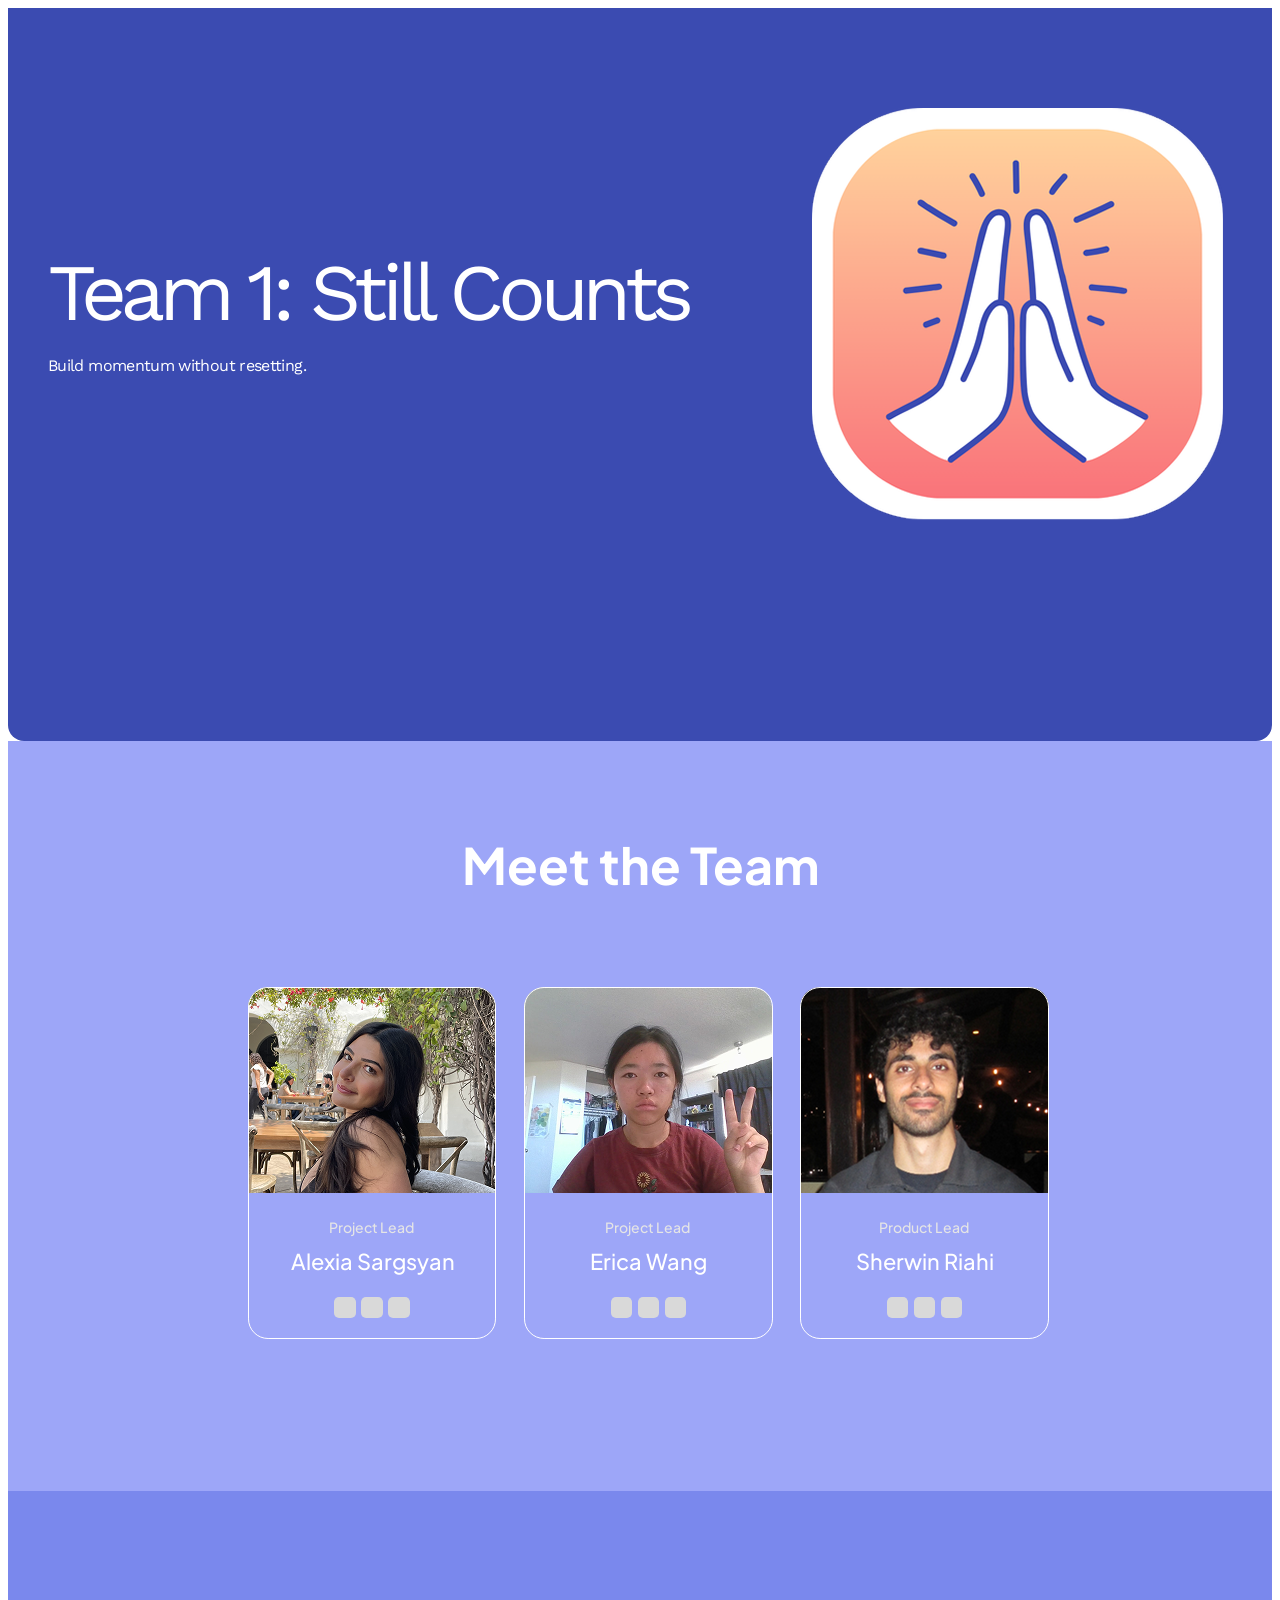
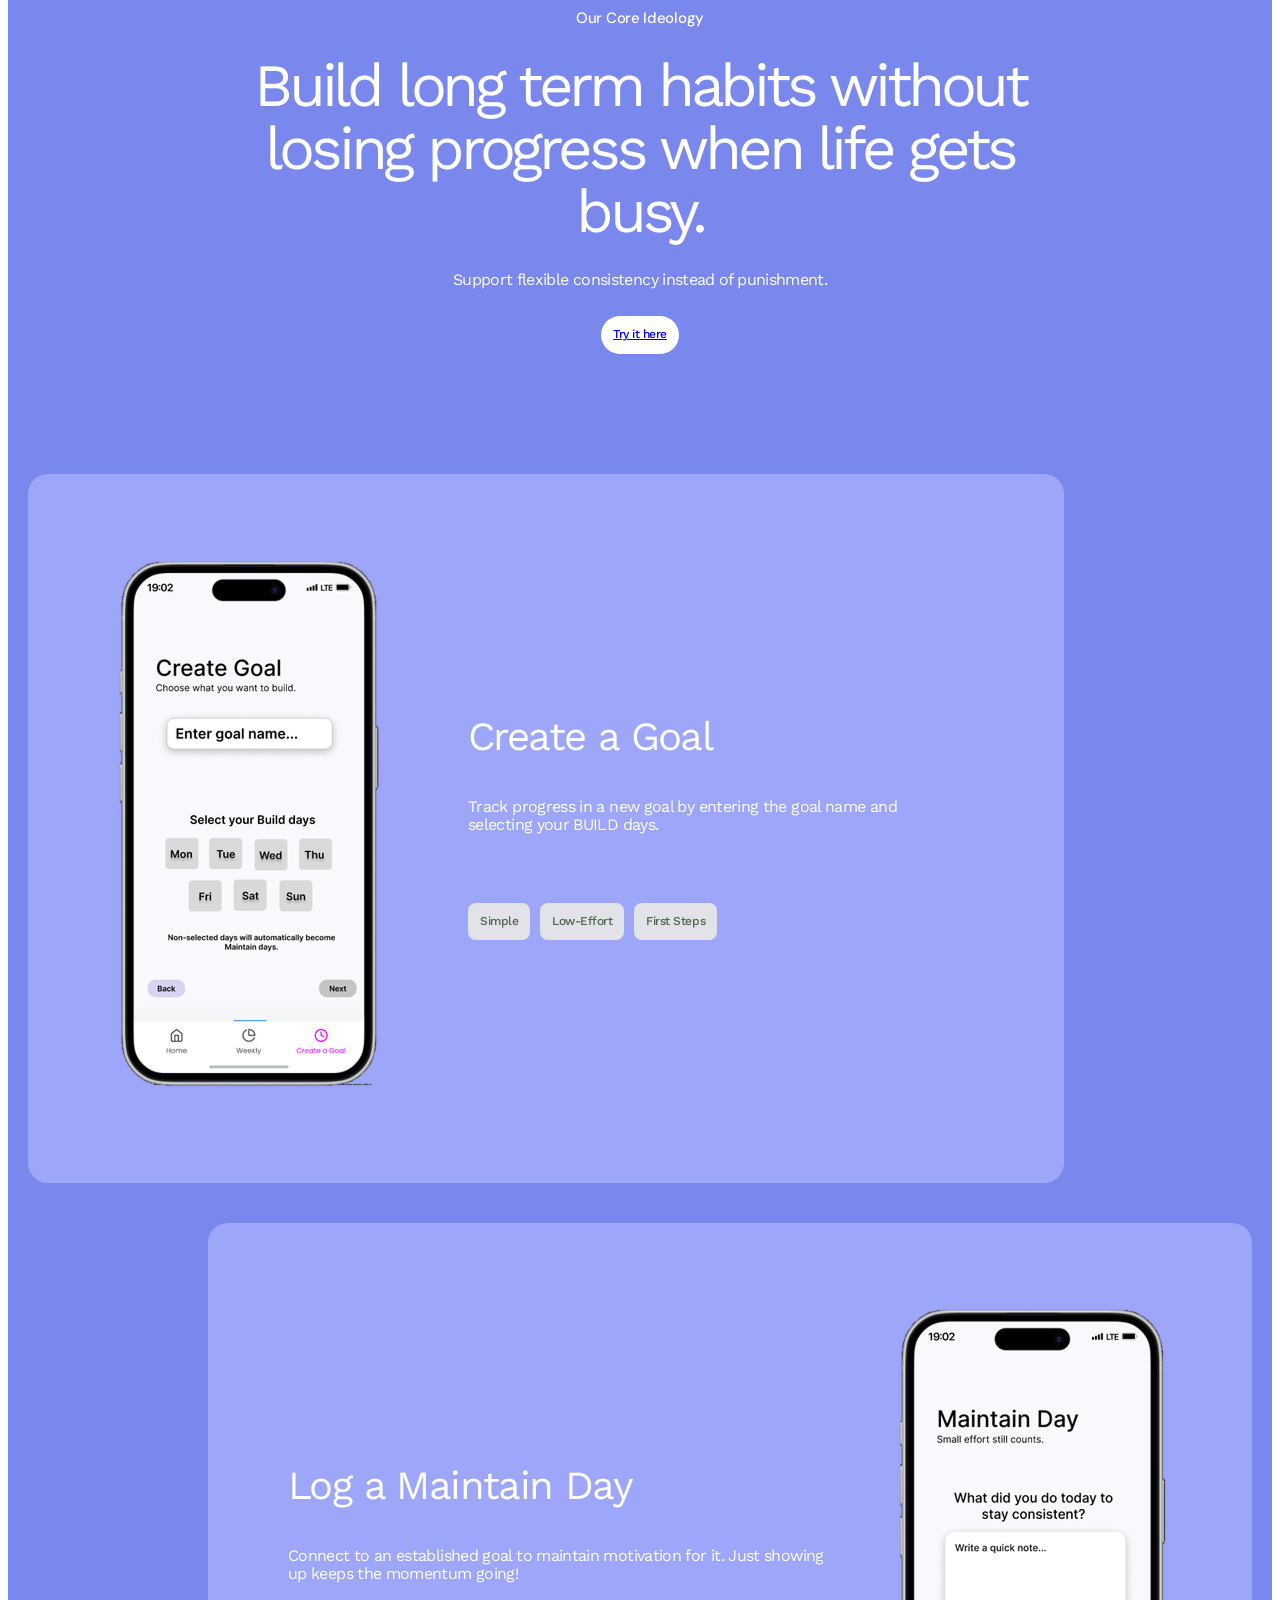
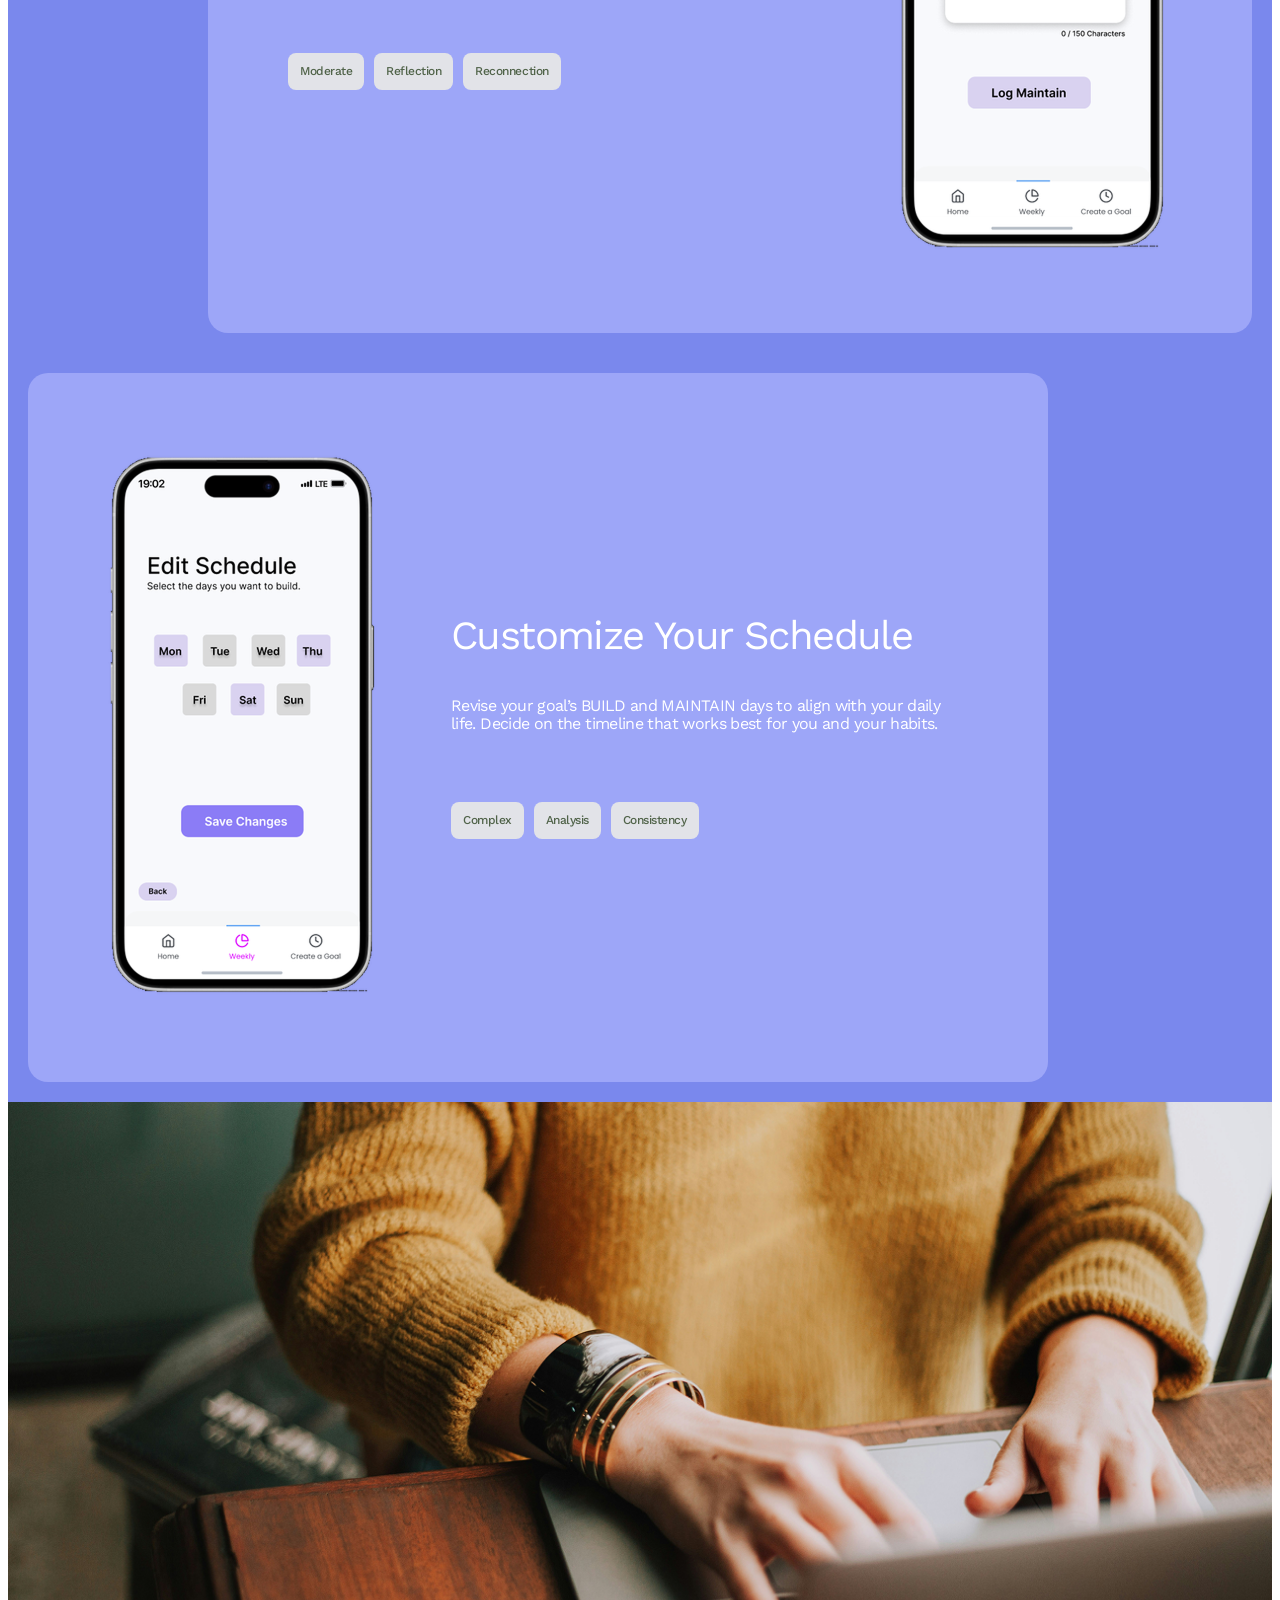
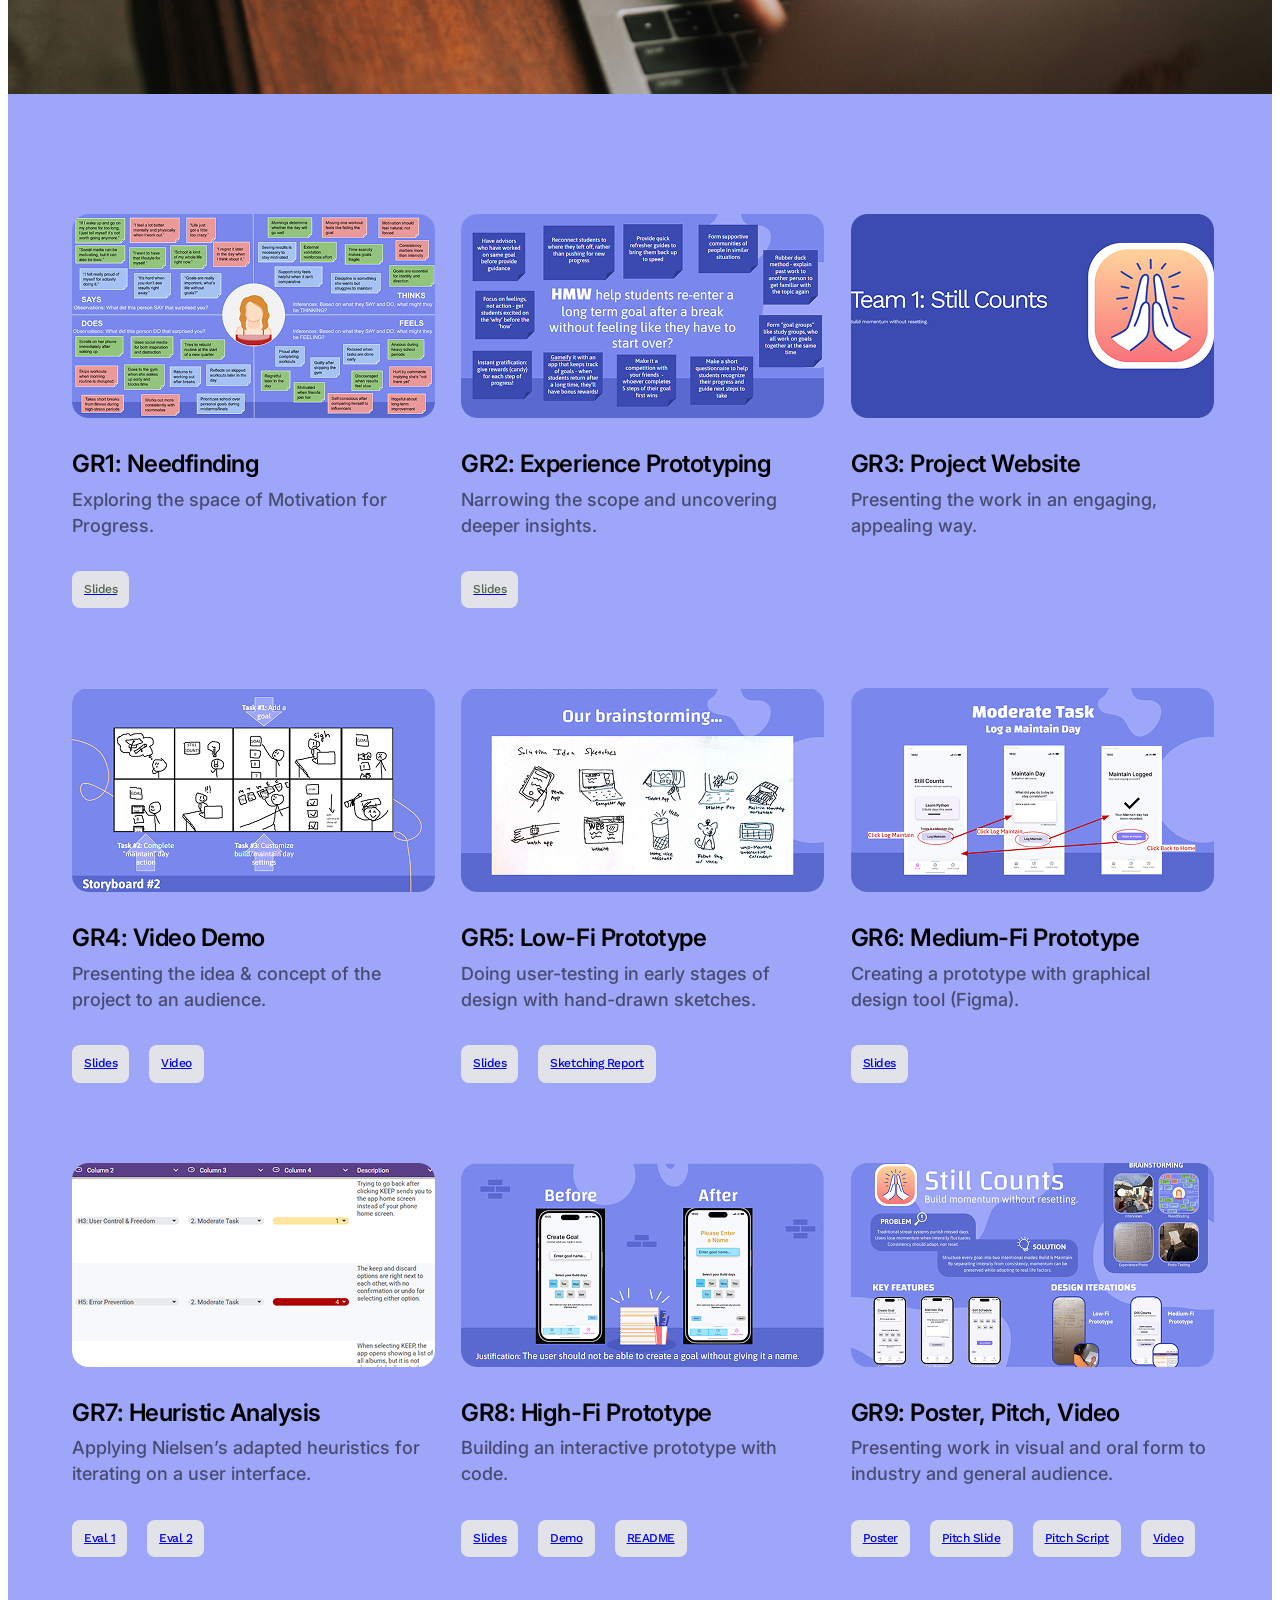
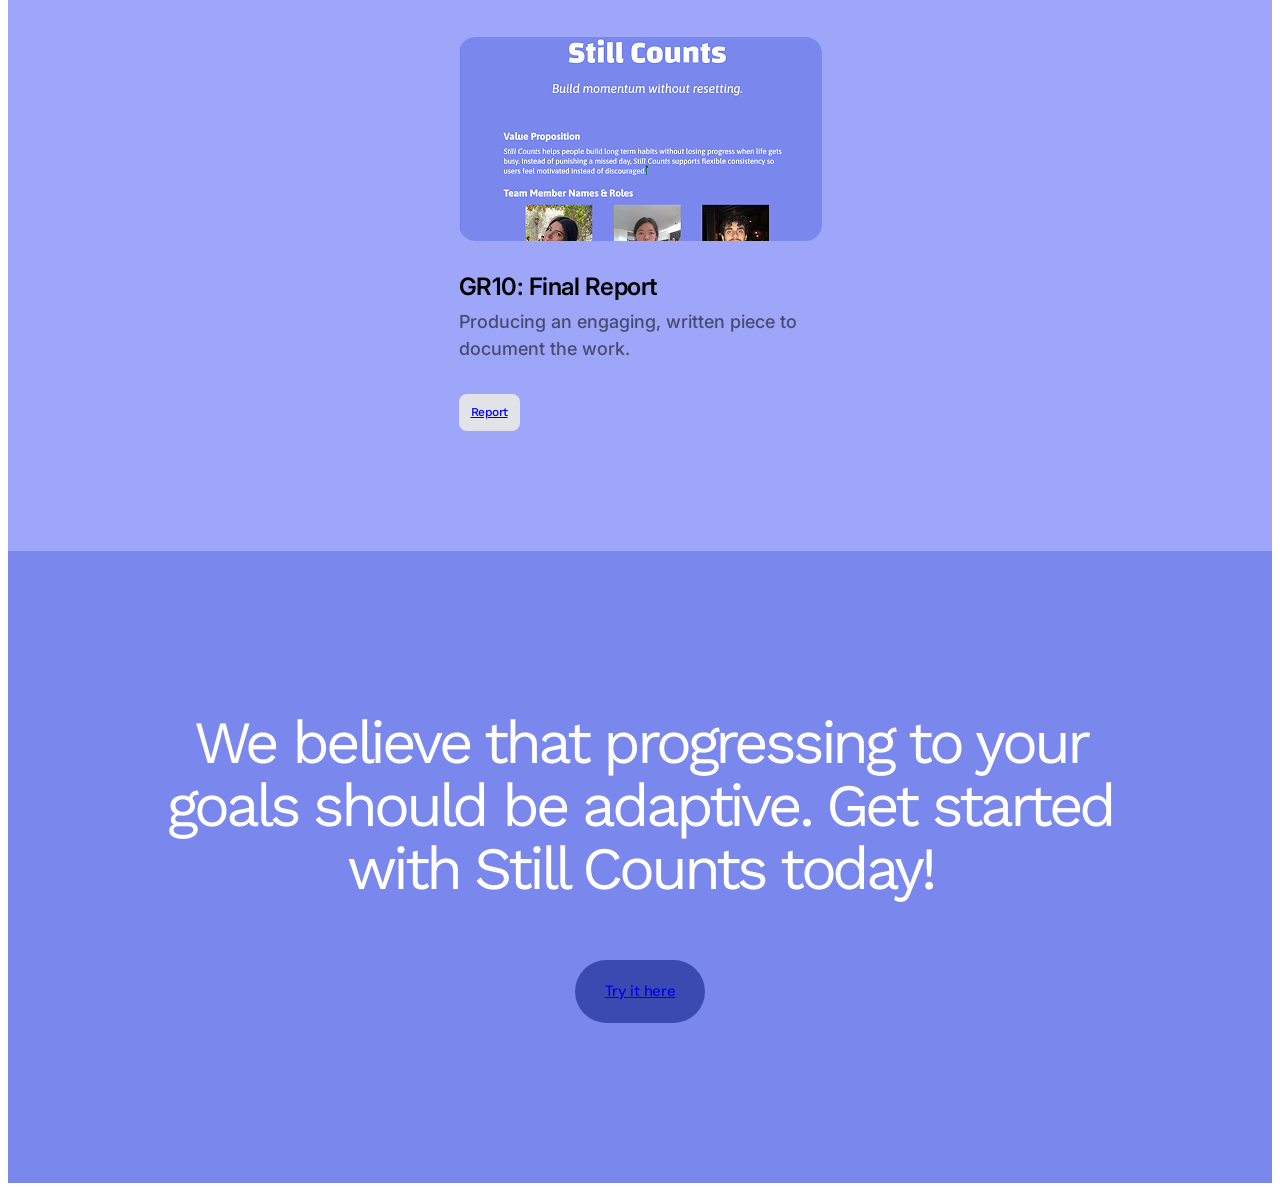
==== commit 35a0081e: "Link video pages to home" ====
--- a/index.html
+++ b/index.html
@@ -82,7 +82,9 @@
           					<div class="build-long-term">Build long term habits without losing progress when life gets busy.</div>
           					<div class="support-flexible-consistency">Support flexible consistency instead of punishment.</div>
           					<div class="button-on-light" id="buttonOnLight">
+							<a href="https://www.figma.com/proto/tbAJIBMdfIlwwW0VugxDvZ/Team-1-Prototype?node-id=16-697&p=f&t=aINcDDUmhDeLYGo0-0&scaling=scale-down&content-scaling=fixed&page-id=0%3A1&starting-point-node-id=16%3A697" target="_blank">
             						<div class="connect-with-our">Try it here</div>
+							</a>
           					</div>
         				</div>
       			</div>
@@ -166,9 +168,11 @@
           					<div class="gr1-needfinding">GR1: Needfinding</div>
           					<div class="exploring-the-space">Exploring the space of Motivation for Progress.</div>
         				</div>
+					<a href="https://docs.google.com/presentation/d/131hSoNGcmcq98l3tlYfiKCn8GhUdovB-9-Zp1Bc0hOI/edit?usp=drive_link" target="_blank">
         				<div class="labels13" id="labelsContainer">
           					<div class="connect-with-our">Slides</div>
         				</div>
+					</a>
       			</div>
       			<div class="card-1">
         				<img src="images/image 6.png" class="image-5-icon" alt="">
@@ -177,9 +181,11 @@
           					<div class="gr1-needfinding">GR2: Experience Prototyping</div>
           					<div class="exploring-the-space">Narrowing the scope and uncovering deeper insights.</div>
         				</div>
+					<a href="https://docs.google.com/presentation/d/1zHQQqLlEswiguAmVfljhca8MHZJNWpRWkjh2IRyS1oE/edit?usp=drive_link" target="_blank">
         				<div class="labels13" id="labelsContainer">
           					<div class="connect-with-our">Slides</div>
         				</div>
+					</a>
       			</div>
       			<div class="card-1">
         				<img src="images/image 7.png" class="image-5-icon" alt="">
@@ -197,12 +203,16 @@
           					<div class="exploring-the-space">Presenting the idea & concept of the project to an audience.</div>
         				</div>
         				<div class="labels-parent">
+						<a href="https://docs.google.com/presentation/d/1z28-oSYIsY1gpoLaiSvSWj7I7bnX7-UWqtqKav4TRIY/edit?usp=drive_link" target="_blank">
           					<div class="labels15" id="labelsContainer">
             						<div class="connect-with-our">Slides</div>
           					</div>
+						</a>
+						<a href="video1.html">
           					<div class="labels2">
             						<div class="connect-with-our">Video</div>
           					</div>
+						</a>
         				</div>
       			</div>
       			<div class="card-1">
@@ -213,12 +223,16 @@
           					<div class="exploring-the-space">Doing user-testing in early stages of design with hand-drawn sketches.</div>
         				</div>
         				<div class="labels-parent">
+						<a href="https://docs.google.com/presentation/d/1HL-iBmhaAMSBE9NvJ6kioU2_1P-5u7bNbo2m6TXYR94/edit?usp=drive_link" target="_blank">
           					<div class="labels15" id="labelsContainer">
             						<div class="connect-with-our">Slides</div>
           					</div>
+						</a>
+						<a href="https://docs.google.com/document/d/1QrJ2M4i0gm4GRccRLBGxqGDFko6Ef5-EL4_YgI6lIw4/edit?usp=drive_link" target="_blank">
           					<div class="labels15" id="labelsContainer1">
             						<div class="connect-with-our">Sketching Report</div>
           					</div>
+						</a>
         				</div>
       			</div>
       			<div class="card-1">
@@ -230,7 +244,9 @@
         				</div>
         				<div class="labels-wrapper">
           					<div class="labels15" id="labelsContainer">
+							<a href="https://docs.google.com/presentation/d/1GdjxQhDT6mw4gbagRjXhqykMsgTp2dMslIthTUFVdfQ/edit?usp=drive_link" target="_blank">
             						<div class="connect-with-our">Slides</div>
+							</a>
           					</div>
         				</div>
       			</div>
@@ -243,10 +259,14 @@
         				</div>
         				<div class="labels-parent">
           					<div class="labels15" id="labelsContainer">
+							<a href="https://docs.google.com/spreadsheets/d/1RG0LQ5RY2IOVobMMliRbXi_r9yDvKsUtFRsjvUOs60s/edit?usp=drive_link" target="_blank">
             						<div class="connect-with-our">Eval 1</div>
+							</a>
           					</div>
           					<div class="labels15" id="labelsContainer1">
+							<a href="https://docs.google.com/spreadsheets/d/11gDQlor_N3HcrTUw4YGlpaffdJx3PhwLXKRMl8zdHGE/edit?usp=drive_link" target="_blank">
             						<div class="connect-with-our">Eval 2</div>
+							</a>
           					</div>
         				</div>
       			</div>
@@ -259,13 +279,19 @@
         				</div>
         				<div class="labels-parent">
           					<div class="labels15" id="labelsContainer">
+							<a href="https://docs.google.com/presentation/d/18e2rHVEbxUJuzyYhM4nNz6f8tzeeR9-YjLjww5ExF74/edit?usp=drive_link" target="_blank">
             						<div class="connect-with-our">Slides</div>
+							</a>
           					</div>
           					<div class="labels15" id="labelsContainer1">
+							<a href="https://www.figma.com/proto/tbAJIBMdfIlwwW0VugxDvZ/Team-1-Prototype?node-id=16-697&p=f&t=aINcDDUmhDeLYGo0-0&scaling=scale-down&content-scaling=fixed&page-id=0%3A1&starting-point-node-id=16%3A697" target="_blank">
             						<div class="connect-with-our">Demo</div>
+							</a>
           					</div>
           					<div class="labels15" id="labelsContainer2">
+							<a href="https://docs.google.com/document/d/1-7VTvDy35LKdsVLMt8pL5osN9_9dXKL0-JGMQTN56q4/edit?usp=drive_link" target="_blank">
             						<div class="connect-with-our">README</div>
+							</a>
           					</div>
         				</div>
       			</div>
@@ -278,16 +304,24 @@
         				</div>
         				<div class="labels-parent">
           					<div class="labels15" id="labelsContainer">
+							<a href="https://drive.google.com/file/d/1eKiTKpnqyWIX68wDXTuYRACa_7qMoF_y/view?usp=drive_link" target="_blank">
             						<div class="connect-with-our">Poster</div>
+							</a>
           					</div>
           					<div class="labels15" id="labelsContainer1">
+							<a href="https://docs.google.com/presentation/d/1Ge6G5yEsYY3wOZTrQlg59Eyihnuc1VUfwt8pDzqStls/edit?usp=drive_link" target="_blank">
             						<div class="connect-with-our">Pitch Slide</div>
+							</a>
           					</div>
           					<div class="labels15" id="labelsContainer2">
+							<a href="https://drive.google.com/file/d/1zssFq4V-edC98Uv8HBv31uu7j4D9c5Tx/view?usp=drive_link" target="_blank">
             						<div class="connect-with-our">Pitch Script</div>
+							</a>
           					</div>
           					<div class="labels2">
+							<a href="video2.html">
             						<div class="connect-with-our">Video</div>
+							</a>
           					</div>
         				</div>
       			</div>
@@ -300,7 +334,9 @@
         				</div>
         				<div class="labels-wrapper">
           					<div class="labels15" id="labelsContainer">
+							<a href="https://docs.google.com/document/d/1AQaugaro4I9oHWqQetpCkNfxZdLRB86ISJkdSPecElE/edit?usp=drive_link" target="_blank">
             						<div class="connect-with-our">Report</div>
+							</a>
           					</div>
         				</div>
       			</div>
@@ -309,7 +345,9 @@
       			<div class="content6">
         				<div class="we-believe-that">We believe that progressing to your goals should be adaptive. Get started with Still Counts today!</div>
         				<div class="large-button" id="largeButtonContainer">
+						<a href="https://www.figma.com/proto/tbAJIBMdfIlwwW0VugxDvZ/Team-1-Prototype?node-id=16-697&p=f&t=aINcDDUmhDeLYGo0-0&scaling=scale-down&content-scaling=fixed&page-id=0%3A1&starting-point-node-id=16%3A697" target="_blank">
           					<div class="connect-with-our2">Try it here</div>
+						</a>
         				</div>
       			</div>
     		</div>
@@ -318,123 +356,5 @@
   	
   	
   	
-  	<script>
-    		var buttonOnLight = document.getElementById("buttonOnLight");
-    		if(buttonOnLight) {
-      			buttonOnLight.addEventListener("click", function () {
-        				window.open("https://www.figma.com/proto/tbAJIBMdfIlwwW0VugxDvZ/Team-1-Prototype?node-id=16-697&p=f&t=aINcDDUmhDeLYGo0-0&scaling=scale-down&content-scaling=fixed&page-id=0%3A1&starting-point-node-id=16%3A697");
-      			});
-    		}
-    		
-    		var labelsContainer = document.getElementById("labelsContainer");
-    		if(labelsContainer) {
-      			labelsContainer.addEventListener("click", function () {
-        				window.open("https://docs.google.com/presentation/d/131hSoNGcmcq98l3tlYfiKCn8GhUdovB-9-Zp1Bc0hOI/edit?usp=drive_link");
-      			});
-    		}
-    		
-    		var labelsContainer = document.getElementById("labelsContainer");
-    		if(labelsContainer) {
-      			labelsContainer.addEventListener("click", function () {
-        				window.open("https://docs.google.com/presentation/d/1zHQQqLlEswiguAmVfljhca8MHZJNWpRWkjh2IRyS1oE/edit?usp=drive_link");
-      			});
-    		}
-    		
-    		var labelsContainer = document.getElementById("labelsContainer");
-    		if(labelsContainer) {
-      			labelsContainer.addEventListener("click", function () {
-        				window.open("https://docs.google.com/presentation/d/1z28-oSYIsY1gpoLaiSvSWj7I7bnX7-UWqtqKav4TRIY/edit?usp=drive_link");
-      			});
-    		}
-    		
-    		var labelsContainer = document.getElementById("labelsContainer");
-    		if(labelsContainer) {
-      			labelsContainer.addEventListener("click", function () {
-        				window.open("https://docs.google.com/presentation/d/1HL-iBmhaAMSBE9NvJ6kioU2_1P-5u7bNbo2m6TXYR94/edit?usp=drive_link");
-      			});
-    		}
-    		
-    		var labelsContainer1 = document.getElementById("labelsContainer1");
-    		if(labelsContainer1) {
-      			labelsContainer1.addEventListener("click", function () {
-        				window.open("https://docs.google.com/document/d/1QrJ2M4i0gm4GRccRLBGxqGDFko6Ef5-EL4_YgI6lIw4/edit?usp=drive_link");
-      			});
-    		}
-    		
-    		var labelsContainer = document.getElementById("labelsContainer");
-    		if(labelsContainer) {
-      			labelsContainer.addEventListener("click", function () {
-        				window.open("https://docs.google.com/presentation/d/1GdjxQhDT6mw4gbagRjXhqykMsgTp2dMslIthTUFVdfQ/edit?usp=drive_link");
-      			});
-    		}
-    		
-    		var labelsContainer = document.getElementById("labelsContainer");
-    		if(labelsContainer) {
-      			labelsContainer.addEventListener("click", function () {
-        				window.open("https://docs.google.com/spreadsheets/d/1RG0LQ5RY2IOVobMMliRbXi_r9yDvKsUtFRsjvUOs60s/edit?usp=drive_link");
-      			});
-    		}
-    		
-    		var labelsContainer1 = document.getElementById("labelsContainer1");
-    		if(labelsContainer1) {
-      			labelsContainer1.addEventListener("click", function () {
-        				window.open("https://docs.google.com/spreadsheets/d/11gDQlor_N3HcrTUw4YGlpaffdJx3PhwLXKRMl8zdHGE/edit?usp=drive_link");
-      			});
-    		}
-    		
-    		var labelsContainer = document.getElementById("labelsContainer");
-    		if(labelsContainer) {
-      			labelsContainer.addEventListener("click", function () {
-        				window.open("https://docs.google.com/presentation/d/18e2rHVEbxUJuzyYhM4nNz6f8tzeeR9-YjLjww5ExF74/edit?usp=drive_link");
-      			});
-    		}
-    		
-    		var labelsContainer1 = document.getElementById("labelsContainer1");
-    		if(labelsContainer1) {
-      			labelsContainer1.addEventListener("click", function () {
-        				window.open("https://www.figma.com/proto/tbAJIBMdfIlwwW0VugxDvZ/Team-1-Prototype?node-id=16-697&p=f&t=aINcDDUmhDeLYGo0-0&scaling=scale-down&content-scaling=fixed&page-id=0%3A1&starting-point-node-id=16%3A697");
-      			});
-    		}
-    		
-    		var labelsContainer2 = document.getElementById("labelsContainer2");
-    		if(labelsContainer2) {
-      			labelsContainer2.addEventListener("click", function () {
-        				window.open("https://docs.google.com/document/d/1-7VTvDy35LKdsVLMt8pL5osN9_9dXKL0-JGMQTN56q4/edit?usp=drive_link");
-      			});
-    		}
-    		
-    		var labelsContainer = document.getElementById("labelsContainer");
-    		if(labelsContainer) {
-      			labelsContainer.addEventListener("click", function () {
-        				window.open("https://drive.google.com/file/d/1eKiTKpnqyWIX68wDXTuYRACa_7qMoF_y/view?usp=drive_link");
-      			});
-    		}
-    		
-    		var labelsContainer1 = document.getElementById("labelsContainer1");
-    		if(labelsContainer1) {
-      			labelsContainer1.addEventListener("click", function () {
-        				window.open("https://docs.google.com/presentation/d/1Ge6G5yEsYY3wOZTrQlg59Eyihnuc1VUfwt8pDzqStls/edit?usp=drive_link");
-      			});
-    		}
-    		
-    		var labelsContainer2 = document.getElementById("labelsContainer2");
-    		if(labelsContainer2) {
-      			labelsContainer2.addEventListener("click", function () {
-        				window.open("https://drive.google.com/file/d/1zssFq4V-edC98Uv8HBv31uu7j4D9c5Tx/view?usp=drive_link");
-      			});
-    		}
-    		
-    		var labelsContainer = document.getElementById("labelsContainer");
-    		if(labelsContainer) {
-      			labelsContainer.addEventListener("click", function () {
-        				window.open("https://docs.google.com/document/d/1AQaugaro4I9oHWqQetpCkNfxZdLRB86ISJkdSPecElE/edit?usp=drive_link");
-      			});
-    		}
-    		
-    		var largeButtonContainer = document.getElementById("largeButtonContainer");
-    		if(largeButtonContainer) {
-      			largeButtonContainer.addEventListener("click", function () {
-        				window.open("https://www.figma.com/proto/tbAJIBMdfIlwwW0VugxDvZ/Team-1-Prototype?node-id=16-697&p=f&t=aINcDDUmhDeLYGo0-0&scaling=scale-down&content-scaling=fixed&page-id=0%3A1&starting-point-node-id=16%3A697");
-      			});
-    		}</script></body>
+  	</body>
 </html>
